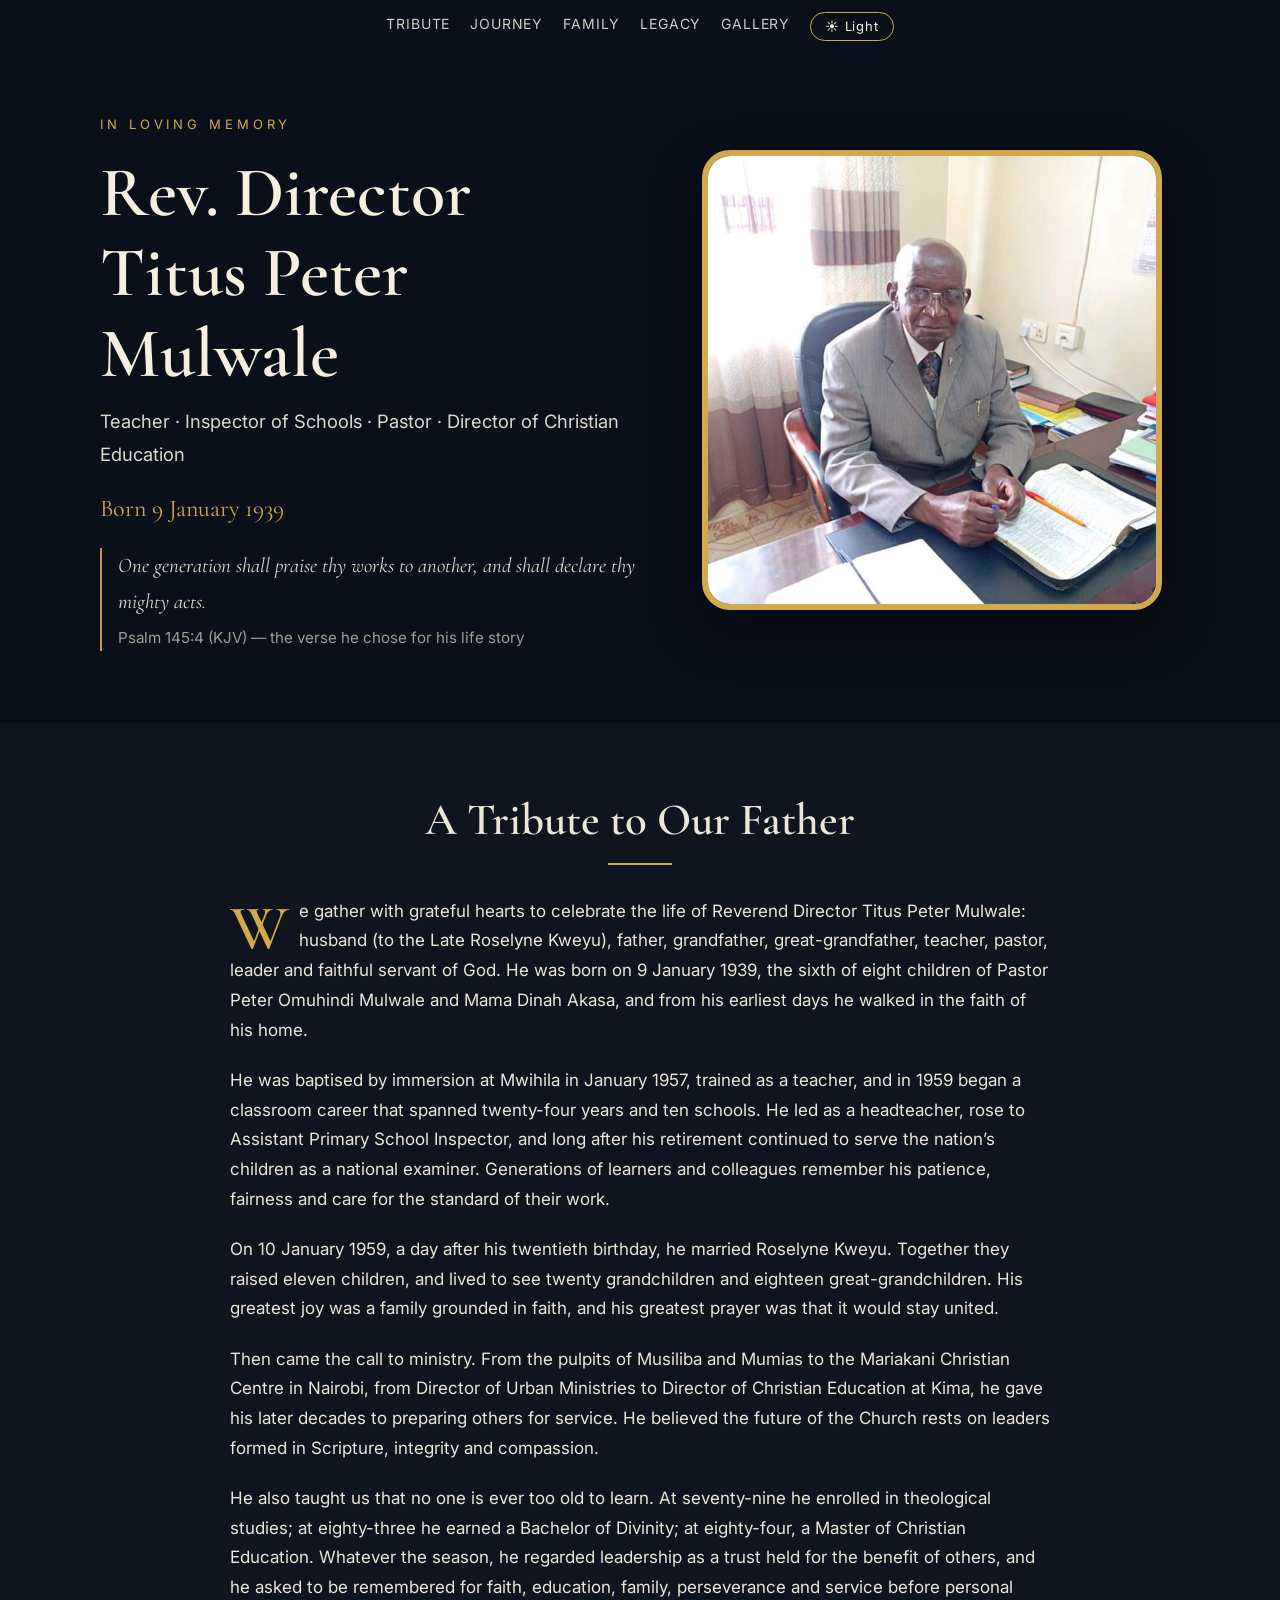
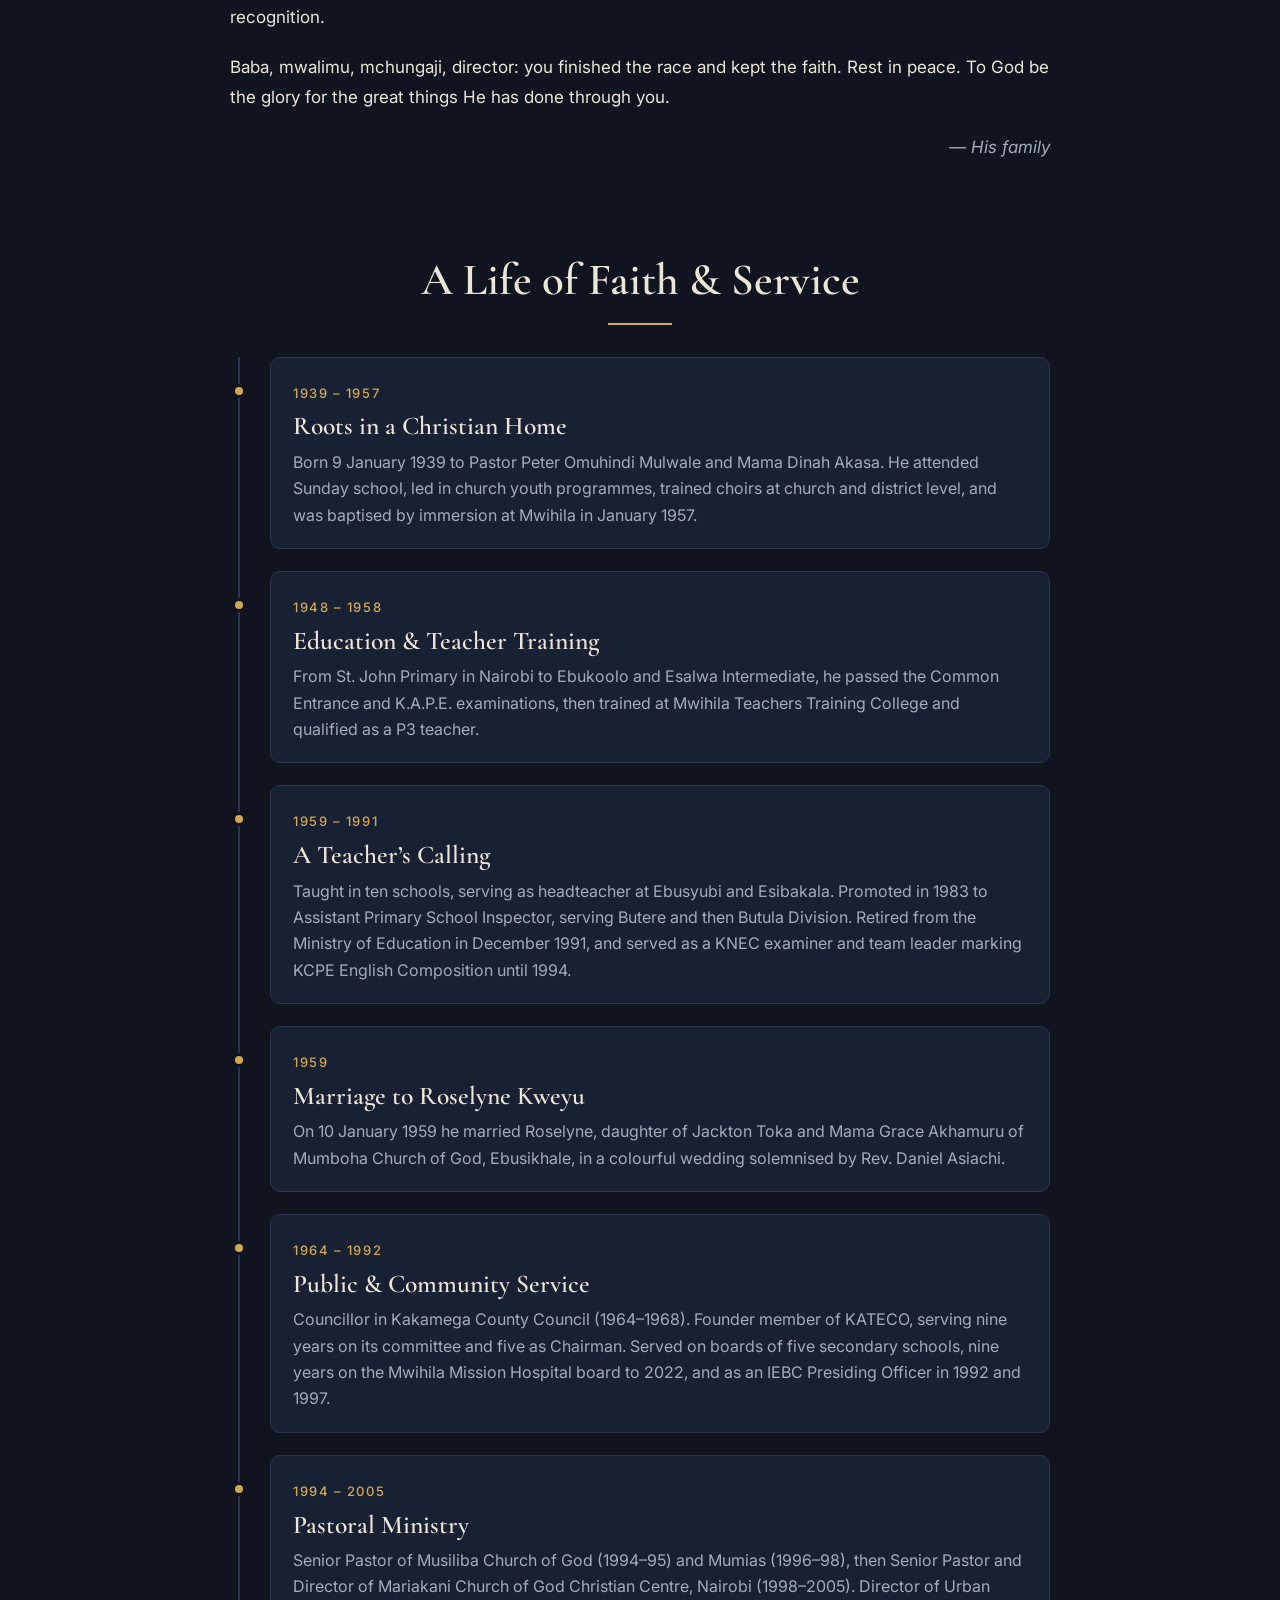
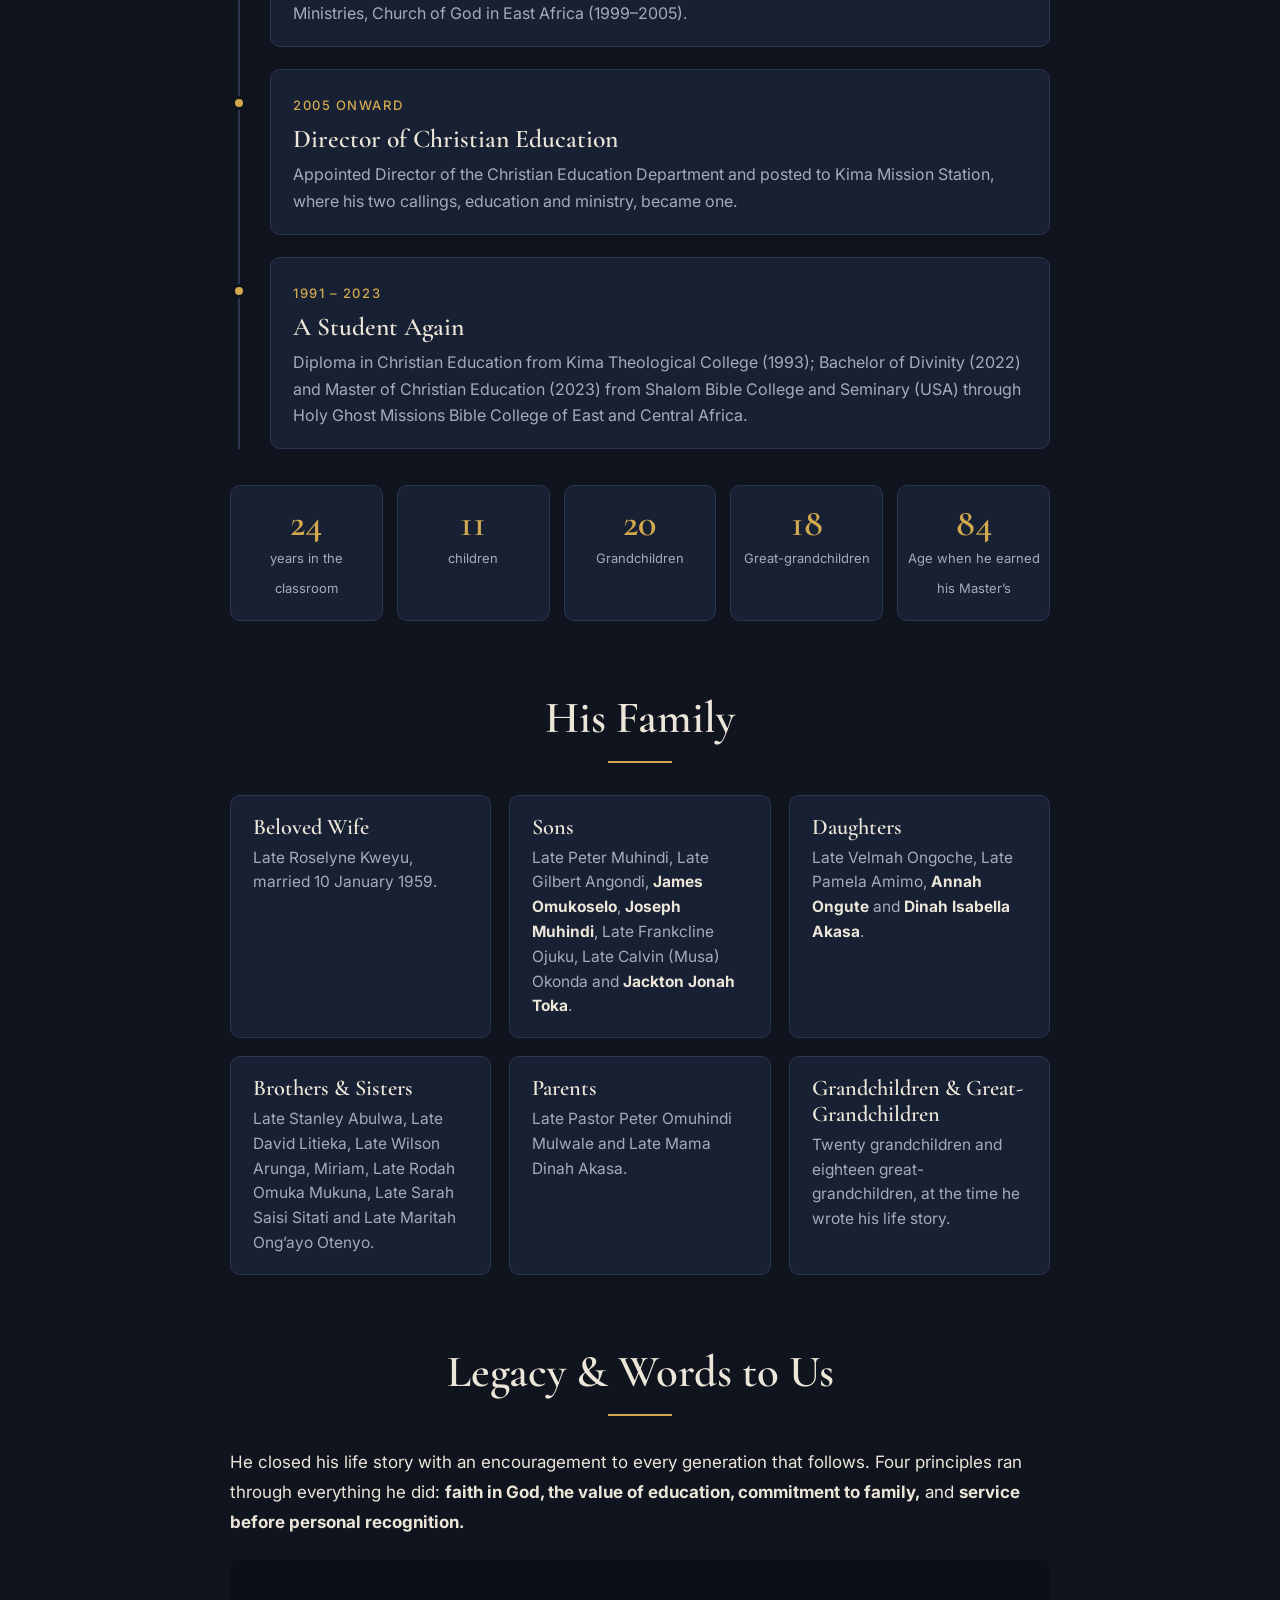
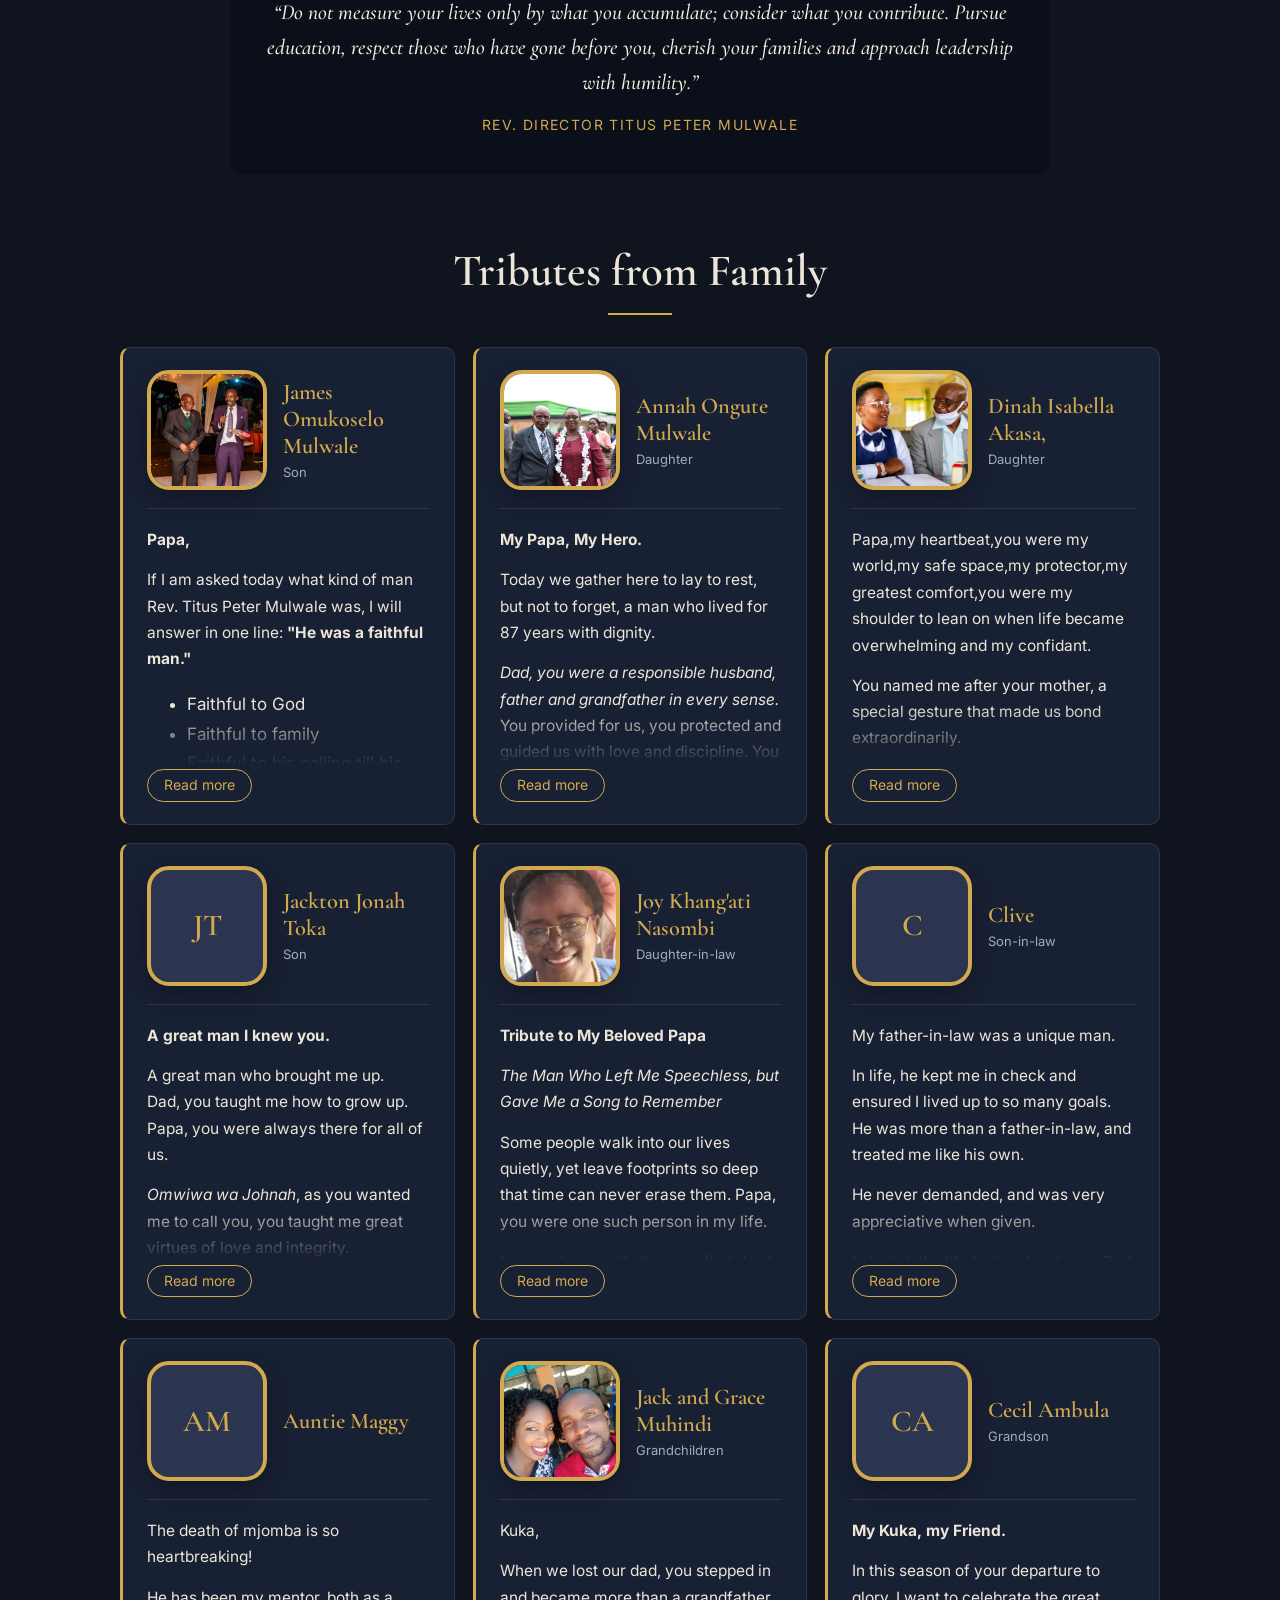
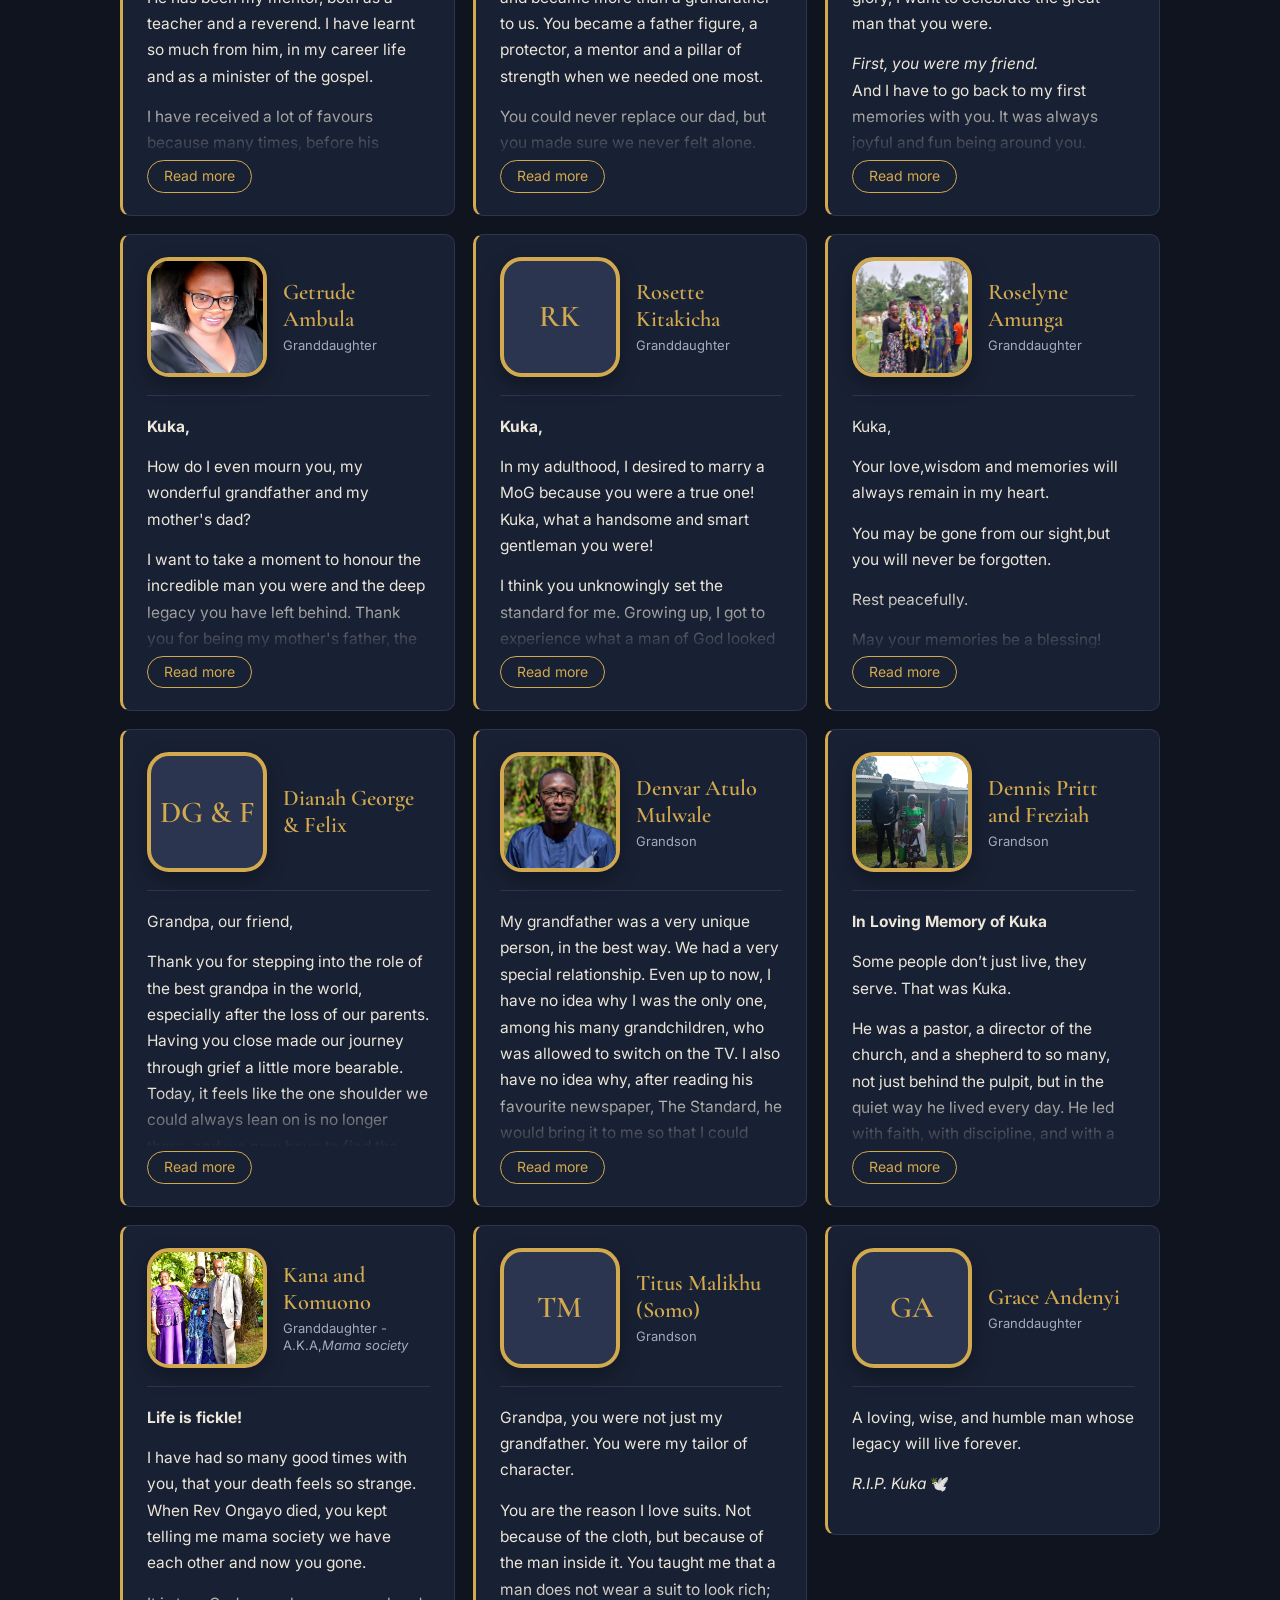
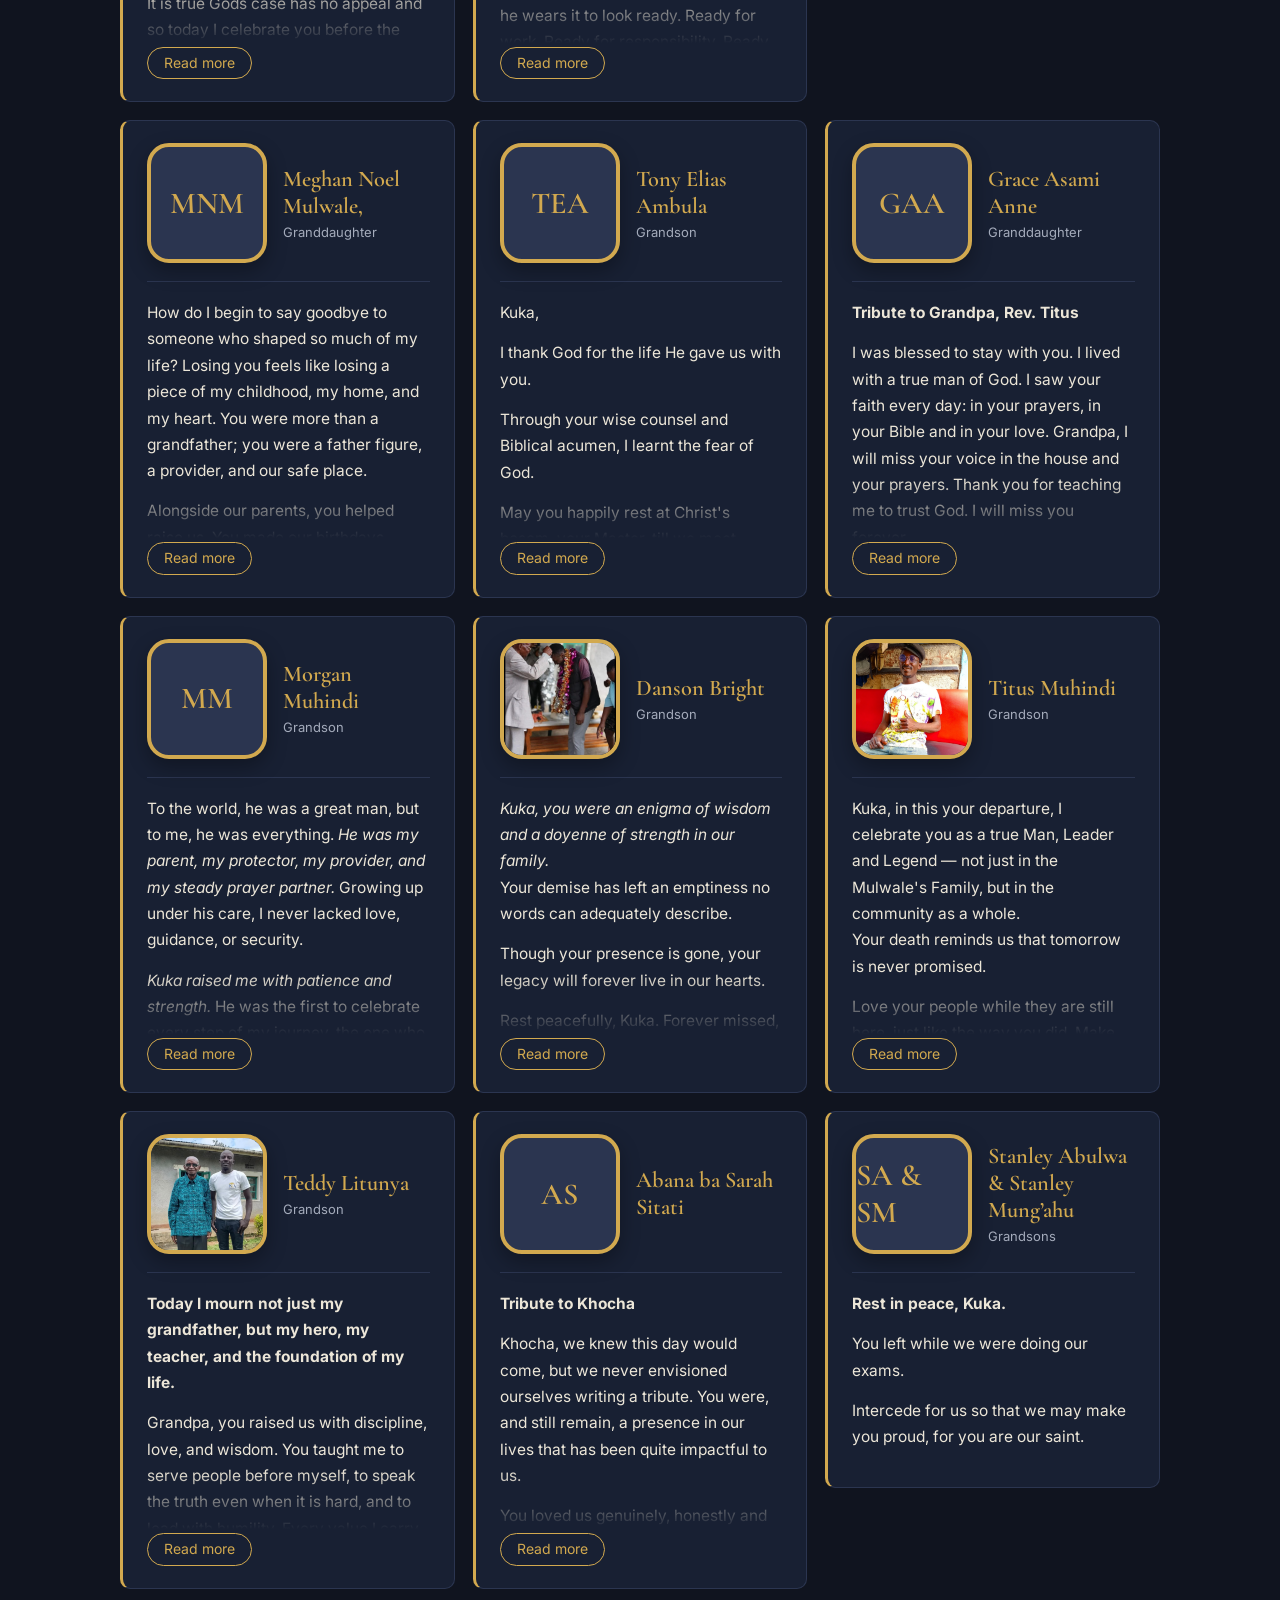
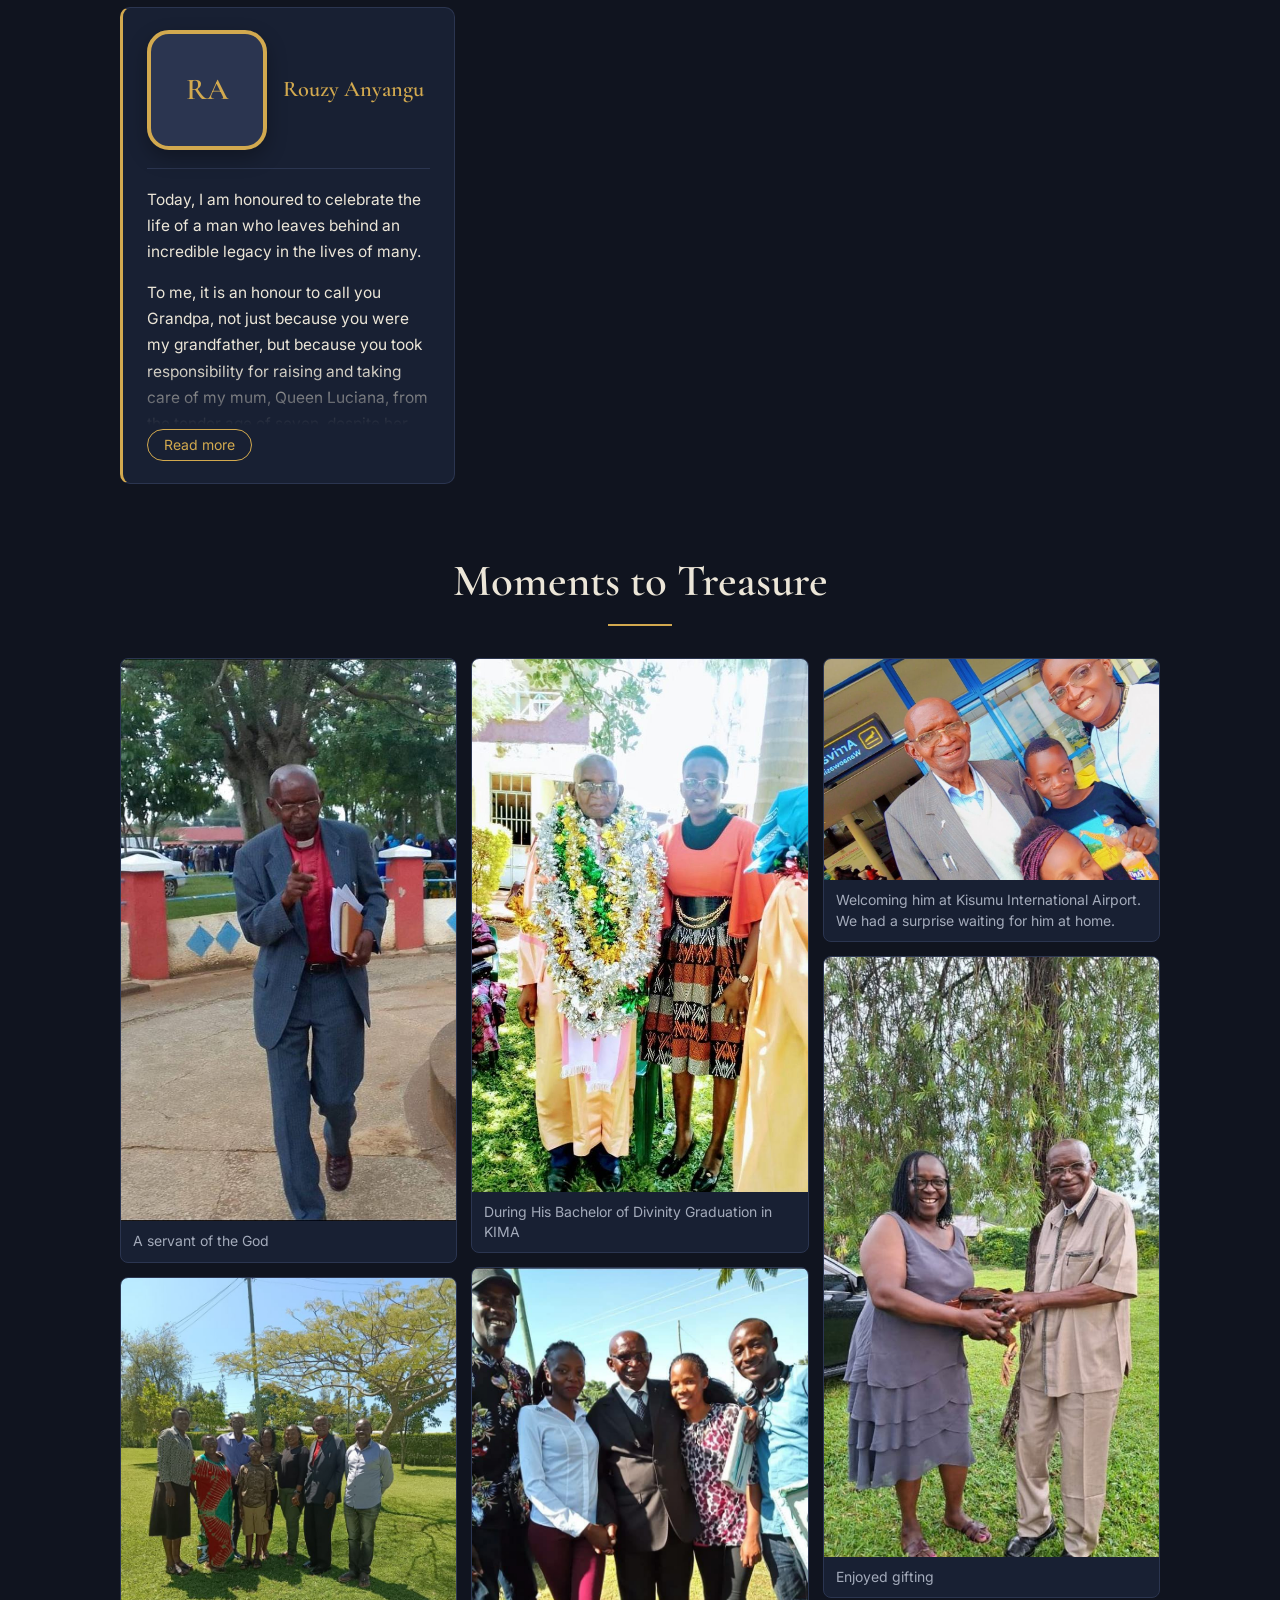
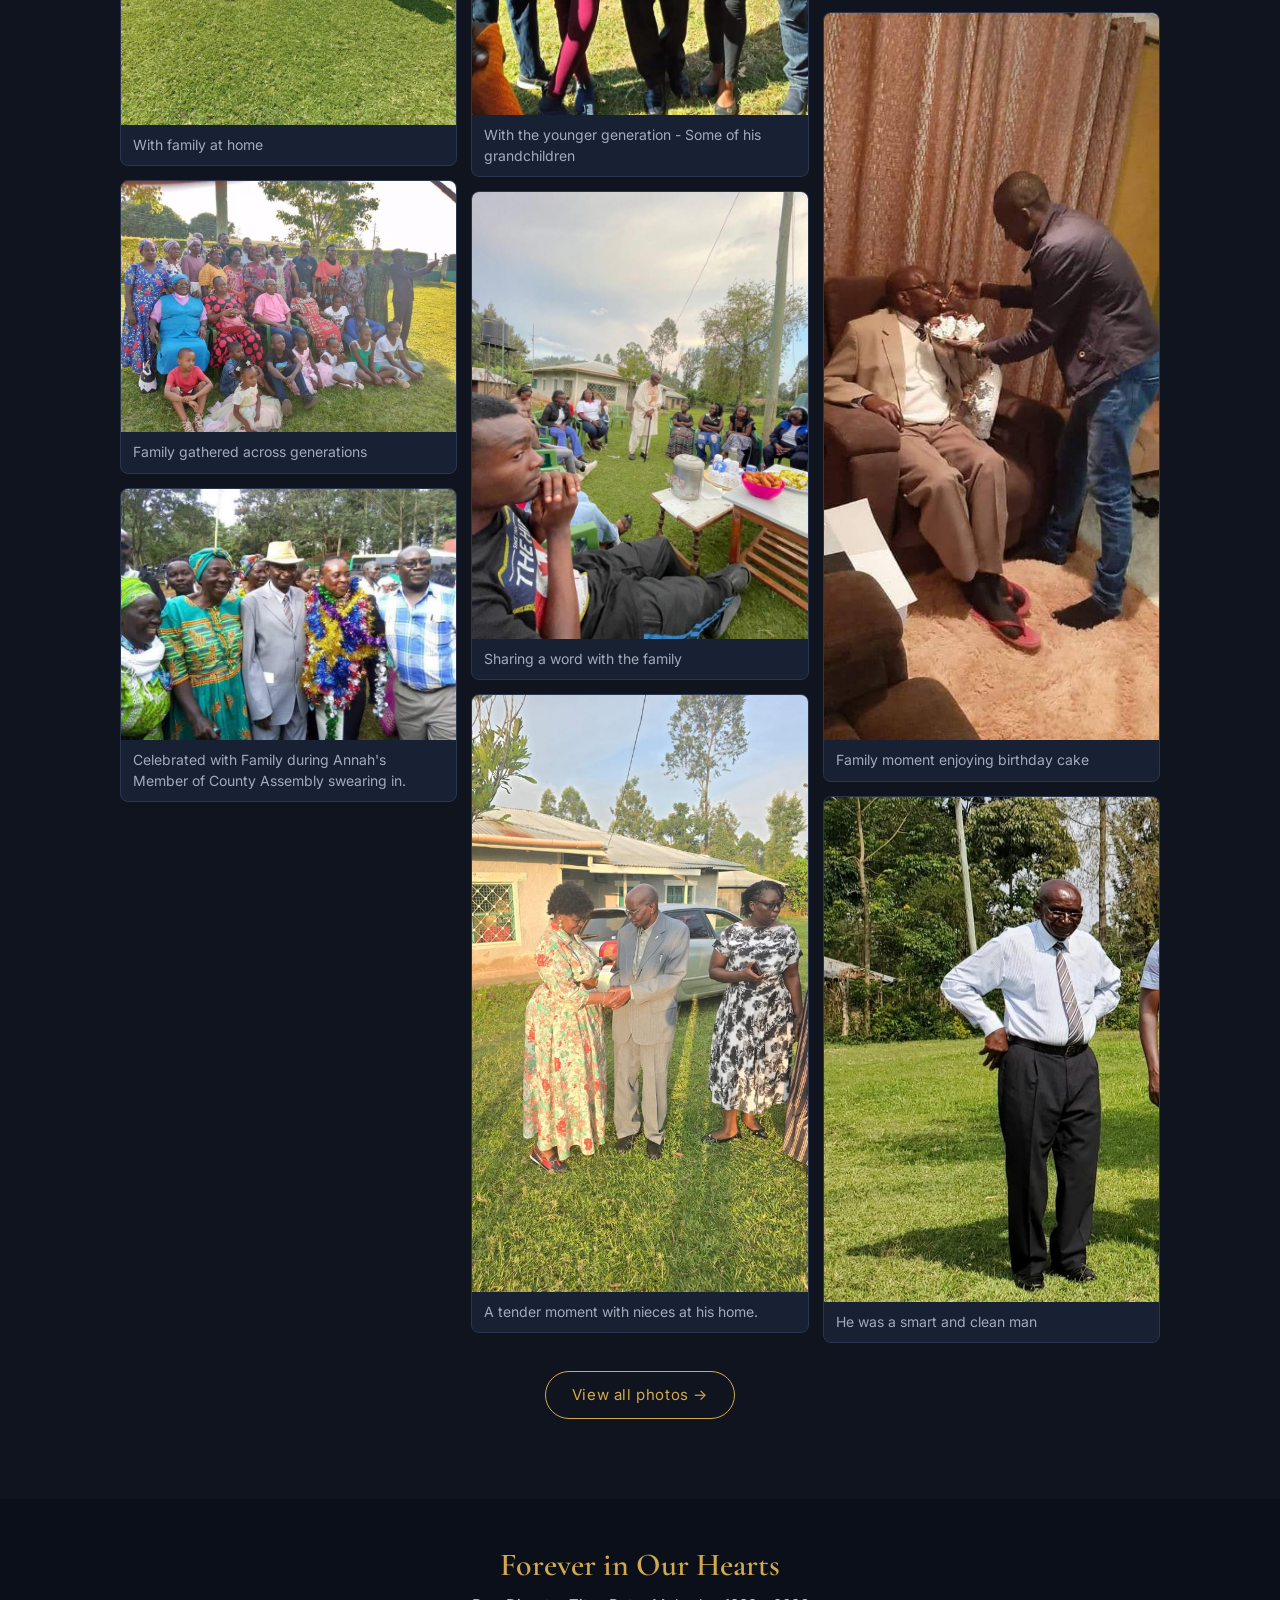
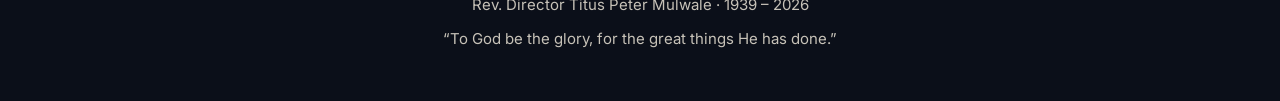
==== index.html @ c23d86fd "Add files via upload" ====
<!DOCTYPE html>
<html lang="en">
<head>
<meta name="robots" content="noindex, nofollow">
<meta charset="utf-8">
<meta name="viewport" content="width=device-width, initial-scale=1, viewport-fit=cover">
<title>In Loving Memory of Rev. Director Titus Peter Mulwale</title>
<link rel="stylesheet" href="https://fonts.googleapis.com/css2?family=Cormorant+Garamond:ital,wght@0,500;0,600;1,500&family=Inter:wght@400;500&display=swap">
<link rel="icon" type="image/png" sizes="64x64" href="images/favicon.png">
<link rel="apple-touch-icon" href="images/apple-touch-icon.png">
<script>try{document.documentElement.setAttribute("data-theme",localStorage.getItem("theme")||"dark")}catch(e){document.documentElement.setAttribute("data-theme","dark")}</script>
<link rel="stylesheet" href="css/style.css">
</head>
<body>
<nav><a href="#tribute">Tribute</a><a href="#journey">Journey</a><a href="#family">Family</a><a href="#legacy">Legacy</a><a href="#gallery">Gallery</a><button id="tt" class="tt" type="button" aria-label="Switch between dark and light background"></button></nav>

<header class="hero"><div class="in">
 <div>
  <small>In Loving Memory</small>
  <h1>Rev. Director<br>Titus Peter Mulwale</h1>
  <div class="role">Teacher · Inspector of Schools · Pastor · Director of Christian Education</div>
  <div class="dates" id="dates">Born 9 January 1939</div>
  <q>One generation shall praise thy works to another, and shall declare thy mighty acts.<span>Psalm 145:4 (KJV) — the verse he chose for his life story</span></q>
 </div>
 <div class="frame hero-pics">
  <img src="images/portrait.jpg" alt="Portrait of Rev. Director Titus Peter Mulwale smiling in a blue shirt and striped tie">
  <img src="images/At His Office in KIMA.jpeg" alt="Rev. Mulwale in his KIMA Office">
  <img src="images/titus-p-m-in-church-outfit.jpeg" alt="Rev. Mulwale standing in his church outfit">
  <img src="images/kuka-smiling-with-folded-fingers.jpeg" alt="Kuka smilling with interlocked fingers">
  <img src="images/kuka-in-his element-smart-in-his-home.jpeg" alt="Kuka smart as usual">
</div>
</div></header>

<section id="tribute"><h2>A Tribute to Our Father</h2>
<div class="eul">
<p>We gather with grateful hearts to celebrate the life of Reverend Director Titus Peter Mulwale: husband (to the Late Roselyne Kweyu), father, grandfather, great-grandfather, teacher, pastor, leader and faithful servant of God. He was born on 9 January 1939, the sixth of eight children of Pastor Peter Omuhindi Mulwale and Mama Dinah Akasa, and from his earliest days he walked in the faith of his home.</p>
<p>He was baptised by immersion at Mwihila in January 1957, trained as a teacher, and in 1959 began a classroom career that spanned twenty-four years and ten schools. He led as a headteacher, rose to Assistant Primary School Inspector, and long after his retirement continued to serve the nation’s children as a national examiner. Generations of learners and colleagues remember his patience, fairness and care for the standard of their work.</p>
<p>On 10 January 1959, a day after his twentieth birthday, he married Roselyne Kweyu. Together they raised eleven children, and lived to see twenty grandchildren and eighteen great-grandchildren. His greatest joy was a family grounded in faith, and his greatest prayer was that it would stay united.</p>
<p>Then came the call to ministry. From the pulpits of Musiliba and Mumias to the Mariakani Christian Centre in Nairobi, from Director of Urban Ministries to Director of Christian Education at Kima, he gave his later decades to preparing others for service. He believed the future of the Church rests on leaders formed in Scripture, integrity and compassion.</p>
<p>He also taught us that no one is ever too old to learn. At seventy-nine he enrolled in theological studies; at eighty-three he earned a Bachelor of Divinity; at eighty-four, a Master of Christian Education. Whatever the season, he regarded leadership as a trust held for the benefit of others, and he asked to be remembered for faith, education, family, perseverance and service before personal recognition.</p>
<p>Baba, mwalimu, mchungaji, director: you finished the race and kept the faith. Rest in peace. To God be the glory for the great things He has done through you.</p>
<p class="sig">— His family</p>
</div></section>

<section id="journey"><h2>A Life of Faith &amp; Service</h2>
<div class="tl">
<article><time>1939 – 1957</time><h3>Roots in a Christian Home</h3><p>Born 9 January 1939 to Pastor Peter Omuhindi Mulwale and Mama Dinah Akasa. He attended Sunday school, led in church youth programmes, trained choirs at church and district level, and was baptised by immersion at Mwihila in January 1957.</p></article>
<article><time>1948 – 1958</time><h3>Education &amp; Teacher Training</h3><p>From St. John Primary in Nairobi to Ebukoolo and Esalwa Intermediate, he passed the Common Entrance and K.A.P.E. examinations, then trained at Mwihila Teachers Training College and qualified as a P3 teacher.</p></article>
<article><time>1959 – 1991</time><h3>A Teacher’s Calling</h3><p>Taught in ten schools, serving as headteacher at Ebusyubi and Esibakala. Promoted in 1983 to Assistant Primary School Inspector, serving Butere and then Butula Division. Retired from the Ministry of Education in December 1991, and served as a KNEC examiner and team leader marking KCPE English Composition until 1994.</p></article>
<article><time>1959</time><h3>Marriage to Roselyne Kweyu</h3><p>On 10 January 1959 he married Roselyne, daughter of Jackton Toka and Mama Grace Akhamuru of Mumboha Church of God, Ebusikhale, in a colourful wedding solemnised by Rev. Daniel Asiachi.</p></article>
<article><time>1964 – 1992</time><h3>Public &amp; Community Service</h3><p>Councillor in Kakamega County Council (1964–1968). Founder member of KATECO, serving nine years on its committee and five as Chairman. Served on boards of five secondary schools, nine years on the Mwihila Mission Hospital board to 2022, and as an IEBC Presiding Officer in 1992 and 1997.</p></article>
<article><time>1994 – 2005</time><h3>Pastoral Ministry</h3><p>Senior Pastor of Musiliba Church of God (1994–95) and Mumias (1996–98), then Senior Pastor and Director of Mariakani Church of God Christian Centre, Nairobi (1998–2005). Director of Urban Ministries, Church of God in East Africa (1999–2005).</p></article>
<article><time>2005 onward</time><h3>Director of Christian Education</h3><p>Appointed Director of the Christian Education Department and posted to Kima Mission Station, where his two callings, education and ministry, became one.</p></article>
<article><time>1991 – 2023</time><h3>A Student Again</h3><p>Diploma in Christian Education from Kima Theological College (1993); Bachelor of Divinity (2022) and Master of Christian Education (2023) from Shalom Bible College and Seminary (USA) through Holy Ghost Missions Bible College of East and Central Africa.</p></article>
</div>
<div class="stats"><div><b>24</b><span>years in the classroom</span></div><div><b>11</b><span>children</span></div><div><b>20</b><span>Grandchildren</span></div><div><b>18</b><span>Great-grandchildren</span></div><div><b>84</b><span>Age when he earned his Master’s</span></div></div>
</section>

<section id="family"><h2>His Family</h2>
<div class="fam">
<div><h3>Beloved Wife</h3><p>Late Roselyne Kweyu, married 10 January 1959.</p></div>
<div><h3>Sons</h3><p>Late Peter Muhindi, Late Gilbert Angondi, <strong>James Omukoselo</strong>, <strong>Joseph Muhindi</strong>, Late Frankcline Ojuku, Late Calvin (Musa) Okonda and <strong>Jackton Jonah Toka</strong>.</p></div>
<div><h3>Daughters</h3><p>Late Velmah Ongoche, Late Pamela Amimo, <strong>Annah Ongute</strong> and <strong>Dinah Isabella Akasa</strong>.</p></div>
<div><h3>Brothers &amp; Sisters</h3><p>Late Stanley Abulwa, Late David Litieka, Late Wilson Arunga, Miriam, Late Rodah Omuka Mukuna, Late Sarah Saisi Sitati and Late Maritah Ong’ayo Otenyo.</p></div>
<div><h3>Parents</h3><p>Late Pastor Peter Omuhindi Mulwale and Late Mama Dinah Akasa.</p></div>
<div><h3>Grandchildren &amp; Great-Grandchildren</h3><p>Twenty grandchildren and eighteen great-grandchildren, at the time he wrote his life story.</p></div>
</div></section>

<section id="legacy"><h2>Legacy &amp; Words to Us</h2>
<p>He closed his life story with an encouragement to every generation that follows. Four principles ran through everything he did: <strong>faith in God, the value of education, commitment to family,</strong> and <strong>service before personal recognition.</strong></p>
<div class="legacy"><p>“Do not measure your lives only by what you accumulate; consider what you contribute. Pursue education, respect those who have gone before you, cherish your families and approach leadership with humility.”</p><span>Rev. Director Titus Peter Mulwale</span></div>
</section>

<section id="tributes" class="gal"><h2>Tributes from Family</h2>
<div class="tributes">

<article class="tribute">
<p><strong>Papa,</strong></p>
<p>If I am asked today what kind of man Rev. Titus Peter Mulwale was, I will answer in one line: <strong>"He was a faithful man."</strong></p>
<ul>
<li>Faithful to God</li>
<li>Faithful to family</li>
<li>Faithful to his calling till his last breath</li>
</ul>
<p>You were not just a father to us; you were first a teacher, a role model, a mentor, a cheerleader and a spiritual leader. You taught us the importance of loving God and the fear of the Lord, of working smart, being responsible, working with our hands and respecting people.</p>
<p>You were a very caring dad and you gave us the best. I cherish those good old days when we were young and you would take us to Kisumu at the end of every month, when you and Mom got your salary. You bought us designer clothes from the prestigious Deacons and took us to the best restaurants. You were indeed a responsible father who took care of his family well. To you, God and your family came first.</p>
<p>My father was not an ordinary man. He detested <strong>mediocrity</strong>; he was a man of standards:</p>
<p><strong>In how he dressed:</strong> he was ever smart and ever clean, with well-ironed clothes even at 87.7 years, and in his sickness he would not allow himself to look shaggy. I remember you once said a man of God must present God well, and therefore must look presentable before people.</p>
<p><strong>In what he ate:</strong> he liked fine foods, and he ate with dignity and discipline.</p>
<p><strong>In how he conducted himself:</strong> in his speech, in his home, in church and in the community, he carried himself as a Director, as a Reverend and as a father to many. No shortcuts; excellence was his worship.</p>
<p>The world is full of preachers, but you were different. Our father preached water and drank water, unlike others who preach water and drink wine. What you told the church to do, you did yourself, even in secret. You were the same Rev. Titus on Sunday in church, at home and elsewhere.</p>
<p>And you proved Psalm 37:25: <em>"I have been young, and now am old, yet I have not seen the righteous forsaken, nor his children begging bread."</em> Papa, this is your living testimony: we, your children, have never begged bread.</p>
<p>In all your 87.7 years, God never shamed your righteousness. You walked uprightly and God fed us. You prayed faithfully and God clothed us. I, though still a work in progress, am evidence of your prayers, because you really wanted me to follow in your footsteps.</p>
<p>In your final days, God gave me, James Omukoselo, the highest honour: to nurse you, bathe you, hold your hand, feed you at times and pray for you. You did not die in a strange hospital. You rested in the hands of your children, in your home, and in the hands of the God you served so faithfully and jealously.</p>
<p>2 Timothy 4:7 belongs to you, Papa: <strong>"You fought the good fight, you have finished the race, you have kept the faith."</strong> The pulpit is empty, the front chair in church is empty, your favourite chair on the verandah of your house is empty, and even your bed, where I used to come every morning, is empty. But I am sure heaven is rejoicing, for a General who preached water and drank water has arrived home.</p>
<p>You have left us (me) a name better than riches, a legacy of salvation, a well of living water and a testimony that the children of the righteous shall never beg bread.</p>
<p><em>Fare thee well, Papa.</em></p>
<div class="by"><img src="images/people/james-with-kuka.jpeg"><span>James Omukoselo Mulwale<small>Son</small></span></div>
</article>
  
<article class="tribute">
<p><strong>My Papa, My Hero.</strong></p>
<p>Today we gather here to lay to rest, but not to forget, a man who lived for 87 years with dignity.</p>
<p><em>Dad, you were a responsible husband, father and grandfather in every sense.</em><br>You provided for us, you protected and guided us with love and discipline. You always came back home with a paper bag. All my life, you have gifted me Bibles in different languages, that I did not have to buy.</p>
<p>You buried your seven children — a pain no parent should ever know. Seven times you stood at a grave and said goodbye to your own blood 💔, but still stood strong for those of us who remained. You buried all your siblings. You buried your lovely wife. That is not ordinary strength. That is a father's love that refused to break.</p>
<p><em>Through all this, you remained you.</em><br>Always smart in your suits, neat, dignified and always a gentleman. Whenever you walked in, people knew a man of respect had arrived.</p>
<p><em>In your early years you served as a teacher, headteacher, inspector of schools and a councillor (politician), and later became a servant of God.</em><br>But in your home, you were a king, a priest, a father and a loving grandfather.</p>
<p>You have been a cheerleader in my political career from KNUT, always encouraging me to go. Papa, I was to come for your blessings before I launch my 2027 campaigns. Papa! Papa! Where do I go to for blessings? Your love for my husband and children was top-notch.</p>
<p>Now you have gone to join Mum and our siblings. I believe heaven is celebrating the arrival of a well-dressed gentleman today.</p>
<p><em>Dad, even in the next world I shall choose you.</em><br>You gave me a name. Christmas and New Year will never be the same.</p>
<p>Thank you for holding this family together when everything tried to pull us apart, especially when Mama left us. We even asked you to remarry, but you said a big no, because you had to keep the promise you gave Mama. I salute you for that!</p>
<p><em>Rest in peace, our hero.</em><br>You have fought a good fight, you have finished the race. I love ❤️ you, I shall miss you, I shall carry your name with pride. Your name won't die, because your legacy lives on in me, and I promise to carry it with honour.</p>
<div class="by"><img src="images/people/kuka-with_annah-ongute.jpeg"><span>Annah Ongute Mulwale<small>Daughter</small></span></div>
</article>


<article class="tribute">
<p>Papa,my heartbeat,you were my world,my safe space,my protector,my greatest comfort,you were my shoulder to lean on when life became overwhelming and my confidant.</p>
<p>You named me after your mother, a special gesture that made us bond extraordinarily.</p>
<p>You made sure I bore an unmistakable resemblance of you this always earned me favours through doors where others could hardly find their way.</p>
<p>Everytime I will look at myself, I will see part of you dad. You had the finest qualities papa: smart, intelligent,organised,deeply prayerful,patient, punctual, loving, caring, humble and firm.</p>
<p>I will miss our endless discussions on spirituality,politics, education and sports.</p>
<p>School holidays will now feel empty without our conversations,laughter and debts.Although   your departure has left an irreplaceable void in my heart.</p>
<p>I find peace knowing that I witnessed your final moments. I saw you take your final journey into eternity.</p>
<p>I felt you take your last breath papa That moment will forever remain engraved in my heart.</p>
<p>Papa I choose to find comfort that you are in heaven. Rest in peace my heartbeat ❤️.</p>
<div class="by"><img src="images/people/Dinah-Isabella-Akasa.jpeg"><span>Dinah Isabella Akasa, <small>Daughter</small></span></div>
</article>

<article class="tribute">
<p><strong>A great man I knew you.</strong></p>
<p>A great man who brought me up.<br>Dad, you taught me how to grow up.<br>Papa, you were always there for all of us.</p>
<p><em>Omwiwa wa Johnah</em>, as you wanted me to call you, you taught me great virtues of love and integrity.</p>
<p><em>Omusiani wa Dinah</em>, you taught me how to love and cherish brotherhood.</p>
<p>Your teachings will always dwell in me. I will always love you, Papa.</p>
<p><em>Omusiani Omusiche</em>, the void you have left has never been, and will never be, easy to fill.</p>
<p>Rest in peace, the Manchester United fan of all times.</p>
<div class="by"><span class="av">JT</span><span>Jackton Jonah Toka<small>Son</small></span></div>
</article>

<!-- Tribute by Joy Judith Khang'ati -->
<article class="tribute">
<p><strong>Tribute to My Beloved Papa</strong></p>
<p><em>The Man Who Left Me Speechless, but Gave Me a Song to Remember</em></p>
<p>Some people walk into our lives quietly, yet leave footprints so deep that time can never erase them. Papa, you were one such person in my life.</p>
<p>I remember vividly the very first day I met you. My then-boyfriend, James, had taken me to Kima Church of God, where a family member was being ordained. To me, it was just an ordinary outing, an opportunity to witness an ordination in the Church of God. After all, I was the daughter of an ACK Canon, and church ceremonies were certainly not unfamiliar territory!</p>
<p>Now, anyone who knows me will tell you that I am not easily intimidated. I can be bold, confident, and, yes, quite chatty! But nothing could have prepared me for my first encounter with you, Papa.</p>
<p>For perhaps one of the few times in my life, I was completely tongue-tied. I literally shook like a leaf! James looked on in utter disbelief, probably wondering what had happened to the confident young woman he knew.</p>
<p>And there you were, Papa. The man who would soon become my father-in-law.</p>
<p>I believe you noticed my nervousness, because in your characteristic kindness and grace, you did something I have never forgotten. You gently took me on a tour of your office, making conversation and helping me feel at ease. It was such a simple gesture, yet it spoke volumes about the man you were. Behind the respected spiritual leader was a warm, thoughtful, and compassionate father who knew how to make someone feel welcome.</p>
<p>That was the beginning of my journey with you, Papa.</p>
<p>Over the years, our relationship grew into something deeply precious. And somewhere along the way, music became one of the beautiful languages through which we connected.</p>
<p>Oh, Papa, <strong>how I will miss singing for you!</strong></p>
<p>I will miss those days when I would come to see you with only one agenda on my mind: <em>to sing for you.</em></p>
<p>There did not have to be a special occasion. I simply wanted to sing, and you were always there to listen. Those moments became some of my most treasured memories. They were moments of love, fellowship, and a bond that words alone could never fully express.</p>
<p>Then came the difficult days when illness began to weaken your body.</p>
<p>As I watched your strength slowly fade, I turned again to the one thing I knew I could give you: my voice.</p>
<p>I sang to you, Papa.</p>
<p>I sang to soothe your spirit. I sang to bring you comfort. I sang because I wanted you to feel surrounded by love. But I also sang for myself, because somewhere deep inside me, every song carried a prayer, a desperate hope that you would recover, that you would regain your strength, and that we would have more time together.</p>
<p>And then came that moment I will carry in my heart for as long as I live.</p>
<p><strong>Just two hours before you left us, I sang to you once more.</strong></p>
<p>Your body had grown weak, and your voice could no longer be heard. Yet, somehow, you still found the strength to sing along with me.</p>
<p>Papa, I saw you singing.</p>
<p>I could not hear your voice, but I knew you were singing with me.</p>
<p>Even in those final hours, when words were failing and your earthly journey was drawing to a close, we still had our song.</p>
<p>That memory is both my heartbreak and my comfort. Heartbreak, because I did not know how close we were to our final goodbye. Comfort, because I now know that even as your strength faded, the music we shared remained.</p>
<p>I will forever treasure that sacred moment.</p>
<p>Today, as I reflect on your life and the privilege of having been your daughter-in-law, I realise that the man who once left me trembling and speechless became a father in whose presence I found warmth, acceptance, and love.</p>
<p>How beautiful that our journey began with me unable to find my voice in your presence, and ended with me using that very voice to comfort you in your final hours.</p>
<p><strong>What began in silence ended in song.</strong></p>
<p>Papa, I will miss you more than words can express.</p>
<p>I will miss your presence. I will miss our moments together. Above all, I will miss coming to see you with that one simple agenda: <em>“Papa, I have come to sing for you.”</em></p>
<p>I wish I could sing just one more song for you. I wish I could see you join in one more time.</p>
<p>But I take comfort in believing that although your earthly voice has fallen silent, your song continues in the presence of your Maker.</p>
<p>And whenever I sing, a part of me will always be singing for you.</p>
<p>Thank you, Papa, for welcoming that nervous young woman into your life. Thank you for the love, the kindness, the memories, and the beautiful gift of being your daughter.</p>
<p><strong>Rest peacefully, my beloved Papa.</strong></p>
<p>Until we meet again, may the heavens resound with the songs we once shared.</p>
<p><strong>I will miss you, Papa. I will always miss you.</strong></p>
<p><em>With all my love,<br>Your daughter-in-law.</em></p>
<div class="by"><img src="images/people/joy-khang'ati.jpeg"><span> Joy Khang'ati Nasombi<small>Daughter-in-law</small></span></div>
<!-- <-- To Replace what is in span with: <img src="images/people/her-name.jpg" alt="Joy-khangati-nasombi"> -->
</article>

<article class="tribute">
<p>My father-in-law was a unique man.</p>
<p>In life, he kept me in check and ensured I lived up to so many goals. He was more than a father-in-law, and treated me like his own.</p>
<p>He never demanded, and was very appreciative when given.</p>
<p>I cherish the life he lived and pray God grants him a peaceful eternal rest.</p>
<p><em>Rest in peace, father-in-law.</em></p>
<div class="by"><span class="av">C</span><span>Clive<small>Son-in-law</small></span></div>
</article>

<article class="tribute">
<p>The death of mjomba is so heartbreaking!</p>
<p>He has been my mentor, both as a teacher and a reverend. I have learnt so much from him, in my career life and as a minister of the gospel.</p>
<p>I have received a lot of favours because many times, before his friends, I was his daughter, and he introduced me as that!</p>
<p><em>The Lord gives, the Lord has taken.</em> May the Director’s soul rest in peace.</p>
<p><em>Forever in our hearts.</em></p>
<div class="by"><span class="av">AM</span><span>Auntie Maggy</span></div>
</article>

<article class="tribute">
<p>Kuka,</p>
<p>When we lost our dad, you stepped in and became more than a grandfather to us. You became a father figure, a protector, a mentor and a pillar of strength when we needed one most.</p>
<p>You could never replace our dad, but you made sure we never felt alone. Through your love, guidance, sacrifices and wisdom, you gave us a sense of belonging and the reassurance that we still had someone to lean on.</p>
<p>As we look back today, we realise just how much you did for us. Some things may have seemed small to you, but they shaped our lives in ways words cannot fully express.</p>
<p>We may not have said it enough, but we saw your love, we felt your presence, and we are eternally grateful.</p>
<p>Thank you for choosing to stand in the gap, for helping raise us and for giving us a father’s love in your own special way.</p>
<p>You were our Kuka by title, but a father by the love you showed us.</p>
<p>Rest peacefully. Your love, lessons and legacy will forever live in our hearts.</p>
<p><em>With love and eternal gratitude,</em></p>
<div class="by"><img src="images/people/jack-and-grace-muhindi.jpeg" alt="jack-muhindi"><span>Jack and Grace Muhindi<small>Grandchildren</small></span></div>
</article>


<article class="tribute">
<p><strong>My Kuka, my Friend.</strong></p>
<p>In this season of your departure to glory, I want to celebrate the great man that you were.</p>

<p><em>First, you were my friend.</em><br>And I have to go back to my first memories with you. It was always joyful and fun being around you.</p>
<p>Those days, I looked forward to Christmas holidays. It was the joy of my childhood. Experiencing your love, care, friendship and gifts.</p>
<p>It was during one of those visits that you gave me my first radio. A small yellow one that I still remember to this day, and one of the best gifts I have ever received.</p>
<p>Thank you for being my friend.</p>

<p><em>You were my Kuka.</em><br>My mum’s dad. And my grandfather. And you played this role with such grace and love that I’ll cherish its memories forever.</p>
<p>You were always present, asking about us, ensuring we were growing up well and that all was well with us.</p>
<p>I remember the success card you sent me in high school, when I was sitting for my KCSE, addressed to “Mr. Cecil Ambula,” with a few cash notes in it for my bread.</p>
<p>As your grandson, it hurt seeing you mourn the untimely deaths of some of your children and kukhu.</p>
<p>But I am grateful that you found strength to live on and fulfil your own dreams, including graduating with a degree.</p>
<p>Thank you for being a good kuka.</p>

<p><em>You were my kids’ great-grandpa.</em></p>
<p>When I informed my kids that you had passed on, David sank into his chair.</p>
<p>They cherished the few occasions they had with you.</p>
<p>I remember when we gathered them to you in one of your visits to Nairobi, you took time to bless them, and for that, I am grateful.</p>
<p>Thank you for being a great-grandpa.</p>

<p><em>You were my Pastor and Mentor.</em><br>The few achievements I have had in this life have come because I know you were praying for me, and all of us, and that you wanted the best for us.</p>
<p>I remember you always with your white collar. The servant of God. Always working for his Master.</p>
<p>Thank you for serving God with great integrity and being a good example to so many of us.</p>
<p>I am a Pastor today, because you wore that collar with great humility and integrity.</p>
<p>Thank you.</p>

<p>So, kuka, I will celebrate you.<br>The pain is only in the fact that you are forever absent down here.</p>
<p>But I know where you are.</p>
<p>There is a joy I felt when Mum, dad, kukhu, yourself and everyone else who has left was still around. I know I may never experience that again.</p>
<p>But that’s why I will live right, so I can see you all again, and be that joyful again.</p>
<p>So, Kuka, see you in eternity.</p>

<div class="by"><span class="av">CA</span><span>Cecil Ambula<small>Grandson</small></span></div>
</article>

<article class="tribute">
<p><strong>Kuka,</strong></p>
<p>How do I even mourn you, my wonderful grandfather and my mother's dad?</p>
<p>I want to take a moment to honour the incredible man you were and the deep legacy you have left behind. Thank you for being my mother's father, the late Pam, whose strength, kindness and character have shaped me into the mother, wife and woman I am today. <strong>I will miss you, Kuka.</strong></p>
<p>You were more than just a grandfather; you were a pillar of wisdom and a source of hope. You showed unconditional love through the care you gave my kids, Hezekiah Etindi and Calvin. Your presence brought a sense of warmth and security that we will miss every single day.</p>
<p>Thank you for your guidance, your sacrifices and the endless love you gave us. Though you are no longer with us in person, the lessons you taught us and the love you planted in our hearts will live on forever.</p>
<p><em>With lots of love, I will forever cherish and miss you, Kuka.</em></p>
<div class="by"><img src="images/people/getty-ambula.jpeg"><span>Getrude Ambula<small>Granddaughter</small></span></div>
</article>

<article class="tribute">
<p><strong>Kuka,</strong></p>
<p>In my adulthood, I desired to marry a MoG because you were a true one! Kuka, what a handsome and smart gentleman you were!</p>
<p>I think you unknowingly set the standard for me. Growing up, I got to experience what a man of God looked like, not just from the pulpit but in everyday life. And you were quite something!</p>
<p>Ours was a special kind of relationship. You'd call me your wife, and I'd happily call you my husband, of course because I was named after Kweyu the Matriarch.</p>
<p>I keep thinking about that hearty conversation we had just a few months ago. Just like my Dad would do, you called me and said, "Come home, we need to talk." And we did talk!</p>
<p>I don't think you realise just how much that conversation meant to me. Thank you for praying for me, allowing me to be myself, for listening without making me feel like my emotions were too much, and for validating how I felt. Sometimes all we need is someone who will simply hear us out, and you did exactly that.</p>
<p>Ah, Kuka! You fulfilled your purpose. You really did! You were more than a grandfather to me. You were a friend, a confidant and a man whose presence I will forever treasure.</p>
<p>I celebrate you, <strong>Askofu.</strong> Thank you for the wisdom, the laughter, the conversations and, most importantly, the memories. You have left me with pieces of yourself that I will carry for the rest of my life.</p>
<p>Just a few days before your demise, my husband and I visited you in hospital. You weren't in the best shape, but all I prayed for was that God would keep you a little longer. We still needed you around. You held my hand so tightly, and we sang and sang. You sang along, Kuka. Little did I know that those songs would become our sweet goodbye.</p>
<p>Go well, my 'husband'. You were the best to ever do it. Thank you for the love, the memories and the beautiful conversations.</p>
<p><em>Until we meet again, Kuka.</em></p>
<div class="by"><span class="av">RK</span><span>Rosette Kitakicha<small>Granddaughter</small></span></div>
</article>

<article class="tribute">
<p>Kuka,</p>
<p>Your love,wisdom and memories will always remain in my heart.</p>
<p>You may be gone from our sight,but you will never be forgotten.</p>
<p>Rest peacefully.</p>
<p>May your memories be a blessing!</p>
<p>With love,</p>
<div class="by"><img src="images/people/ROSELYNE-AMUNGA.jpeg" alt="roselyne-amunga"><span> Roselyne Amunga <small>Granddaughter</small> </span></div>
</article>


<article class="tribute">
<p>Grandpa, our friend,</p>
<p>Thank you for stepping into the role of the best grandpa in the world, especially after the loss of our parents. Having you close made our journey through grief a little more bearable. Today, it feels like the one shoulder we could always lean on is no longer there, and we now have to find the strength to stand on our own, with God by our side.</p>
<p>We are grateful that we got the opportunity to give you the best we could whenever we had the chance. Thank you for giving us all the love we needed and allowing us to be around you always.We will forever be grateful for the many ways you looked out for us and wanted the very best for us</p>
<p>Our dear old man, we will miss your ‘I dearly love you’ messages, your valentine's day wishes, and your christmas and new year messages. You really wanted to be here longer, to continue loving and taking care of us, but God called you home.  I hope that wherever you are, you have found the peace and rest you deserve. Please tell mummy and daddy, we are here, trying to be the best humans they ever wanted us to be. We will definitely make you all proud.</p>
<p>May your memories be a blessing!</p>
<p>With love,</p>
<div class="by"><span class="av">DG & F</span><span> Dianah George & Felix</span></div>
</article>

<article class="tribute">
<p>My grandfather was a very unique person, in the best way. We had a very special relationship. Even up to now, I have no idea why I was the only one, among his many grandchildren, who was allowed to switch on the TV. I also have no idea why, after reading his favourite newspaper, The Standard, he would bring it to me so that I could read it too. Like I said, we had a very special relationship.</p>
<p>I had the privilege of staying with him and his darling wife, my late grandmother, <em>the Greatest Grandmother of All Times</em>, for a very long time. Grace, Amukonyi and I are forever indebted to them.</p>
<p>Kuka had so many attributes that the list could go on and on. I will mention a few that I picked up as I was growing up, and that I try to emulate as a son, brother, husband and future father.</p>
<p><strong>Love for family:</strong> Mzee loved his mother, his siblings, his wife, his children and his grandchildren. He was a safe space for our grandmother. I never saw him argue with her. Well, maybe once, and even then he was only asking why she couldn’t give me some time to study. You see, my grandmother sent me on a lot of errands: to the shop two or three times a day on average, to the kitchen, to the main house, to the bedroom, and sometimes I escorted her to the toilet outside. That is what they were arguing about. She was very cunning, but I still loved that woman dearly.</p>
<p><strong>Priest of the home:</strong> Kuka prayed for his family and led by example during family devotions. Most days, if not every day, we prayed together before going to sleep. He always told us, <em>“A house that prays together stays together.”</em> I will carry those words for the rest of my life.</p>
<p><strong>Education:</strong> He valued education and was always proud of us whenever we brought home good report cards. When we underperformed, he encouraged us to do better. He attended most of our prayer days, including mine, and I will never forget seeing him at Naitiri Boys High School.</p>
<p><strong>Organised and clean:</strong> Okay, I may not be as organised as he was, but I am trying, with the help of my wife. I am very sure that in the whole village he was the only old man who showered twice a day, morning and evening. It was so serious that my grandmother and I used to wonder why, both times, he took 45 minutes or more in the bathroom. I remember one Sunday when my grandmother could not wait any longer for him to come out, so she showered in the cowshed (we had not yet built the en-suite bedroom and toilet). I smile every time I remember that.</p>
<p>To my Kuka, you inspired me so much and helped build my character. Some of the good character I have, I got from my father, and my father got it from you. Thank you for correcting us, for never giving up on us, for always being there for us, and for praying for us and with us. Your lessons live on in me.</p>
<p>Rest in peace, Kuka.</p>
<div class="by"><img src="images/people/denver-photo.jpeg"> <span>Denvar Atulo Mulwale<small>Grandson</small></span></div>
</article>

<article class="tribute">
<p><strong>In Loving Memory of Kuka</strong></p>
<p>Some people don’t just live, they serve. That was Kuka.</p>
<p>He was a pastor, a director of the church, and a shepherd to so many, not just behind the pulpit, but in the quiet way he lived every day. He led with faith, with discipline, and with a heart that always wanted to see God’s work done well.</p>
<p>I will always remember the simple, beautiful moments with him. Driving together to Luanda to buy fish, bread, chicken, and newspapers for him. Those small errands felt ordinary then, but now I know they were precious. It was time with Kuka. Time to laugh, to talk, to just be near him.</p>
<p>And I will never forget our banter about football. Kuka was a die-hard Manchester United fan. He would defend United with all his heart, no matter the score, no matter the season. And me, an Arsenal fan, I would tease him back. We would argue, laugh, and tease each other like true rivals. He never gave up on his team, just like he never gave up on his faith, his family, or his country.</p>
<p>Kuka also loved politics. He followed it with passion, and he had a deep love and respect for the late Prime Minister Raila Amollo Odinga. He would talk about him with admiration, about leadership, about justice, about Kenya. Listening to him, you could see a man who truly cared about his country and its future.</p>
<p>And I will never forget his last days. How we went to buy painkillers for him, and how much pain he was in, pain so deep he couldn’t even get out of the car when we got to Luanda. It broke my heart to see a strong man of God, who had stood so tall for so many years, brought low by suffering. But even in that pain, he remained our Kuka. Loved. Respected. Honoured.</p>
<p>Kuka, thank you for your prayers, for your preaching, for your guidance, and for the example you set for our family and for the church. You taught us to love God, to love people, to love our country, and to serve faithfully.</p>
<p>You are no longer in pain now. You are resting in the arms of the Lord you served so faithfully. And I know in heaven, you are still cheering for United.</p>
<p><em>Rest in peace, Kuka. We love you, we miss you, and we will carry your legacy forever.</em></p>
<div class="by"><img src="images/people/pritt-with-kuka.jpeg"><span>Dennis Pritt and Freziah<small>Grandson</small></span></div>
</article>


<article class="tribute">
<p><strong>Life is fickle!</strong></p>
<p>I have had so many good times with you, that your death feels so strange. When Rev Ongayo died, you kept telling me mama society we have each other and now you gone.</p>
<p>It is true Gods case has no appeal and so today I celebrate you before the world.</p>
<p>You blessed my marriage during my introduction and allowed us to have a very unique ceremony; you were the first person to lay hands on our rings and promised to hold our marriage in prayer. You have seen us in all season and your departure leaves a void, I hope we live to make you happy and that your smile may never fade.</p>
<p>You know we loved you in life, sickness and even in death your space remains unfilled.</p>
<p>Rest in Peace Director, Reverend Titus Peter Mulwale mwana wanga Rev Martha Ongayo.</p>
<p><em>In the beginning, God</em></p>
<div class="by"><img src="images/people/kuka-with-kana.jpeg"><span>Kana and Komuono<small>Granddaughter - A.K.A,<em>Mama society</em></small></span></div>
</article>


<article class="tribute">
<p>Grandpa, you were not just my grandfather. You were my tailor of character.</p>
<p>You are the reason I love suits. Not because of the cloth, but because of the man inside it. You taught me that a man does not wear a suit to look rich; he wears it to look ready. Ready for work. Ready for responsibility. Ready for God. Whenever I button my jacket, I am still copying you.</p>
<p>You celebrated our wins and made sure you were part and parcel of our lives. In every step of my life, however small, you made me feel proud and appreciated.</p>
<p>I remember in 2024, after my graduation, you became more than just a confidant; you became a prayer partner in the wilderness I was in. You prayed for the journey to Canaan to be swift. We prayed, and in every step you reminded me that God had not forgotten me and that his time would always be ripe. Every time you got a chance, you encouraged me to be patient and to soldier on.</p>
<p>And it came. God answered your prayers, and we got into Canaan.</p>
<p>Sadly, Guks, just days before we received the first fruits of my breakthrough, you are no more. You prayed for the door to open, but you did not stay to see me walk through it. <em>That is the wound I will carry.</em></p>
<p>I have cried a lot remembering how you rejoiced on receiving the good news of my entry into Canaan, acknowledging how God had answered one of your prayers this year. However, I am relieved knowing that you have now come one on one with your Master, in a place where pain is not known.</p>
<p>I had the privilege of being named after you, and to some extent most folks in our church used to call me Director. With pride, I will carry your name and scale up the legacy.</p>
<p>I promise you this: I will wear my suits the way you wore yours, clean, humble, and with dignity. I will work the way you prayed.</p>
<p><em>Rest easy, Guks, with love.</em></p>
<div class="by"><span class="av">TM</span><span>Titus Malikhu (Somo)<small>Grandson</small></span></div>
</article>

<article class="tribute">
<p>A loving, wise, and humble man whose legacy will live forever.</p>
<p><em>R.I.P. Kuka</em> 🕊️</p>
<div class="by"><span class="av">GA</span><span>Grace Andenyi<small>Granddaughter</small> </span></div>
</article>

<article class="tribute">
<p>How do I begin to say goodbye to someone who shaped so much of my life? Losing you feels like losing a piece of my childhood, my home, and my heart. You were more than a grandfather; you were a father figure, a provider, and our safe place.</p>
<p>Alongside our parents, you helped raise us. You made our birthdays special, took us school shopping, bought us toys, brought us cakes, and always checked on us. You loved us so deeply and made sure we never felt forgotten.</p>
<p>One of my most precious memories will always be how proud you were when I told you I wanted to become a cabin crew. You believed in my dream and made me feel like I could achieve anything. Grandpa, it breaks my heart that you left just when my dream was beginning to become a reality. I wish you could have lived to see me wear that uniform, walk into an airport knowing I had made it, and hear me tell you that I finally did it. I wish I could have celebrated that moment with you and seen the pride in your eyes one more time.</p>
<p>You always spoke so beautifully about us and believed we were destined for greatness. Thank you for every sacrifice, every birthday cake, every gift, every encouraging word, and every moment you made us feel loved.</p>
<p>Though I can no longer hear your voice or share my achievements with you, I promise to carry your love and hopes with me. Every milestone I reach will be a tribute to you.</p>
<p>Rest peacefully, Grandpa. I am forever grateful that I got to be raised and loved by you. I will make you proud, even from afar. Until we meet again, may your soul rest in eternal peace. ❤️🕊️</p>
<div class="by"><span class="av">MNM</span><span>Meghan Noel Mulwale,<small>Granddaughter</small></span> </div>
</article>

<article class="tribute">
<p>Kuka, </p>
<p>I thank God for the life He gave us with you. </p>
<p>Through your wise counsel and Biblical acumen, I learnt the fear of God.</p>
<p>May you happily rest at Christ's bosom, your Master, till we meet again.</p>
<p>Perhaps, please pass regards to the folks that have gone before us.</p>
<p>Amen</p>
<div class="by"><span class="av">TEA</span><span>Tony Elias Ambula<small>Grandson</small></span> </div>
</article>

<article class="tribute">
<p><strong>Tribute to Grandpa, Rev. Titus</strong></p>
<p>I was blessed to stay with you. I lived with a true man of God. I saw your faith every day: in your prayers, in your Bible and in your love. Grandpa, I will miss your voice in the house and your prayers. Thank you for teaching me to trust God. I will miss you forever.</p>
<div class="by"><span class="av">GAA</span><span>Grace Asami Anne<small>Granddaughter</small></span> </div>
<!-- div class="by">Grace Asami Anne</div> -->
</article>


<article class="tribute">
<p>To the world, he was a great man, but to me, he was everything. <em>He was my parent, my protector, my provider, and my steady prayer partner.</em> Growing up under his care, I never lacked love, guidance, or security.</p>
<p><em>Kuka raised me with patience and strength.</em> He was the first to celebrate every step of my journey, the one who always trusted in who I was becoming, and the pillar who prayed over my life daily. In his quiet wisdom and warm affection, I saw what true faith and unconditional love look like.</p>
<p>Thank you, Kuka, for believing in me, for covering me in your prayers, and for being the foundation of my life since childhood. The lessons you taught me and the love you poured into me will guide me for the rest of my days.</p>
<p>Rest in peace, Kuka. You fought the good fight, and your legacy lives in my heart forever.</p>
<div class="by"><span class="av">MM</span><span>Morgan Muhindi<small>Grandson</small></span></div>
</article>

<article class="tribute">
<p><em>Kuka, you were an enigma of wisdom and a doyenne of strength in our family.</em><br>Your demise has left an emptiness no words can adequately describe.</p>
<p>Though your presence is gone, your legacy will forever live in our hearts.</p>
<p>Rest peacefully, Kuka. Forever missed, forever remembered.</p>
<div class="by"><img src="images/people/dan-with-kuka2.jpeg"> <span>Danson Bright<small>Grandson</small></span></div>
</article>

<article class="tribute">
<p>Kuka, in this your departure, I celebrate you as a true Man, Leader and Legend — not just in the Mulwale's Family, but in the community as a whole.<br>Your death reminds us that tomorrow is never promised.</p>
<p>Love your people while they are still here, just like the way you did. Make time for them, forgive them, appreciate them, and never take their presence for granted.</p>
<p>I just can't tell how much it hurts me right now, but I am trying to push the thoughts away. I wish I had an explanation for why things had to end this way, but sadly, some questions don't have answers, and I have to live strong enough to accept it.</p>
<p>Sometimes the strongest people are those who smile in public while carrying unbearable pain in private 🥹.</p>
<p>Goodbye GrandPa. Till we meet again.</p>
<div class="by"><img src="images/people/titus-muhindi2.jpeg" alt="titus-muhindi"><span>Titus Muhindi<small>Grandson</small></span></div>
<!-- <-- To Replace what is in span with: <img src="images/people/her-name.jpg" alt="Joy-khangati-nasombi"> -->
</article>

<article class="tribute">
<p><strong>Today I mourn not just my grandfather, but my hero, my teacher, and the foundation of my life.</strong></p>
<p>Grandpa, you raised us with discipline, love, and wisdom. You taught me to serve people before myself, to speak the truth even when it is hard, and to lead with humility. Every value I carry was learned sitting at your feet.</p>
<p>You are the greatest inspiration to my political journey. When I decided to vie for MCA, you were the first to bless me, to pray for me, and to tell me, <em>“Go and serve the people as you have served this family.”</em> Your words gave me courage when I had none.</p>
<p>Because of you, I want to be a leader who listens, who helps the poor, and who leaves the community better than I found it - just like you did for our family.</p>
<p>You have rested, but your voice will guide me in every baraza, every decision, and every step I take to serve our people.</p>
<p><em>Rest well, my hero. I will make you proud.</em></p>
<p><em>Forever your grandson</em></p>
<div class="by"><img src="images/people/teddy-litunya.jpeg"> <span>Teddy Litunya<small>Grandson</small></span></div>
</article>


<article class="tribute">
<p><strong>Tribute to Khocha</strong></p>
<p>Khocha, we knew this day would come, but we never envisioned ourselves writing a tribute. You were, and still remain, a presence in our lives that has been quite impactful to us.</p>
<p>You loved us genuinely, honestly and unconditionally. You stood in the gap when we lost our parents and resolved our disputes in the fairest and most peaceful way.</p>
<p>You were our biggest cheerleader and always prayed for us. We will miss you, but we take comfort in the knowledge that you, like the apostle Paul, fought a good fight and kept the faith. You are in heaven with our heavenly Father.</p>
<p><em>Rest, Khocha.</em></p>
<div class="by"><span class="av">AS</span><span>Abana ba Sarah Sitati</span></div>
</article>

<article class="tribute">
<p><strong>Rest in peace, Kuka.</strong></p>
<p>You left while we were doing our exams.</p>
<p>Intercede for us so that we may make you proud, for you are our saint.</p>
<div class="by"><span class="av">SA & SM</span><span>Stanley Abulwa &amp; Stanley Mung’ahu<small>Grandsons</small></span></div>
</article>


<article class="tribute">
<p>Today, I am honoured to celebrate the life of a man who leaves behind an incredible legacy in the lives of many.</p>
<p>To me, it is an honour to call you Grandpa, not just because you were my grandfather, but because you took responsibility for raising and taking care of my mum, Queen Luciana, from the tender age of seven, despite her being your sister-in-law. Isn’t that a remarkable act of love and selflessness?</p>
<p>I strongly believe that most of the virtues Mum instilled in us were passed down to her by you and the late Rev. Roselyne. My dad must be so proud because you helped mentor and mould a virtuous wife and a wonderful mother to us. You never stopped seeing Mum as your daughter even after Kukhu departed. You were truly one of those special people who left footprints in my life that time can never erase.</p>
<p>I vividly remember that if it weren’t for your intervention, perhaps I would have repeated Class Eight simply because I didn’t get the chance to join the mighty Bunyore Girls’.</p>
<p>I was also looking forward to fulfilling Kukhu’s wish of “Munderekho ebidu endie” through you. I was almost getting there, but unfortunately, God had different plans. 😢</p>
<p>You were the man who helped create beautiful childhood memories for my siblings and me. You and the late Rev. Roselyne stepped in and stood in the gap for Mum when she had to go to college. Which in-law does that? You were simply amazing! Your love went beyond family titles and expectations.</p>
<p>Your memories will forever live in me, and I will never forget some of our memorable words, especially “Omukofu ovola shina”, just as Jack would always say.</p>
<p>We have lost a great scholar, an excellent man, and a true family pillar. I will deeply miss those moments of calling Mum just to remind her to pass by and check on you whenever she went to school. Little did I know that one day, those simple routines would become treasured memories.</p>
<p>Although saying goodbye is painful, I find comfort in knowing that your life was meaningful and that your legacy will live on through the generations you leave behind.</p>
<p>Thank you, Kuka, for mentoring my mum, for the sacrifices you made, and for inspiring me to understand that education has no age limit. You taught us that love is not merely spoken but demonstrated through responsibility, sacrifice and action.</p>
<p>You were indeed a cherished soul, and your absence will leave a void that words cannot adequately describe. However, your values, teachings, love and legacy will forever live on through us.</p>
<p><em>Rest in eternal peace, Kuka.</em></p>
<div class="by"><span class="av">RA</span><span>Rouzy Anyangu</span></div>
</article>

</div></section>

<section id="gallery" class="gal"><h2>Moments to Treasure</h2>
<div class="grid" id="grid">
<figure><img loading="lazy" src="images/clergy-collar.jpg" alt="In clerical collar, Bible in hand"><figcaption>A servant of the God</figcaption></figure>
<figure><img loading="lazy" src="images/family-lawn.jpg" alt="Rev. Mulwale with family on the lawn"><figcaption>With family at home</figcaption></figure>
<figure><img loading="lazy" src="images/family-group.jpg" alt="Large family group seated and standing on the lawn"><figcaption>Family gathered across generations</figcaption></figure>
<figure><img loading="lazy" src="images/celebration-garlands.jpg" alt="Rev. Mulwale in a grey suit among smiling friends wearing garlands"><figcaption>Celebrated with Family during Annah's Member of County Assembly swearing in.</figcaption></figure>
<figure><img loading="lazy" src="images/garland-tribute.jpg" alt="Rev. Mulwale wearing a garland of tinsel beside a daughter-Dinah"><figcaption>During His Bachelor of Divinity Graduation in KIMA</figcaption></figure>
<figure><img loading="lazy" src="images/with-young-relatives.jpg" alt="Rev. Mulwale with four young grandchildren"><figcaption>With the younger generation - Some of his grandchildren</figcaption></figure>
<figure><img loading="lazy" src="images/family-circle.jpg" alt="Rev. Mulwale standing and speaking to family seated in a circle on the lawn"><figcaption>Sharing a word with the family</figcaption></figure>
<figure><img loading="lazy" src="images/greeting.jpg" alt="Rev. Mulwale holding hands with a woman in a floral dress"><figcaption>A tender moment with nieces at his home.</figcaption></figure>
<figure><img loading="lazy" src="images/airport-reunion.jpg" alt="Rev. Mulwale smiling with Dinah, granddaughter and great-grandson at the airport arrivals hall"><figcaption>Welcoming him at Kisumu International Airport. We had a surprise waiting for him at home.</figcaption></figure>
<figure><img loading="lazy" src="images/hospitality.jpg" alt="Rev. Mulwale exchanging a hen with daughter Annah Ongute"><figcaption>Enjoyed gifting</figcaption></figure>
<figure><img loading="lazy" src="images/family-care.jpg" alt="Rev. Mulwale seated in an armchair enjoying birthday cake"><figcaption>Family moment enjoying birthday cake</figcaption></figure>
<figure><img loading="lazy" src="images/outdoors.jpg" alt="Rev. Mulwale standing on the lawn in a striped tie"><figcaption>He was a smart and clean man</figcaption></figure>
</div>
<p class="more-photos"><a class="btn" href="gallery.html">View all photos →</a></p>
</section>

<footer><h3>Forever in Our Hearts</h3><p>Rev. Director Titus Peter Mulwale · 1939 – 2026</p><p>“To God be the glory, for the great things He has done.”</p></footer>

<div class="lb" id="lb" role="dialog" aria-label="Photo viewer"><button class="x" aria-label="Close">×</button><button class="pv" aria-label="Previous">‹</button><img alt=""><p></p><button class="nx" aria-label="Next">›</button></div>

<script src="js/script.js"></script>
</body>
</html>
---- css/style.css ----
:root{--bg:#faf6ee;--card:#fff;--ink:#1d2433;--mute:#5d6577;--navy:#16213a;--gold:#a8802f;--line:#e4dccb;--hero:#16213a;--herotx:#f6efe0;box-sizing:border-box;padding-top:env(safe-area-inset-top,0px);padding-bottom:env(safe-area-inset-bottom,0px)}
:root[data-theme="dark"]{--bg:#10141f;--card:#182033;--ink:#ece6d8;--mute:#a4abbb;--gold:#d2a94f;--line:#2b3550;--hero:#0b0f19}
*,*::before,*::after{box-sizing:border-box}
html{scroll-behavior:smooth;scroll-padding-top:64px}
body{margin:0;background:var(--bg);color:var(--ink);font:17px/1.75 Inter,system-ui,-apple-system,"Segoe UI",sans-serif}
h1,h2,h3{font-family:"Cormorant Garamond",Georgia,"Times New Roman",serif;font-weight:600;line-height:1.15;margin:0}
a{color:inherit}
nav{position:sticky;top:0;z-index:20;background:var(--hero);display:flex;gap:4px 20px;justify-content:center;flex-wrap:wrap;padding:12px 16px;font-size:14px;letter-spacing:.06em;text-transform:uppercase}
nav a{color:var(--herotx);text-decoration:none;opacity:.85}nav a:hover{opacity:1;color:var(--gold)}
.tt{background:none;border:1px solid var(--gold);color:var(--herotx);border-radius:20px;padding:2px 14px;font:inherit;font-size:13px;letter-spacing:.06em;cursor:pointer}.tt:hover{background:var(--gold);color:#111}
.hero{background:var(--hero);color:var(--herotx);padding:56px 20px 72px}
.hero .in{max-width:1080px;margin:auto;display:grid;grid-template-columns:1.1fr 1fr;gap:40px;align-items:center}
.hero small{letter-spacing:.3em;text-transform:uppercase;color:var(--gold);font-size:13px}
.hero h1{font-size:clamp(2.4rem,6vw,4.4rem);margin:14px 0 10px}
.hero .role{font-size:1.15rem;opacity:.9}
.hero .dates{margin:18px 0;font-family:"Cormorant Garamond",Georgia,serif;font-size:1.5rem;color:var(--gold)}
.hero q{display:block;font-style:italic;font-family:"Cormorant Garamond",Georgia,serif;font-size:1.3rem;opacity:.9;border-left:2px solid var(--gold);padding-left:16px;quotes:none}
.hero q span{display:block;font-size:.95rem;opacity:.7;font-style:normal;margin-top:4px;font-family:Inter,sans-serif}
.frame{border:6px solid var(--gold);border-radius:6px;overflow:hidden;box-shadow:0 20px 50px rgba(0,0,0,.4)}
.frame img{display:block;width:100%;height:auto}
section{max-width:860px;margin:auto;padding:72px 20px 0}
section h2{font-size:clamp(2rem,4.5vw,2.8rem);text-align:center;color:var(--navy)}
:root[data-theme="dark"] section h2{color:var(--ink)}
section h2::after{content:"";display:block;width:64px;height:2px;background:var(--gold);margin:16px auto 32px}
.eul p{margin:0 0 1.2em}
.eul p:first-child::first-letter{font:600 4rem/.8 "Cormorant Garamond",Georgia,serif;float:left;padding:6px 10px 0 0;color:var(--gold)}
.sig{font-style:italic;text-align:right;color:var(--mute)}
.tl{position:relative;padding-left:30px;border-left:2px solid var(--line);margin-left:8px}
.tl article{position:relative;background:var(--card);border:1px solid var(--line);border-radius:10px;padding:20px 22px;margin-bottom:22px}
.tl article::before{content:"";position:absolute;left:-39px;top:26px;width:14px;height:14px;border-radius:50%;background:var(--gold);border:3px solid var(--bg)}
.tl time{color:var(--gold);font-size:13px;letter-spacing:.12em;text-transform:uppercase;font-weight:500}
.tl h3{font-size:1.6rem;margin:4px 0 8px}
.tl p{margin:0;color:var(--mute);font-size:16px;line-height:1.65}
.stats{display:grid;grid-template-columns:repeat(auto-fit,minmax(130px,1fr));gap:14px;margin-top:36px}
.stats div{text-align:center;background:var(--card);border:1px solid var(--line);border-radius:10px;padding:18px 8px}
.stats b{display:block;font:600 2.4rem/1 "Cormorant Garamond",Georgia,serif;color:var(--gold)}
.stats span{font-size:13px;color:var(--mute)}
.fam{display:grid;grid-template-columns:repeat(auto-fit,minmax(250px,1fr));gap:18px}
.fam div{background:var(--card);border:1px solid var(--line);border-radius:10px;padding:18px 22px}
.fam h3{font-size:1.4rem;margin-bottom:6px}.fam p{margin:0;color:var(--mute);font-size:15.5px;line-height:1.6}
.fam strong {color:var(--ink);font-weight: 700}
.legacy{background:var(--hero);color:var(--herotx);text-align:center;border-radius:12px;padding:36px 26px;margin-top:22px}
.legacy p{font:italic 500 1.35rem/1.6 "Cormorant Garamond",Georgia,serif;margin:0}
.legacy span{display:block;margin-top:14px;font-size:14px;color:var(--gold);letter-spacing:.1em;text-transform:uppercase;font-style:normal;font-family:Inter,sans-serif}
.gal{max-width:1080px}
.grid{columns:3 240px;column-gap:14px}
.grid figure{margin:0 0 14px;break-inside:avoid;cursor:zoom-in;border-radius:8px;overflow:hidden;background:var(--card);border:1px solid var(--line)}
.grid img{display:block;width:100%;height:auto;transition:transform .4s}.grid figure:hover img{transform:scale(1.03)}
.grid figcaption{padding:10px 12px;font-size:14px;color:var(--mute);line-height:1.45}
.lb{position:fixed;inset:0;background:rgba(5,8,15,.94);z-index:50;display:none;align-items:center;justify-content:center;flex-direction:column;padding:20px;padding-top:calc(20px + env(safe-area-inset-top,0px))}
.lb.on{display:flex}.lb img{max-width:100%;max-height:80vh;border-radius:4px}
.lb p{color:#eee;margin:14px 0 0;text-align:center;font-size:15px}
.lb button{position:absolute;background:none;border:0;color:#fff;font-size:38px;cursor:pointer;padding:12px;line-height:1}
.lb .x{top:calc(8px + env(safe-area-inset-top,0px));right:10px}.lb .pv{left:6px;top:45%}.lb .nx{right:6px;top:45%}
footer{margin-top:80px;background:var(--hero);color:var(--herotx);text-align:center;padding:48px 20px calc(48px + env(safe-area-inset-bottom,0px))}
footer h3{font-size:2rem;color:var(--gold)}footer p{margin:8px 0 0;opacity:.8;font-size:15px}
@media (max-width:760px){.hero .in{grid-template-columns:1fr;gap:28px}.hero{padding-top:36px}.frame{order:-1}}

/* .tributes{columns:2 320px;column-gap:18px}
.tribute{break-inside:avoid;margin:0 0 18px;background:var(--card);border:1px solid var(--line);border-left:3px solid var(--gold);border-radius:10px;padding:20px 22px}
.tribute p{margin:0 0 .9em;font-size:16px;line-height:1.7}
.tribute .by{margin-top:14px;font:600 1.25rem "Cormorant Garamond",Georgia,serif;color:var(--gold)} */

/* .tributes{display:grid;grid-template-columns:1fr;gap:18px;max-width:760px;margin:0 auto}
.tribute{background:var(--card);border:1px solid var(--line);border-left:3px solid var(--gold);border-radius:10px;padding:22px 26px}
.tribute p{margin:0 0 .9em;font-size:16px;line-height:1.7}
.tribute .by{margin-top:14px;font:600 1.25rem "Cormorant Garamond",Georgia,serif;color:var(--gold)} */

.tributes{display:grid;grid-template-columns:1fr;gap:18px;max-width:1080px;margin:0 auto;align-items:start}
@media (min-width:620px){.tributes{grid-template-columns:repeat(2,1fr)}}
@media (min-width:940px){.tributes{grid-template-columns:repeat(3,1fr)}}
.tribute{background:var(--card);border:1px solid var(--line);border-left:3px solid var(--gold);border-radius:10px;padding:22px 24px}
.tribute p{margin:0 0 .9em;font-size:15.5px;line-height:1.7}
/* .tribute .by{margin-top:14px;font:600 1.25rem "Cormorant Garamond",Georgia,serif;color:var(--gold)} */
/* .tribute .by{display:flex;align-items:center;gap:12px;margin-top:14px} */

.tribute .by span{font:600 1.25rem "Cormorant Garamond",Georgia,serif;color:var(--gold);line-height:1.2}
.tribute .by small{display:block;font:400 13px Inter,system-ui,sans-serif;color:var(--mute)}
/* .tribute .by img,.tribute .by .av{width:52px;height:52px;border-radius:50%;flex:none;border:2px solid var(--gold)} */

.tribute{display:flex;flex-direction:column}
.tribute .more{align-self:flex-start}
.tribute .by{order:-1;display:flex;align-items:center;gap:16px;margin:0 0 18px;padding-bottom:18px;border-bottom:1px solid var(--line)}
.tribute .by img,.tribute .by .av{width:84px;height:84px;min-width:84px;flex:none;border-radius:50%;border:3px solid var(--gold);box-shadow:0 3px 10px rgba(0,0,0,.25)}
.tribute .by img{object-fit:cover;object-position:center 20%}
.tribute .by .av{display:flex;align-items:center;justify-content:center;overflow:hidden;background:var(--line);color:var(--gold);font:600 1.6rem "Cormorant Garamond",Georgia,serif}
.tribute .by>span:not(.av){min-width:0;font:600 1.4rem/1.2 "Cormorant Garamond",Georgia,serif;color:var(--gold)}
.tribute .by small{display:block;margin-top:4px;font:400 13px/1.3 Inter,system-ui,sans-serif;font-style:normal;color:var(--mute)}
@media (max-width:620px){.tribute .by img,.tribute .by .av{width:72px;height:72px;min-width:72px}}

.tribute .by img{object-fit:cover;object-position:center 25%}
.tribute .by .av{display:flex;align-items:center;justify-content:center;background:var(--line);color:var(--gold);font:600 1.1rem "Cormorant Garamond",Georgia,serif}
.tribute.clamp .body{max-height:14em;overflow:hidden;position:relative}
.tribute.clamp .body::after{content:"";position:absolute;left:0;right:0;bottom:0;height:3.5em;background:linear-gradient(transparent,var(--card))}
.tribute .more{background:none;border:1px solid var(--gold);color:var(--gold);border-radius:20px;padding:3px 16px;font:inherit;font-size:14px;cursor:pointer;margin-top:4px}
.tribute .more:hover{background:var(--gold);color:#111}
.tribute .more[hidden]{display:none}
.tribute.open{grid-column:1/-1}

.more-photos{text-align:center;margin:28px 0 0}
.btn{display:inline-block;border:1px solid var(--gold);color:var(--gold);border-radius:24px;padding:10px 26px;text-decoration:none;font-size:15px;letter-spacing:.04em}
.btn:hover{background:var(--gold);color:#111}

/* ---------- tribute photos: same size as Denvar's portfolio photo ---------- */
.tribute{--ph:190px;--ph-r:50%}  /* use --ph-r:28px for a rounded square */
.tribute .by img,.tribute .by .av,.tribute .by .pics{width:var(--ph);height:var(--ph);min-width:var(--ph);max-width:100%;border-radius:var(--ph-r)}
.tribute .by .av{font-size:2.6rem}

/* ---------- hero portrait: floating photo slideshow ---------- */
.frame.hero-pics{position:relative;aspect-ratio:1/1;width:min(100%,460px);justify-self:center;border-radius:28px;animation:float 6s ease-in-out infinite}
.frame.hero-pics img{position:absolute;inset:0;width:100%;height:100%;object-fit:cover;opacity:0;transition:opacity 1.4s ease}
.frame.hero-pics img:nth-child(1){object-position:62% 30%}
.frame.hero-pics img:nth-child(2){object-position:50% 8%}
.frame.hero-pics img:nth-child(3){object-position:50% 12%}
.frame.hero-pics img.on,.frame.hero-pics img:first-child{opacity:1}
.frame.hero-pics.run img:first-child:not(.on){opacity:0}
@keyframes float{0%,100%{transform:translateY(0)}50%{transform:translateY(-10px)}}
@media (prefers-reduced-motion:reduce){.frame.hero-pics{animation:none}}
@media (max-width:760px){.frame.hero-pics{width:min(100%,340px)}}

/* ---------- tribute photos: small rounded frame with floating motion ---------- */
.tribute{--ph:120px;--ph-r:22px}
.tribute .by img,.tribute .by .av,.tribute .by .pics{width:var(--ph);height:var(--ph);min-width:var(--ph);max-width:100%;border-radius:var(--ph-r);border:4px solid var(--gold);box-shadow:0 8px 20px rgba(0,0,0,.3)}
.tribute .by .pics img{border:0;box-shadow:none;border-radius:0}
.tribute .by .av{font-size:1.9rem}
.tribute .by>img,.tribute .by>.av,.tribute .by>.pics{animation:bob 5s ease-in-out infinite}
.tribute:nth-child(2n) .by>img,.tribute:nth-child(2n) .by>.av,.tribute:nth-child(2n) .by>.pics{animation-delay:-1.7s}
.tribute:nth-child(3n) .by>img,.tribute:nth-child(3n) .by>.av,.tribute:nth-child(3n) .by>.pics{animation-delay:-3.3s}
@keyframes bob{0%,100%{transform:translateY(0)}50%{transform:translateY(-7px)}}
@media (prefers-reduced-motion:reduce){.tribute .by>img,.tribute .by>.av,.tribute .by>.pics{animation:none}}
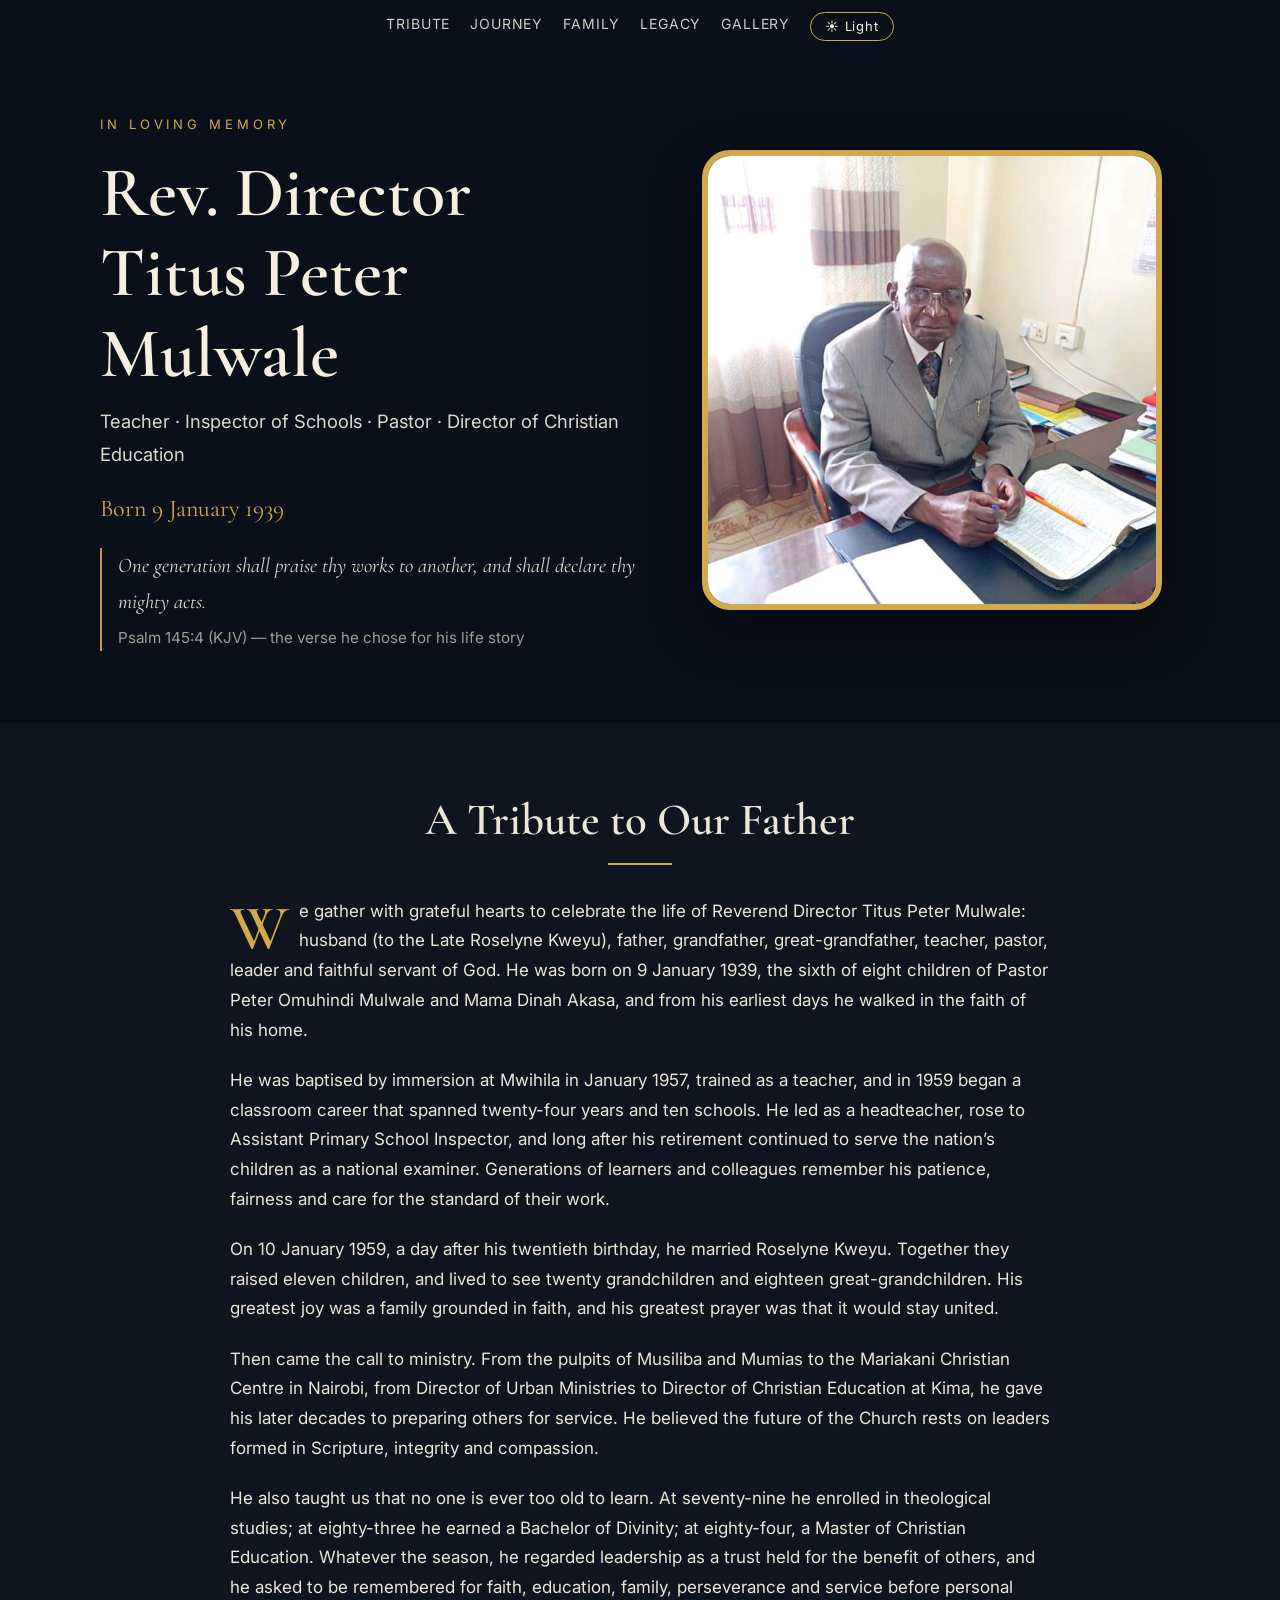
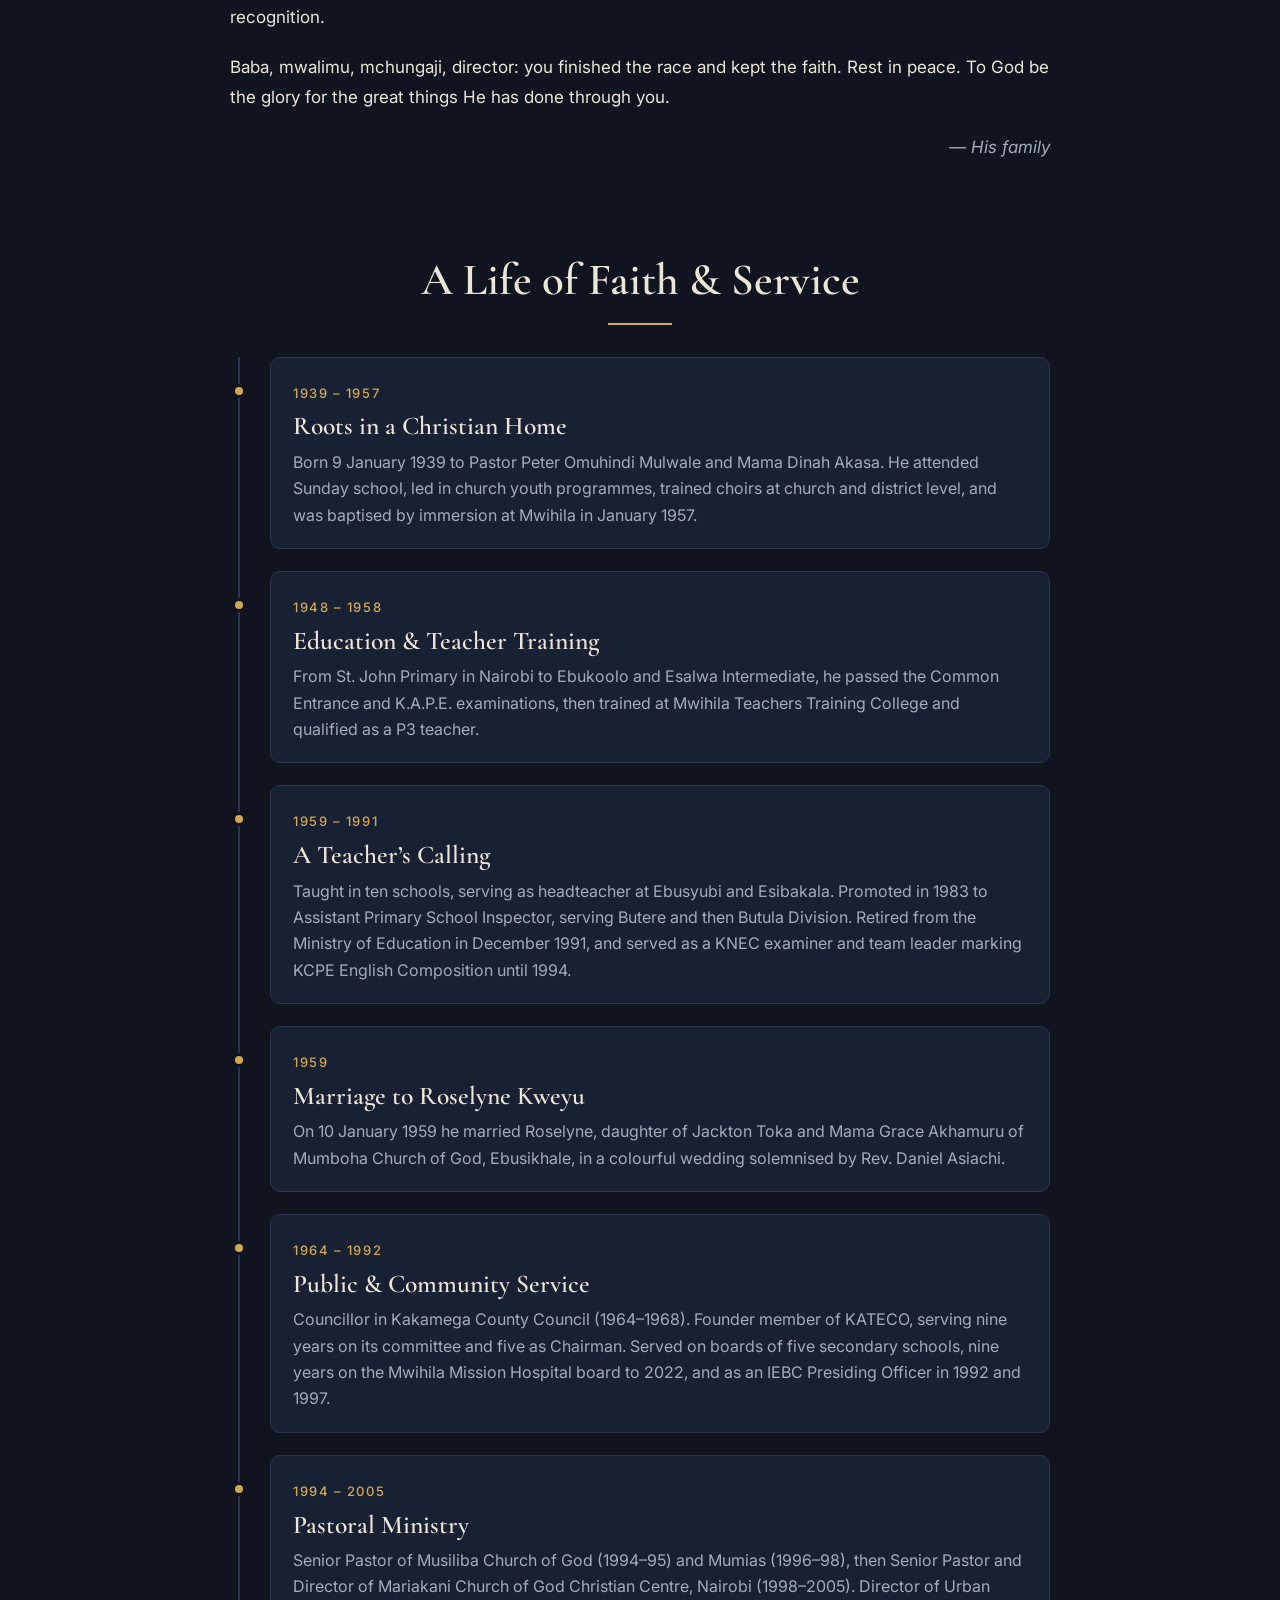
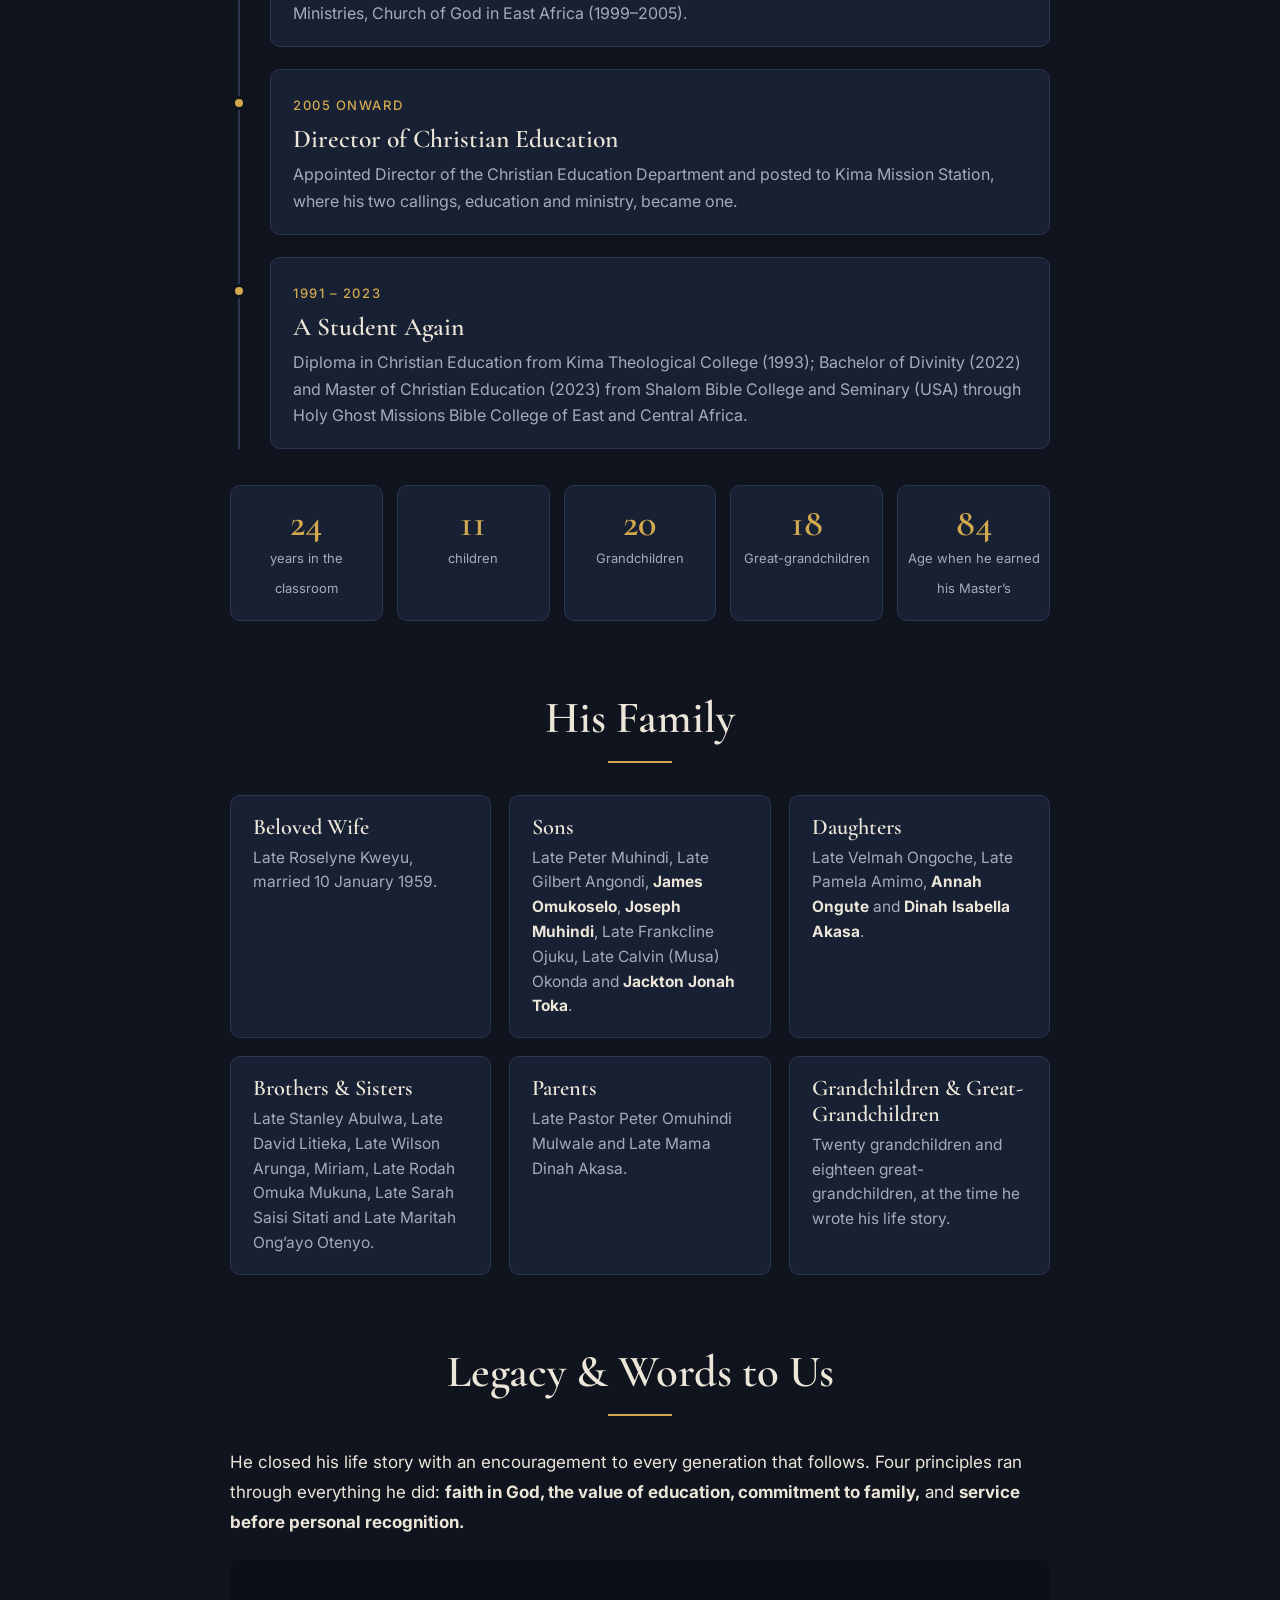
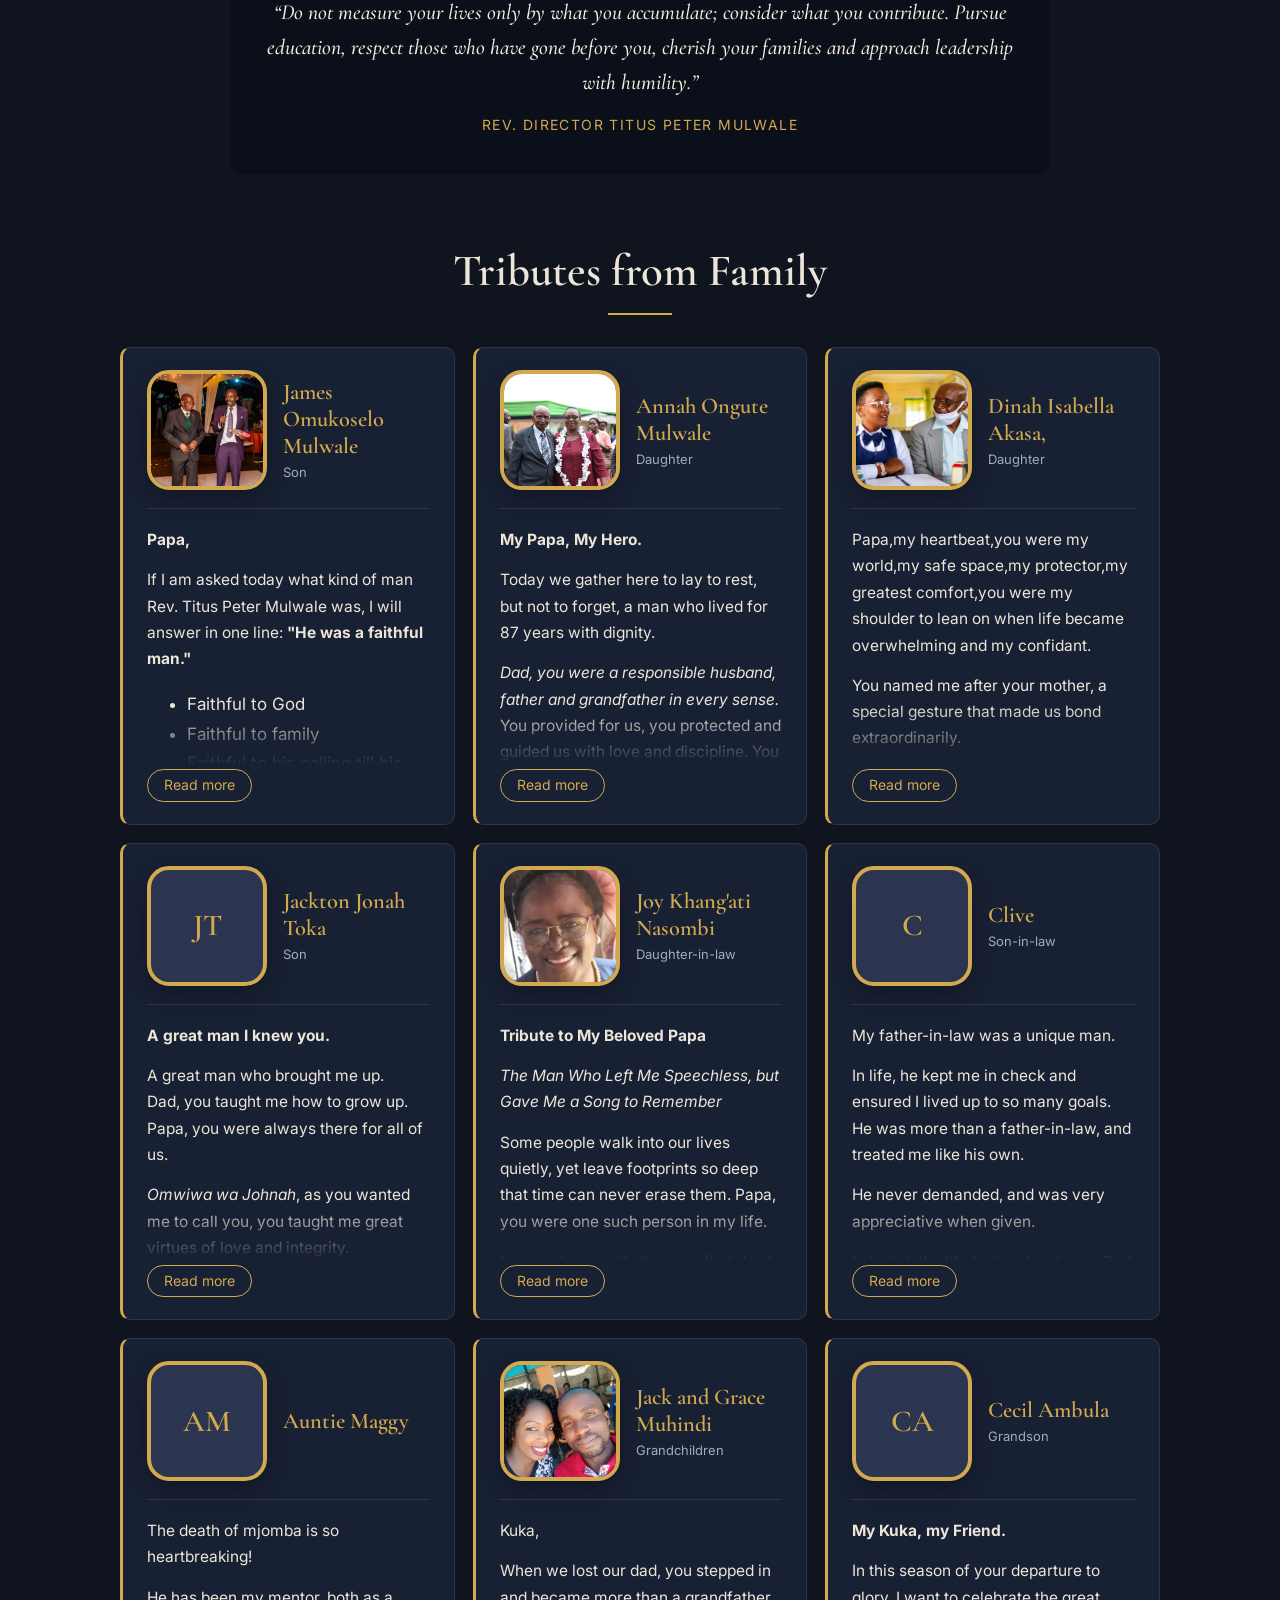
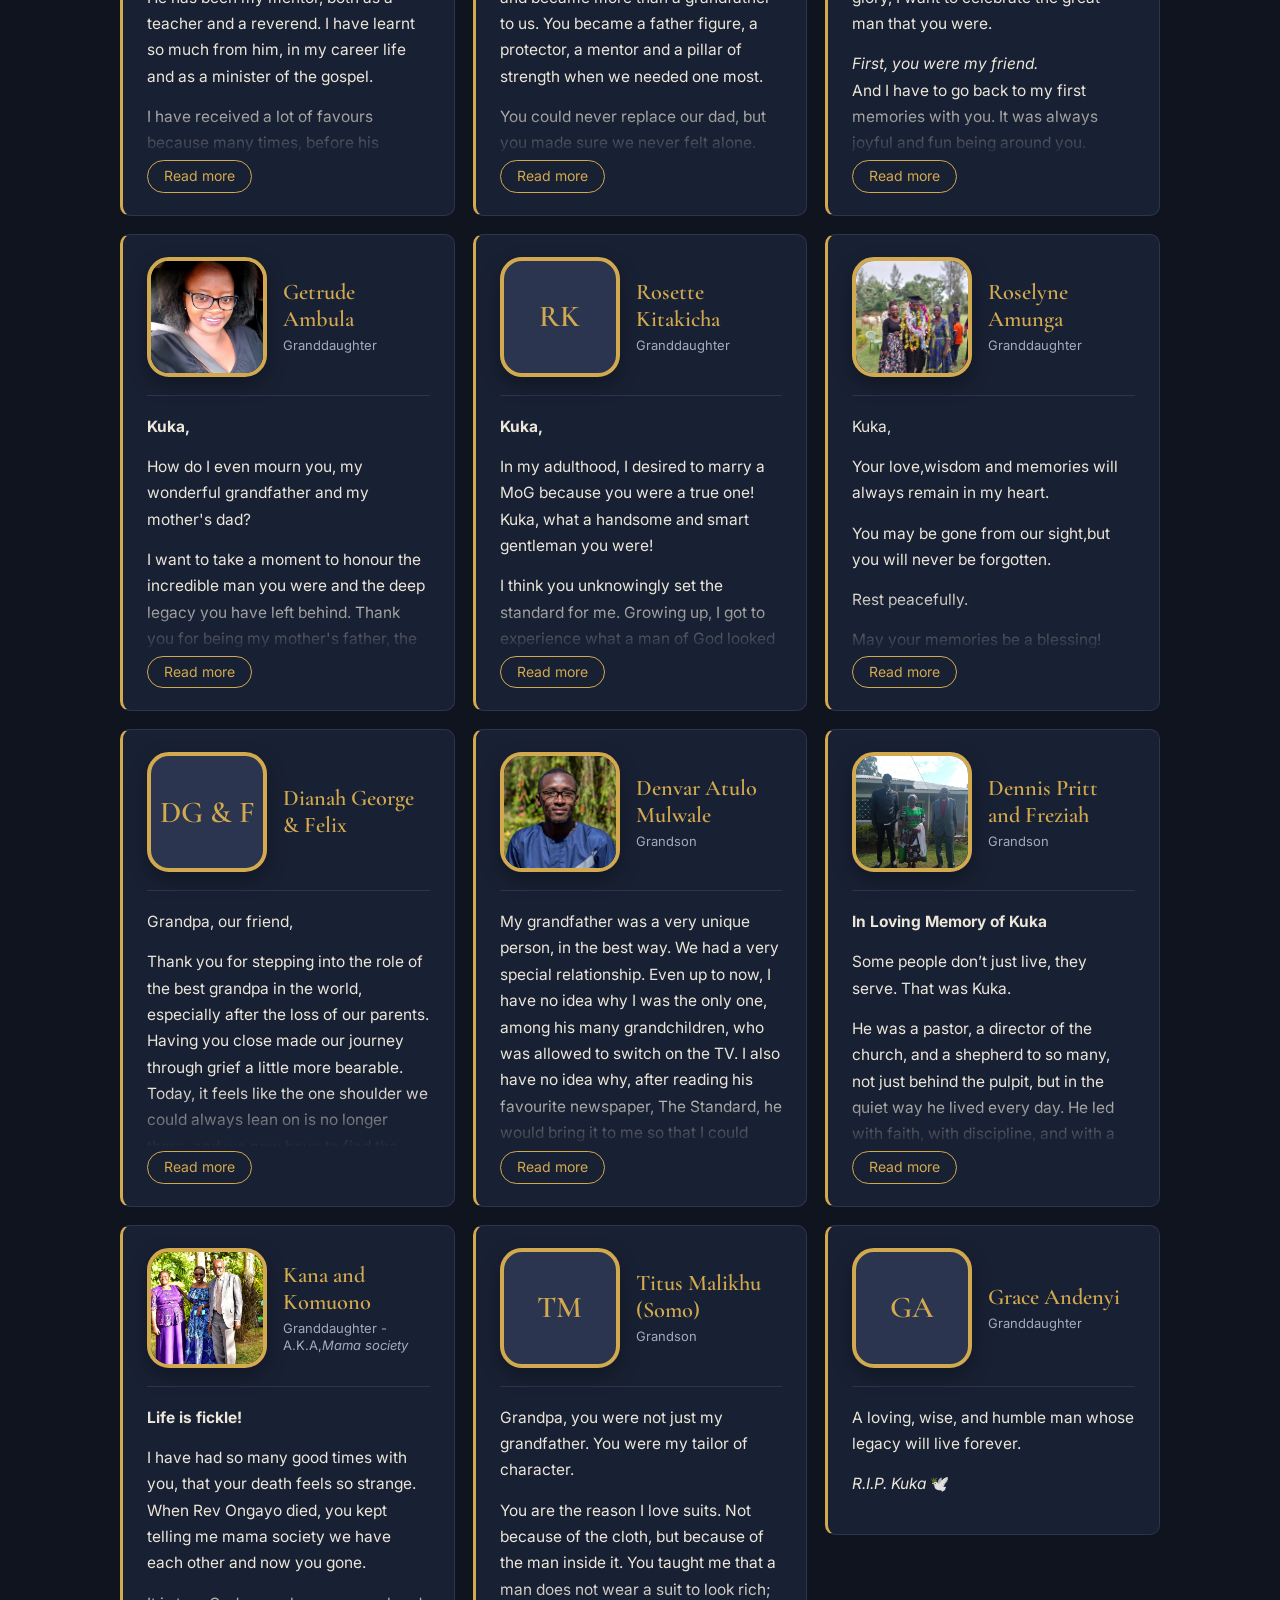
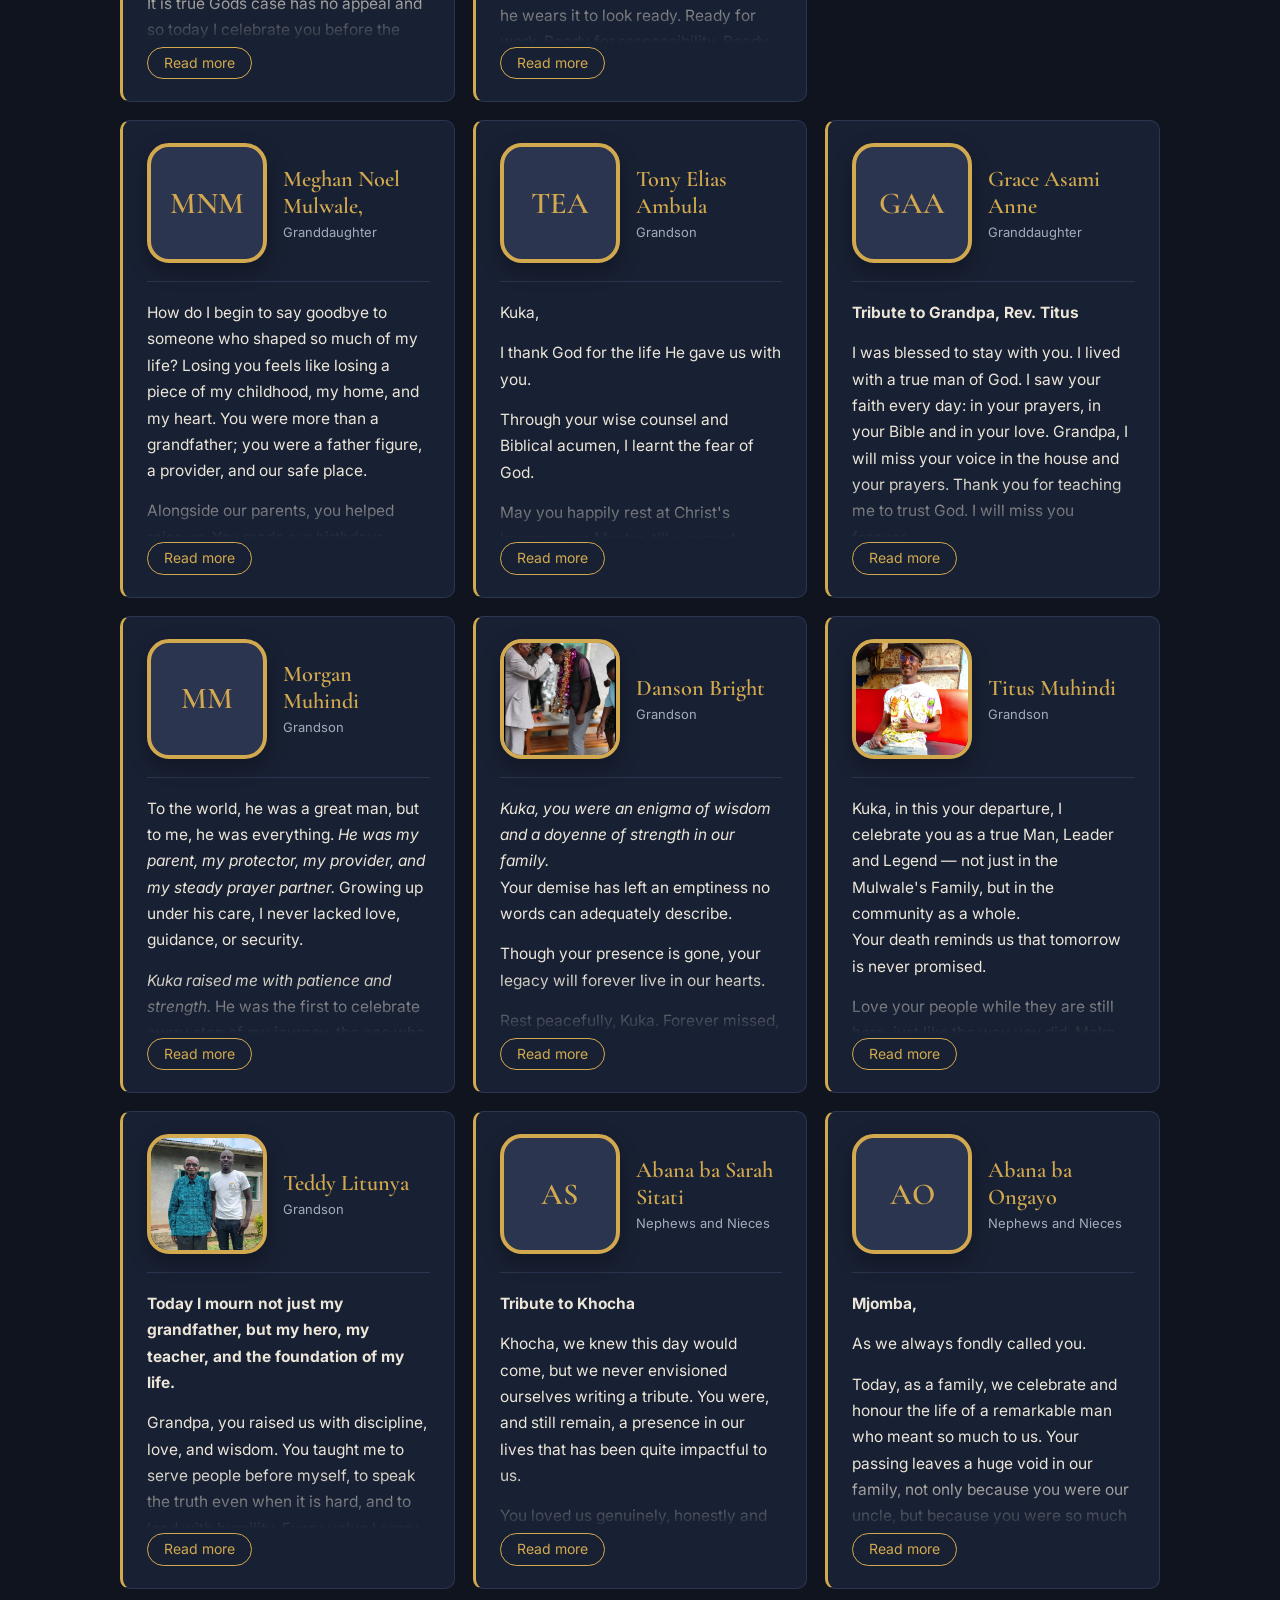
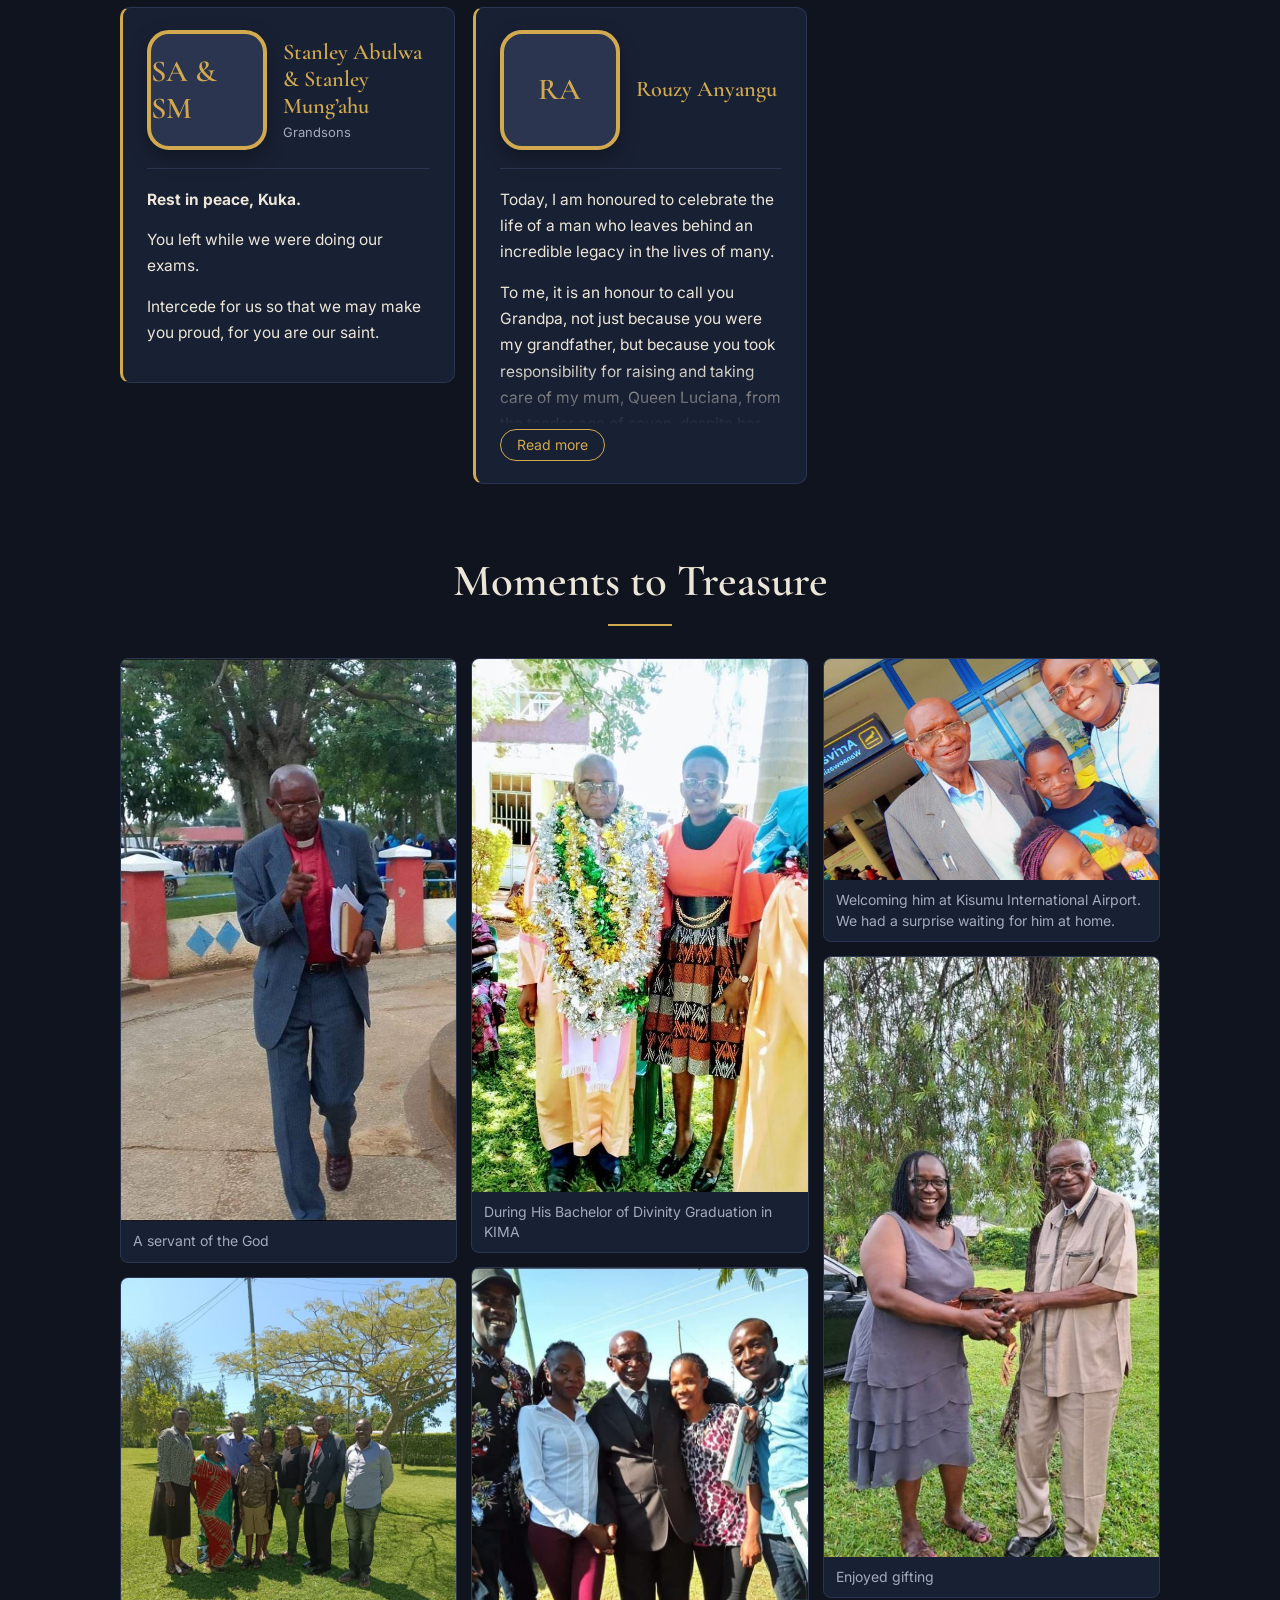
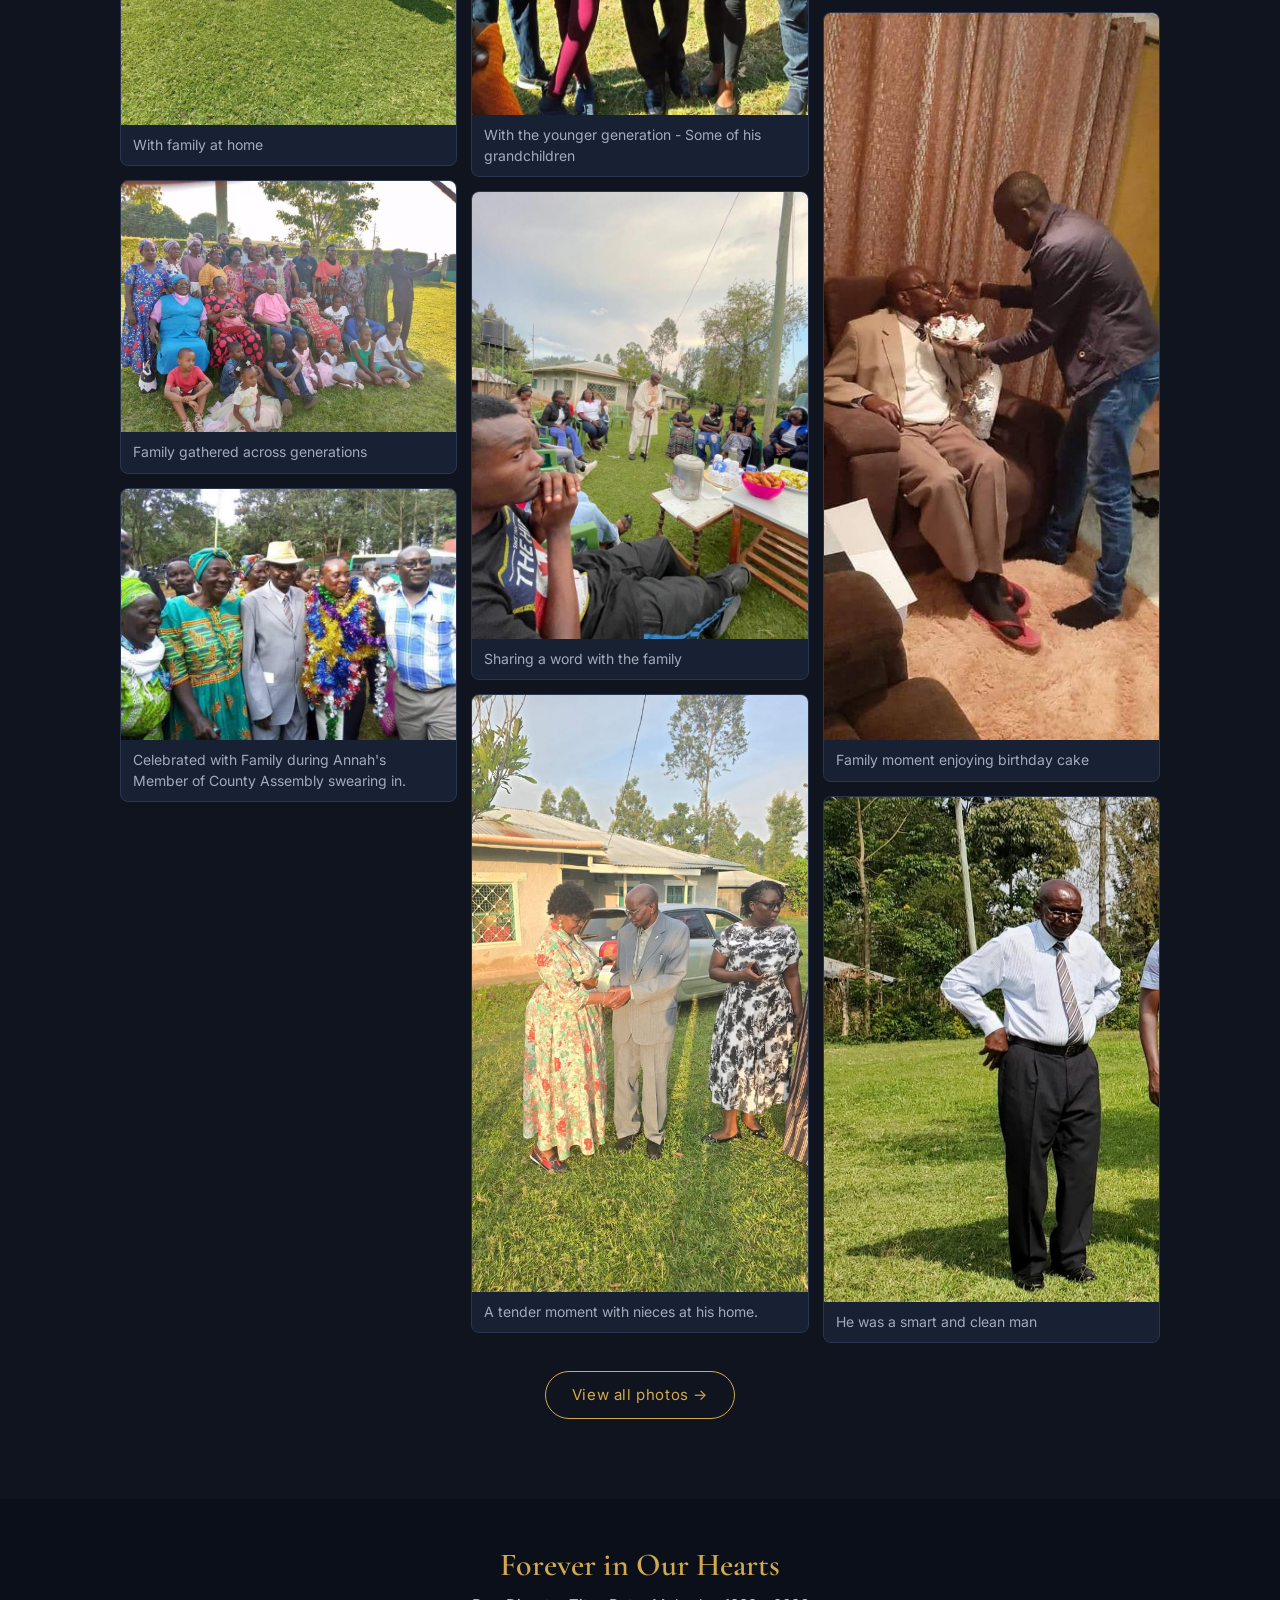
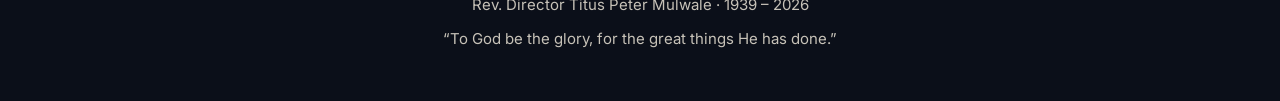
==== commit 3d3abcd4: "Add files via upload" ====
--- a/index.html
+++ b/index.html
@@ -1,6 +1,14 @@
 <!DOCTYPE html>
 <html lang="en">
 <head>
+<meta property="og:type" content="website">
+<meta property="og:title" content="In Loving Memory of Director, Rev. Titus Peter Mulwale">
+<meta property="og:description" content="Tributes and memories celebrating a faithful man of God.">
+<meta property="og:image" content="https://denvermulwale.github.io/titus-peter-mulwale-memorial/images/preview.jpg">
+<meta property="og:image:width" content="720">
+<meta property="og:image:height" content="492">
+<meta property="og:url" content="https://denvermulwale.github.io/titus-peter-mulwale-memorial/index.html">
+<meta name="twitter:card" content="summary_large_image">  
 <meta name="robots" content="noindex, nofollow">
 <meta charset="utf-8">
 <meta name="viewport" content="width=device-width, initial-scale=1, viewport-fit=cover">
@@ -428,7 +436,38 @@
 <p>You loved us genuinely, honestly and unconditionally. You stood in the gap when we lost our parents and resolved our disputes in the fairest and most peaceful way.</p>
 <p>You were our biggest cheerleader and always prayed for us. We will miss you, but we take comfort in the knowledge that you, like the apostle Paul, fought a good fight and kept the faith. You are in heaven with our heavenly Father.</p>
 <p><em>Rest, Khocha.</em></p>
-<div class="by"><span class="av">AS</span><span>Abana ba Sarah Sitati</span></div>
+<div class="by"><span class="av">AS</span><span>Abana ba Sarah Sitati <small>Nephews and Nieces</small></span></div>
+</article>
+
+<article class="tribute">
+<p><strong>Mjomba,</strong></p>
+<p>As we always fondly called you.</p>
+<p>Today, as a family, we celebrate and honour the life of a remarkable man who meant so much to us. Your passing leaves a huge void in our family, not only because you were our uncle, but because you were so much more than that.</p>
+<p>Your love for us, your sister's children, was on another level. It was extraordinary, genuine and unconditional. It did not begin when we lost our mother; rather, it doubled after her passing. Perhaps it was because of the deep love you had for your sister, our mother, that you extended that same affection, protection and care to her children. You made it your responsibility to watch over us.</p>
+<p>We will forever treasure the memory of that Thursday when you visited Mum in hospital, just a day before she sadly passed away. You sat beside her, overwhelmed with emotion, and shed tears.</p>
+<p>"Amimo," you called her. "Do you know me?"</p>
+<p>She opened her eyes, brightened up and, in pure English (a language you had never heard her speak before), responded, "You are my brother, Titus Peter Mulwale."</p>
+<p>She then told you, "I thank God for answering my prayer to go before you, and when I go, don't follow me too soon."</p>
+<p>She turned towards the wall, and those were the last words she ever spoke.</p>
+<p>What a profound and unforgettable moment! Perhaps neither of you knew that those would be your final words together. Today, we find comfort in knowing that you are finally reunited, together with the rest of your siblings, in heaven.</p>
+<p>Mjomba, when we lost our father and later our mother, you stood in the gap for us. You became our pillar of strength, a father figure and a source of comfort during some of the most difficult chapters of our lives. You did not allow us to feel completely alone. You walked with us, stood by us and reminded us that we still had family to lean on.</p>
+<p>We acknowledge and deeply appreciate the support you gave us spiritually, emotionally and socially. You constantly watched over us, checked on our wellbeing and always wanted to know how we were faring. Your concern was genuine, your presence reassuring, and your love evident in the little things you did.</p>
+<p>We also remember how you and Mum would attend family occasions concerning the Mulwale family together. Your closeness was so remarkable that some people would even mistake you for husband and wife! 🤣 That was the depth of the bond you shared. It was beautiful to witness, and we now understand just how special that sibling relationship was.</p>
+<p>That same affection you shared with your sister, you transferred to us. Your prayers, love, guidance and care have brought us this far. You were always present, not just in celebrations but also in difficult moments when family needed you most.</p>
+<p>Beyond being our beloved uncle, you were a man who served faithfully. You dedicated many years to teaching and serving the church as a director and Reverend. You were a sharp, distinguished gentleman who took great pride in his appearance. Always in a suit, with your shirts perfectly ironed. Honestly, we cannot recall ever seeing you in a T-shirt! That was simply the gentleman you were.</p>
+<p>You had a tough exterior but a gentle and loving heart, always accompanied by that broad smile. Your prayers, counsel and fatherly guidance gave us strength. You taught us, through your life, the importance of faith, family, unity, service and responsibility.</p>
+<p>Today, with your departure, we feel the weight of losing yet another pillar of our family. You were the last surviving uncle in a generation of seven siblings. With you gone, an entire generation has passed on. We no longer have uncles or aunties to look up to. Our parents, their siblings and their spouses have all gone ahead of us. It is indeed the end of an era.</p>
+<p>But our joy and comfort are in knowing that you are all reunited again in heaven. You have finally laid down the burden of carrying the children of your siblings, a responsibility you bore with so much prayer, care, tenderness and love. You were present in our lives and in our family occasions, and you never stopped looking out for us.</p>
+<p>We are now the generation entrusted with carrying forward the values, love, faith, unity and family bonds that you and those who came before us nurtured.</p>
+<p><strong>Mjomba, you left us a life to emulate, a love so deep and a legacy to live by.</strong></p>
+<p>Thank you for standing in the gap when we needed you most. Thank you for remembering us, checking on us, praying for us and making us feel that we still had someone looking out for us after losing our parents.</p>
+<p>We may not have said it often enough, but please know that we saw it, we felt it, and we will forever be grateful.</p>
+<p>You were our uncle by birth, but a father figure by the role you played in our lives. Your chapter on earth has ended, but your story will continue through every life you touched and every generation that carries your name and values.</p>
+<p>Rest well, our dear Mjomba. Go and reunite with your beloved sister Amimo and all your siblings. Your love lives on in us, and your legacy will never fade.</p>
+<p>Till we meet again on the other side.</p>
+<p><em>Fly with the angels, Mjomba. You will forever remain in our hearts.</em> ❤️🕊️</p>
+<p><em>With love, gratitude and eternal remembrance.</em></p>
+<div class="by"><span class="av">AO</span><span>Abana ba Ongayo<small>Nephews and Nieces</small></span></div>
 </article>
 
 <article class="tribute">
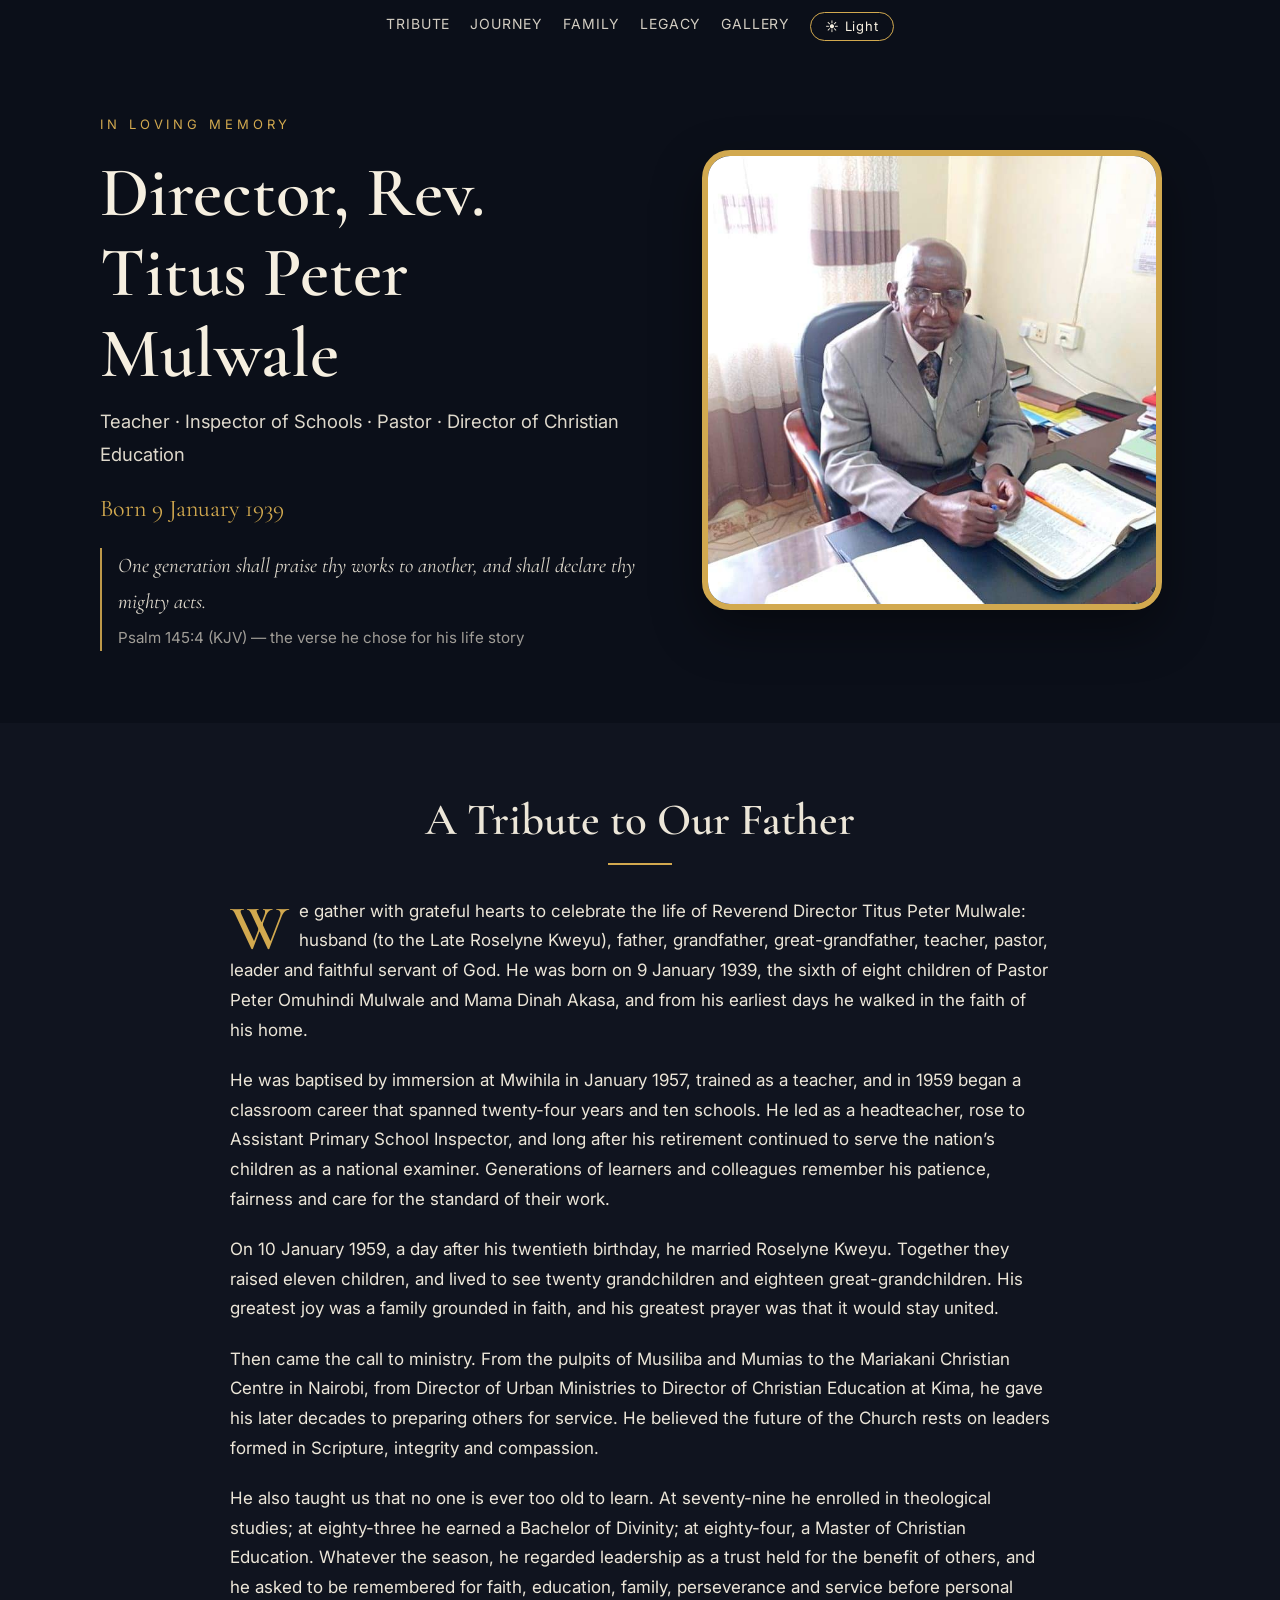
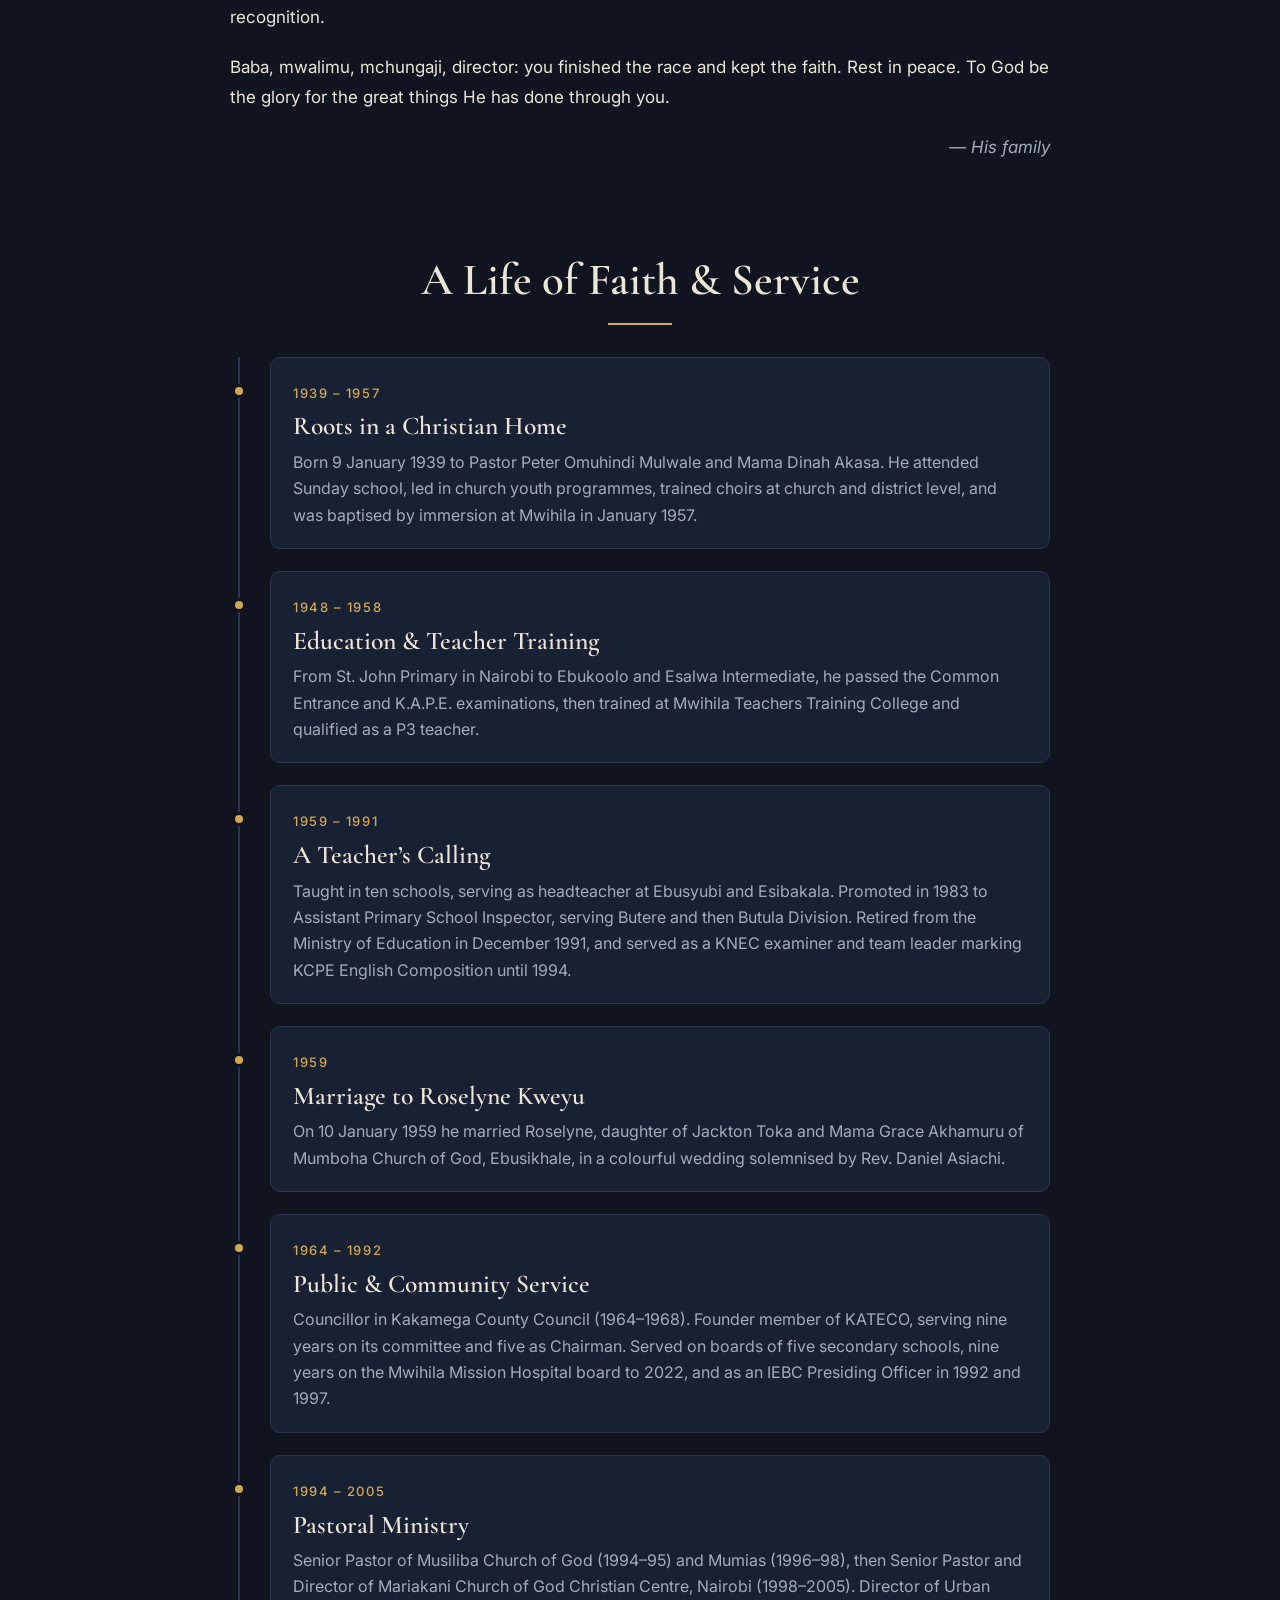
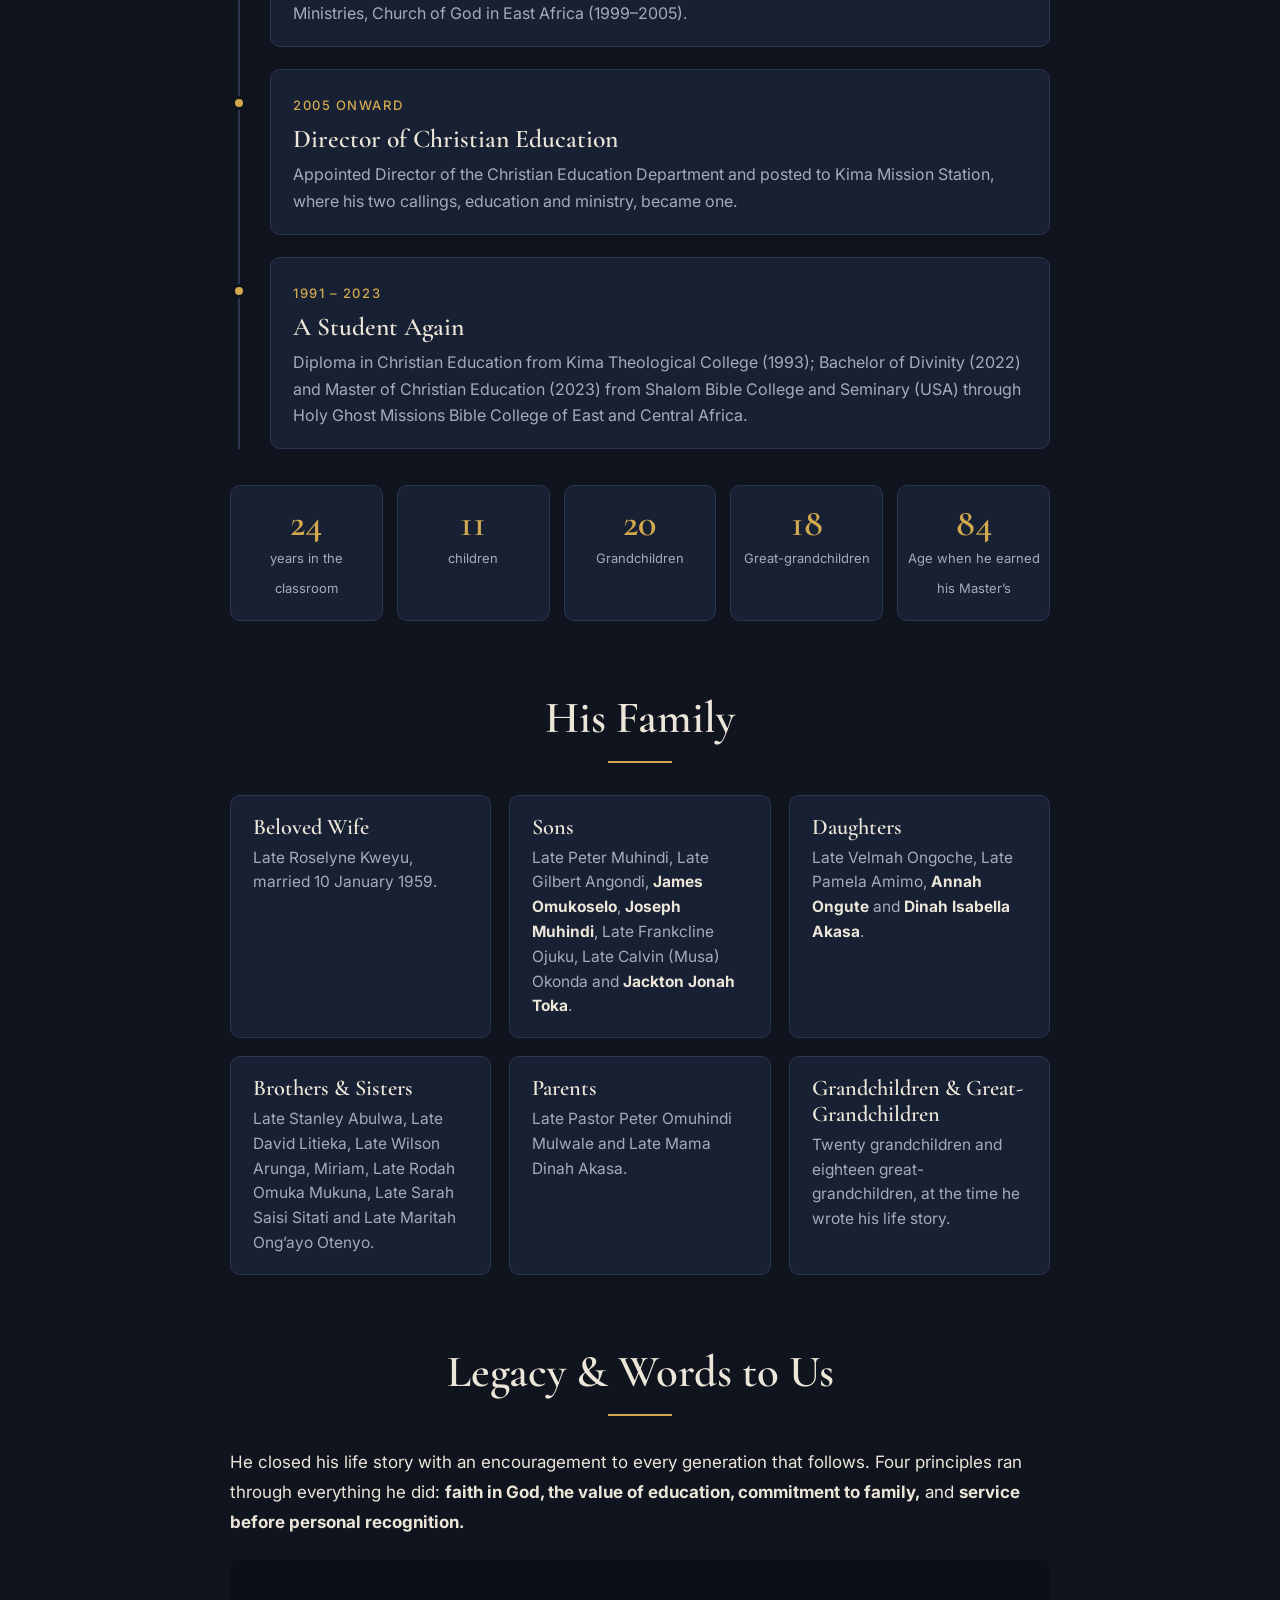
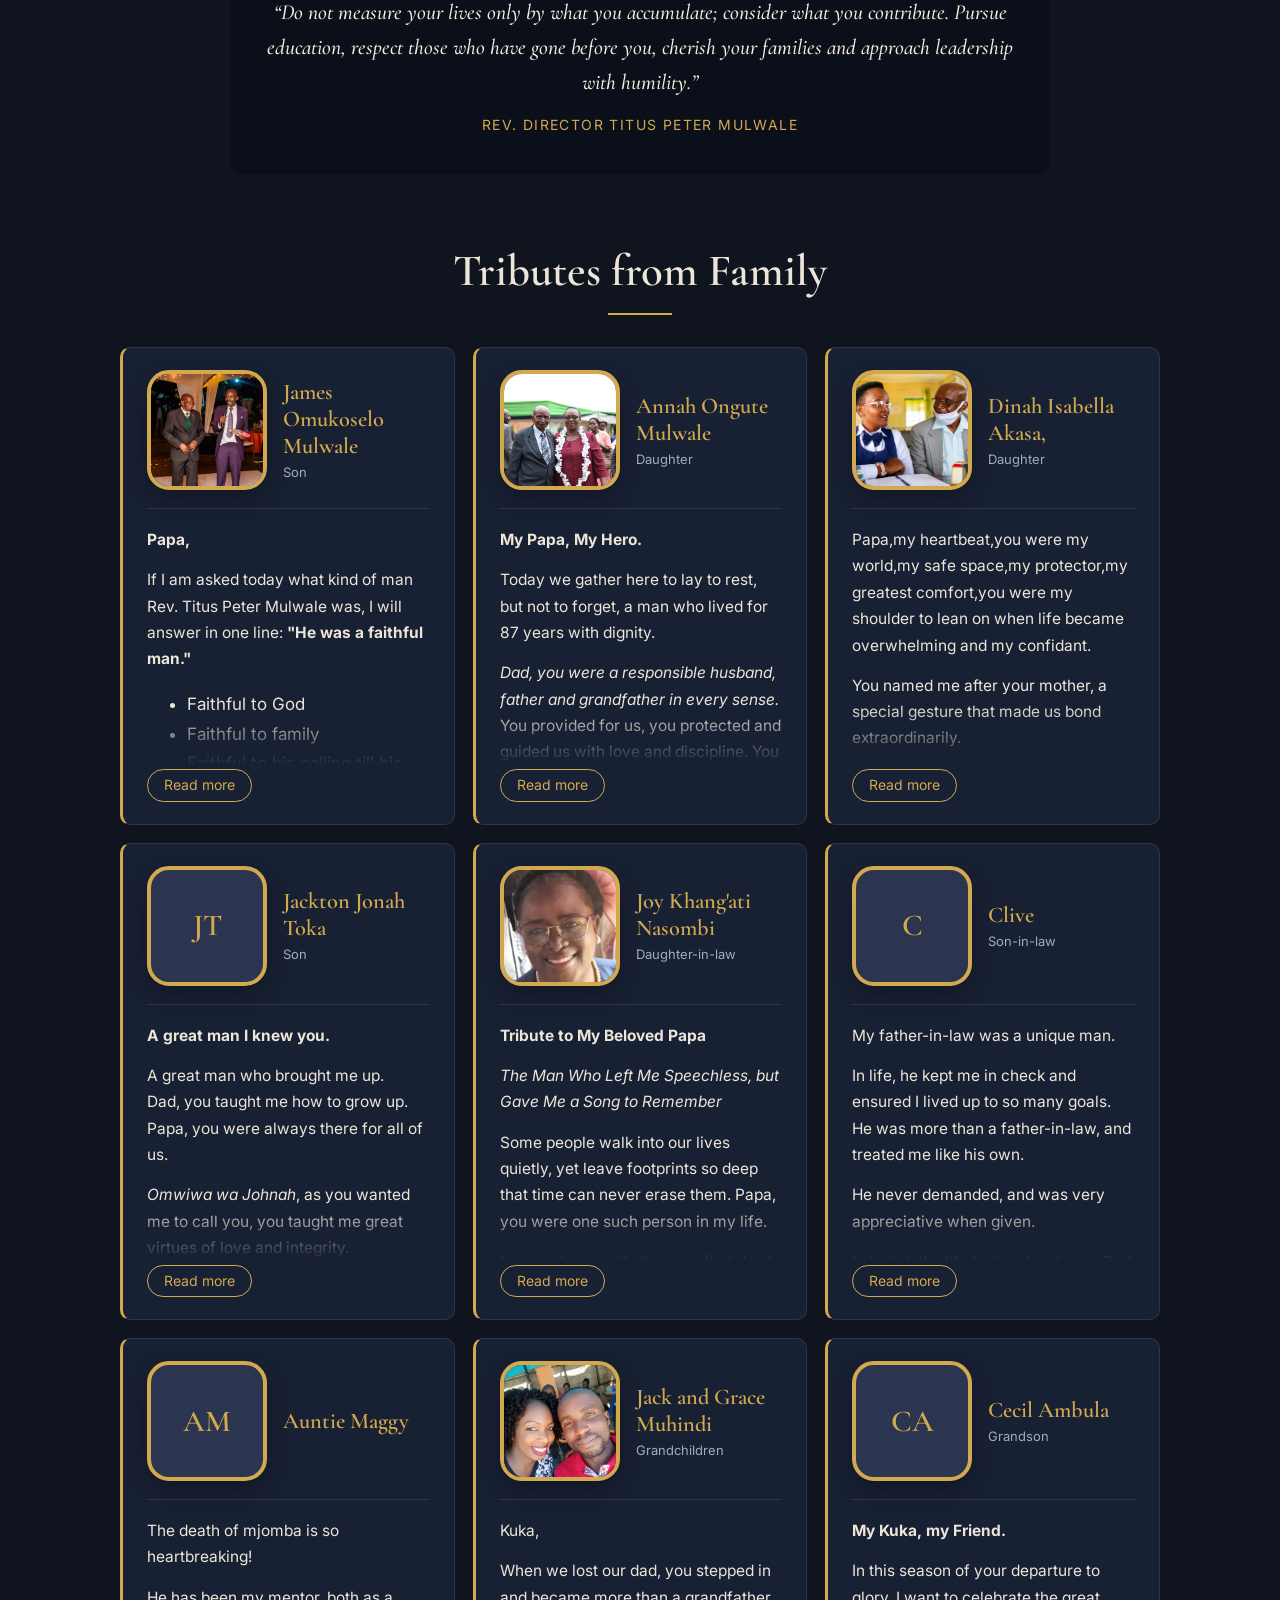
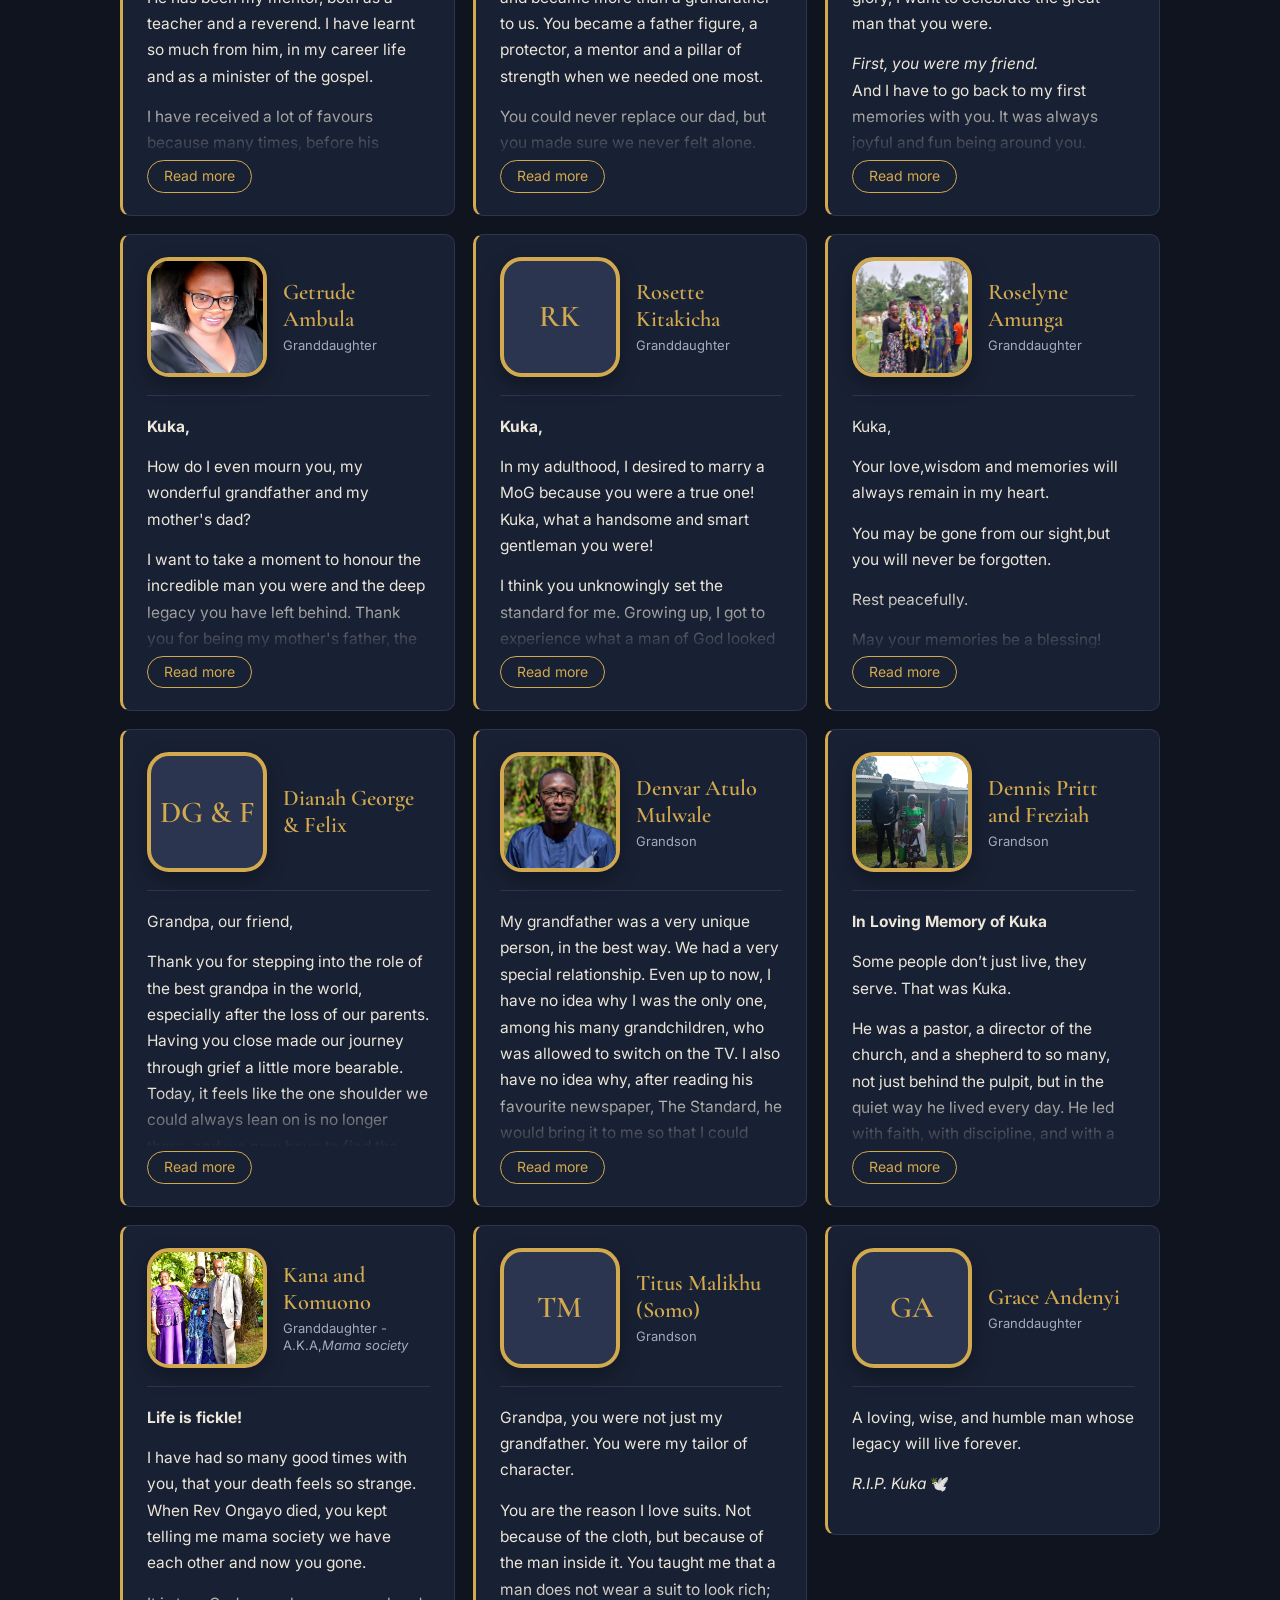
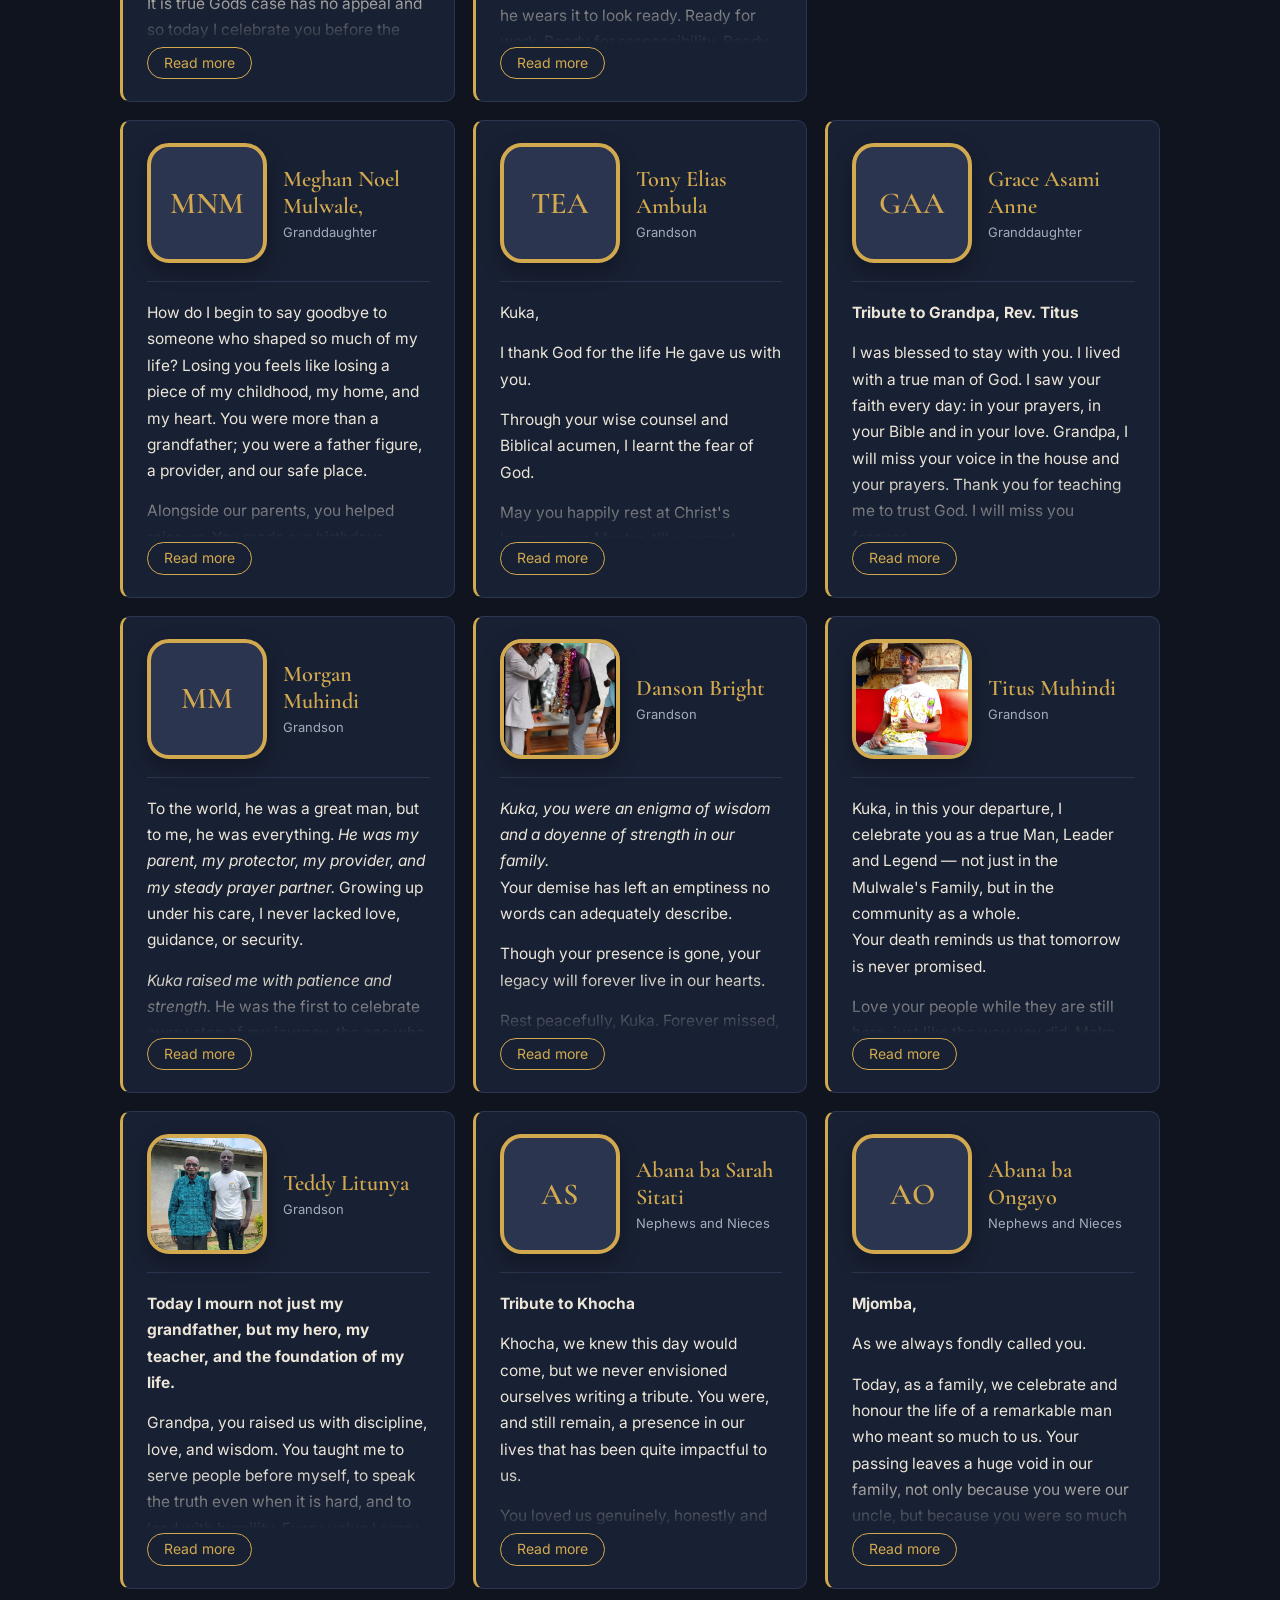
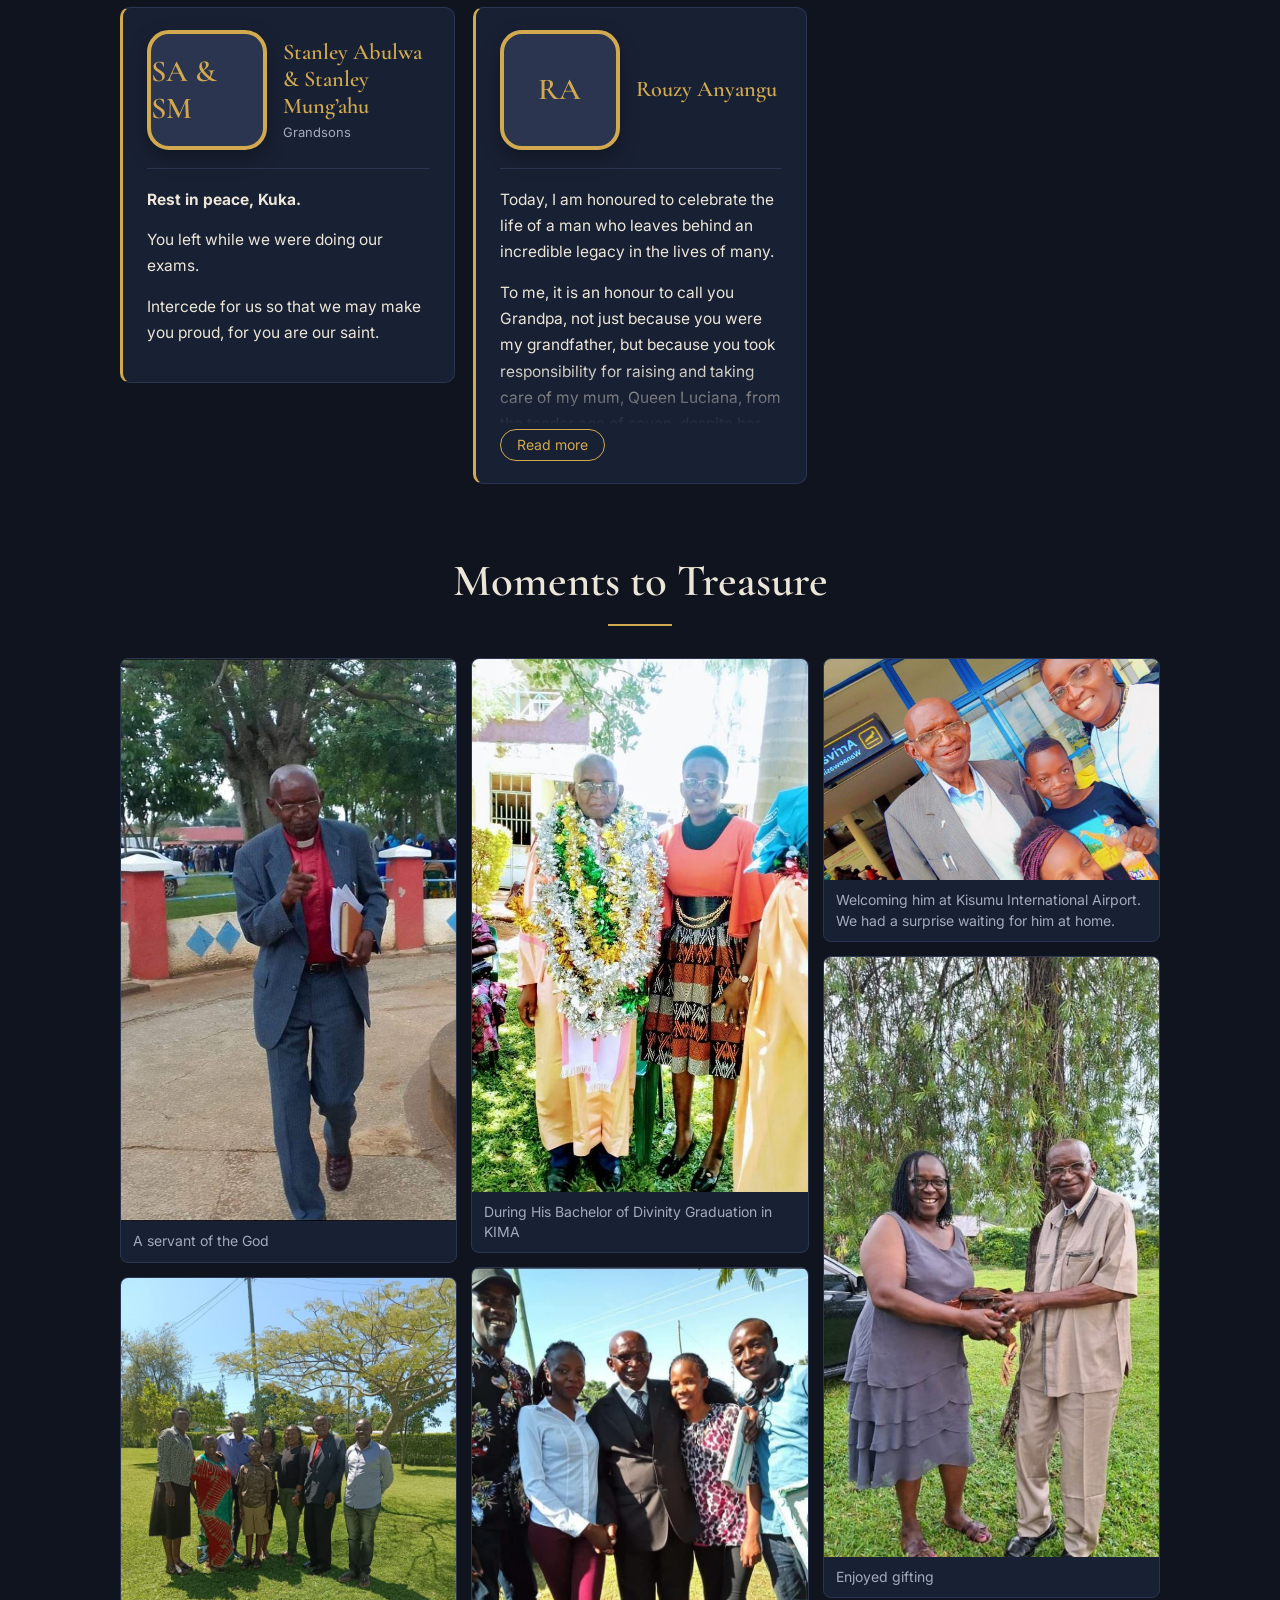
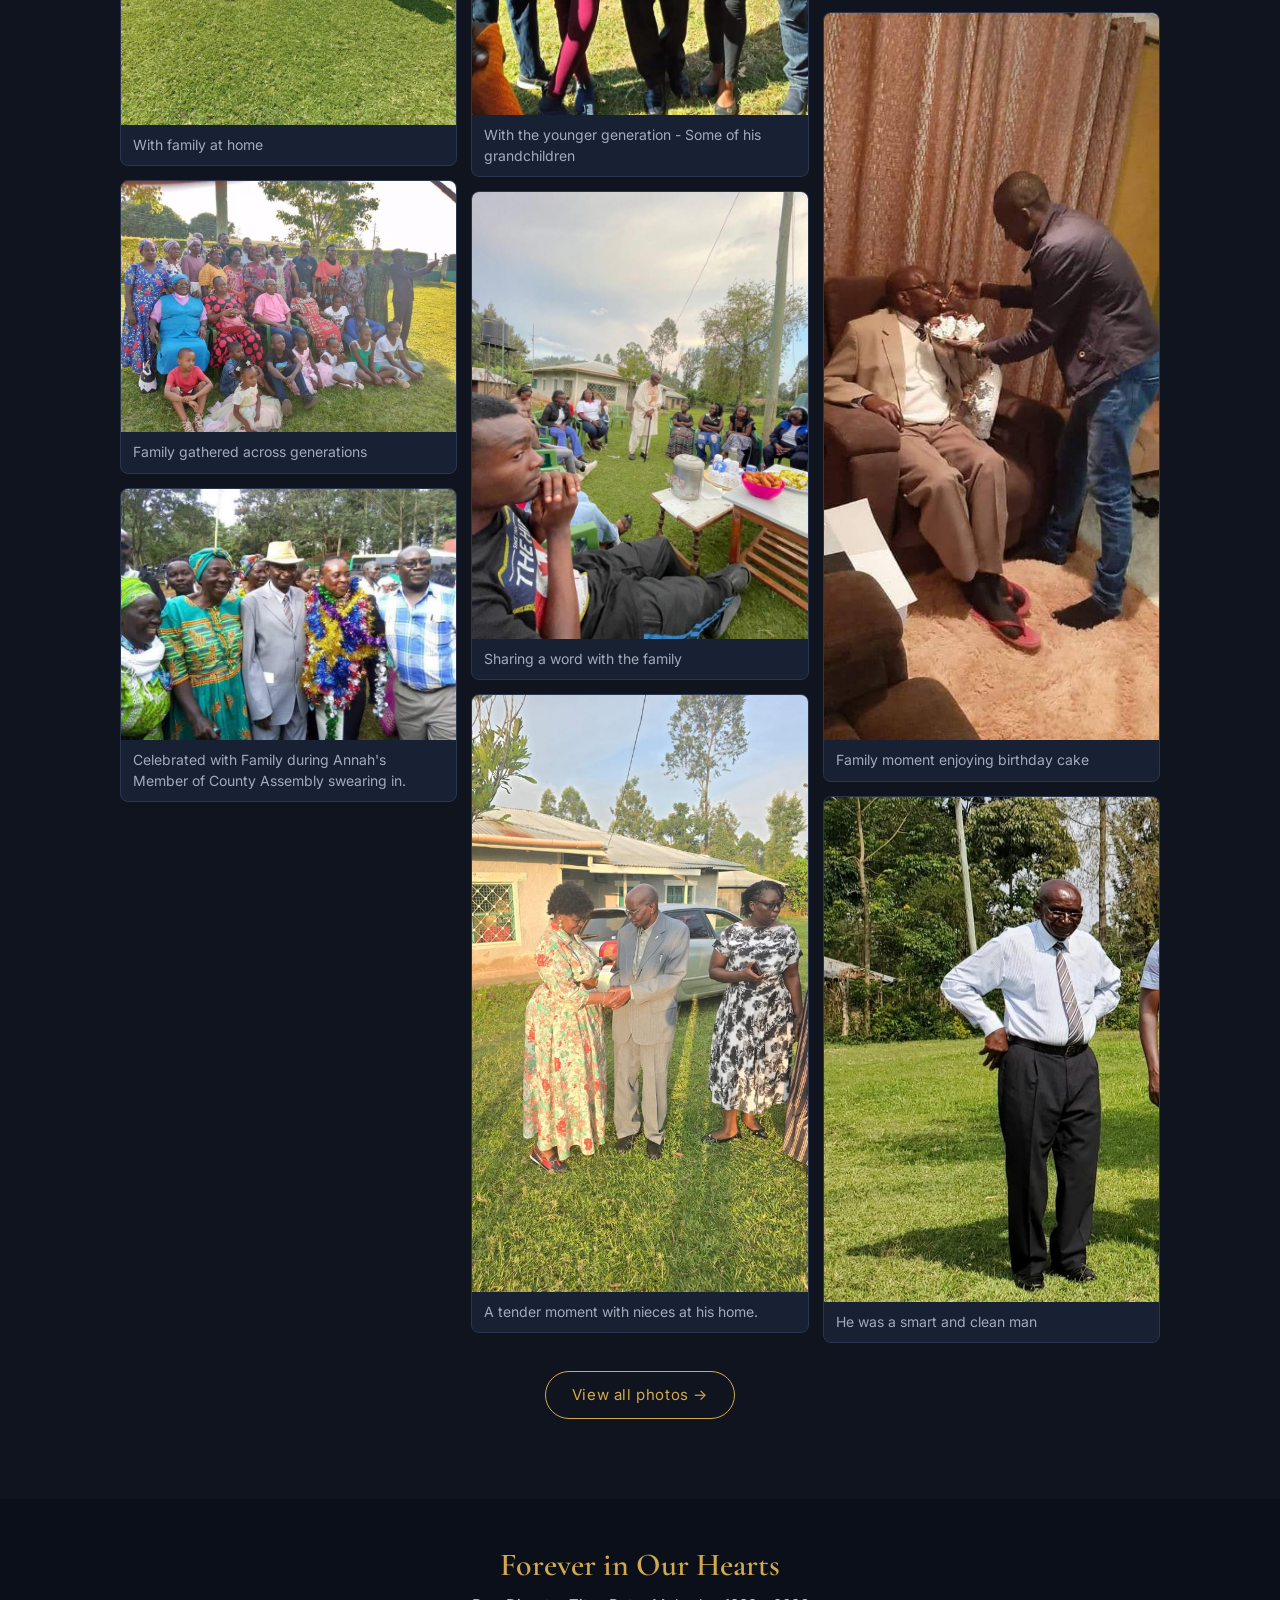
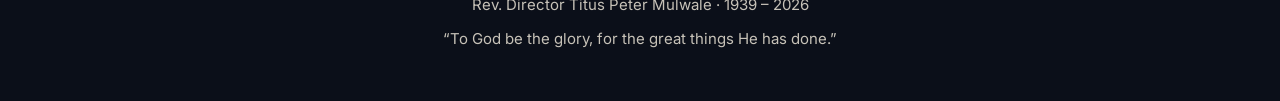
==== commit 9b973080: "Add files via upload" ====
--- a/index.html
+++ b/index.html
@@ -12,7 +12,7 @@
 <meta name="robots" content="noindex, nofollow">
 <meta charset="utf-8">
 <meta name="viewport" content="width=device-width, initial-scale=1, viewport-fit=cover">
-<title>In Loving Memory of Rev. Director Titus Peter Mulwale</title>
+<title>In Loving Memory of Director, Rev. Titus Peter Mulwale</title>
 <link rel="stylesheet" href="https://fonts.googleapis.com/css2?family=Cormorant+Garamond:ital,wght@0,500;0,600;1,500&family=Inter:wght@400;500&display=swap">
 <link rel="icon" type="image/png" sizes="64x64" href="images/favicon.png">
 <link rel="apple-touch-icon" href="images/apple-touch-icon.png">
@@ -25,7 +25,7 @@
 <header class="hero"><div class="in">
  <div>
   <small>In Loving Memory</small>
-  <h1>Rev. Director<br>Titus Peter Mulwale</h1>
+  <h1>Director, Rev.<br>Titus Peter Mulwale</h1>
   <div class="role">Teacher · Inspector of Schools · Pastor · Director of Christian Education</div>
   <div class="dates" id="dates">Born 9 January 1939</div>
   <q>One generation shall praise thy works to another, and shall declare thy mighty acts.<span>Psalm 145:4 (KJV) — the verse he chose for his life story</span></q>
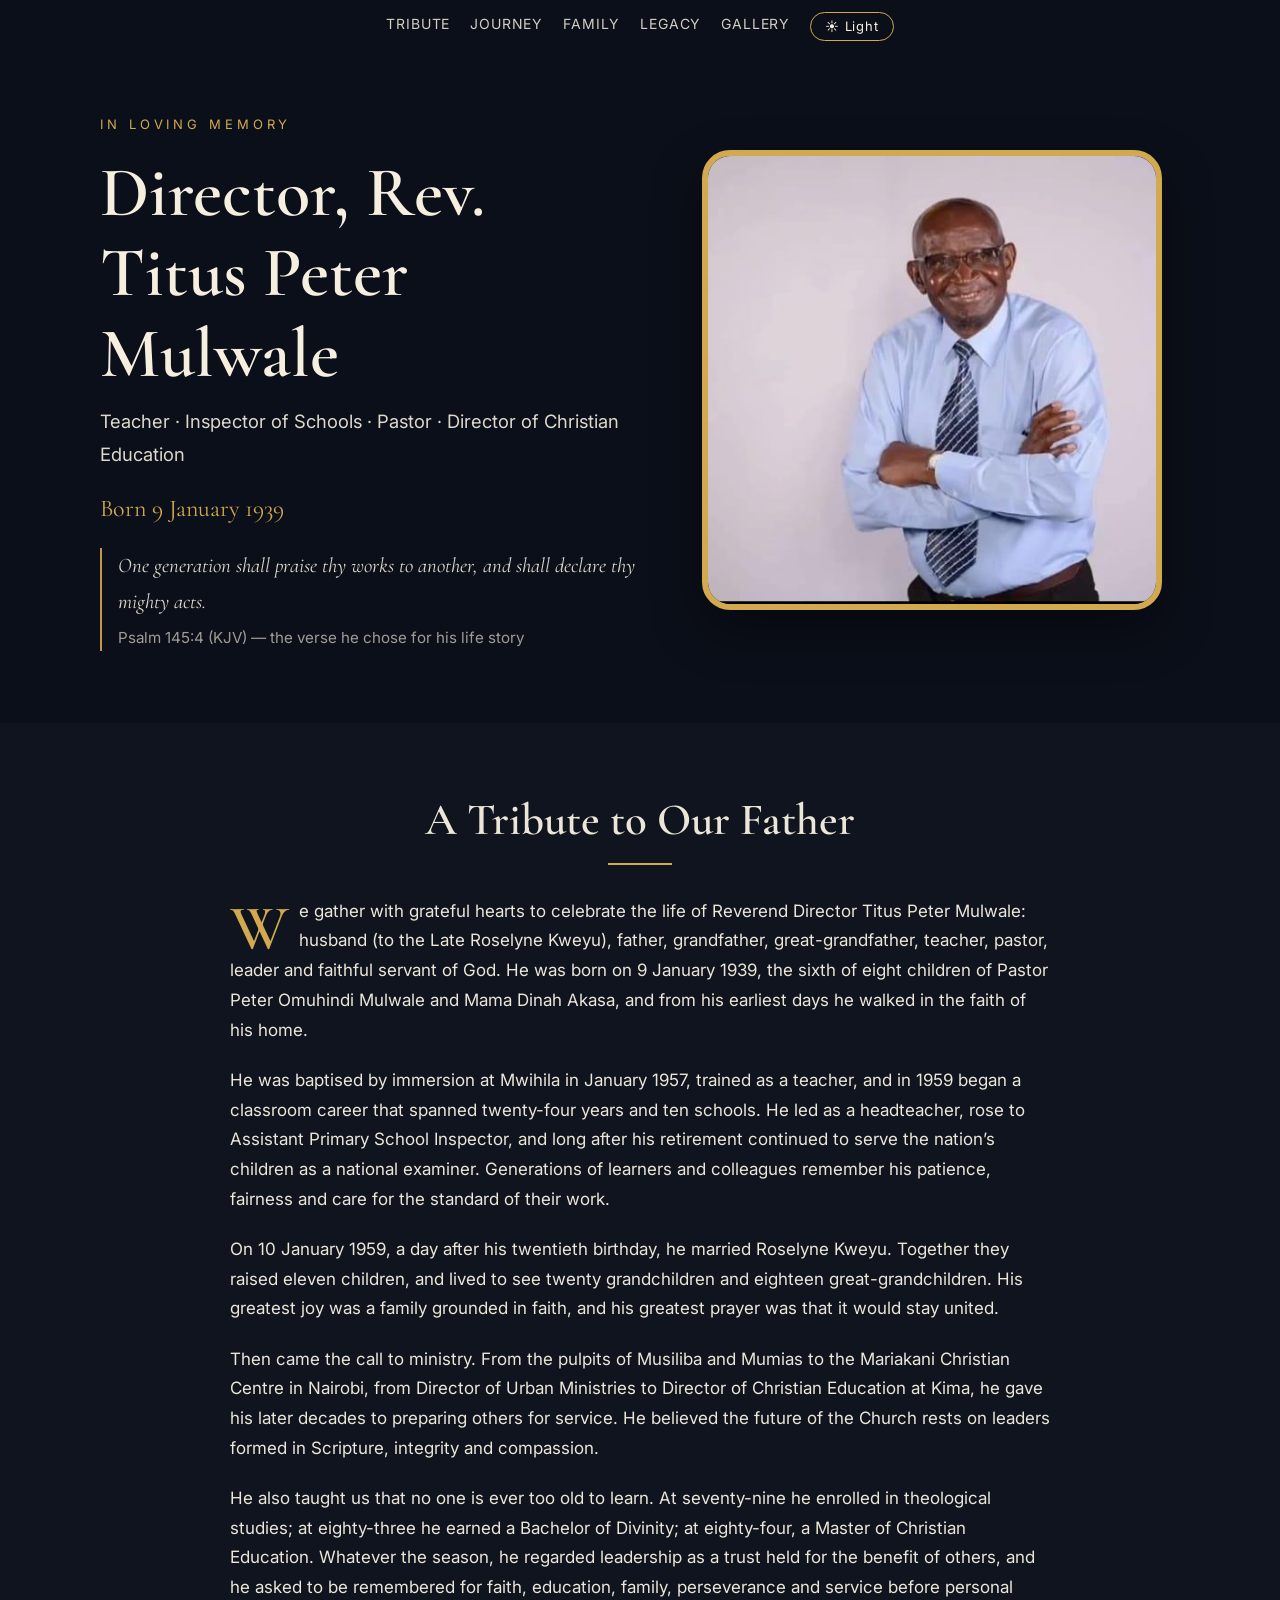
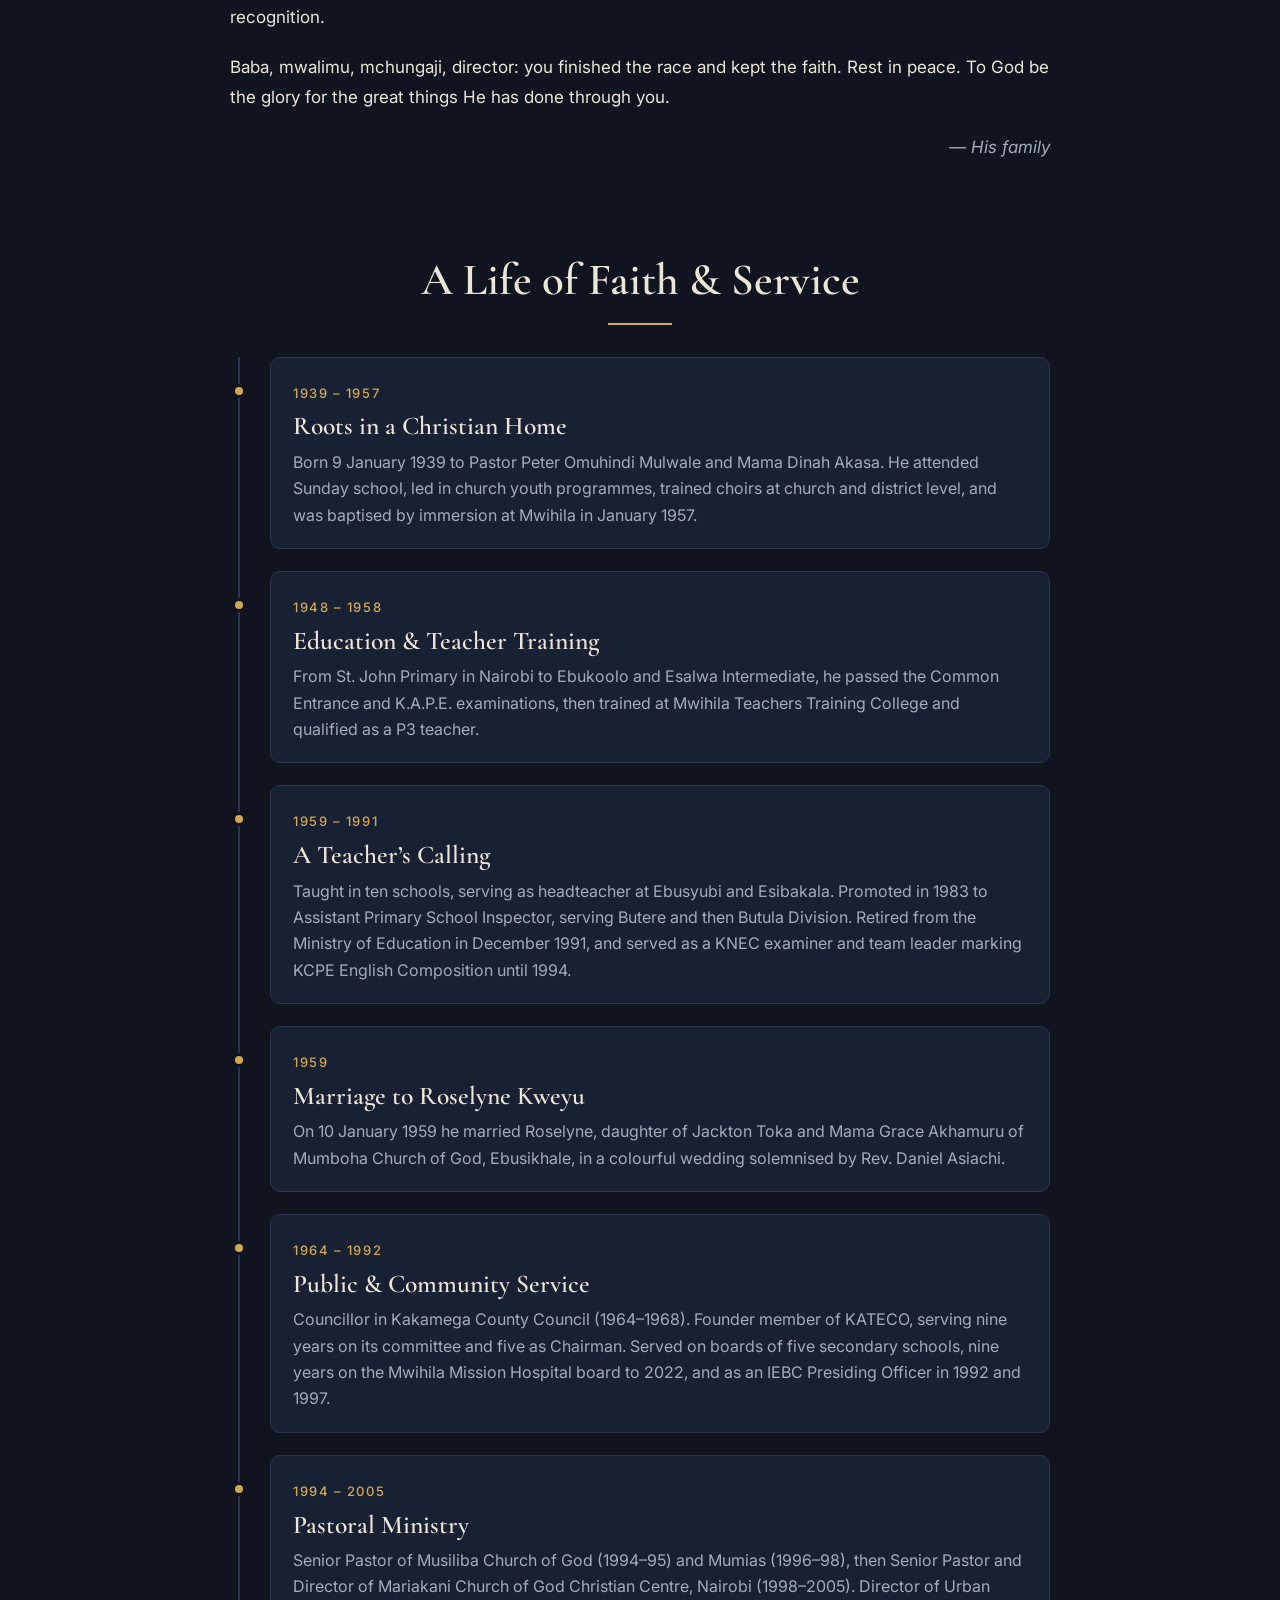
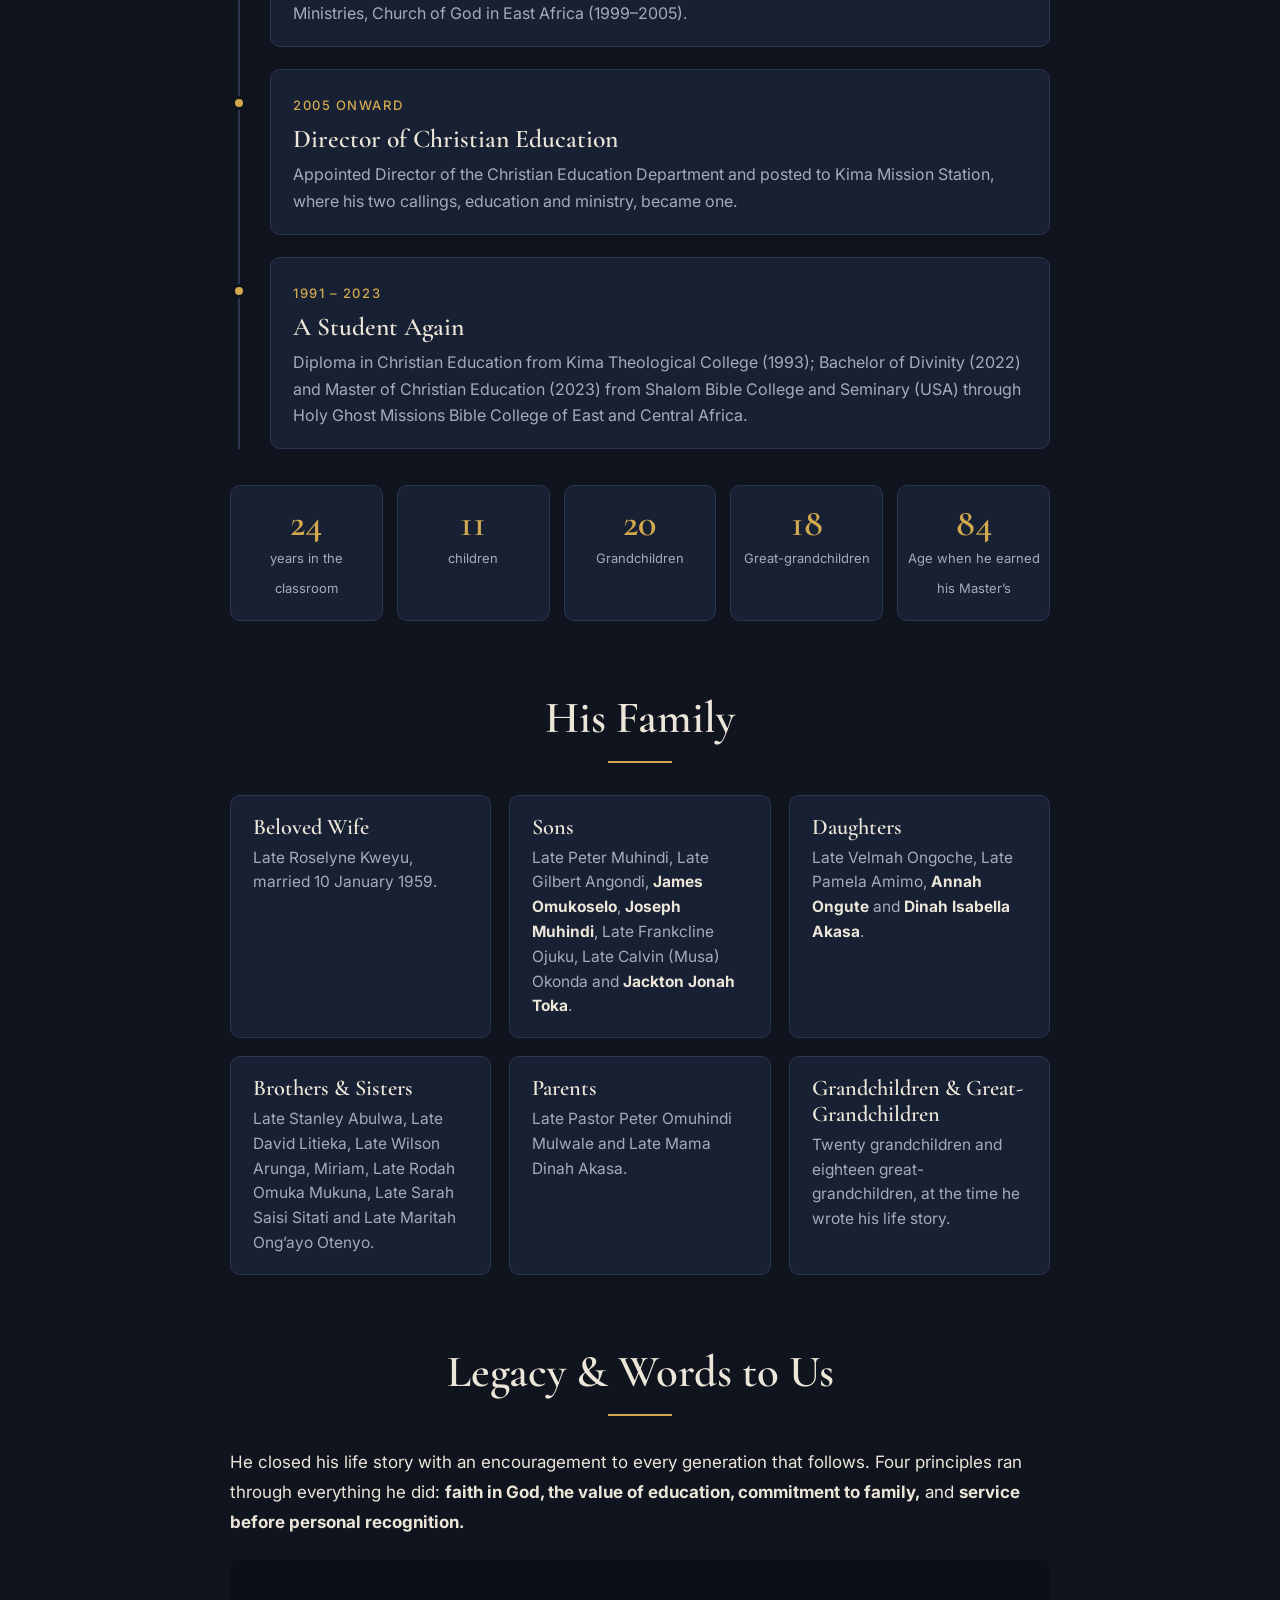
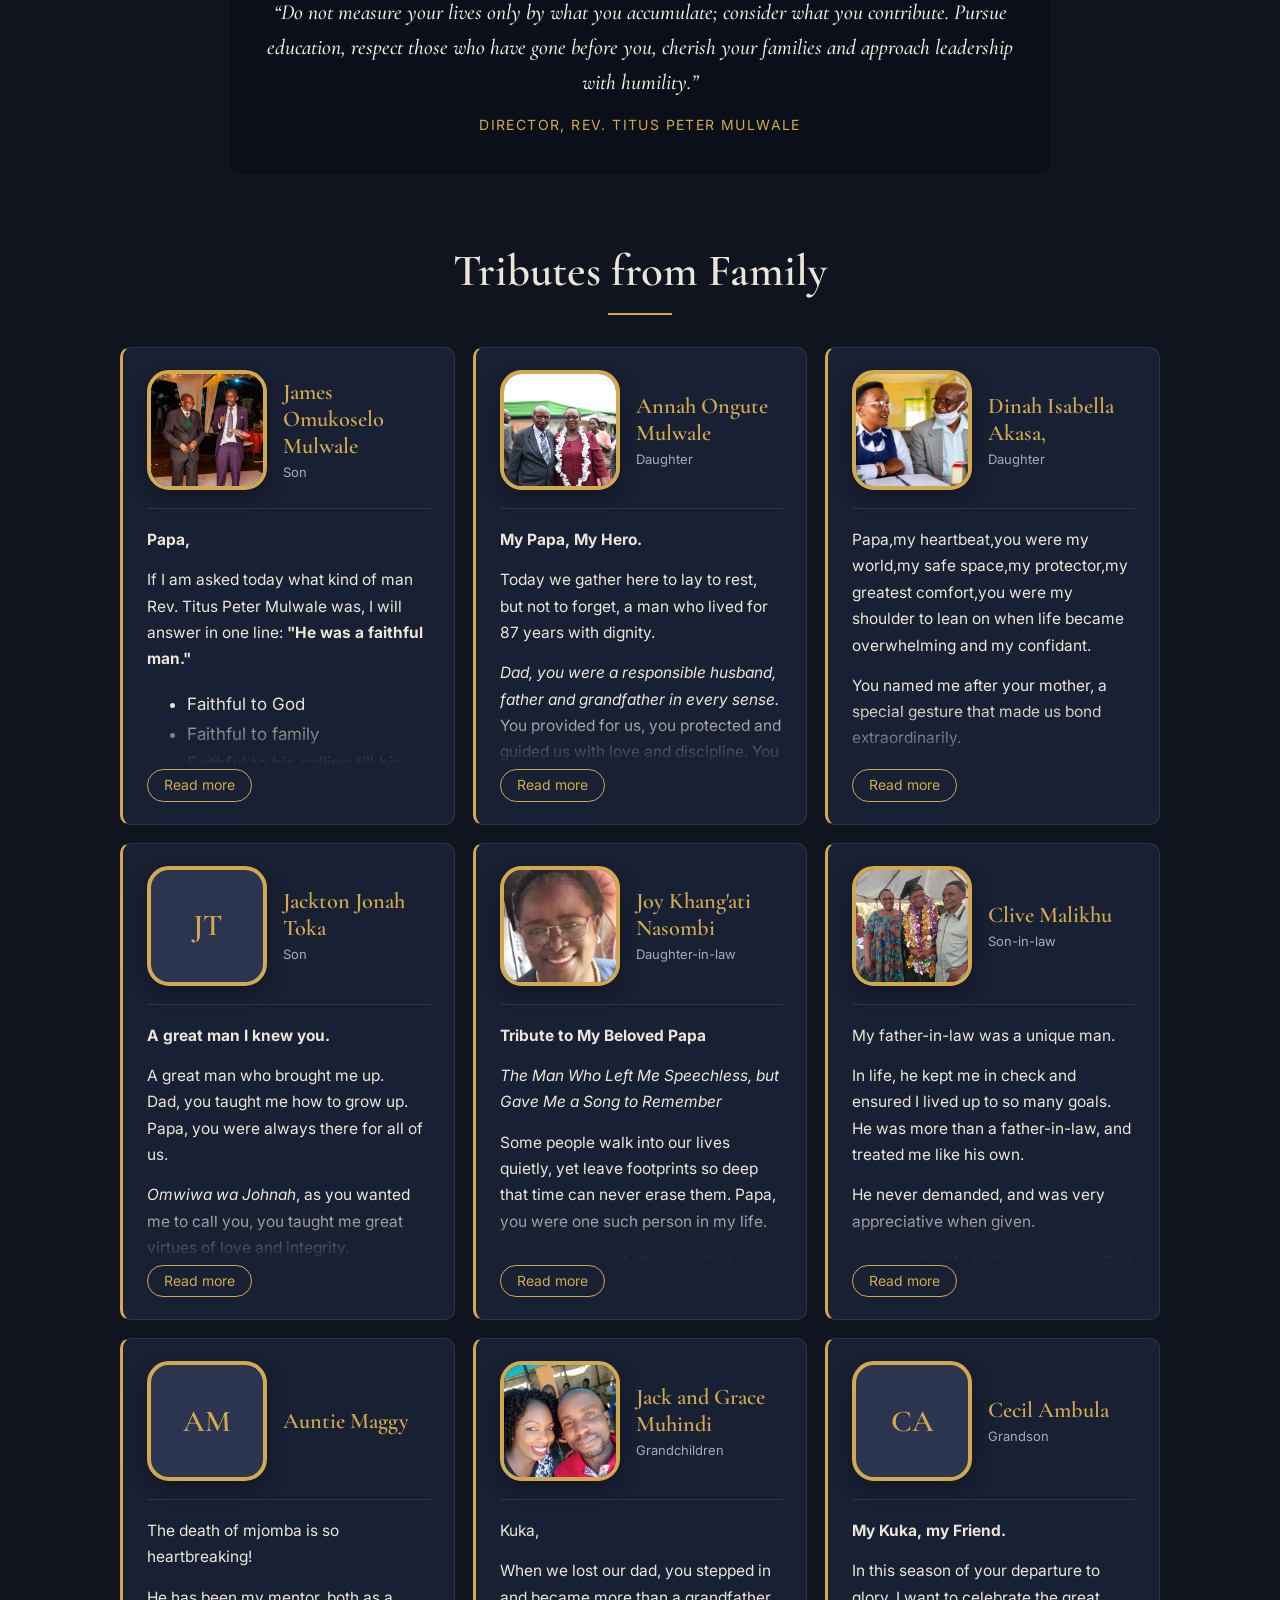
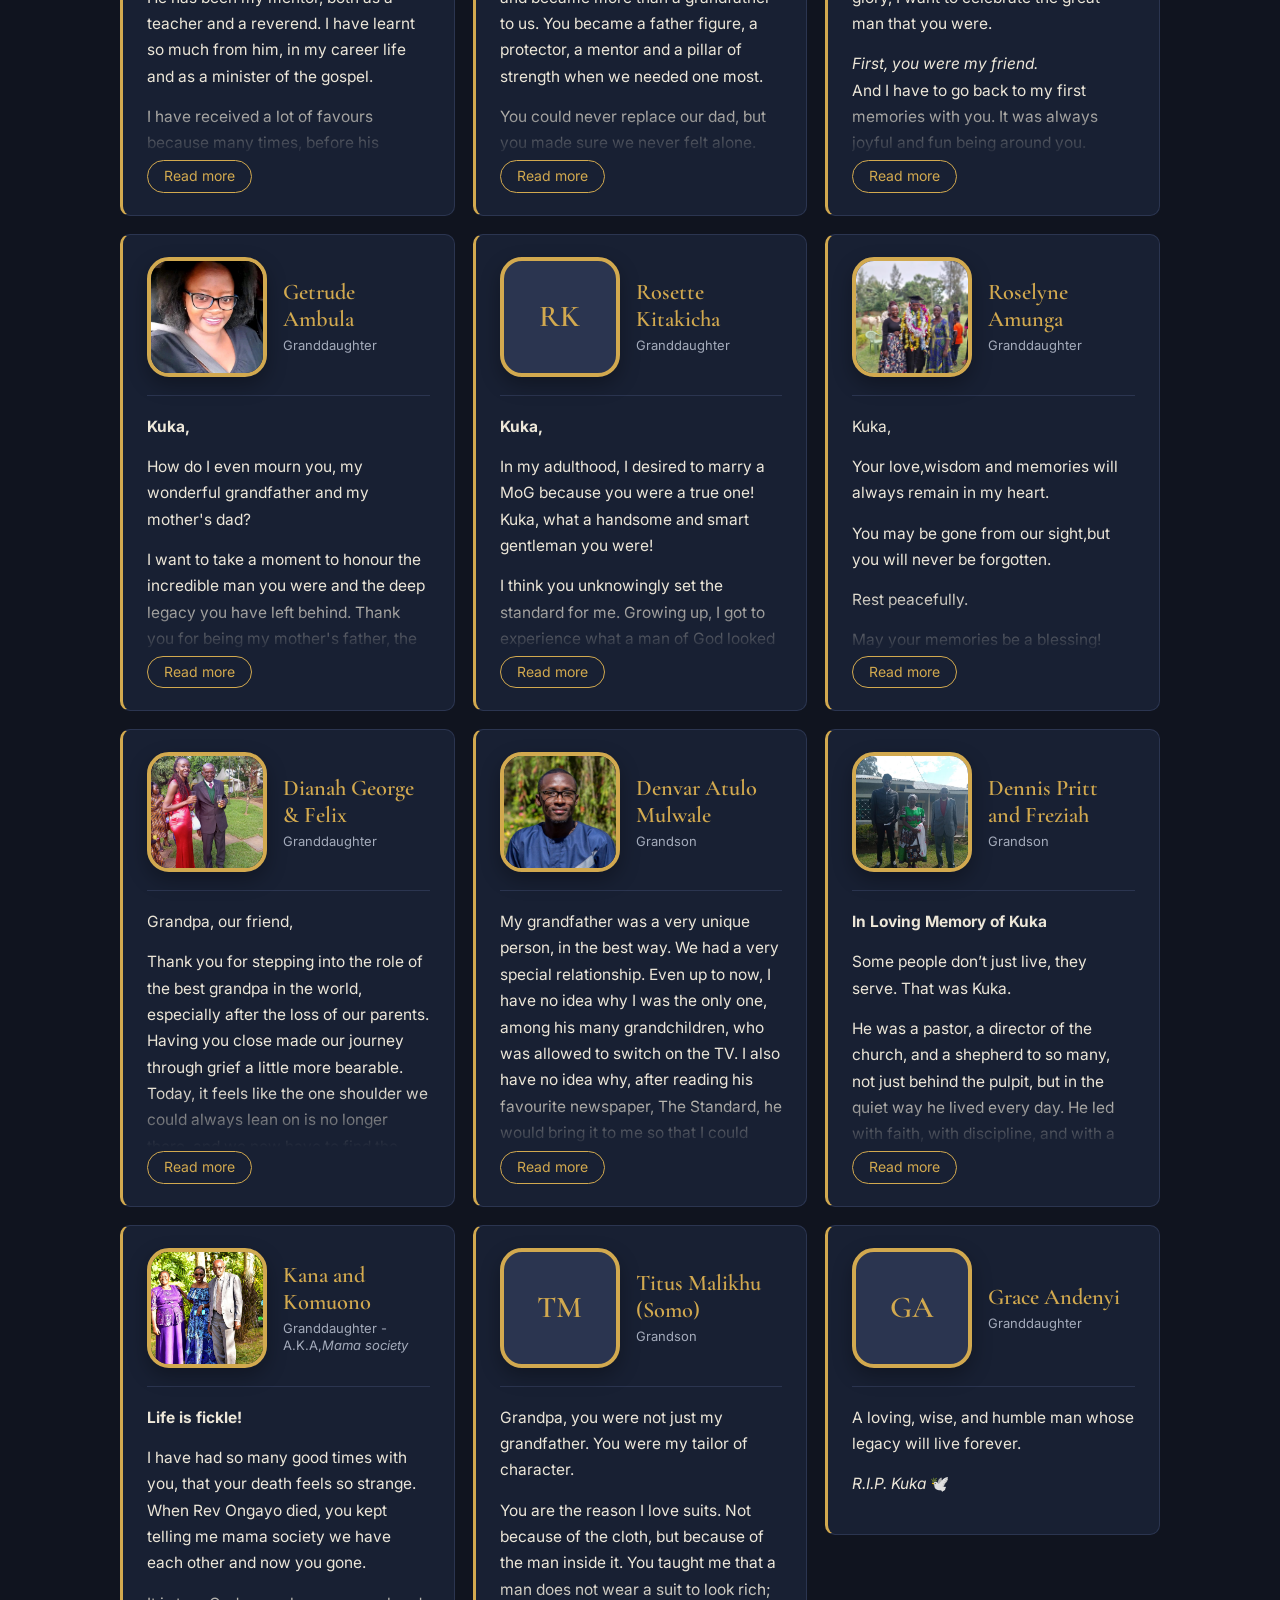
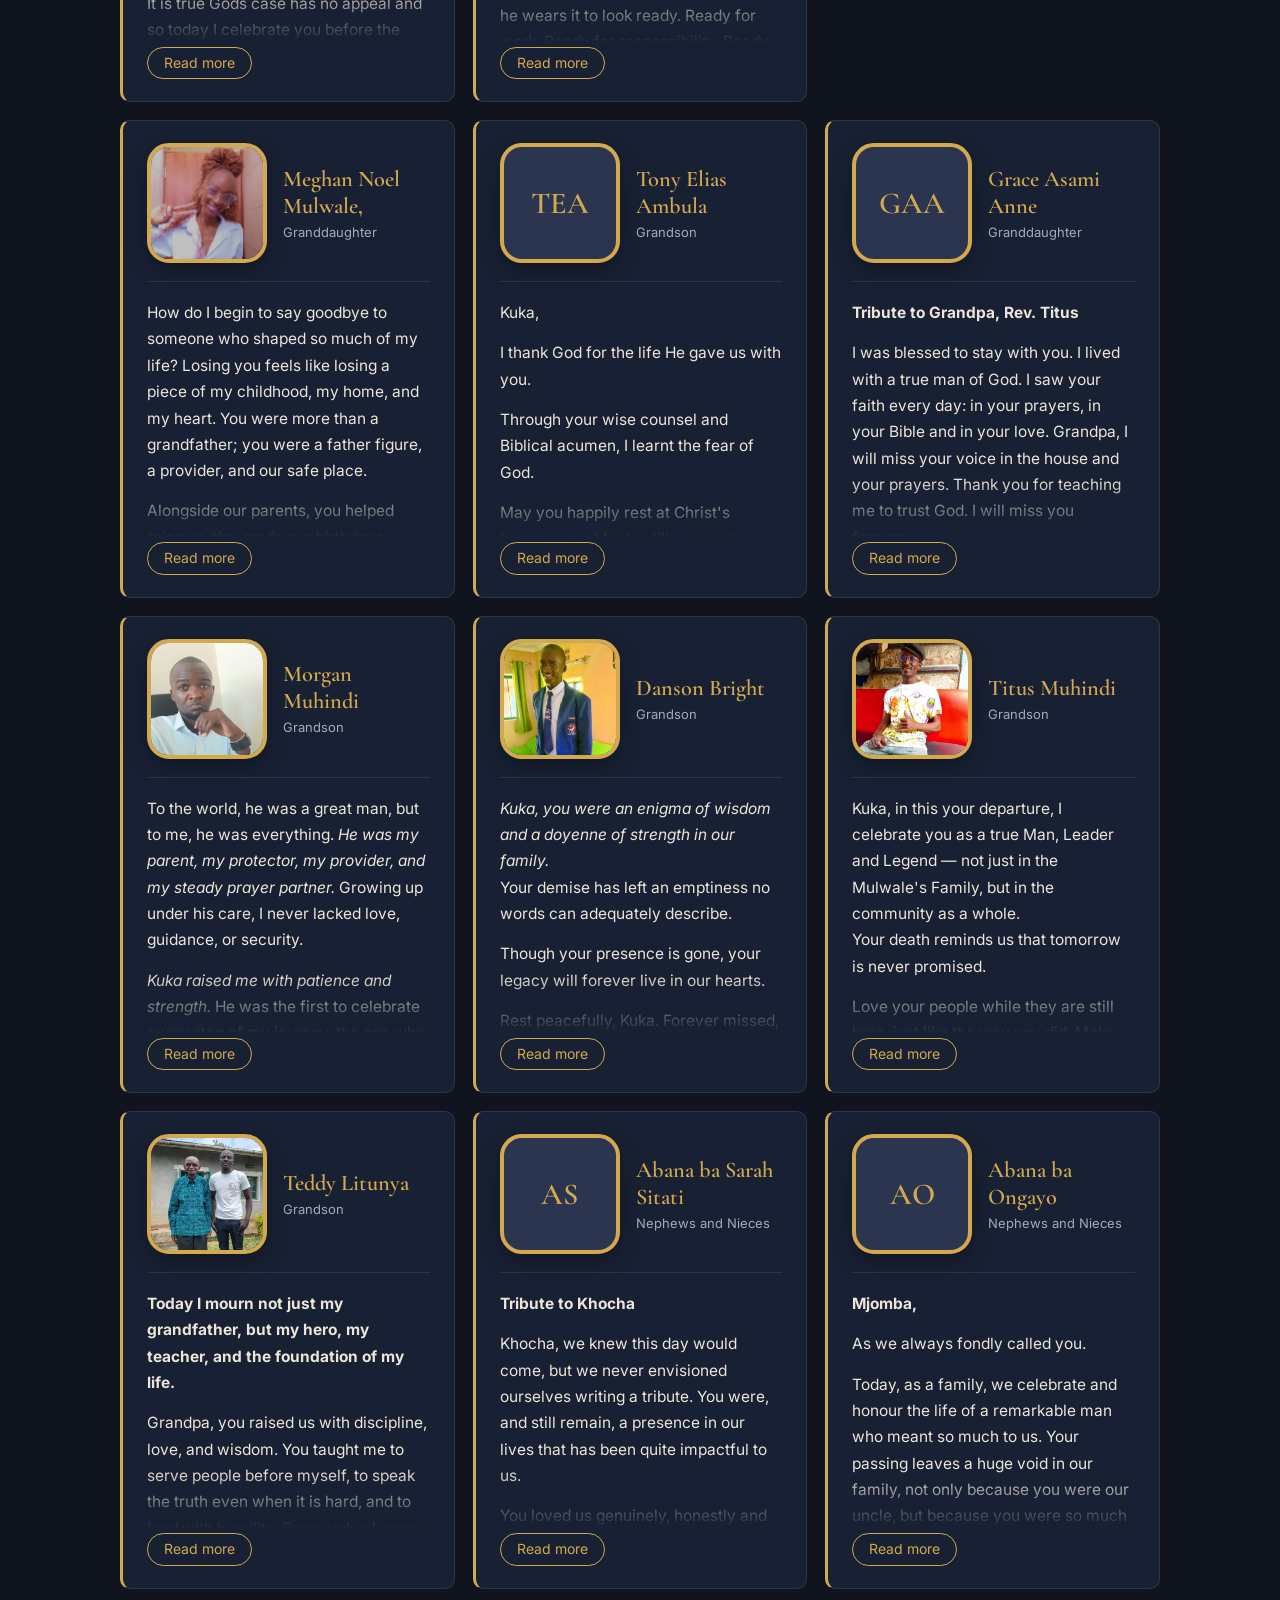
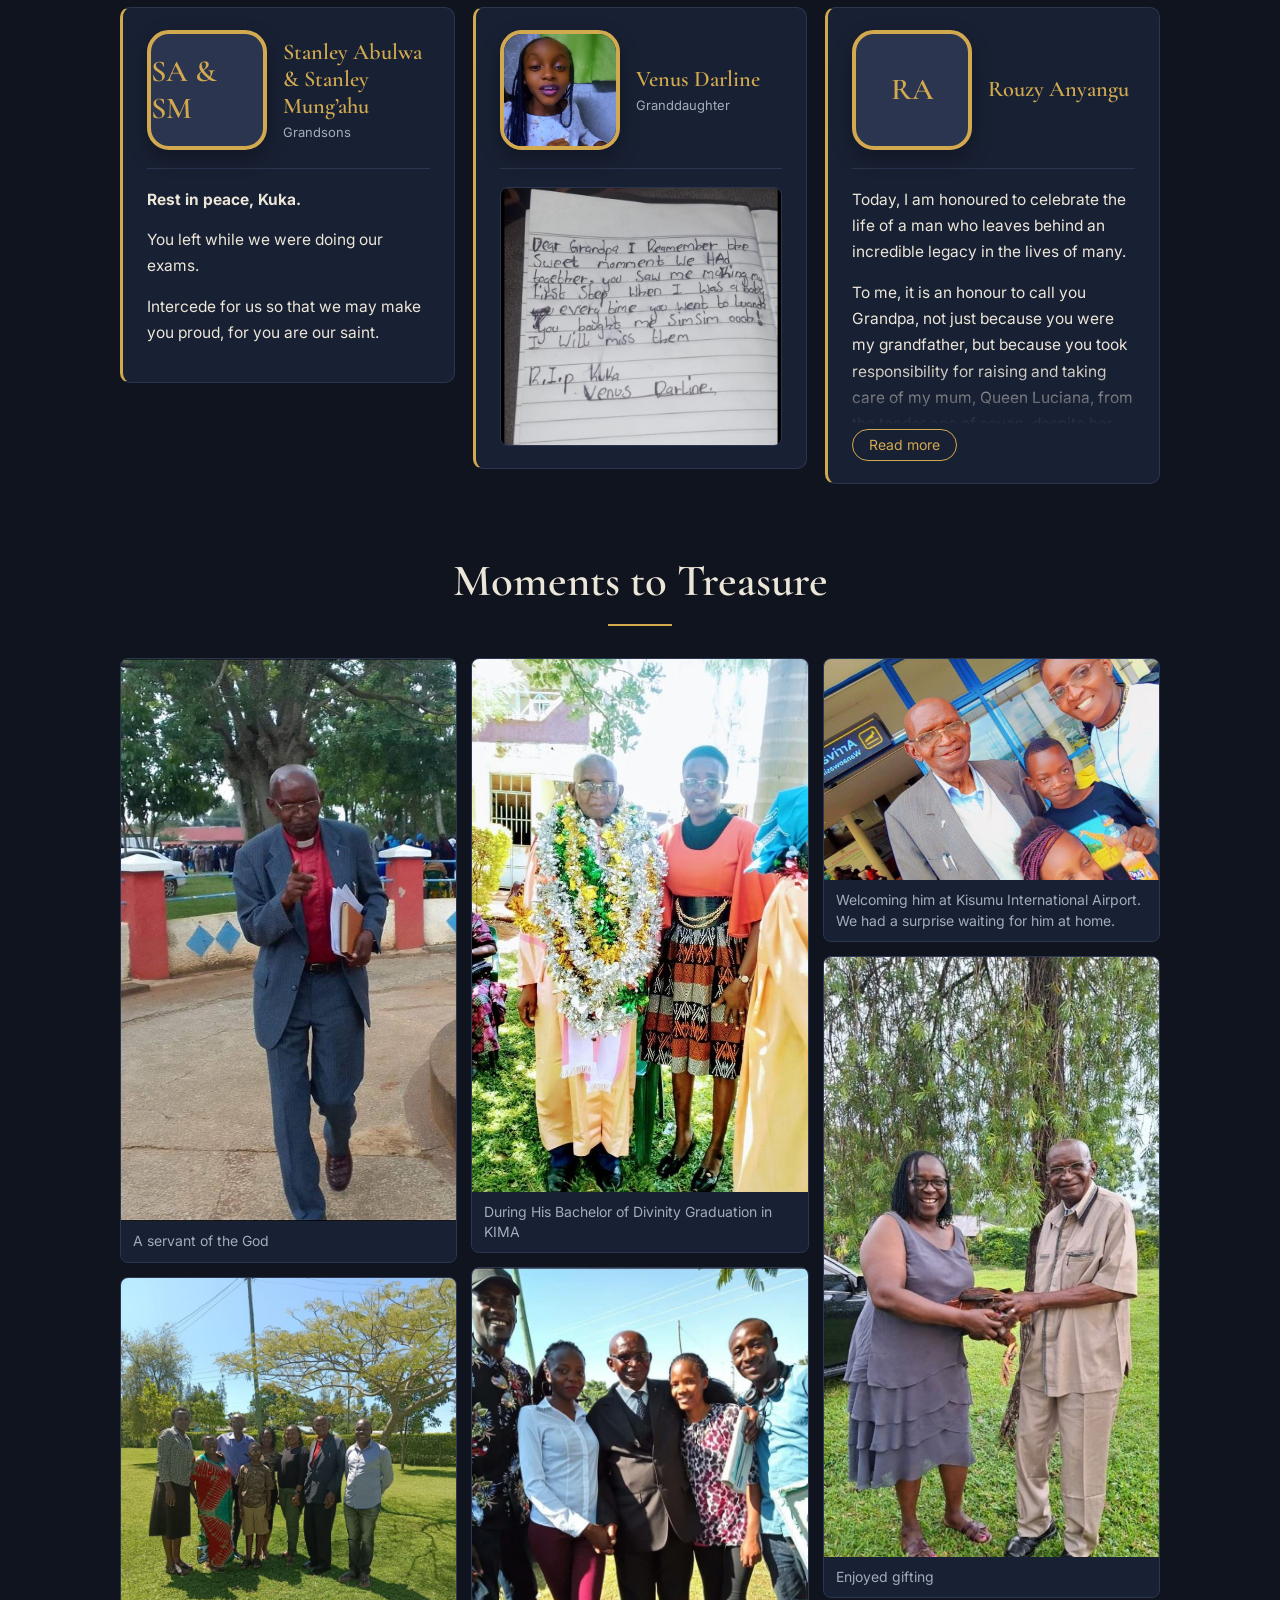
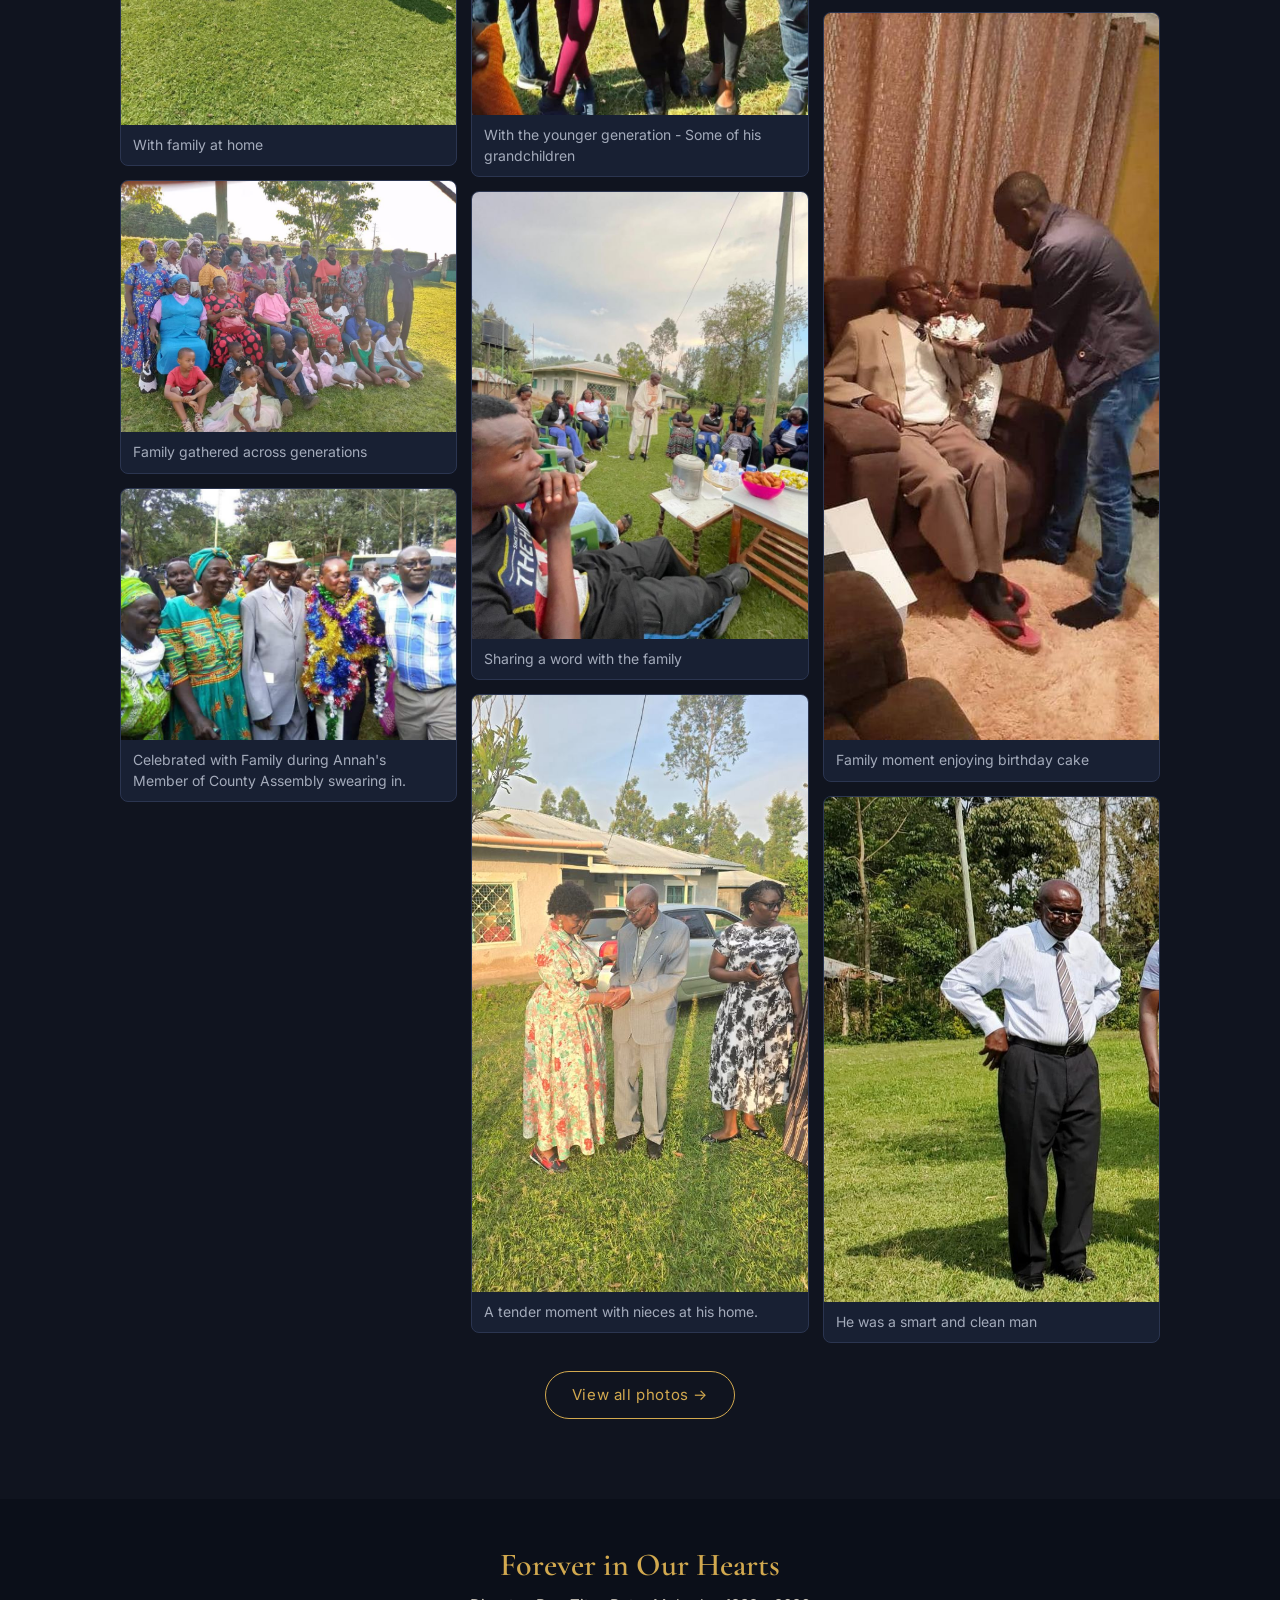
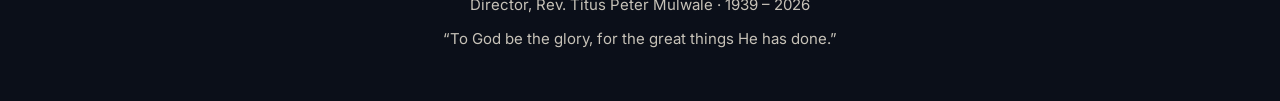
==== commit 4e687fac: "Add files via upload" ====
--- a/index.html
+++ b/index.html
@@ -76,7 +76,7 @@
 
 <section id="legacy"><h2>Legacy &amp; Words to Us</h2>
 <p>He closed his life story with an encouragement to every generation that follows. Four principles ran through everything he did: <strong>faith in God, the value of education, commitment to family,</strong> and <strong>service before personal recognition.</strong></p>
-<div class="legacy"><p>“Do not measure your lives only by what you accumulate; consider what you contribute. Pursue education, respect those who have gone before you, cherish your families and approach leadership with humility.”</p><span>Rev. Director Titus Peter Mulwale</span></div>
+<div class="legacy"><p>“Do not measure your lives only by what you accumulate; consider what you contribute. Pursue education, respect those who have gone before you, cherish your families and approach leadership with humility.”</p><span>Director, Rev. Titus Peter Mulwale</span></div>
 </section>
 
 <section id="tributes" class="gal"><h2>Tributes from Family</h2>
@@ -196,7 +196,7 @@
 <p>He never demanded, and was very appreciative when given.</p>
 <p>I cherish the life he lived and pray God grants him a peaceful eternal rest.</p>
 <p><em>Rest in peace, father-in-law.</em></p>
-<div class="by"><span class="av">C</span><span>Clive<small>Son-in-law</small></span></div>
+<div class="by"><img src="images/kuka-with-clive.jpeg"><span>Clive Malikhu<small>Son-in-law</small></span></div>
 </article>
 
 <article class="tribute">
@@ -302,7 +302,7 @@
 <p>Our dear old man, we will miss your ‘I dearly love you’ messages, your valentine's day wishes, and your christmas and new year messages. You really wanted to be here longer, to continue loving and taking care of us, but God called you home.  I hope that wherever you are, you have found the peace and rest you deserve. Please tell mummy and daddy, we are here, trying to be the best humans they ever wanted us to be. We will definitely make you all proud.</p>
 <p>May your memories be a blessing!</p>
 <p>With love,</p>
-<div class="by"><span class="av">DG & F</span><span> Dianah George & Felix</span></div>
+<div class="by"><img src="images/people/diana-ambula.jpeg"> <span> Dianah George & Felix<small>Granddaughter</small> </span></div>
 </article>
 
 <article class="tribute">
@@ -372,7 +372,7 @@
 <p>You always spoke so beautifully about us and believed we were destined for greatness. Thank you for every sacrifice, every birthday cake, every gift, every encouraging word, and every moment you made us feel loved.</p>
 <p>Though I can no longer hear your voice or share my achievements with you, I promise to carry your love and hopes with me. Every milestone I reach will be a tribute to you.</p>
 <p>Rest peacefully, Grandpa. I am forever grateful that I got to be raised and loved by you. I will make you proud, even from afar. Until we meet again, may your soul rest in eternal peace. ❤️🕊️</p>
-<div class="by"><span class="av">MNM</span><span>Meghan Noel Mulwale,<small>Granddaughter</small></span> </div>
+<div class="by"><img src="images/people/meghan-noel.jpeg"> <span>Meghan Noel Mulwale,<small>Granddaughter</small></span> </div>
 </article>
 
 <article class="tribute">
@@ -398,14 +398,14 @@
 <p><em>Kuka raised me with patience and strength.</em> He was the first to celebrate every step of my journey, the one who always trusted in who I was becoming, and the pillar who prayed over my life daily. In his quiet wisdom and warm affection, I saw what true faith and unconditional love look like.</p>
 <p>Thank you, Kuka, for believing in me, for covering me in your prayers, and for being the foundation of my life since childhood. The lessons you taught me and the love you poured into me will guide me for the rest of my days.</p>
 <p>Rest in peace, Kuka. You fought the good fight, and your legacy lives in my heart forever.</p>
-<div class="by"><span class="av">MM</span><span>Morgan Muhindi<small>Grandson</small></span></div>
+<div class="by"><img src="images/people/morgan-muhindi.jpeg"> <span>Morgan Muhindi<small>Grandson</small></span></div>
 </article>
 
 <article class="tribute">
 <p><em>Kuka, you were an enigma of wisdom and a doyenne of strength in our family.</em><br>Your demise has left an emptiness no words can adequately describe.</p>
 <p>Though your presence is gone, your legacy will forever live in our hearts.</p>
 <p>Rest peacefully, Kuka. Forever missed, forever remembered.</p>
-<div class="by"><img src="images/people/dan-with-kuka2.jpeg"> <span>Danson Bright<small>Grandson</small></span></div>
+<div class="by"><img src="images/people/dan-bright2.jpeg"> <span>Danson Bright<small>Grandson</small></span></div>
 </article>
 
 <article class="tribute">
@@ -477,6 +477,11 @@
 <div class="by"><span class="av">SA & SM</span><span>Stanley Abulwa &amp; Stanley Mung’ahu<small>Grandsons</small></span></div>
 </article>
 
+<article class="tribute note-card">
+<img class="note" src="images/venus-darline,granddaughter-tribute.jpeg" alt="Handwritten tribute from Venus Darline: Dear Grandpa, I remember the sweet moment we had together, you saw me making my first step when I was a baby. Every time you went to Luanda you bought me SimSim ooh! I will miss them. R.I.P Kuka, Venus Darline.">
+<div class="by"><img src="images/people/venus-darline.jpeg"> <span>Venus Darline<small>Granddaughter</small></span></div>
+</article>
+
 
 <article class="tribute">
 <p>Today, I am honoured to celebrate the life of a man who leaves behind an incredible legacy in the lives of many.</p>
@@ -514,7 +519,7 @@
 <p class="more-photos"><a class="btn" href="gallery.html">View all photos →</a></p>
 </section>
 
-<footer><h3>Forever in Our Hearts</h3><p>Rev. Director Titus Peter Mulwale · 1939 – 2026</p><p>“To God be the glory, for the great things He has done.”</p></footer>
+<footer><h3>Forever in Our Hearts</h3><p>Director, Rev. Titus Peter Mulwale · 1939 – 2026</p><p>“To God be the glory, for the great things He has done.”</p></footer>
 
 <div class="lb" id="lb" role="dialog" aria-label="Photo viewer"><button class="x" aria-label="Close">×</button><button class="pv" aria-label="Previous">‹</button><img alt=""><p></p><button class="nx" aria-label="Next">›</button></div>
 
--- a/css/style.css
+++ b/css/style.css
@@ -128,3 +128,11 @@
 .tribute:nth-child(3n) .by>img,.tribute:nth-child(3n) .by>.av,.tribute:nth-child(3n) .by>.pics{animation-delay:-3.3s}
 @keyframes bob{0%,100%{transform:translateY(0)}50%{transform:translateY(-7px)}}
 @media (prefers-reduced-motion:reduce){.tribute .by>img,.tribute .by>.av,.tribute .by>.pics{animation:none}}
+
+/* handwritten tribute cards */
+.tribute.note-card .body{max-height:none !important}
+.tribute.note-card .body::after{display:none}
+.tribute .note{display:block;width:100%;height:auto;border-radius:8px;border:1px solid var(--line)}
+
+.tribute .note{cursor:zoom-in}
+.lb.single .pv,.lb.single .nx{display:none}
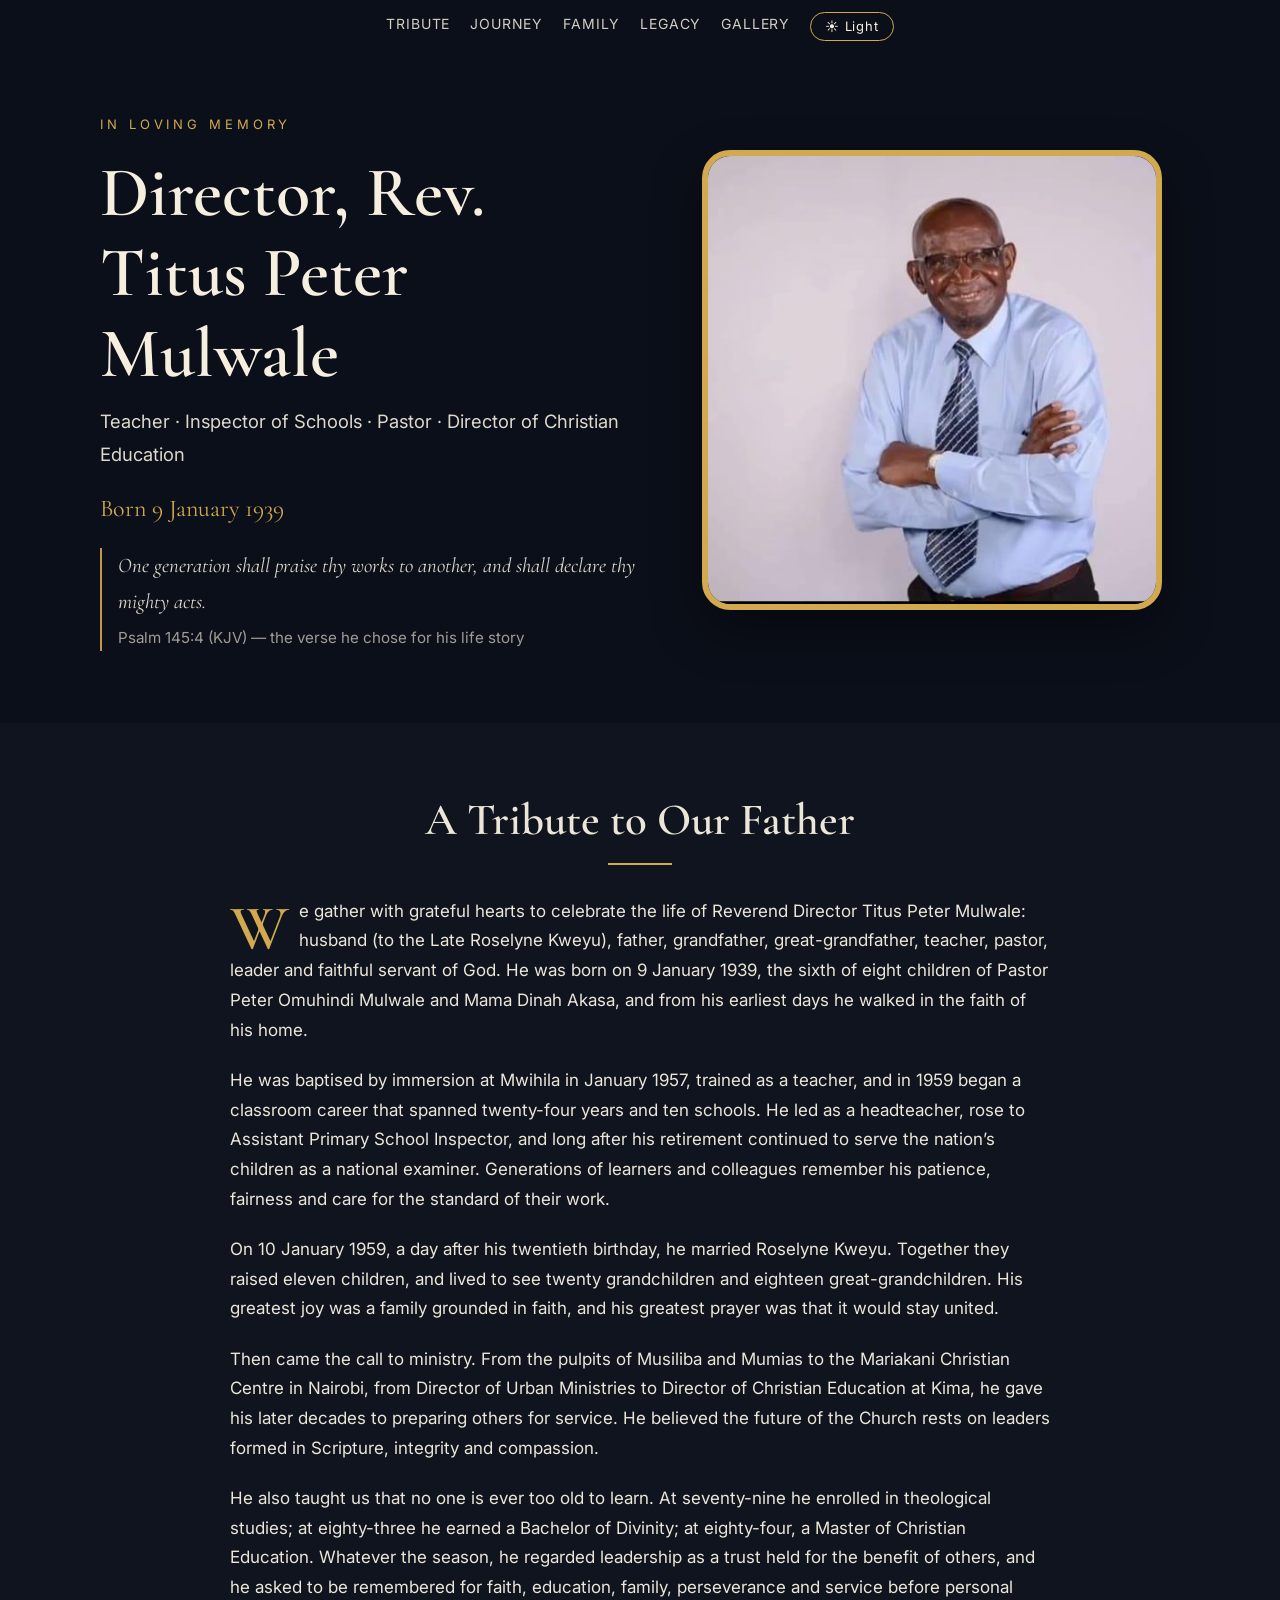
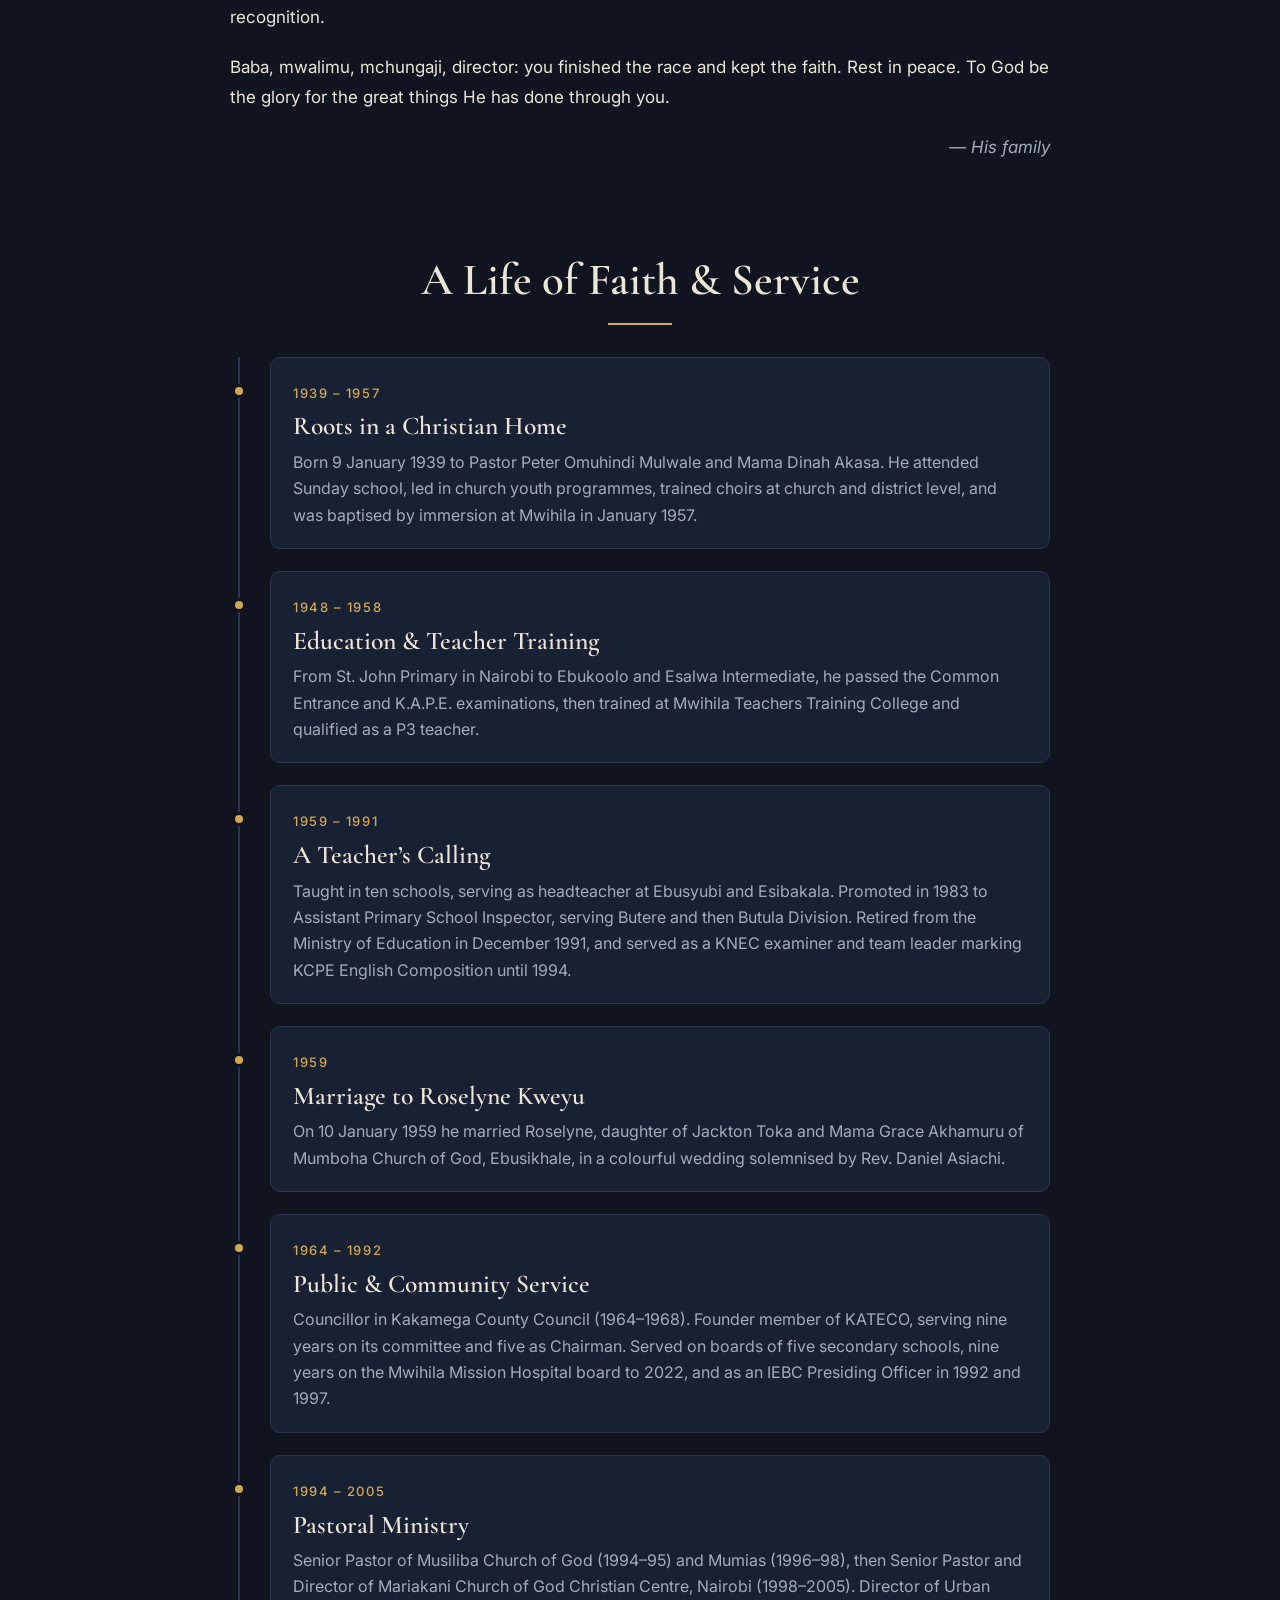
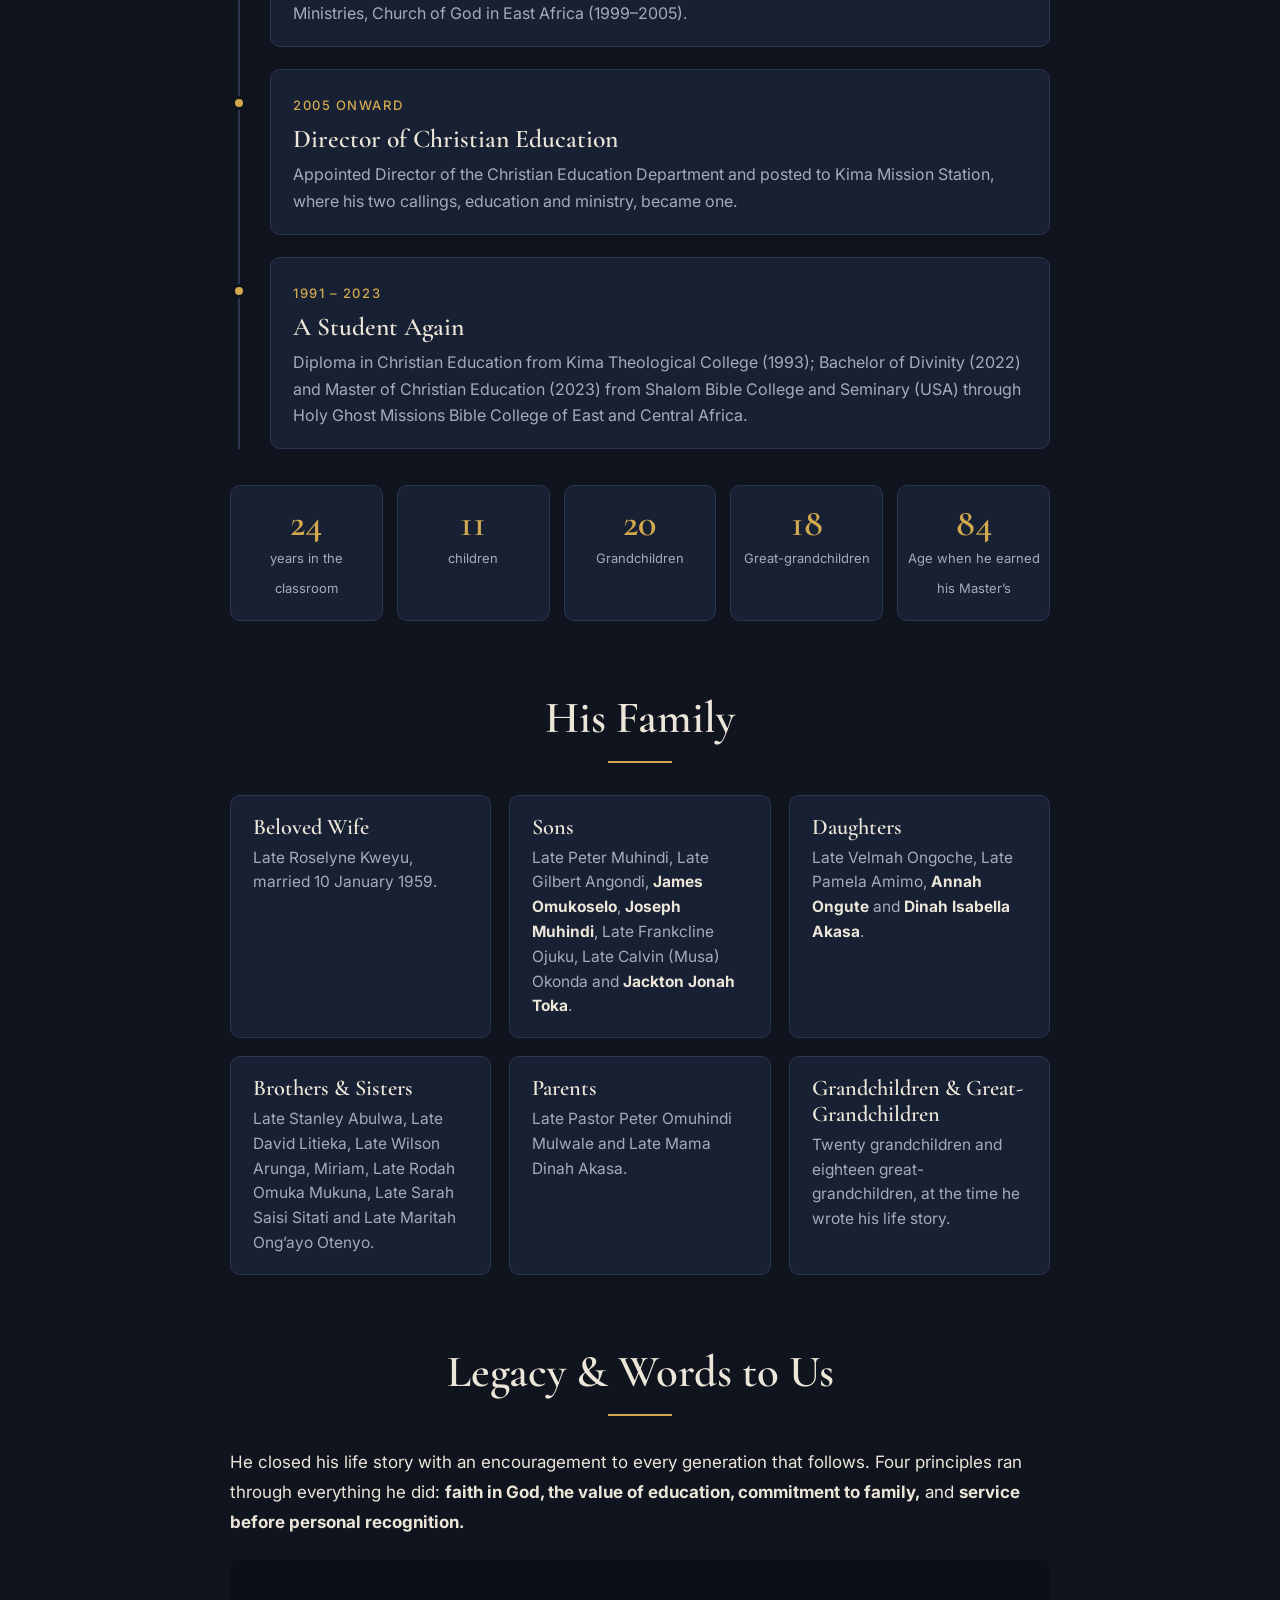
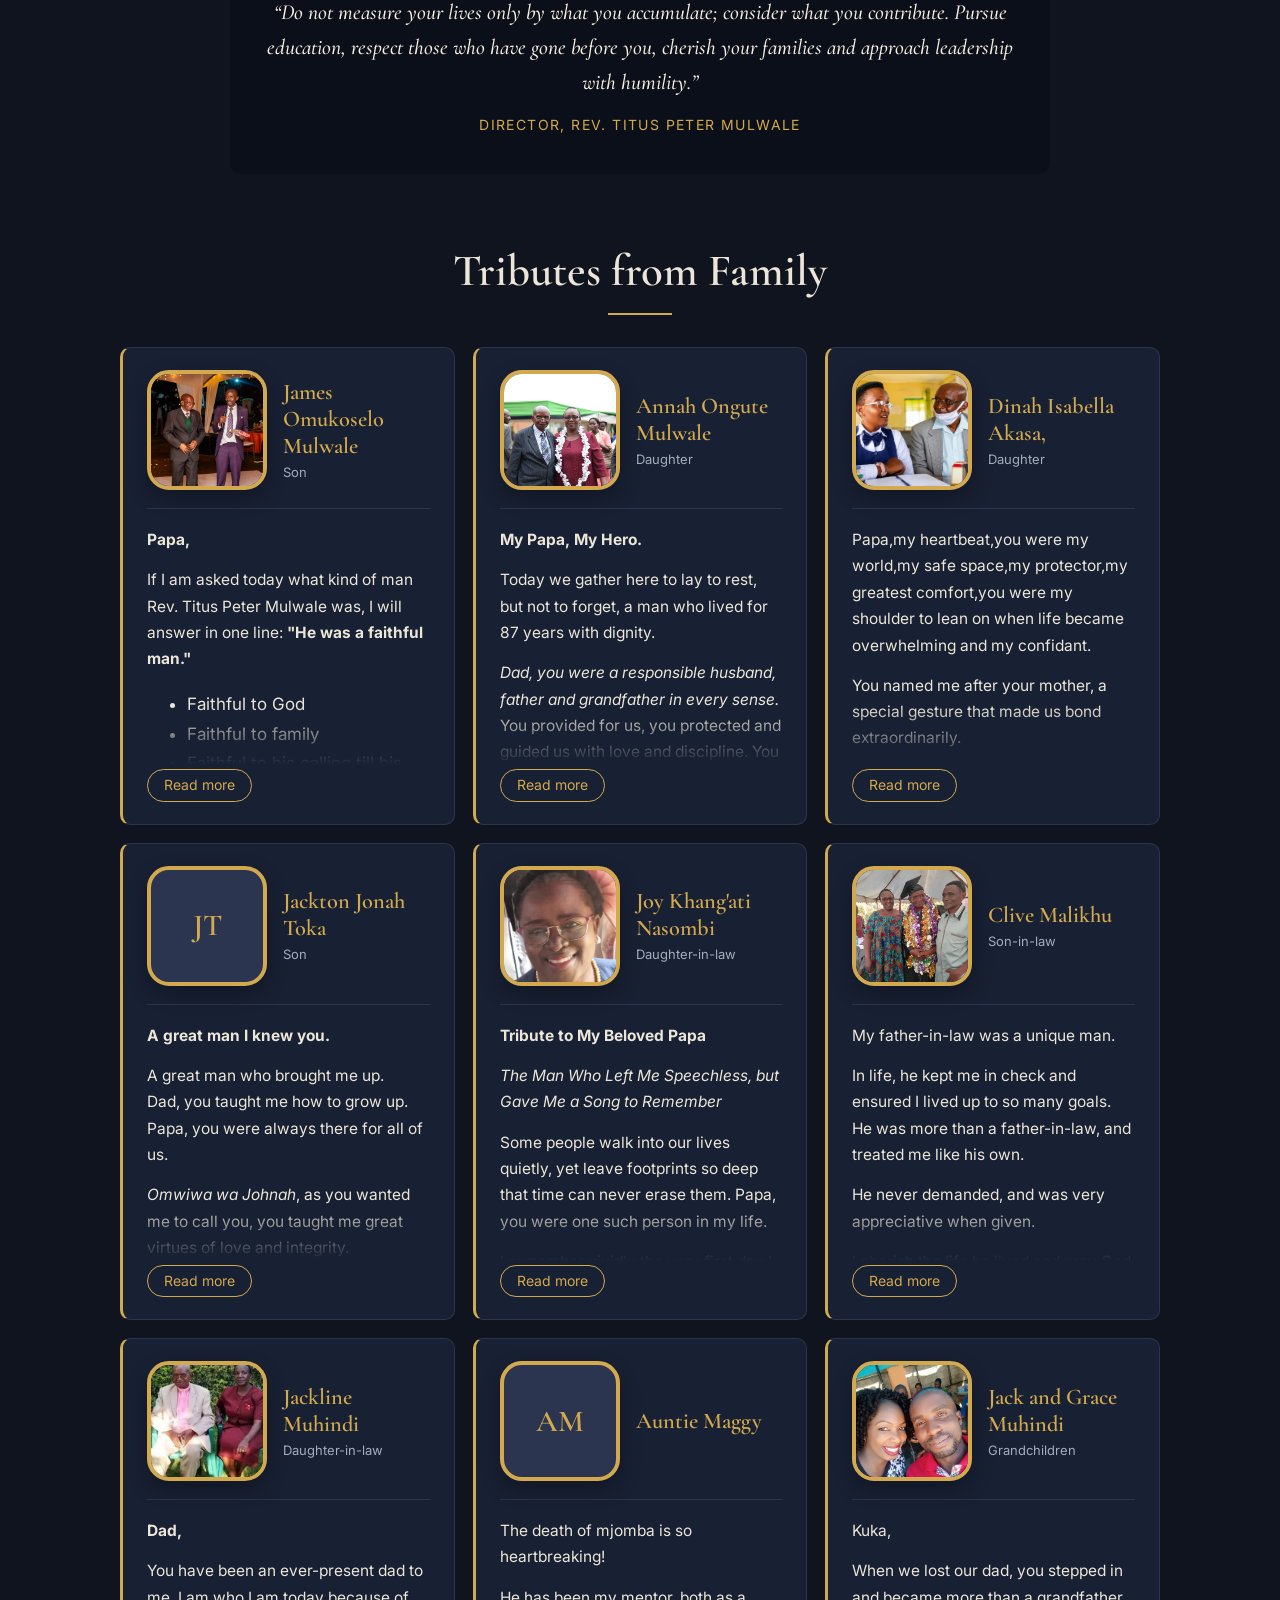
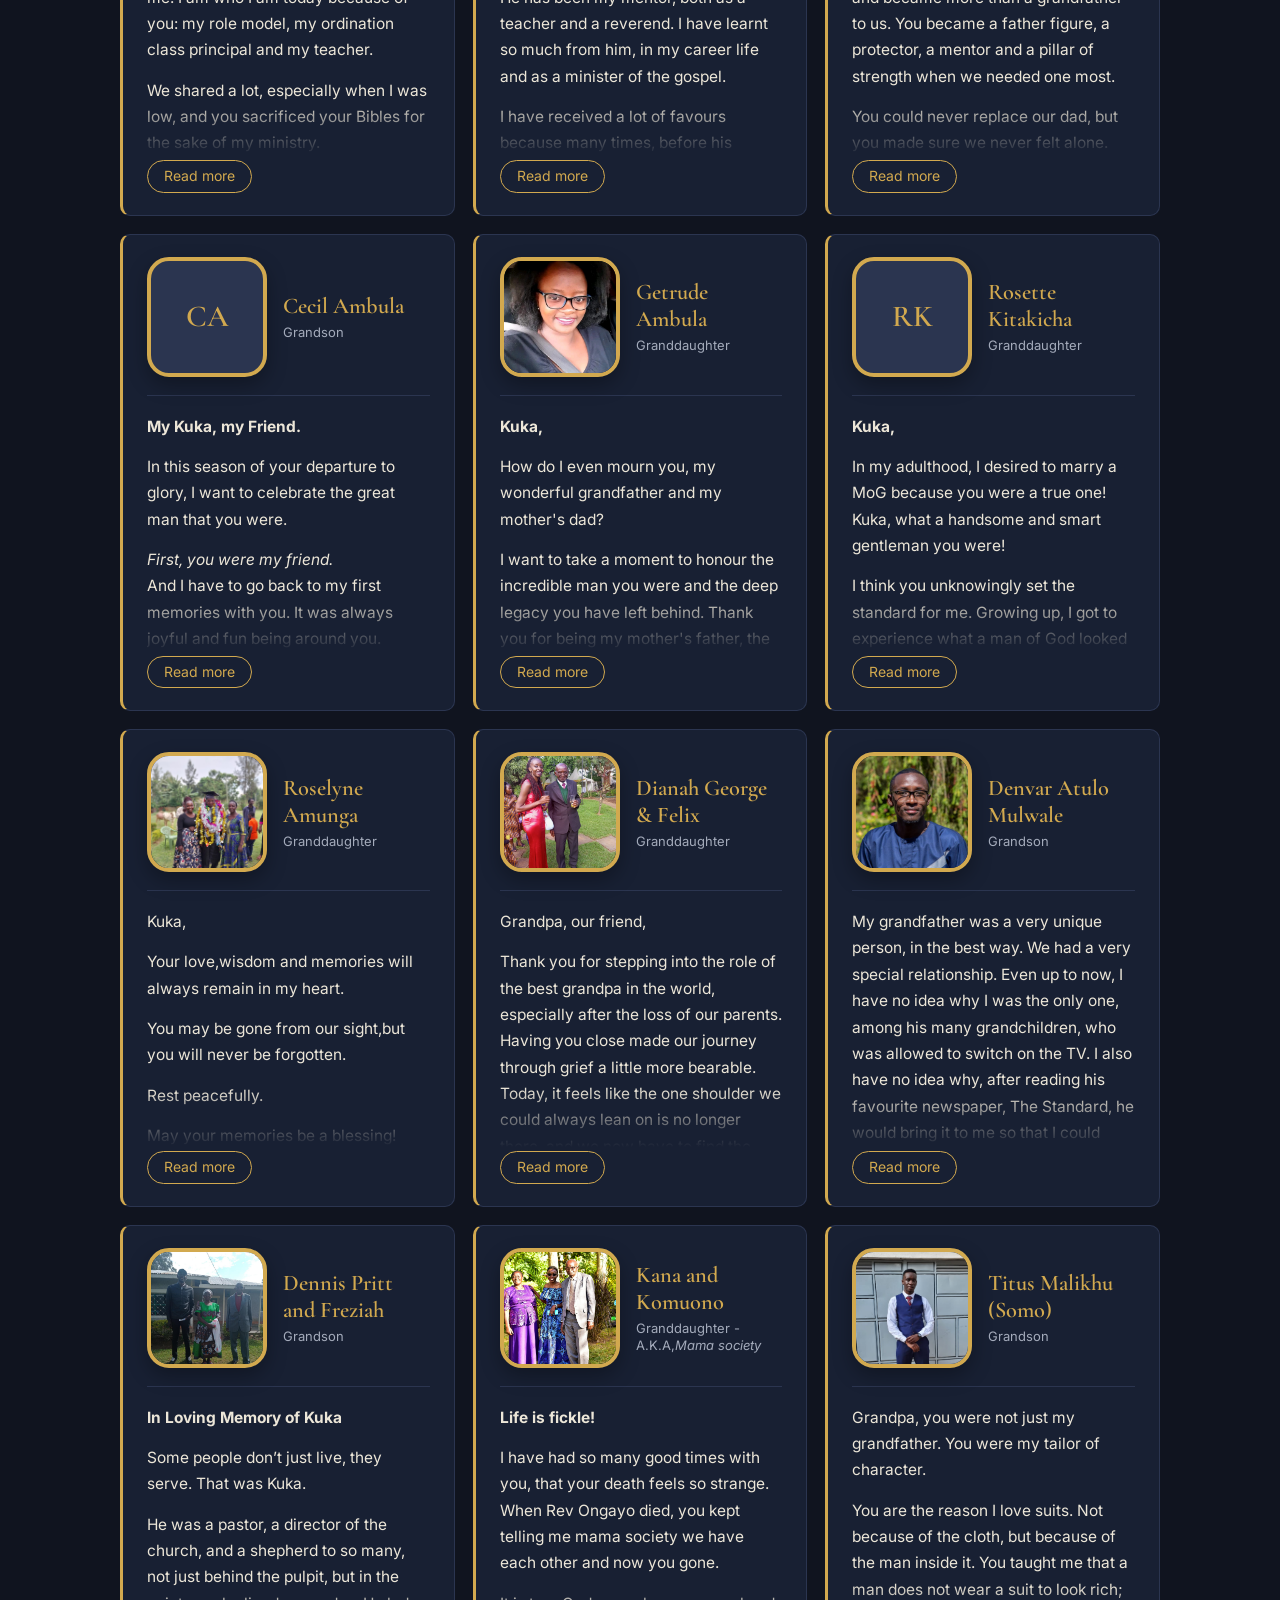
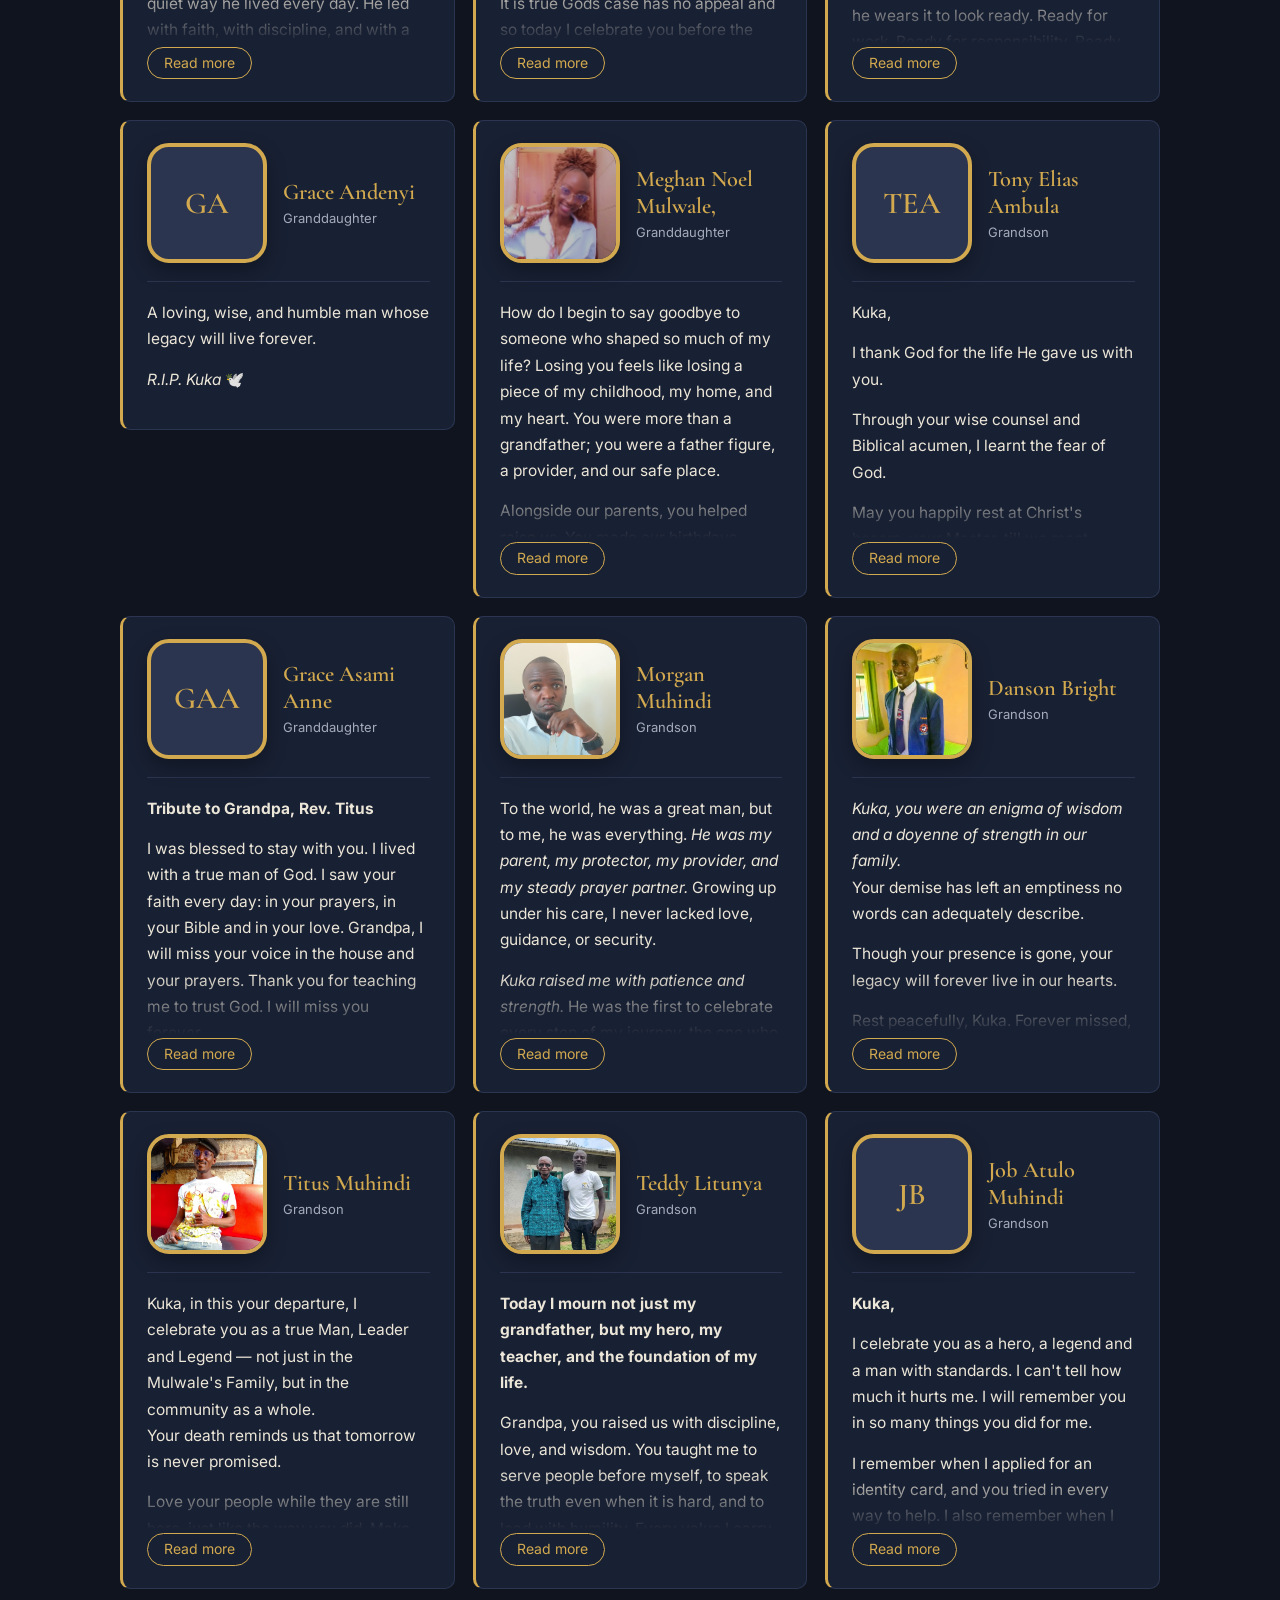
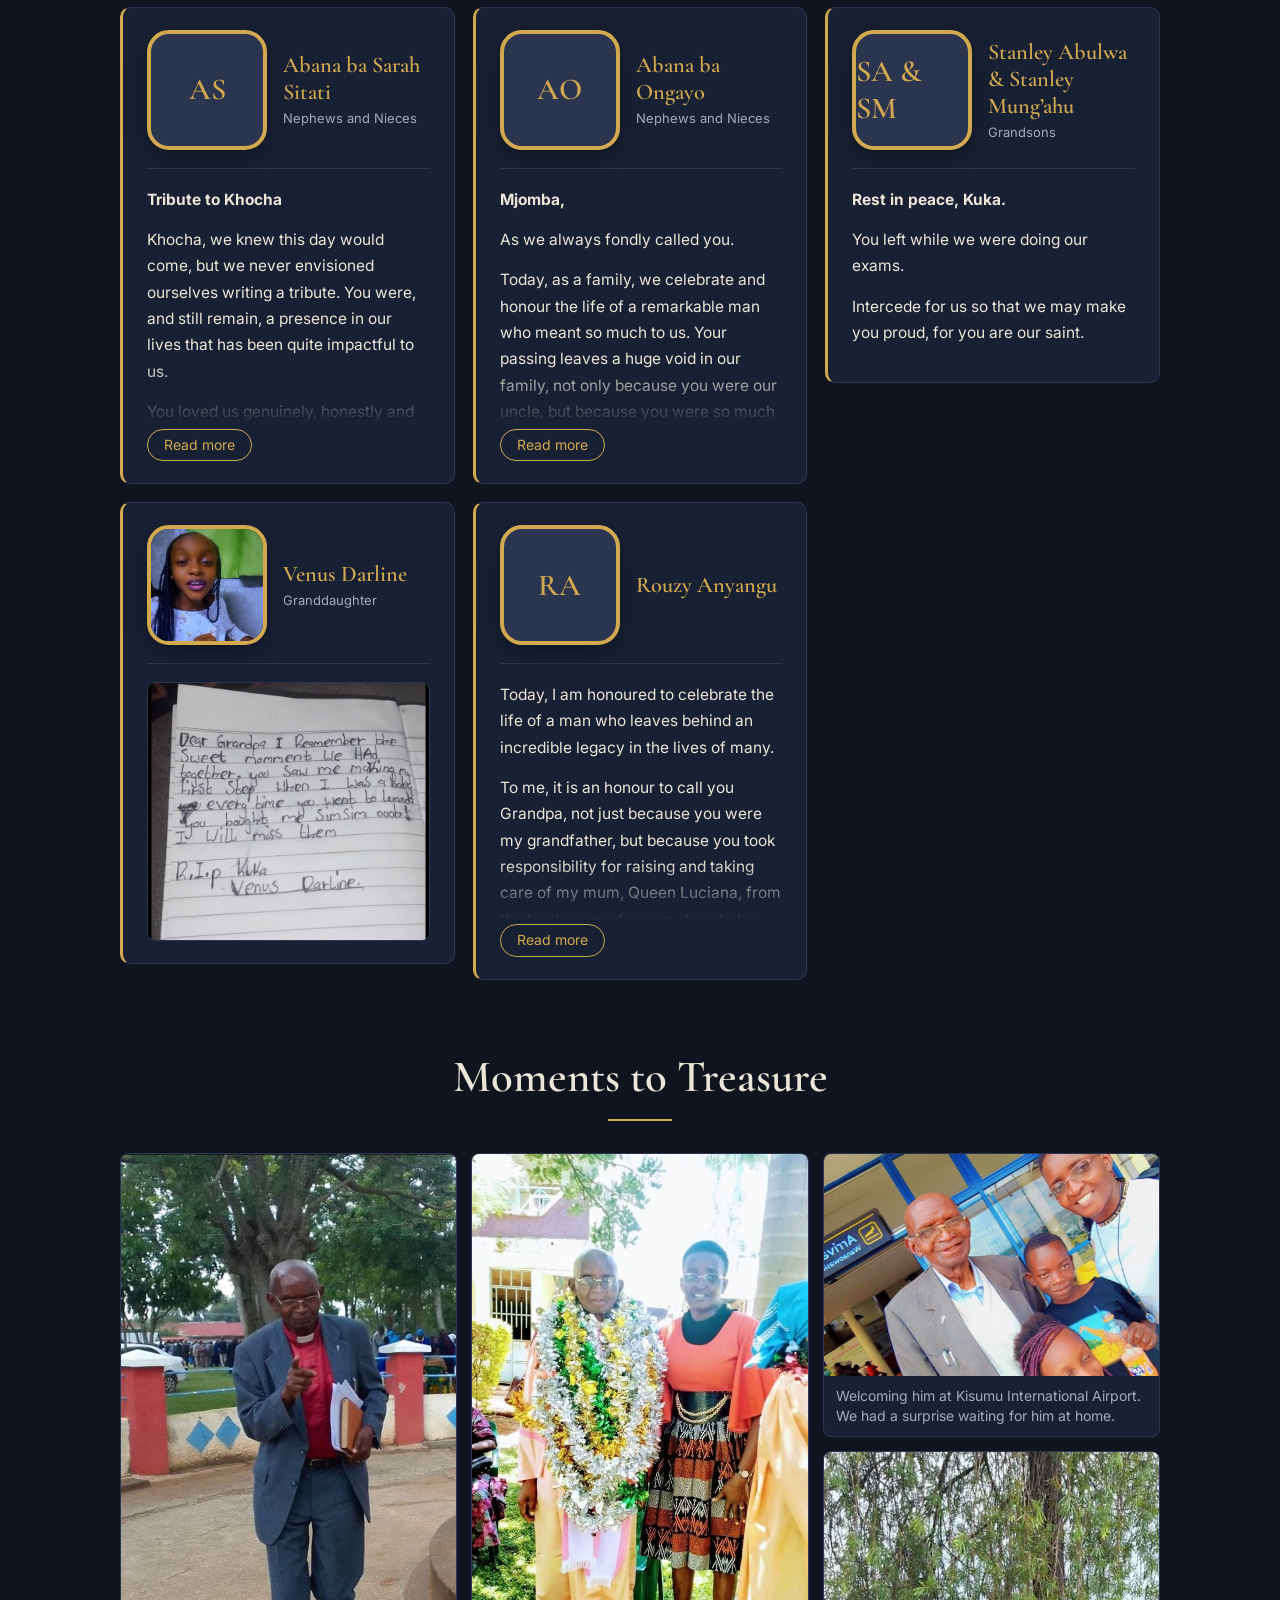
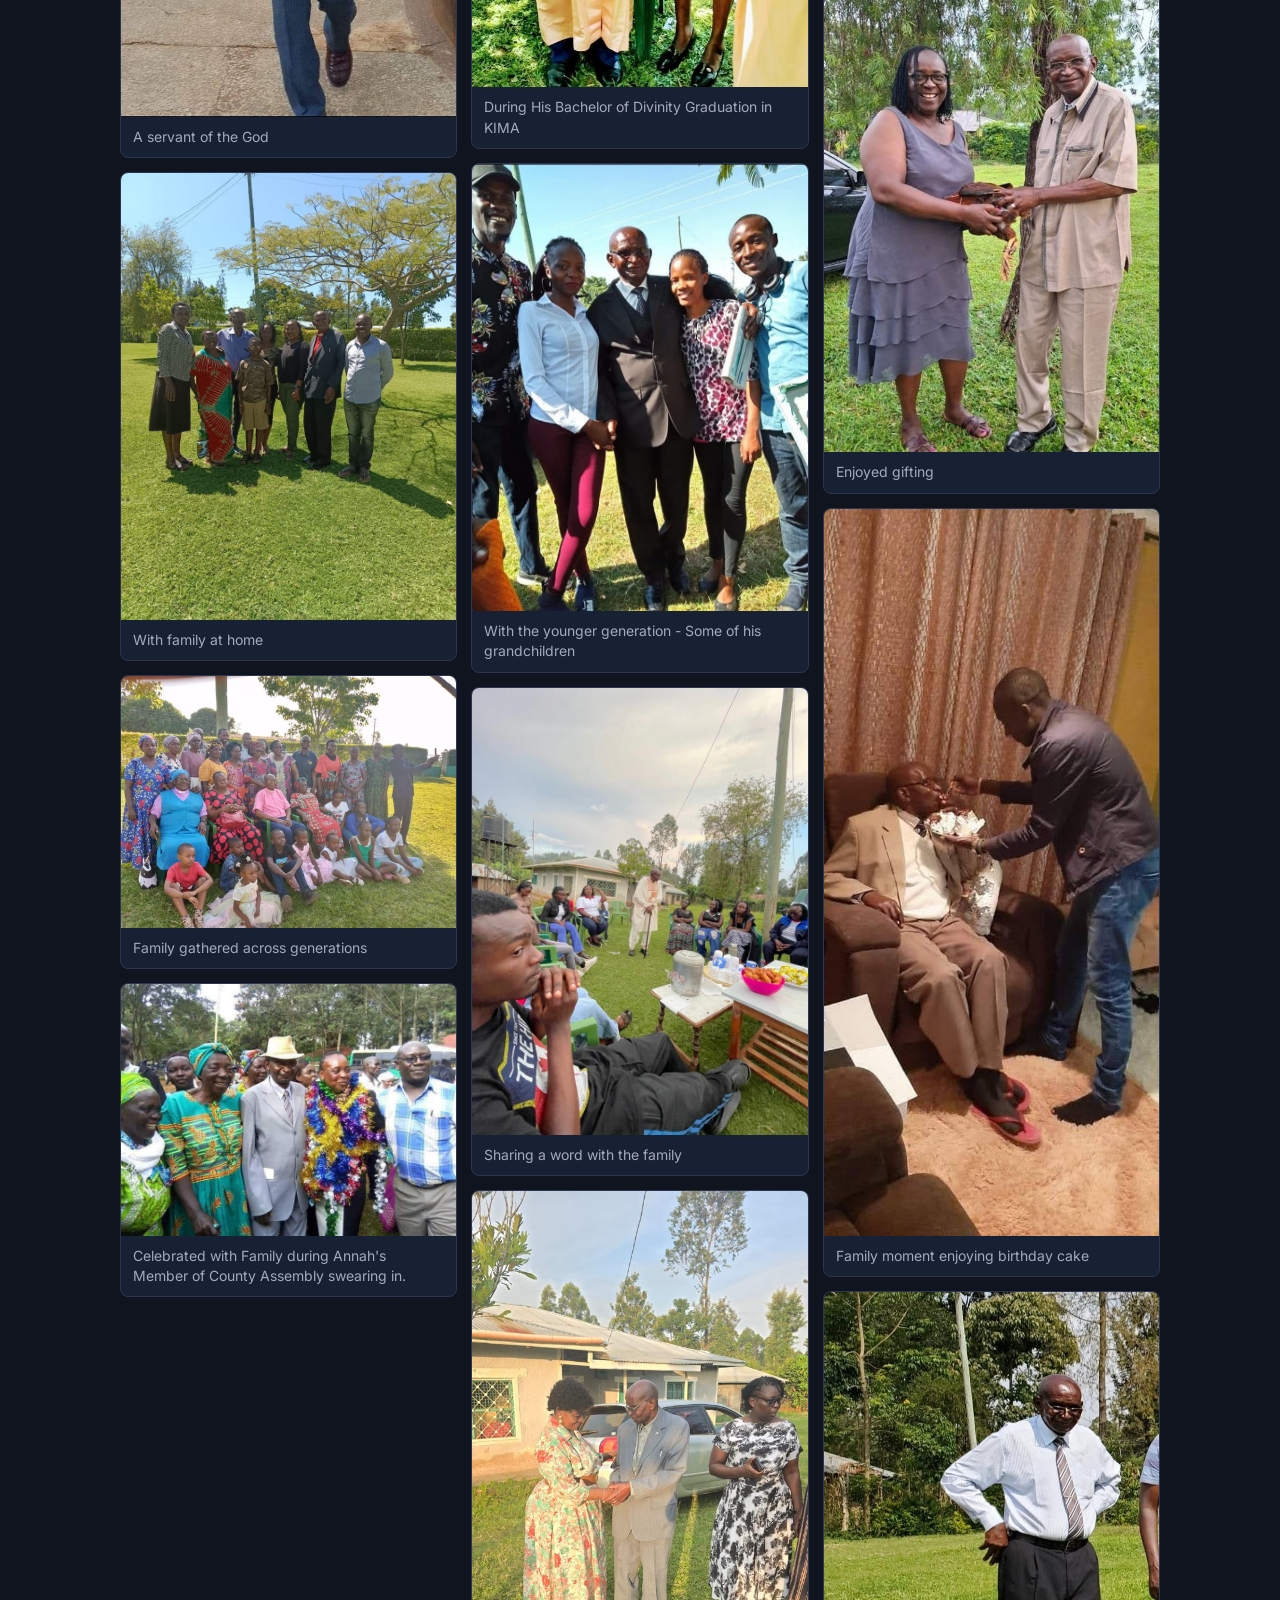
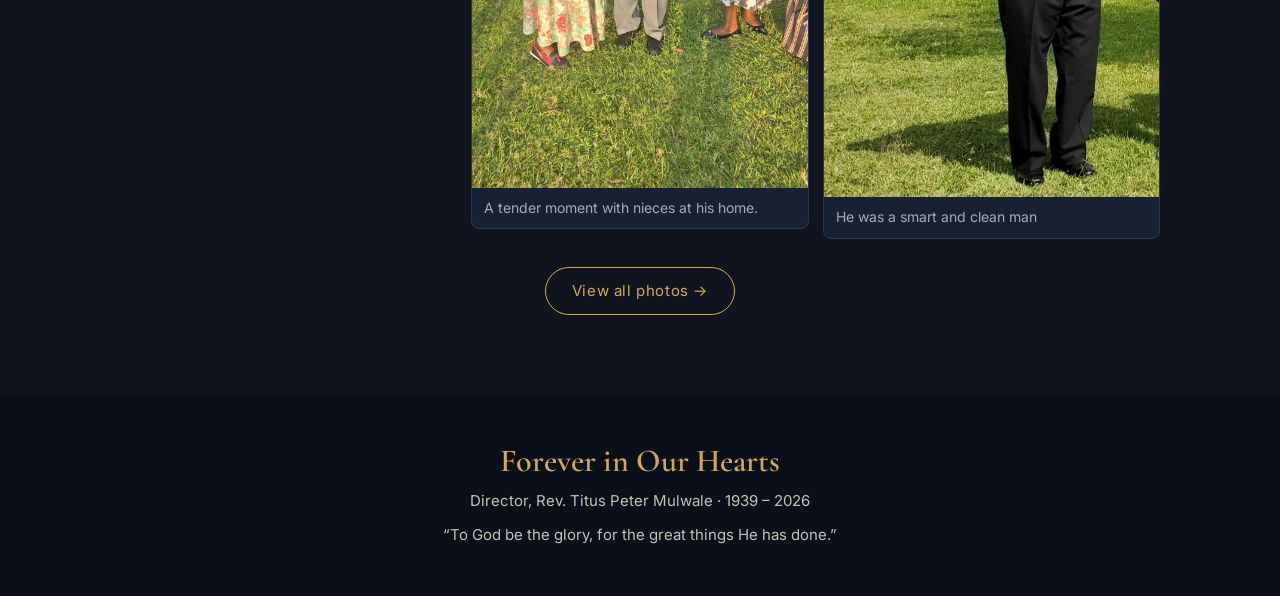
==== commit d297fd2f: "Add files via upload" ====
--- a/index.html
+++ b/index.html
@@ -200,6 +200,14 @@
 </article>
 
 <article class="tribute">
+<p><strong>Dad,</strong></p>
+<p>You have been an ever-present dad to me. I am who I am today because of you: my role model, my ordination class principal and my teacher.</p>
+<p>We shared a lot, especially when I was low, and you sacrificed your Bibles for the sake of my ministry.</p>
+<p><em>Rest in peace, Dad.</em></p>
+<div class="by"><img src="images/people/jackline-muhindi.jpeg"><span>Jackline Muhindi<small>Daughter-in-law</small></span></div>
+</article>
+
+<article class="tribute">
 <p>The death of mjomba is so heartbreaking!</p>
 <p>He has been my mentor, both as a teacher and a reverend. I have learnt so much from him, in my career life and as a minister of the gospel.</p>
 <p>I have received a lot of favours because many times, before his friends, I was his daughter, and he introduced me as that!</p>
@@ -356,7 +364,7 @@
 <p>I had the privilege of being named after you, and to some extent most folks in our church used to call me Director. With pride, I will carry your name and scale up the legacy.</p>
 <p>I promise you this: I will wear my suits the way you wore yours, clean, humble, and with dignity. I will work the way you prayed.</p>
 <p><em>Rest easy, Guks, with love.</em></p>
-<div class="by"><span class="av">TM</span><span>Titus Malikhu (Somo)<small>Grandson</small></span></div>
+<div class="by"><img src="images/people/titus-malikhu.jpeg"><span>Titus Malikhu (Somo)<small>Grandson</small></span></div>
 </article>
 
 <article class="tribute">
@@ -427,6 +435,15 @@
 <p><em>Rest well, my hero. I will make you proud.</em></p>
 <p><em>Forever your grandson</em></p>
 <div class="by"><img src="images/people/teddy-litunya.jpeg"> <span>Teddy Litunya<small>Grandson</small></span></div>
+</article>
+
+<article class="tribute">
+<p><strong>Kuka,</strong></p>
+<p>I celebrate you as a hero, a legend and a man with standards. I can't tell how much it hurts me. I will remember you in so many things you did for me.</p>
+<p>I remember when I applied for an identity card, and you tried in every way to help. I also remember when I came to see you last December. You gave me advice that I am still using up to now and will use for the rest of my life, and I promise you, Kuka, I will not go against it.</p>
+<p>Rest easy, Kuka. Rest well, Kuka. Nobody will fill your shoes in the community, or even in church.</p>
+<p><em>God grant you an eternal place.</em> 🙏🏿🥲</p>
+<div class="by"><span class="av">JB</span> <span>Job Atulo Muhindi<small>Grandson</small></span></div>
 </article>
 
 
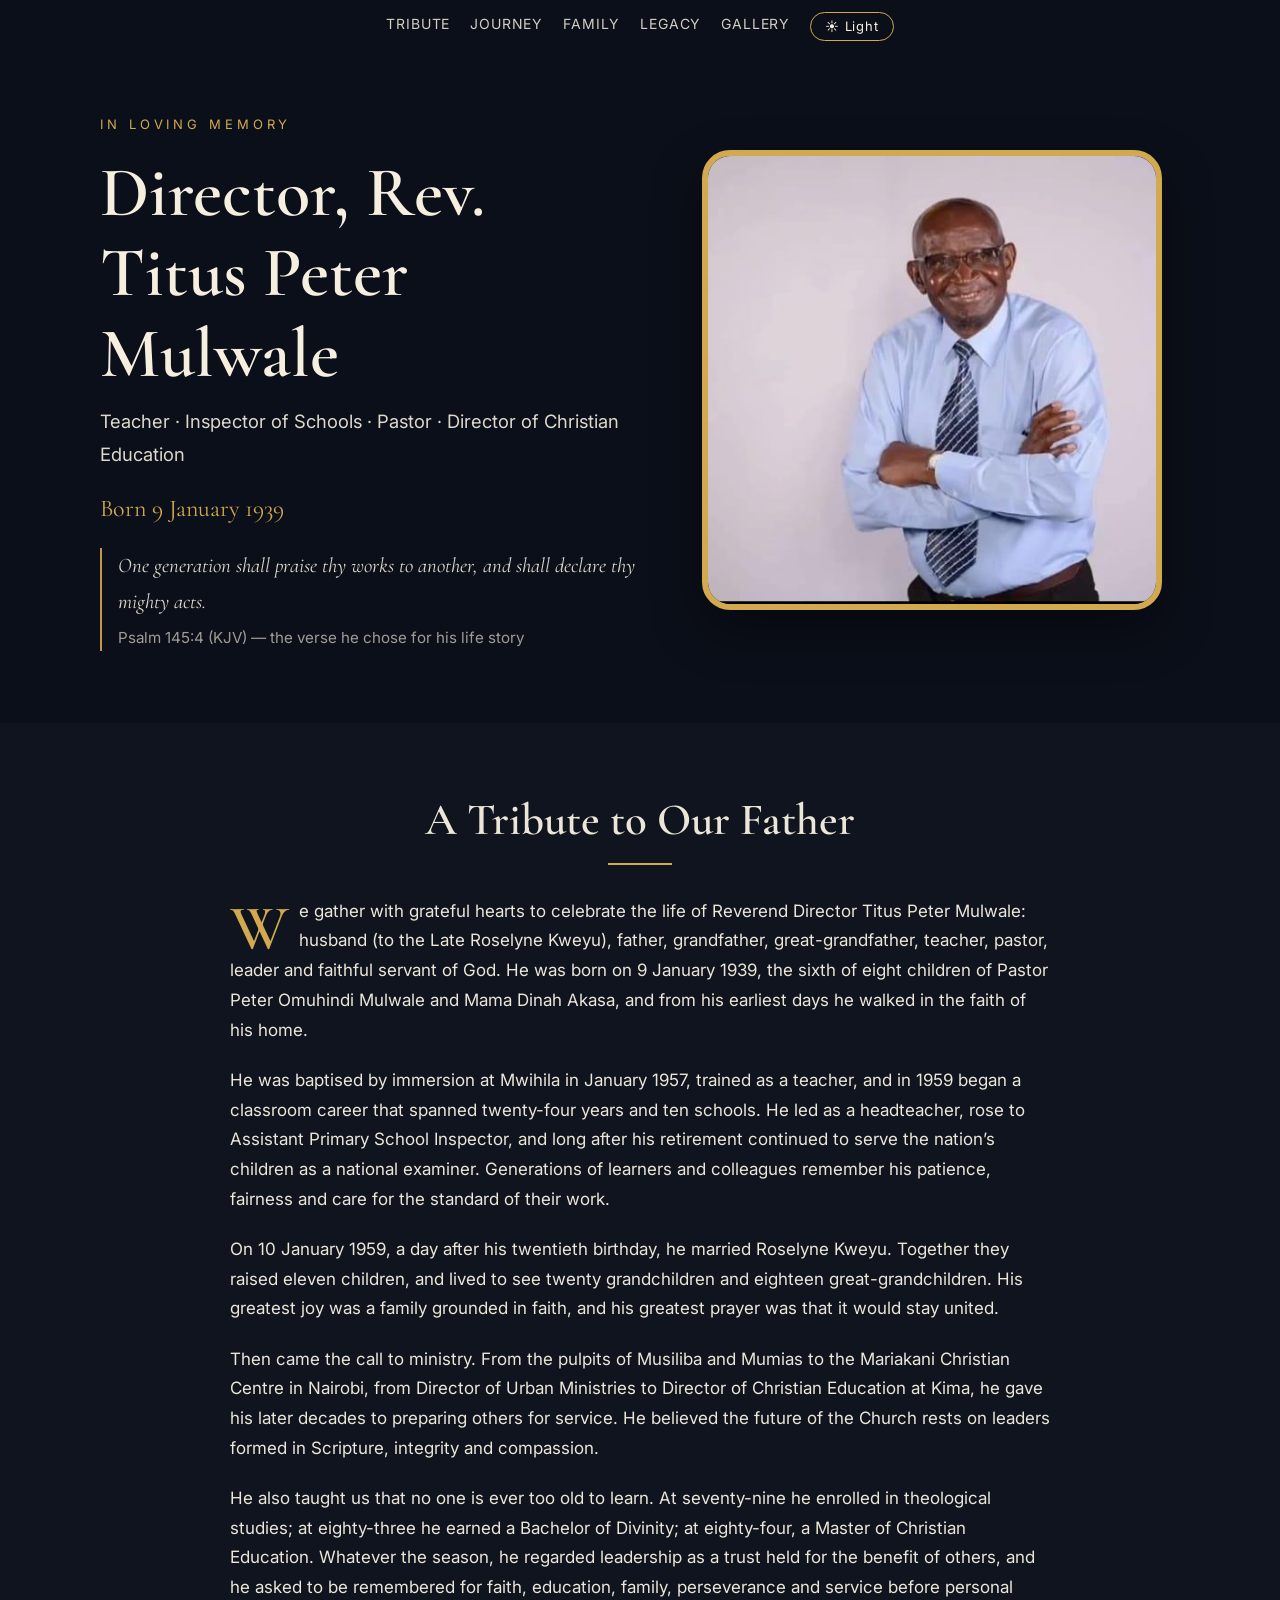
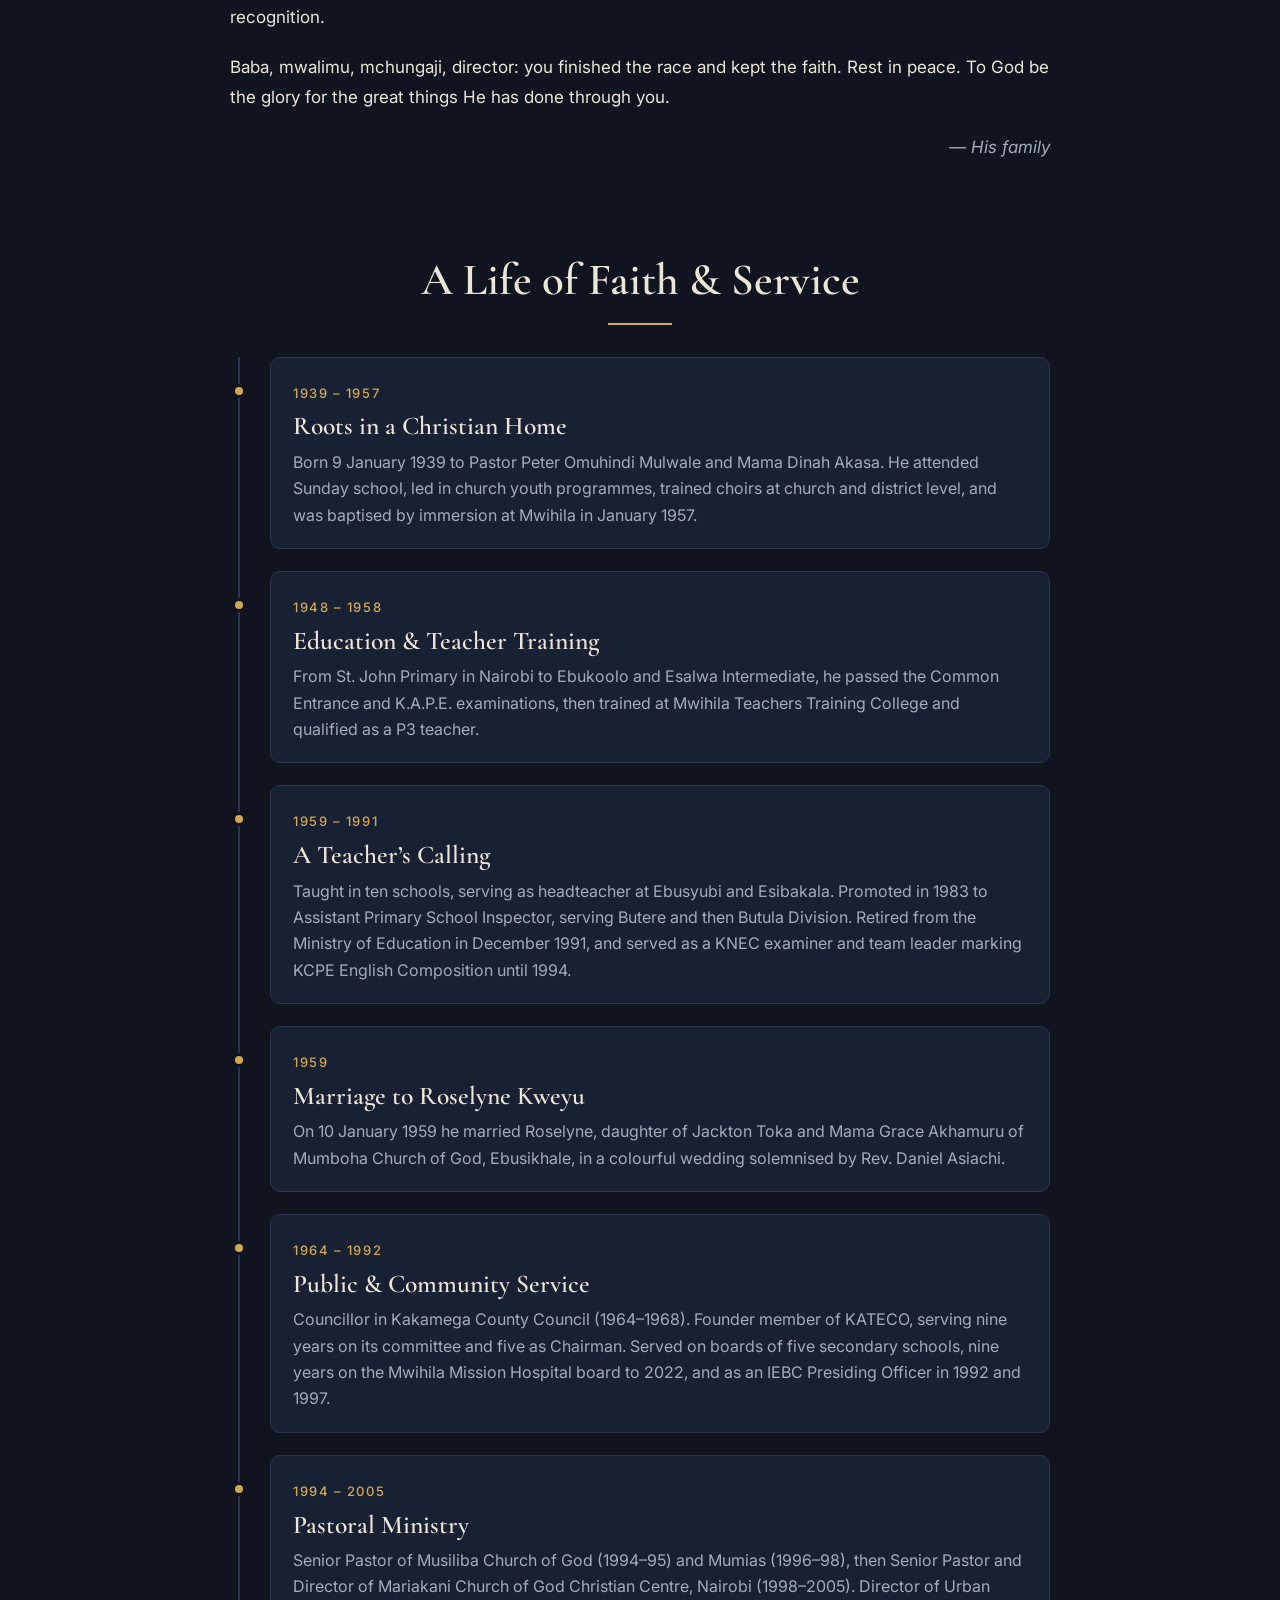
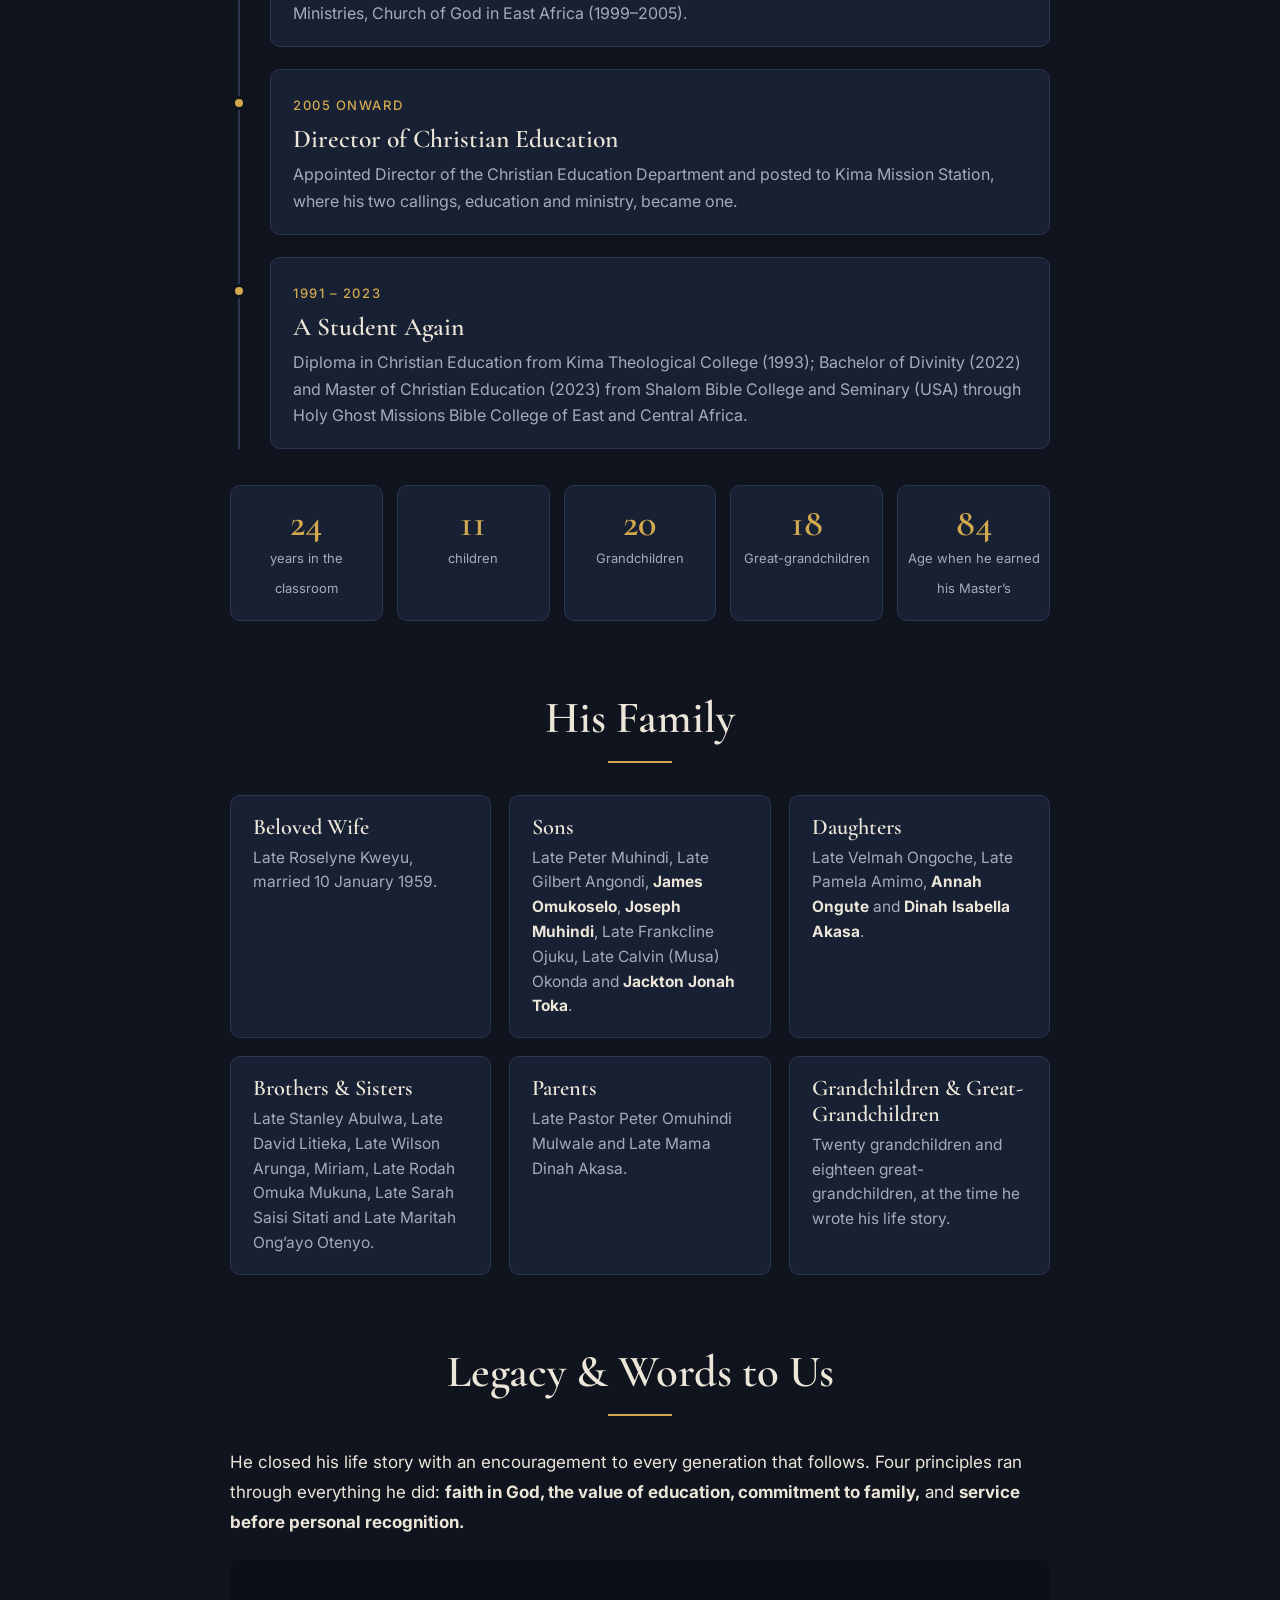
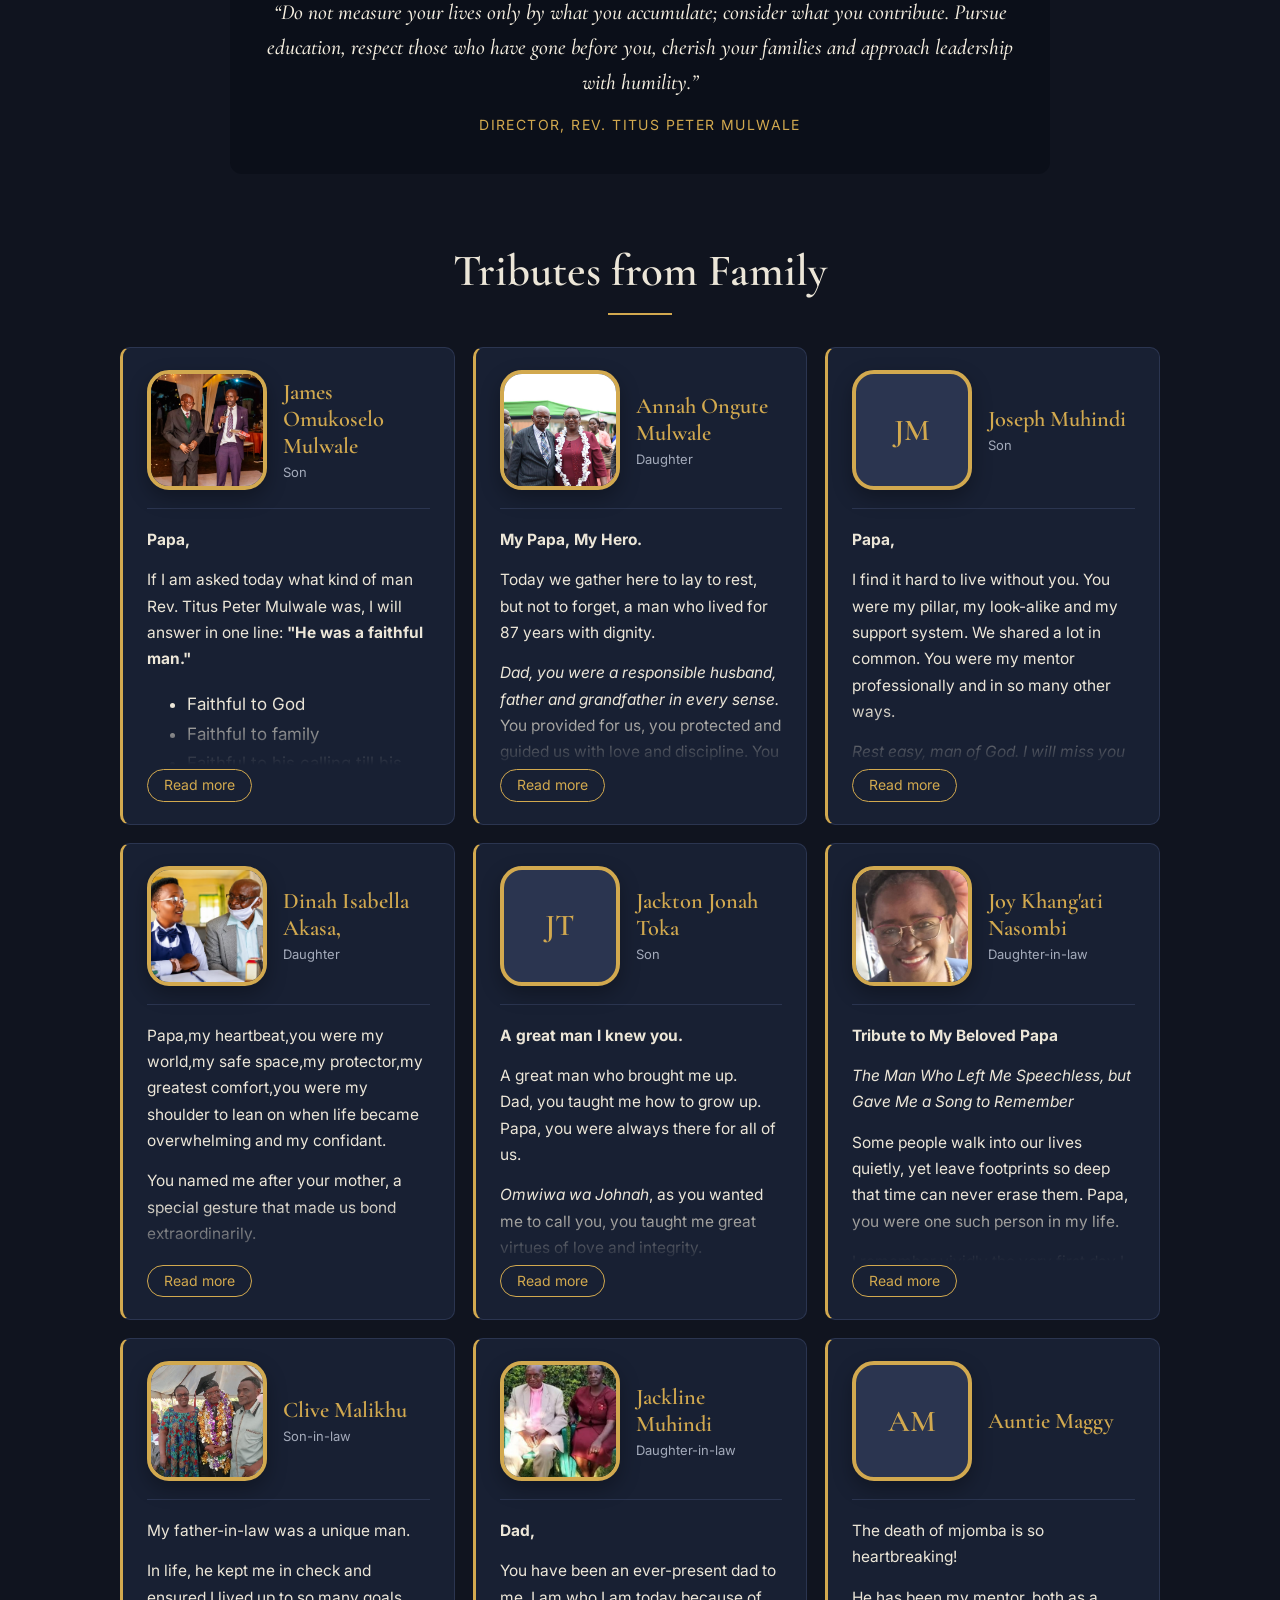
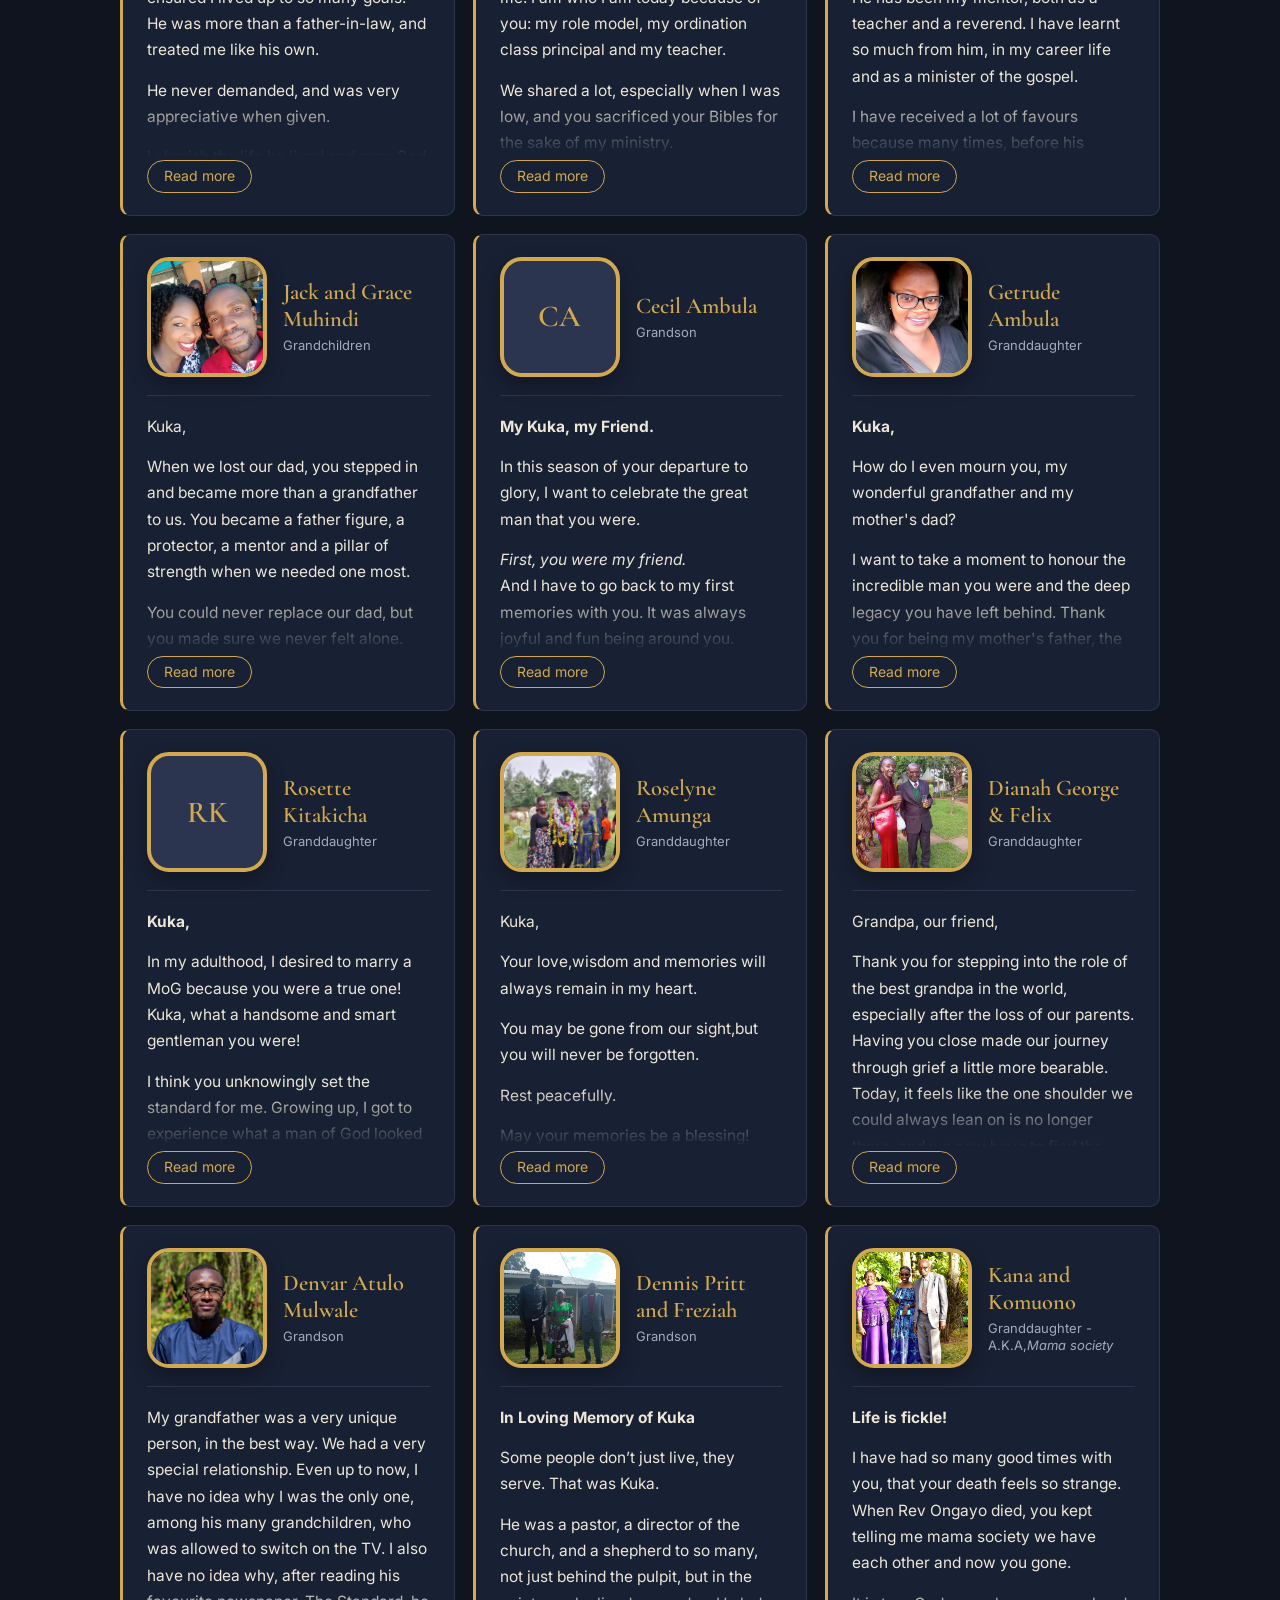
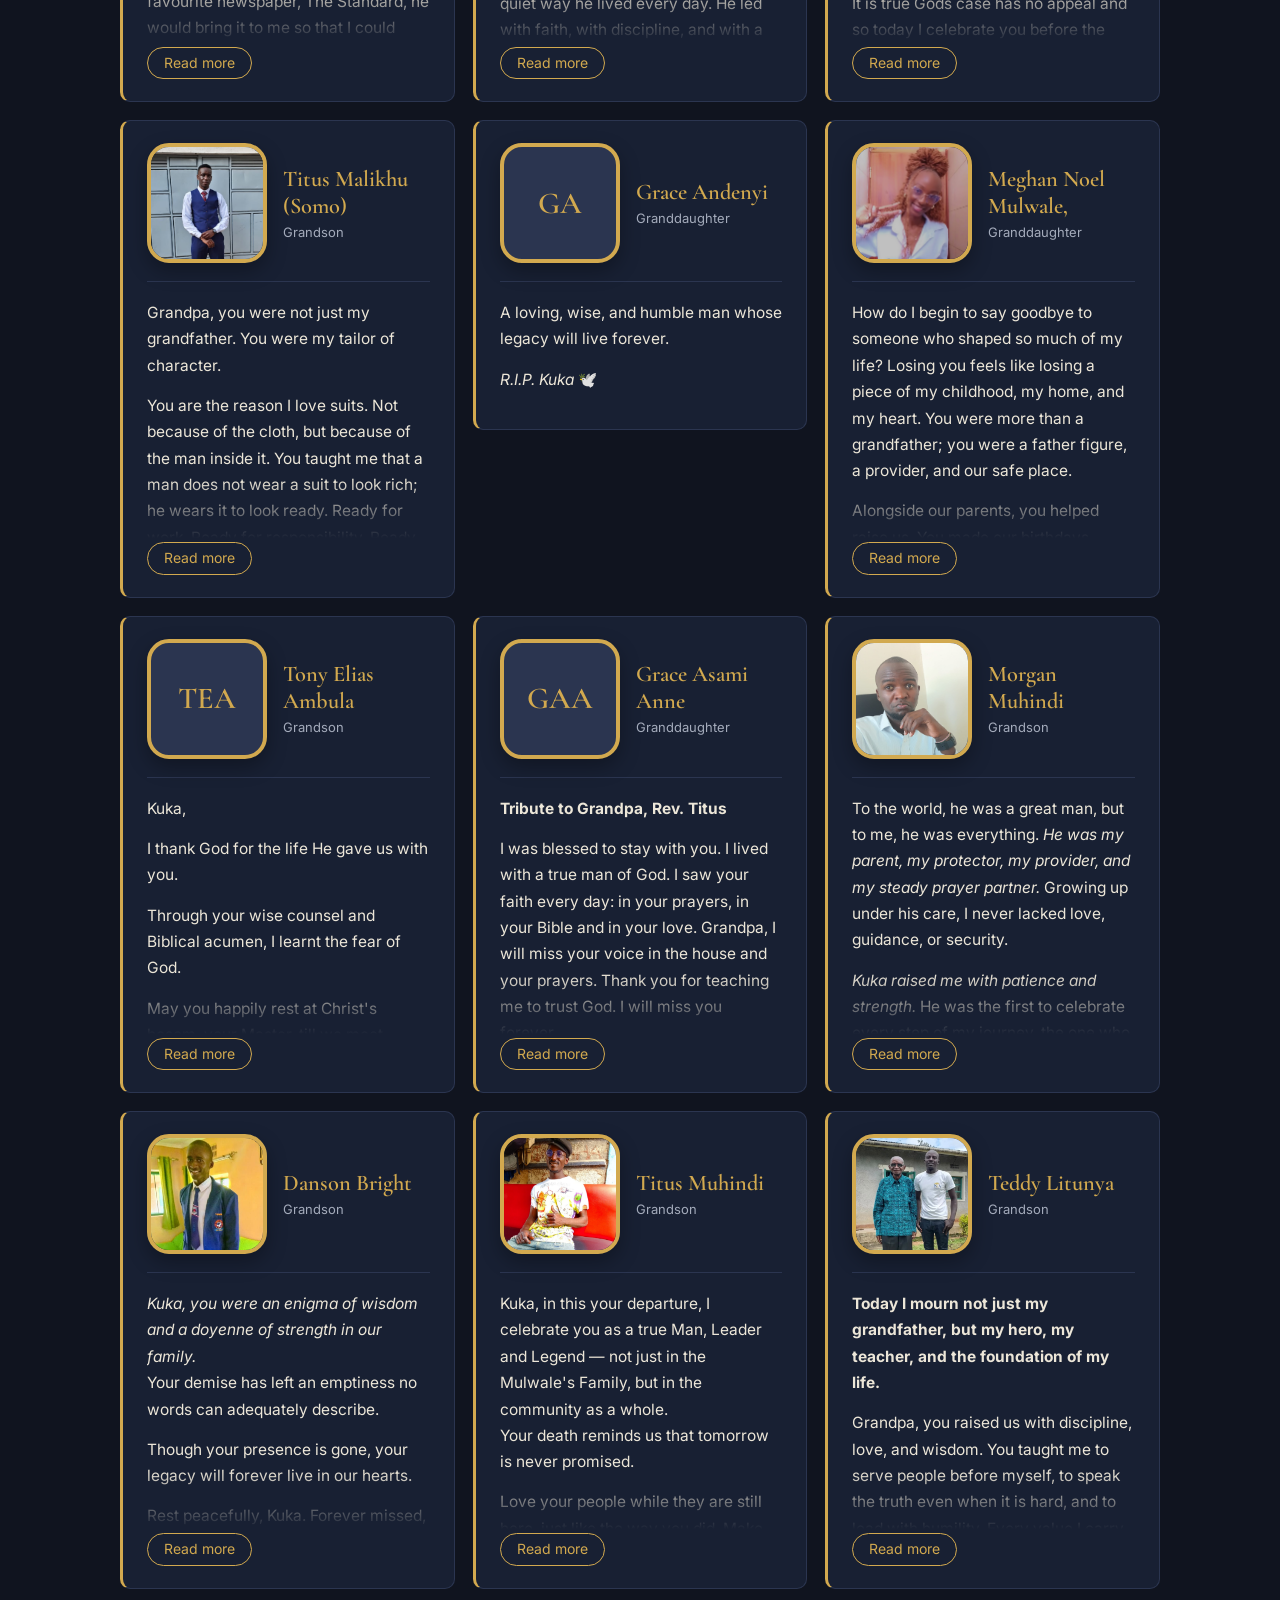
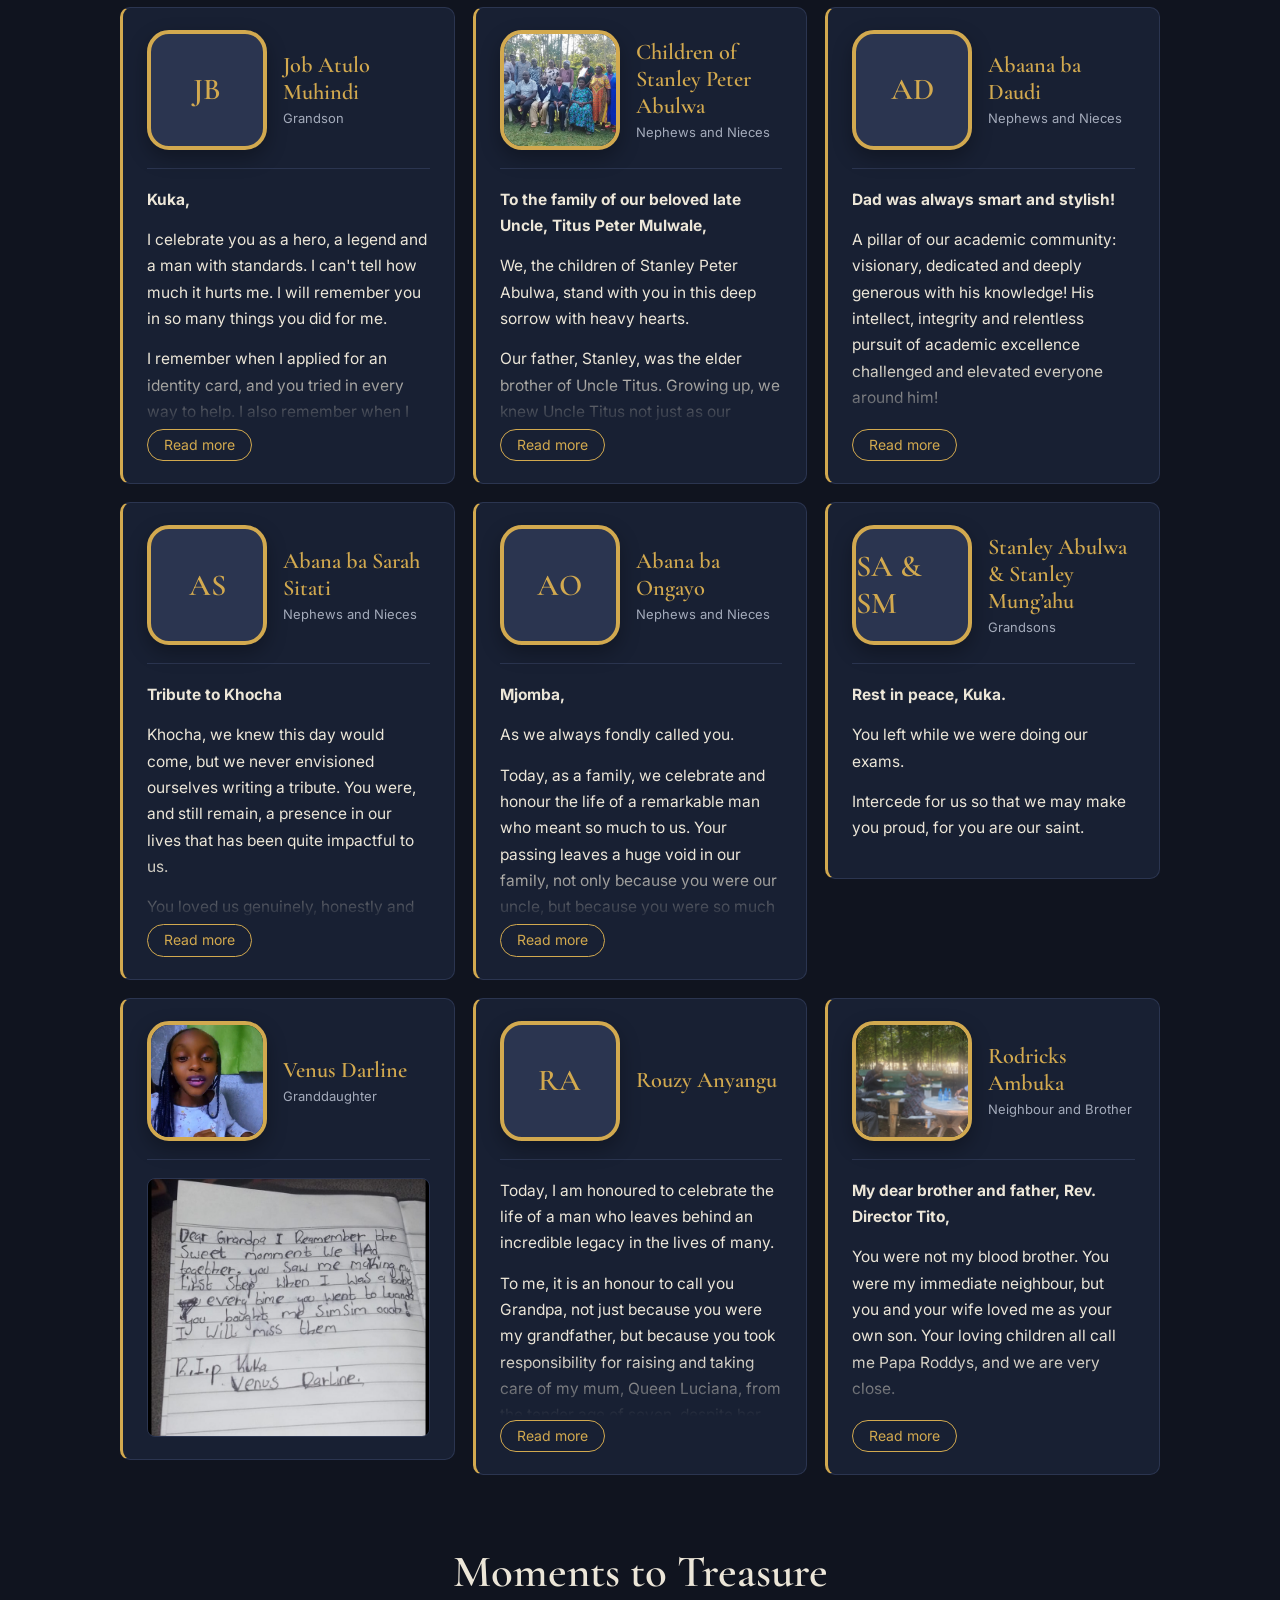
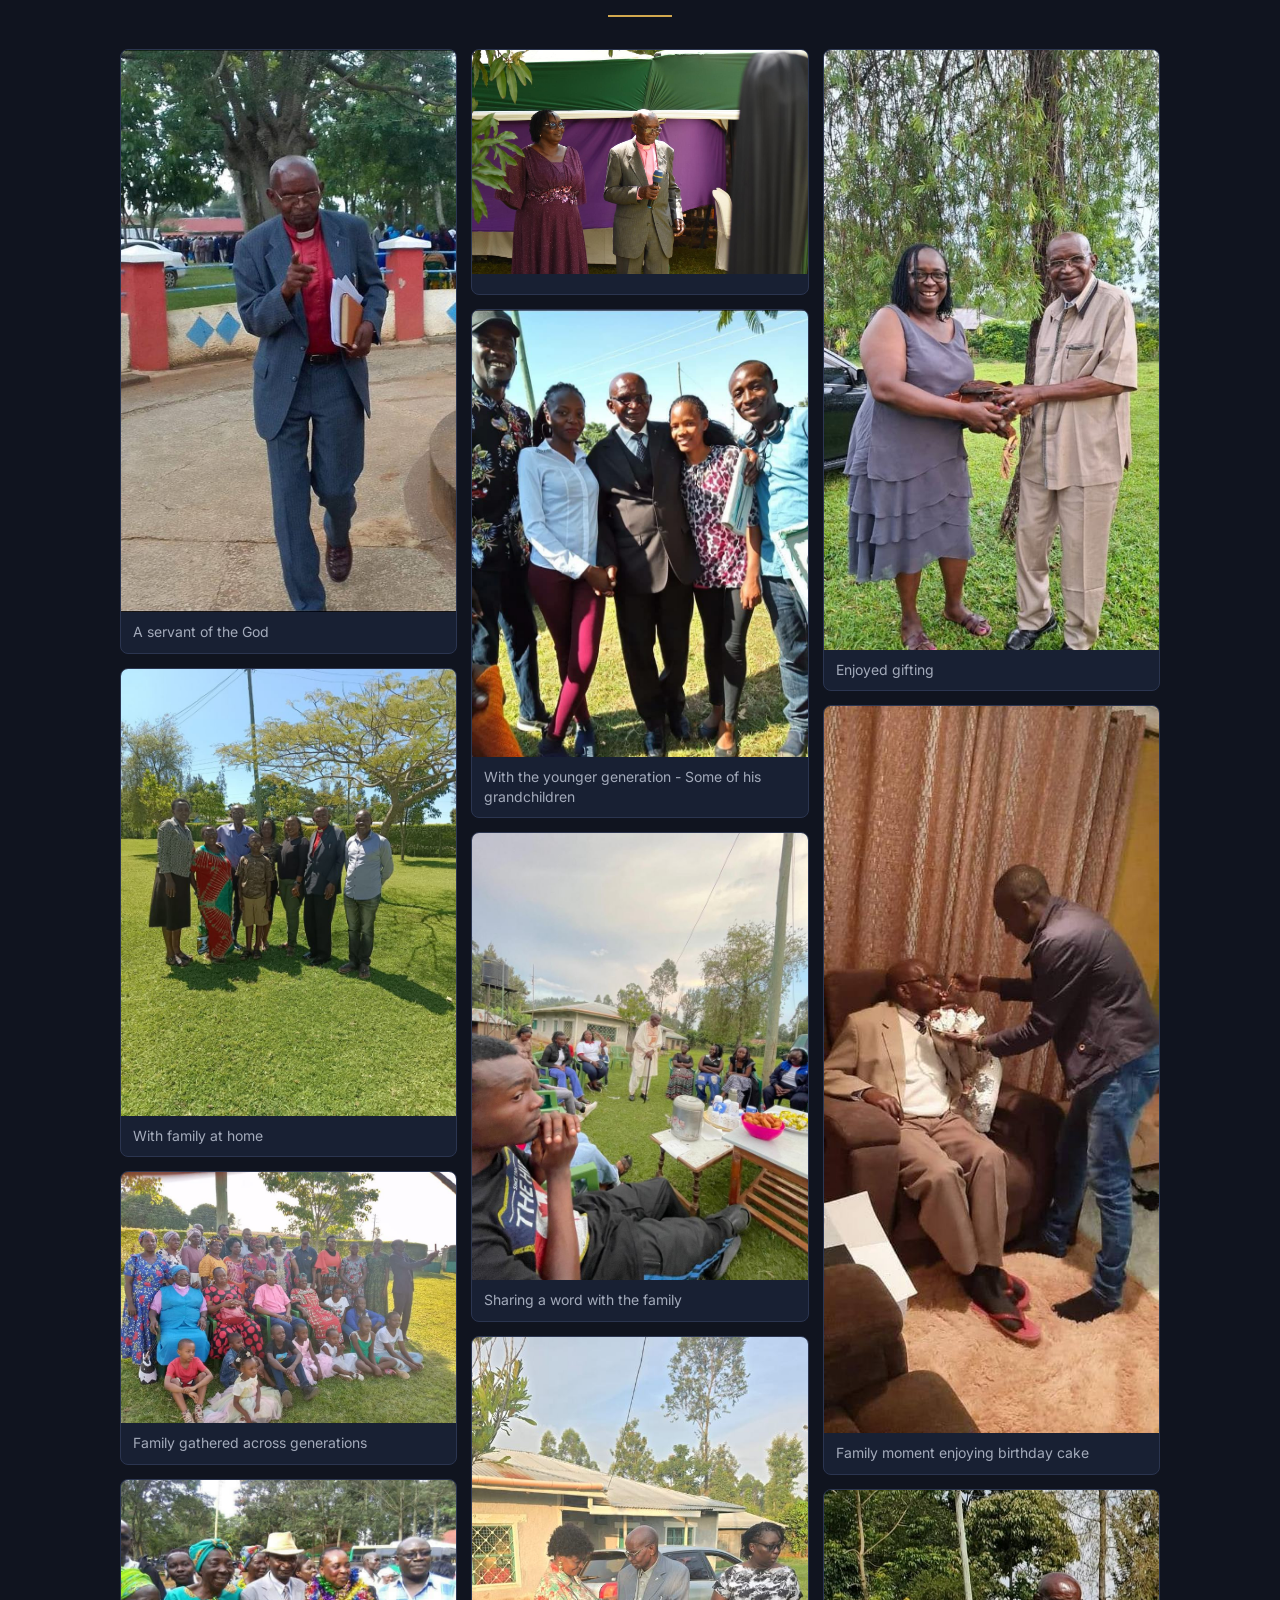
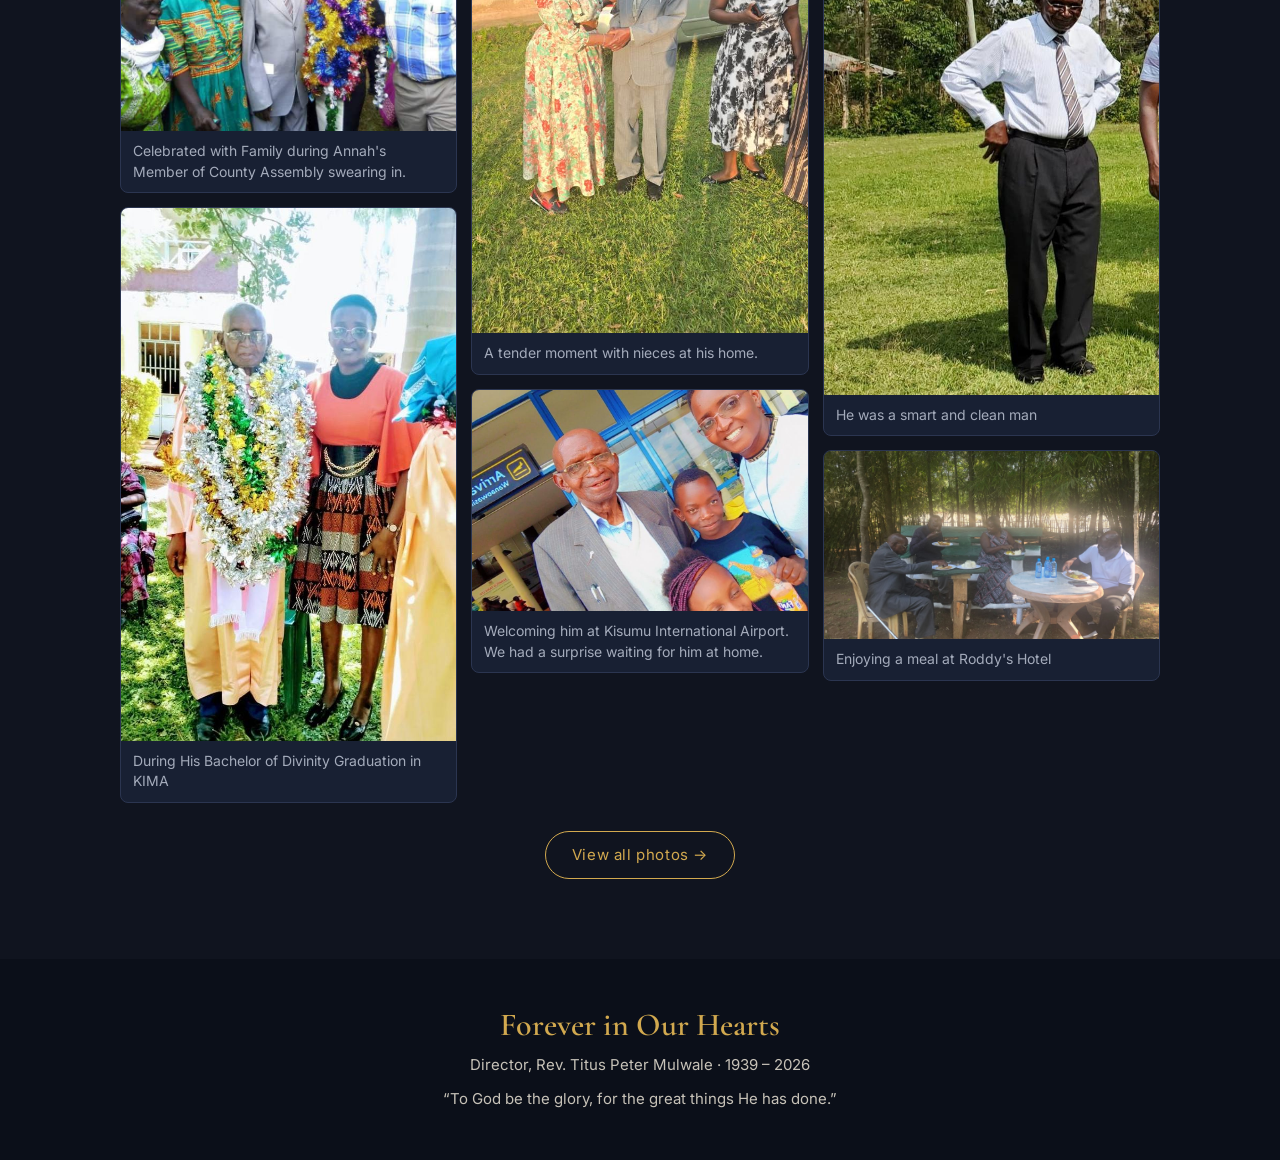
==== commit 6b693114: "Add files via upload" ====
--- a/index.html
+++ b/index.html
@@ -35,6 +35,7 @@
   <img src="images/At His Office in KIMA.jpeg" alt="Rev. Mulwale in his KIMA Office">
   <img src="images/titus-p-m-in-church-outfit.jpeg" alt="Rev. Mulwale standing in his church outfit">
   <img src="images/kuka-smiling-with-folded-fingers.jpeg" alt="Kuka smilling with interlocked fingers">
+  <img src="images/titus-peter.jpeg" alt="Titus-peter">
   <img src="images/kuka-in-his element-smart-in-his-home.jpeg" alt="Kuka smart as usual">
 </div>
 </div></header>
@@ -121,6 +122,12 @@
 <div class="by"><img src="images/people/kuka-with_annah-ongute.jpeg"><span>Annah Ongute Mulwale<small>Daughter</small></span></div>
 </article>
 
+<article class="tribute">
+<p><strong>Papa,</strong></p>
+<p>I find it hard to live without you. You were my pillar, my look-alike and my support system. We shared a lot in common. You were my mentor professionally and in so many other ways.</p>
+<p><em>Rest easy, man of God. I will miss you dearly, Papaa.</em></p>
+<div class="by"> <span class="av">JM</span> <span>Joseph Muhindi<small>Son</small></span></div>
+</article>
 
 <article class="tribute">
 <p>Papa,my heartbeat,you were my world,my safe space,my protector,my greatest comfort,you were my shoulder to lean on when life became overwhelming and my confidant.</p>
@@ -448,6 +455,27 @@
 
 
 <article class="tribute">
+<p><strong>To the family of our beloved late Uncle, Titus Peter Mulwale,</strong></p>
+<p>We, the children of Stanley Peter Abulwa, stand with you in this deep sorrow with heavy hearts.</p>
+<p>Our father, Stanley, was the elder brother of Uncle Titus. Growing up, we knew Uncle Titus not just as our father's younger brother, but as our own father, our uncle, our mentor and our friend. The bond between our father and Uncle Titus was a bond of true brotherhood, built on love, respect and unity.</p>
+<p>Uncle Titus was a man of kindness, humility and wisdom. He loved his family dearly. He always welcomed us with open arms and a warm smile. He carried himself with dignity, and he taught us by example what it means to be a responsible man, a loving family man and a man of God.</p>
+<p>Today, we have lost a pillar. But we take comfort in knowing that his life was not in vain. The love he shared, the lessons he taught and the memories we built together will live on in us forever.</p>
+<p>To our cousins, and to the entire family of the late Papa Muti, we say: you are not alone. We are with you. We share in your pain, and we will stand with you now and in the days to come, just as our father Stanley and Uncle Titus stood together as brothers.</p>
+<p>May the Almighty God comfort you, strengthen you and give you the peace that surpasses all understanding. Papa has fought the good fight, he has kept the faith and he has won the race.</p>
+<p><em>Rest in eternal peace, Uncle Titus Peter Mulwale.</em></p>
+<p><strong>You will forever remain in our hearts.</strong></p>
+<div class="by"><img src="images/people/stanley-abulwa-children.jpeg"> <span>Children of Stanley Peter Abulwa<small>Nephews and Nieces</small></span></div>
+</article>
+
+<article class="tribute">
+<p><strong>Dad was always smart and stylish!</strong></p>
+<p>A pillar of our academic community: visionary, dedicated and deeply generous with his knowledge! His intellect, integrity and relentless pursuit of academic excellence challenged and elevated everyone around him!</p>
+<p>Papa knew our stories and celebrated our milestones. His greatest legacy lies in his deep spiritual mentorship and his unwavering love for education, truly believing that knowledge is a lifelong pursuit and the key to unlocking a better world.</p>
+<p><em>We’ll miss him dearly, but his counsel will live on in our hearts.</em></p>
+<div class="by"> <span class="av">AD</span><span>Abaana ba Daudi<small>Nephews and Nieces</small></span></div>
+</article>
+
+<article class="tribute">
 <p><strong>Tribute to Khocha</strong></p>
 <p>Khocha, we knew this day would come, but we never envisioned ourselves writing a tribute. You were, and still remain, a presence in our lives that has been quite impactful to us.</p>
 <p>You loved us genuinely, honestly and unconditionally. You stood in the gap when we lost our parents and resolved our disputes in the fairest and most peaceful way.</p>
@@ -516,6 +544,18 @@
 <div class="by"><span class="av">RA</span><span>Rouzy Anyangu</span></div>
 </article>
 
+<article class="tribute">
+<p><strong>My dear brother and father, Rev. Director Tito,</strong></p>
+<p>You were not my blood brother. You were my immediate neighbour, but you and your wife loved me as your own son. Your loving children all call me Papa Roddys, and we are very close.</p>
+<p>When my parents died, I was the last born. You and Mama Roselyn took me over and raised me. My Bro. Tito and Mama Roselyn, you prayed for me to be a businessman, you called me <em>Sir Edward Charles</em>, and you guided me in the fear of God.</p>
+<p>And truly, your prayer worked. Through your prayers, today I am a businessman. I own <em>Roddys ECO-COVER Hotel</em>, which you yourself, Rev. Tito, commissioned, plus a modern swimming pool. A village boy became a businessman, walking around like a real Sir, and people started wondering, "Who is this Roddys in Ebuyangu?"</p>
+<p>My Bro. Tito also loved reading The Standard newspaper, which he bought every day. He would read it from the first page to the last, even the adverts, until he knew the news before the radio knew it. If Tito missed The Standard one day, the whole of Lwanda, Ebuyangu would know he was not happy that day.</p>
+<p>As a teacher and as a servant of God, you lived a life of 88 good years that we are proud of. Ebuyangu will miss you. You are our hero, smart both physically and in the brain, and honest above all.</p>
+<p>Rest in peace, our Papa. Your Sir Edward Charles will miss you and will keep your legacy.</p>
+<p><strong>"You have fought the good fight, you have finished the race, you have kept the faith."</strong> <em>2 Timothy 4:7</em></p>
+<div class="by"> <img src="images/Enjoying a meal at Roddy's Hotel.jpeg"> <span>Rodricks Ambuka<small>Neighbour and Brother</small></span></div>
+</article>
+
 </div></section>
 
 <section id="gallery" class="gal"><h2>Moments to Treasure</h2>
@@ -525,6 +565,7 @@
 <figure><img loading="lazy" src="images/family-group.jpg" alt="Large family group seated and standing on the lawn"><figcaption>Family gathered across generations</figcaption></figure>
 <figure><img loading="lazy" src="images/celebration-garlands.jpg" alt="Rev. Mulwale in a grey suit among smiling friends wearing garlands"><figcaption>Celebrated with Family during Annah's Member of County Assembly swearing in.</figcaption></figure>
 <figure><img loading="lazy" src="images/garland-tribute.jpg" alt="Rev. Mulwale wearing a garland of tinsel beside a daughter-Dinah"><figcaption>During His Bachelor of Divinity Graduation in KIMA</figcaption></figure>
+<figure><img loading="lazy" src="images/tito-with-annah.jpeg" alt="Rev. Mulwale Addressing congreggation"><figcaption></figcaption></figure>
 <figure><img loading="lazy" src="images/with-young-relatives.jpg" alt="Rev. Mulwale with four young grandchildren"><figcaption>With the younger generation - Some of his grandchildren</figcaption></figure>
 <figure><img loading="lazy" src="images/family-circle.jpg" alt="Rev. Mulwale standing and speaking to family seated in a circle on the lawn"><figcaption>Sharing a word with the family</figcaption></figure>
 <figure><img loading="lazy" src="images/greeting.jpg" alt="Rev. Mulwale holding hands with a woman in a floral dress"><figcaption>A tender moment with nieces at his home.</figcaption></figure>
@@ -532,6 +573,7 @@
 <figure><img loading="lazy" src="images/hospitality.jpg" alt="Rev. Mulwale exchanging a hen with daughter Annah Ongute"><figcaption>Enjoyed gifting</figcaption></figure>
 <figure><img loading="lazy" src="images/family-care.jpg" alt="Rev. Mulwale seated in an armchair enjoying birthday cake"><figcaption>Family moment enjoying birthday cake</figcaption></figure>
 <figure><img loading="lazy" src="images/outdoors.jpg" alt="Rev. Mulwale standing on the lawn in a striped tie"><figcaption>He was a smart and clean man</figcaption></figure>
+<figure><img loading="lazy" src="images/Enjoying a meal at Roddy's Hotel.jpeg" ><figcaption>Enjoying a meal at Roddy's Hotel</figcaption></figure>
 </div>
 <p class="more-photos"><a class="btn" href="gallery.html">View all photos →</a></p>
 </section>
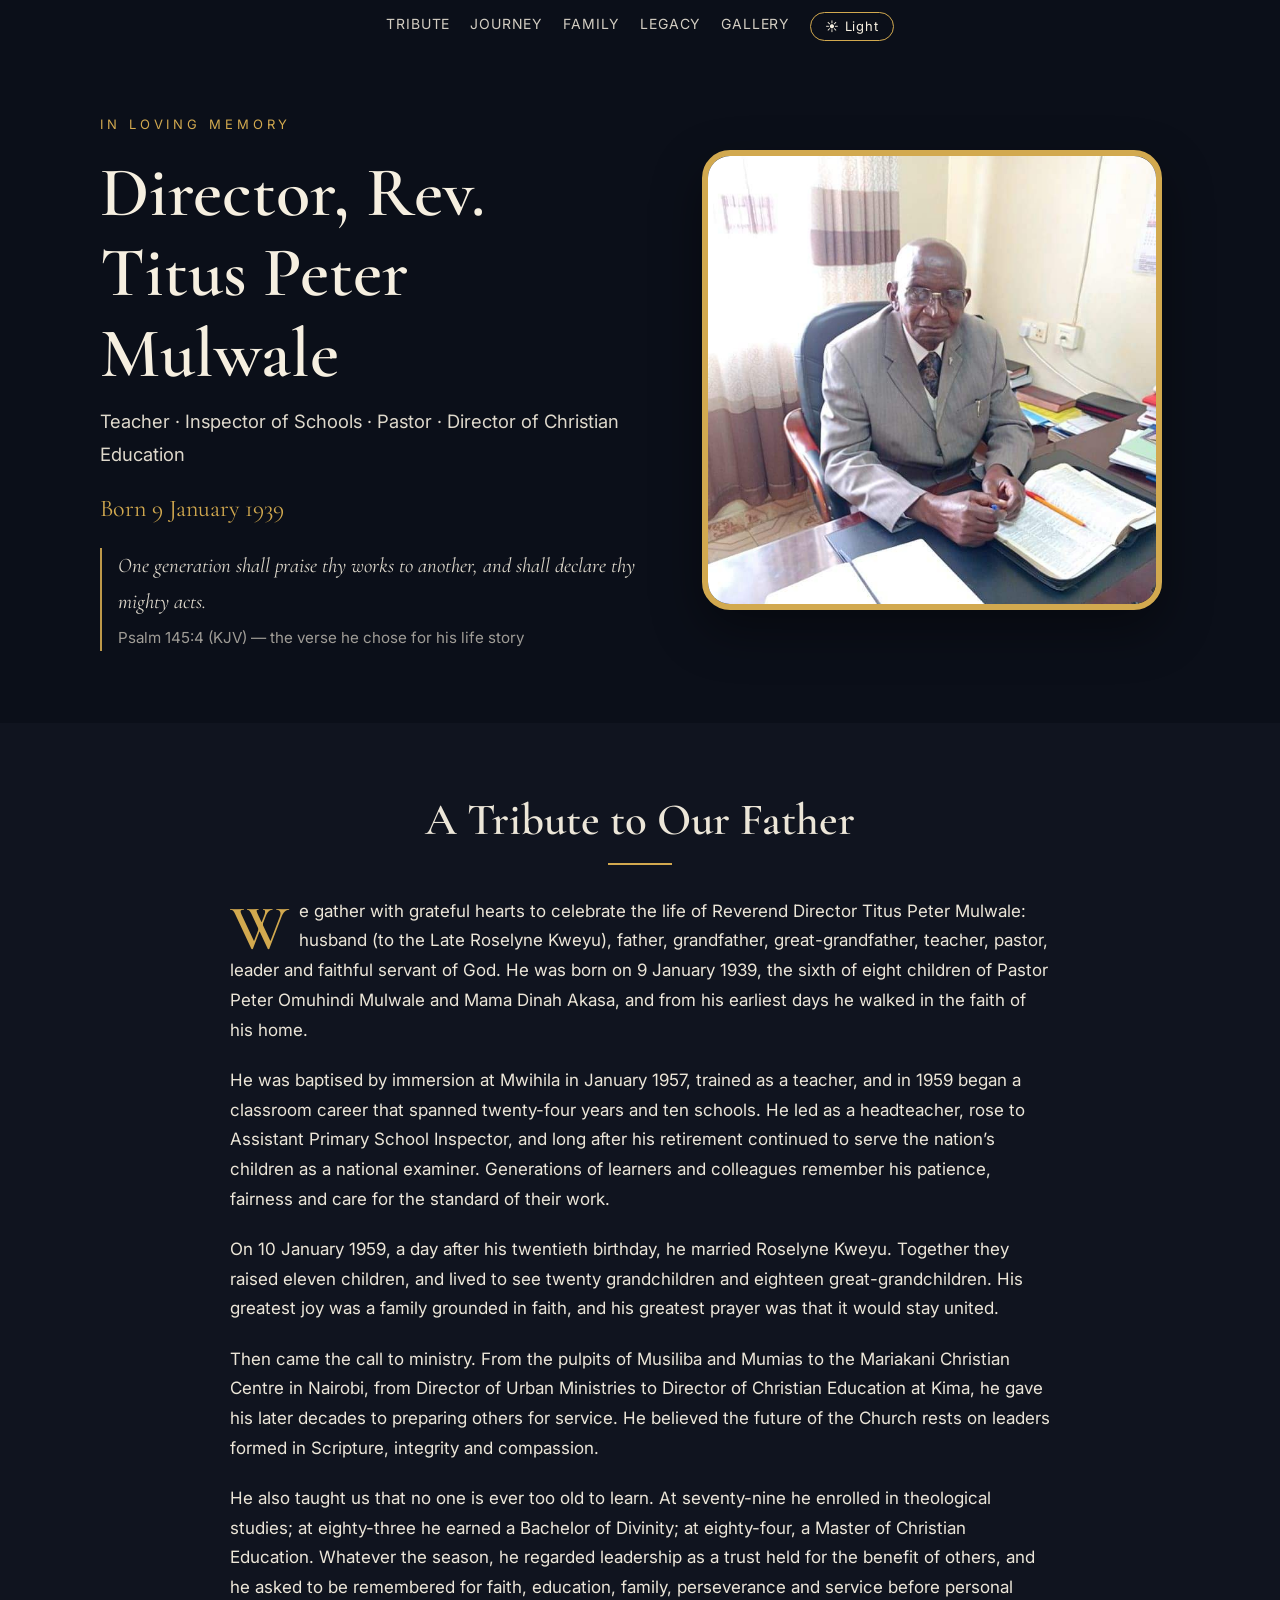
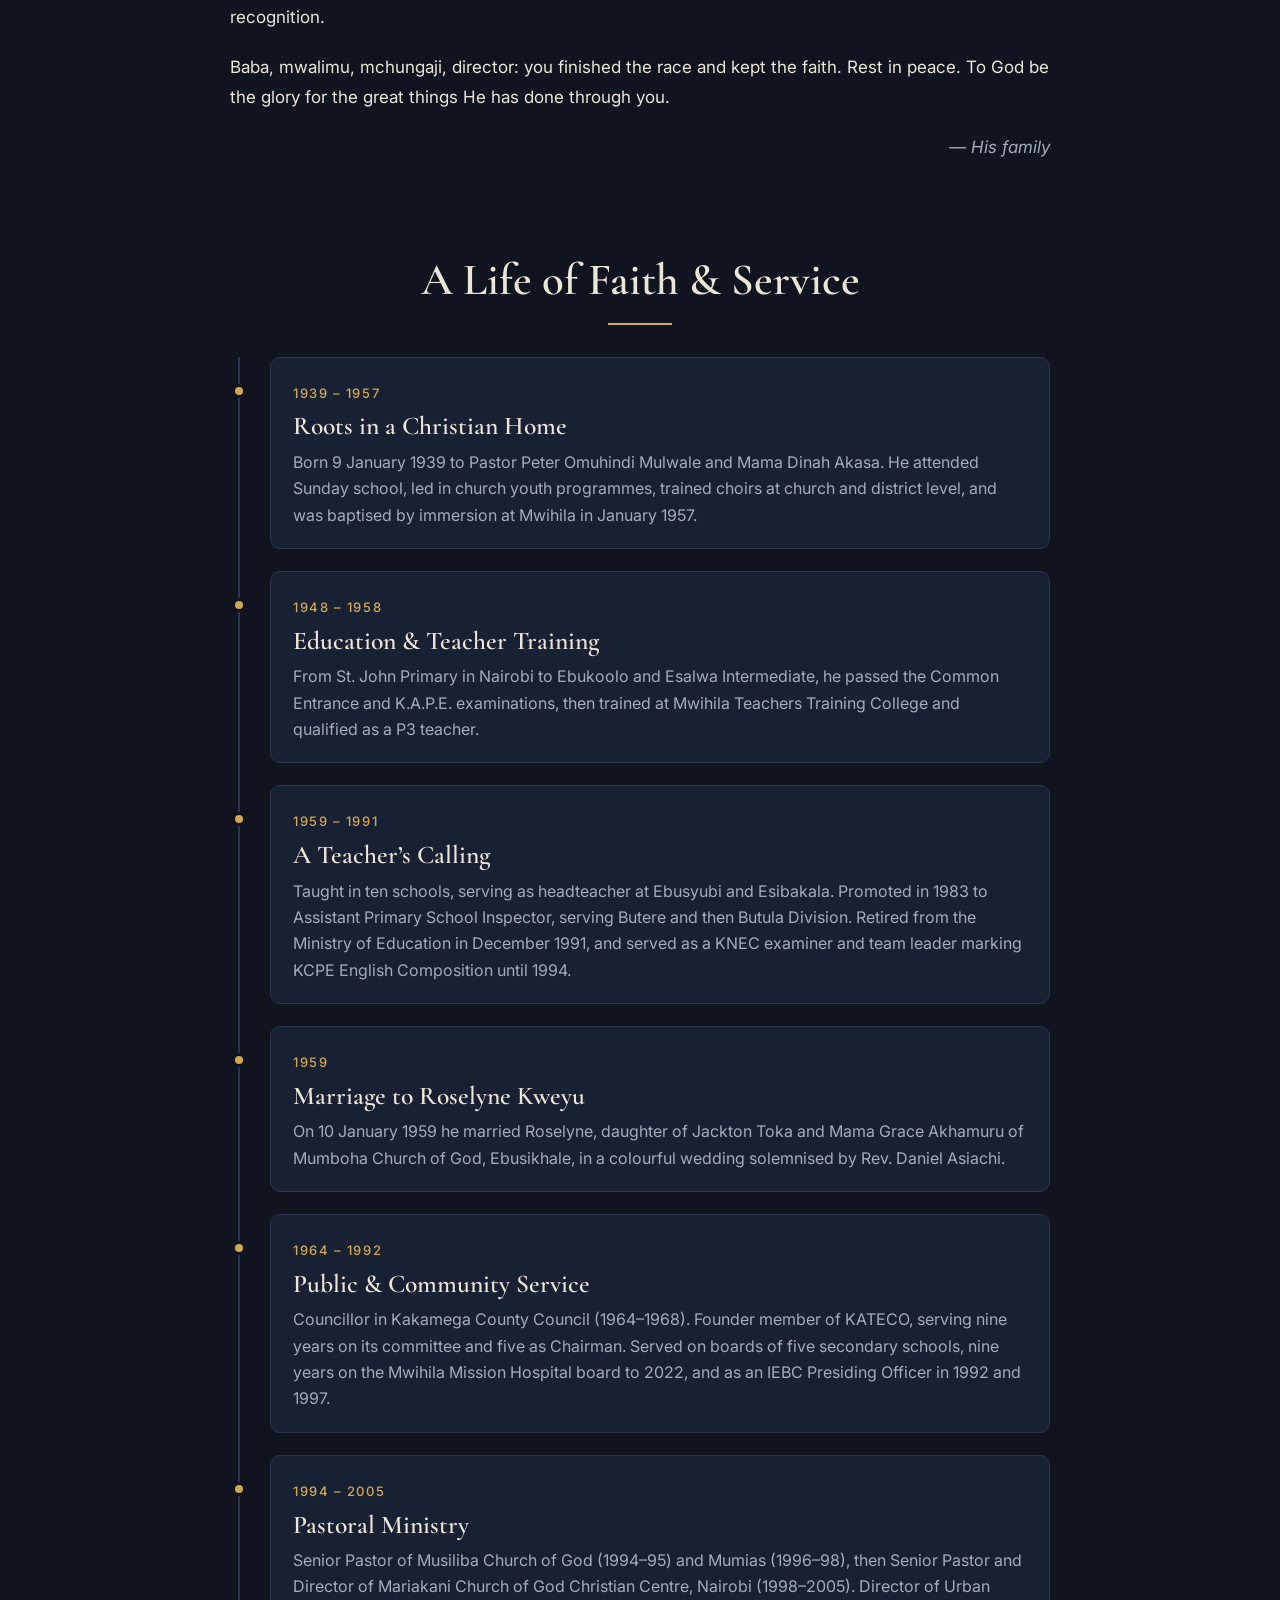
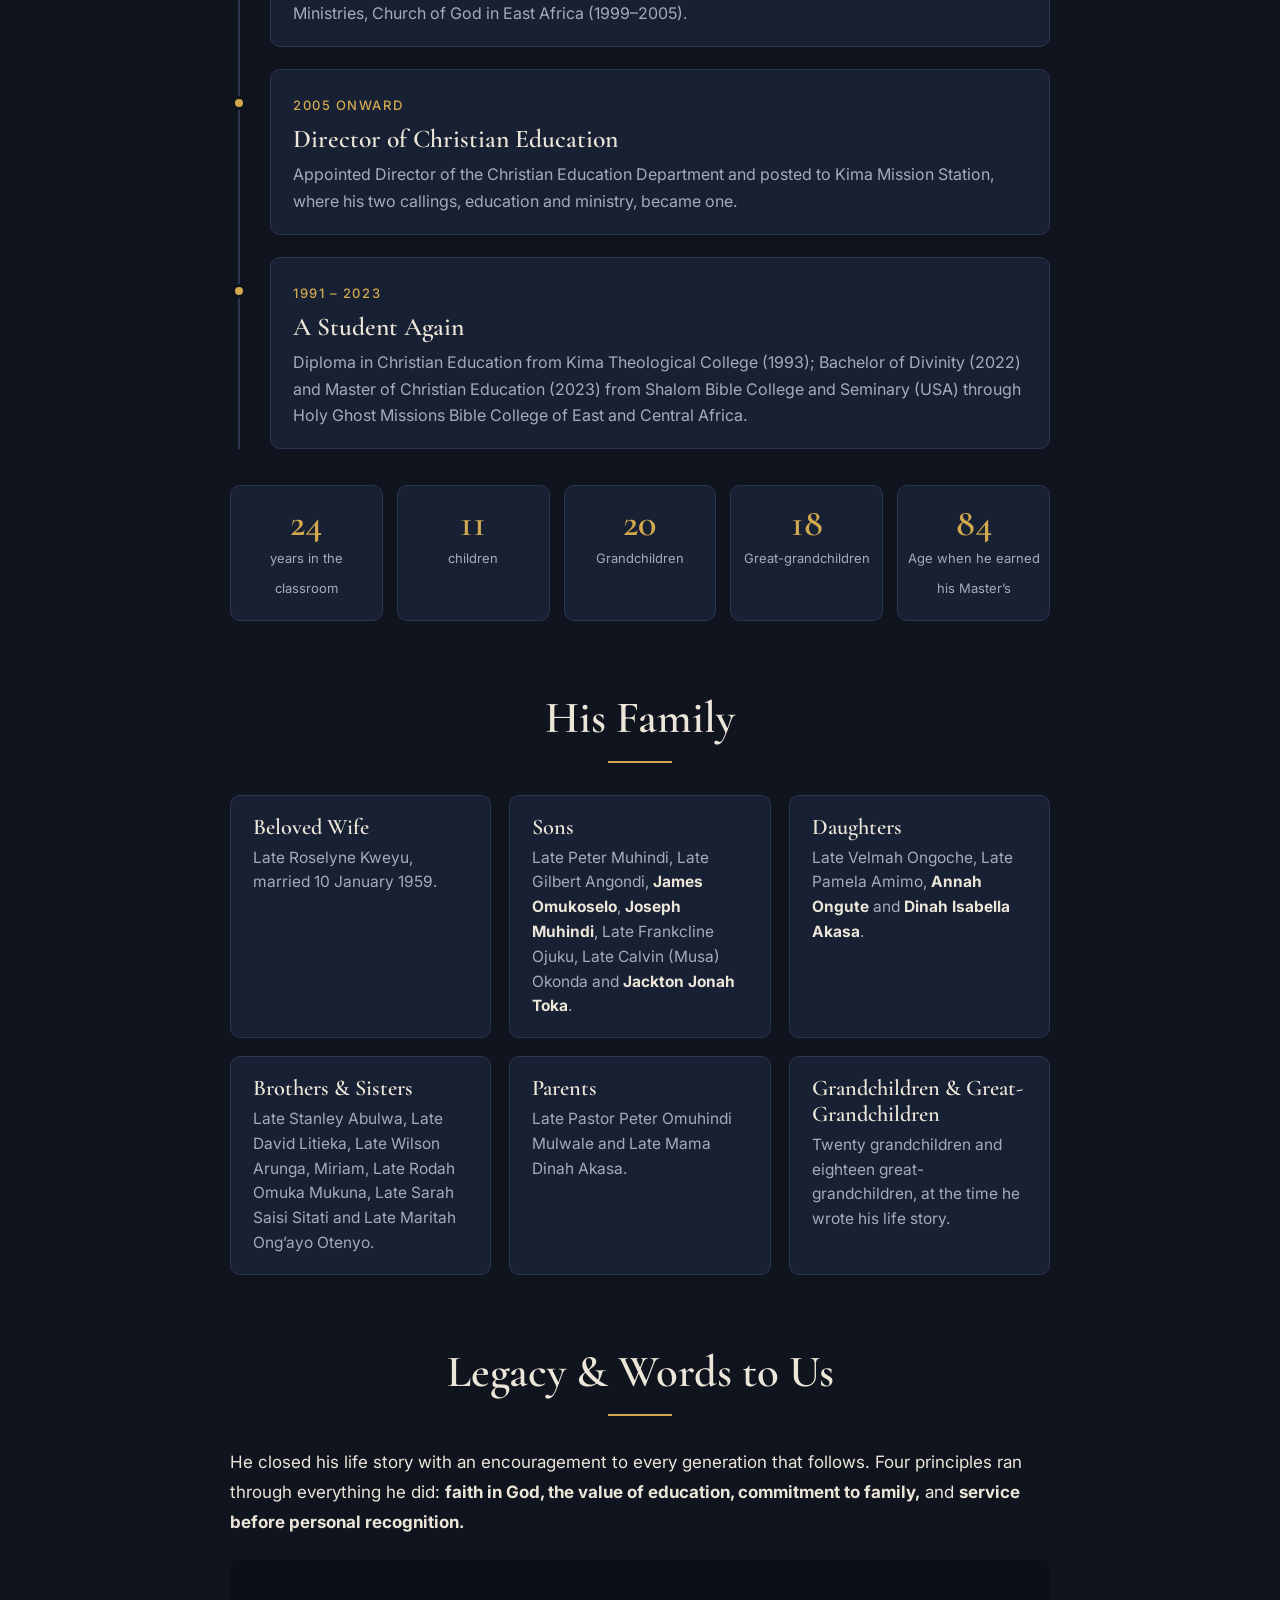
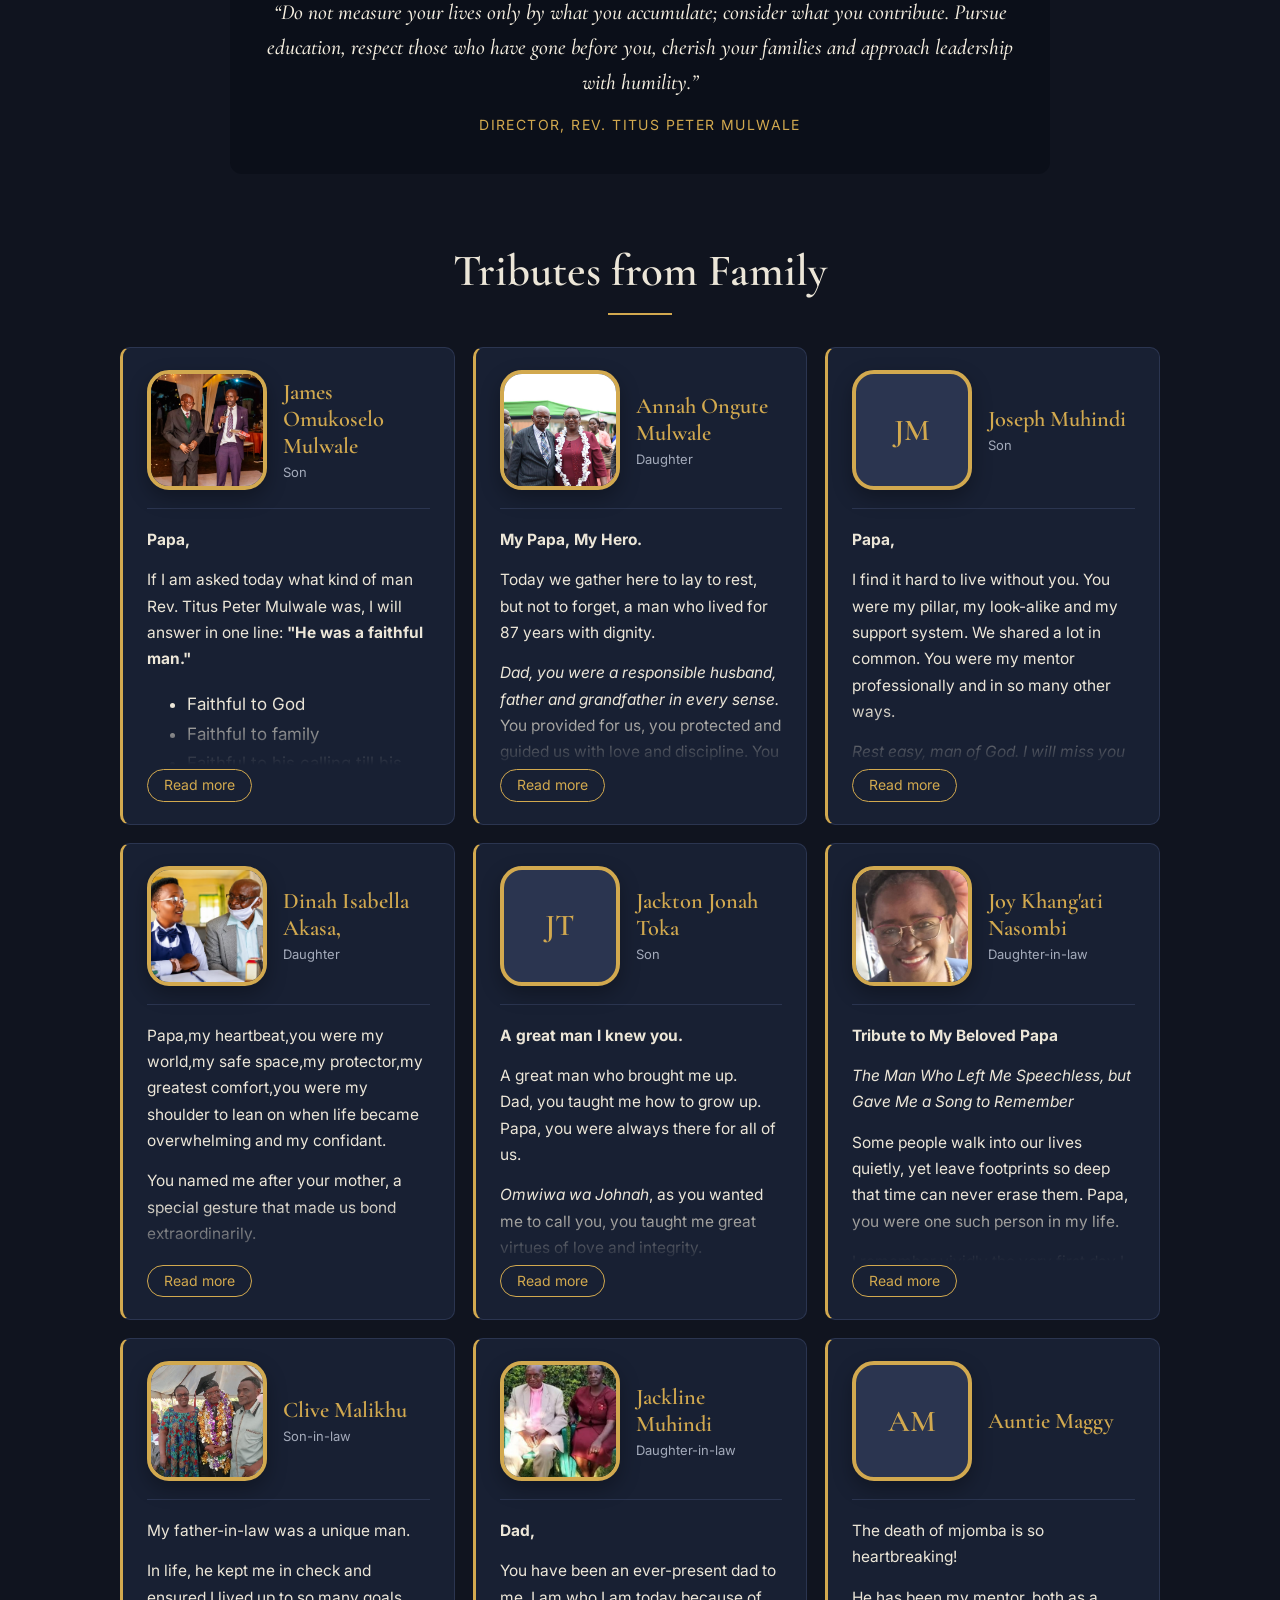
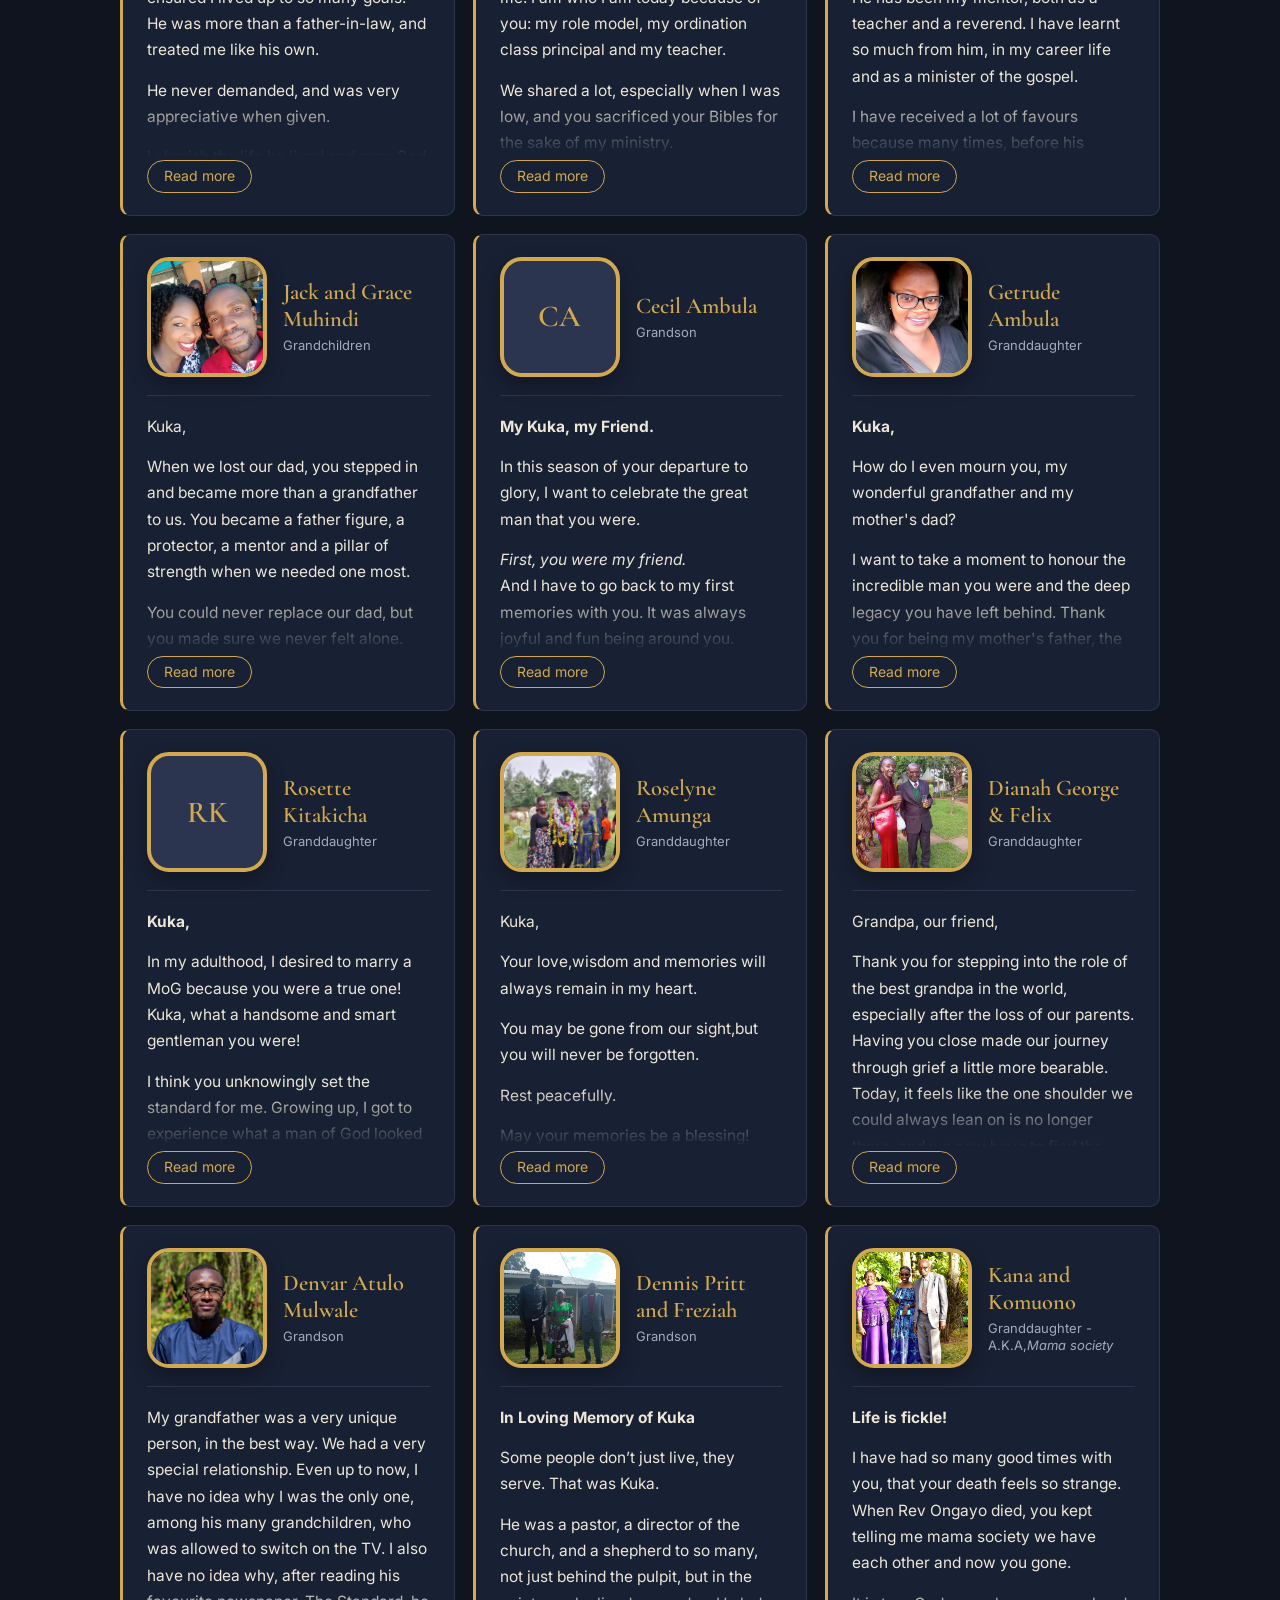
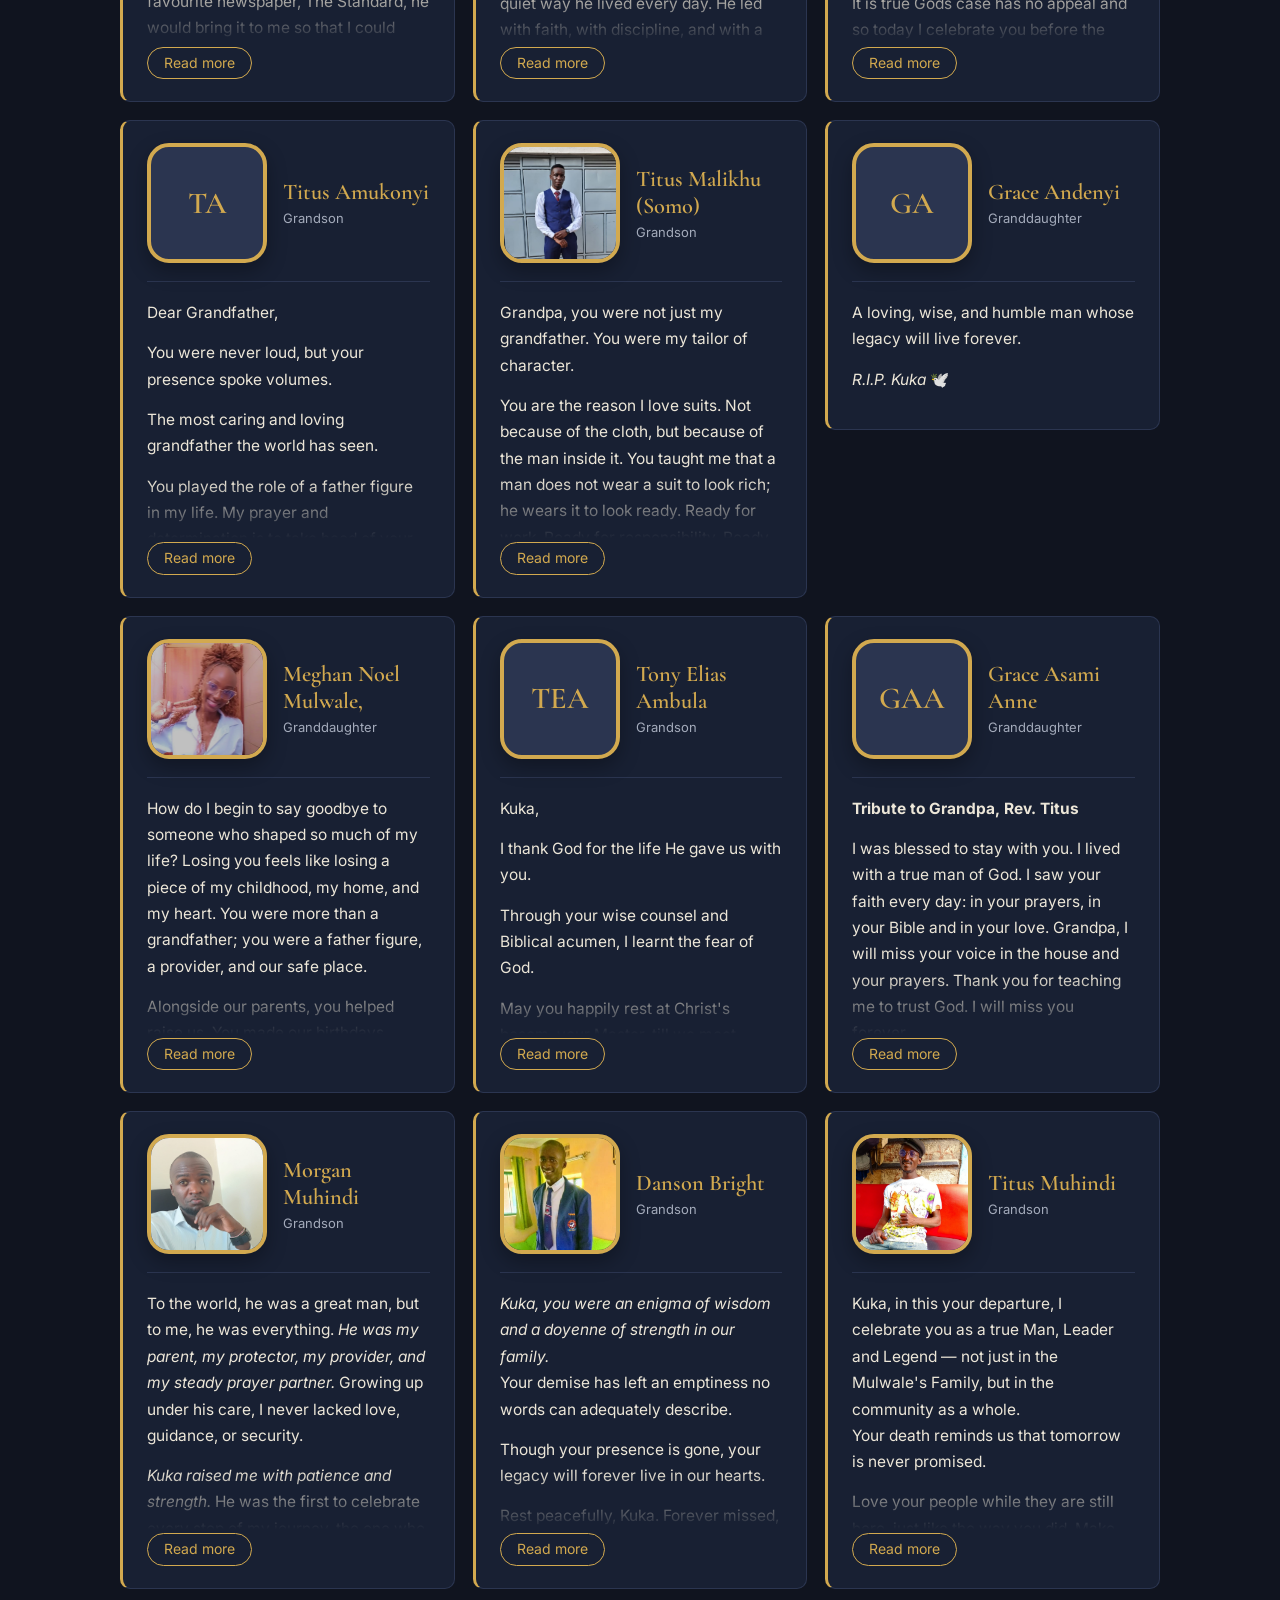
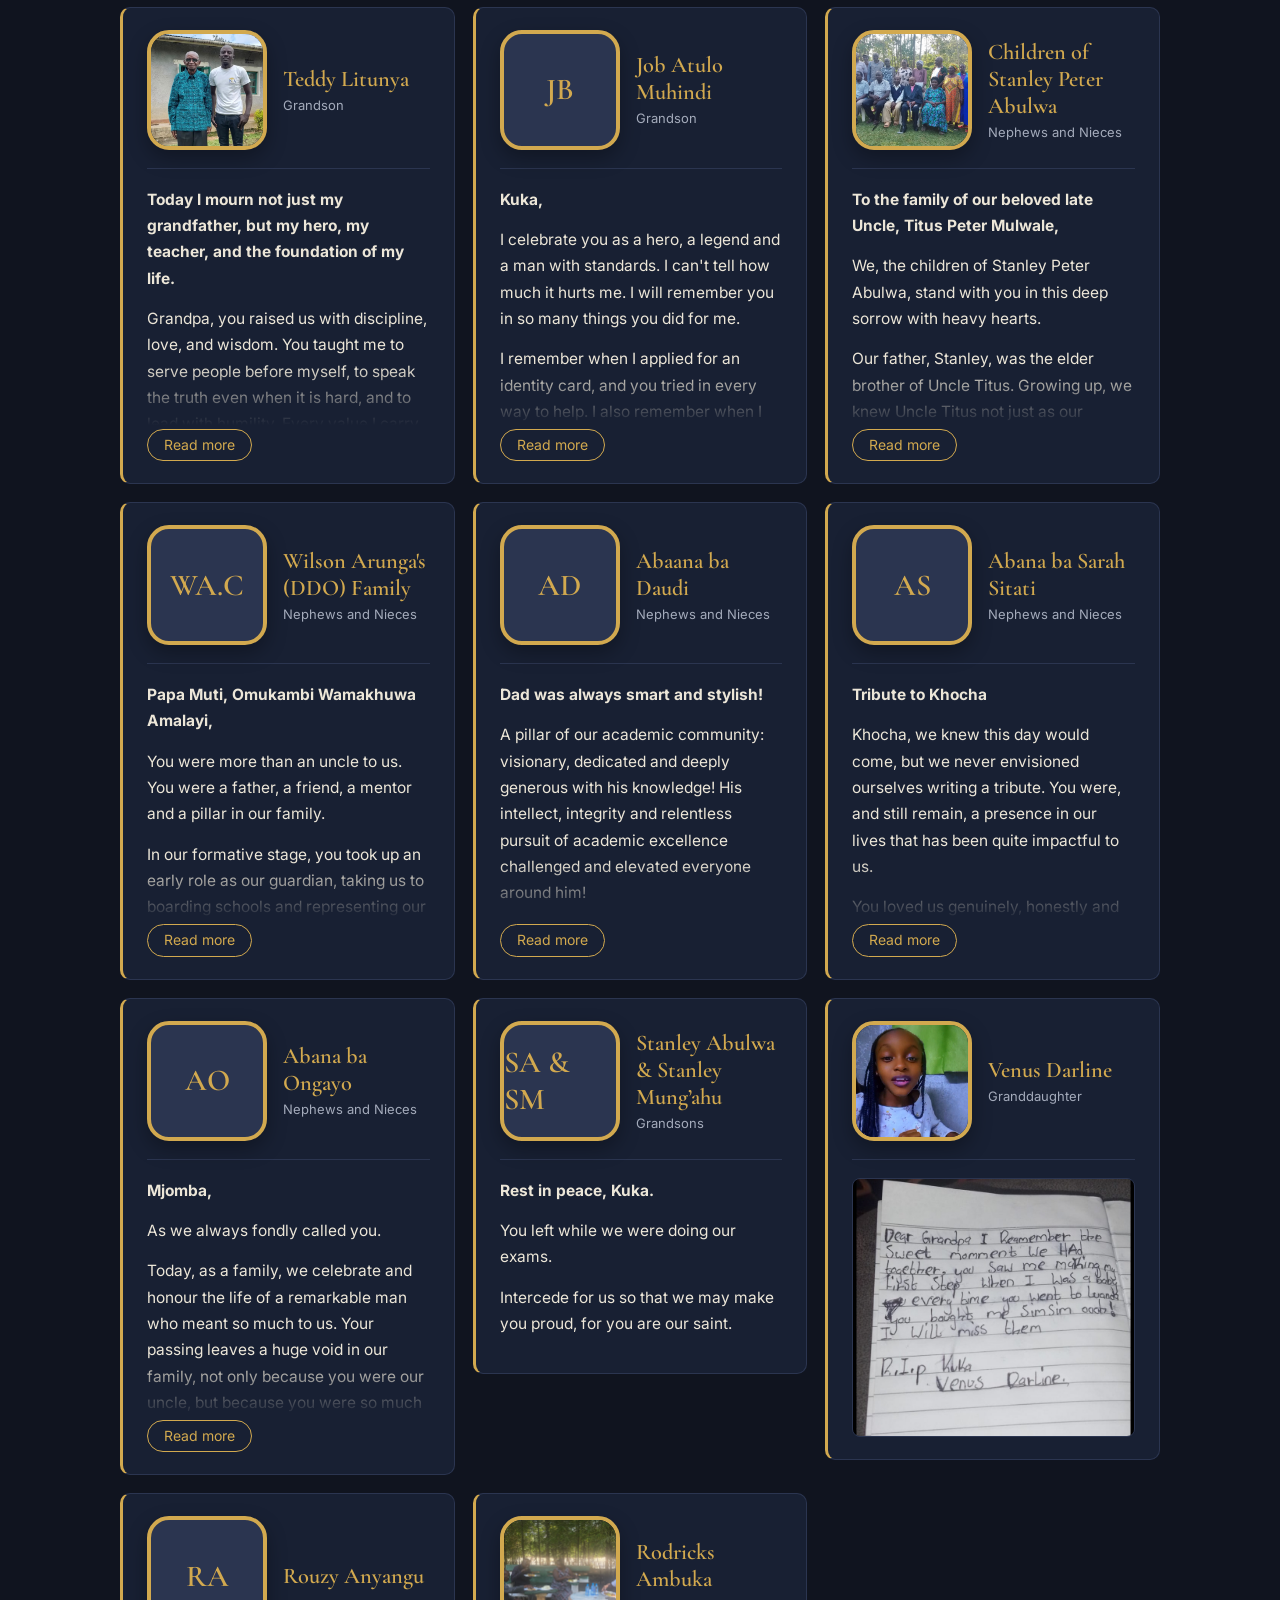
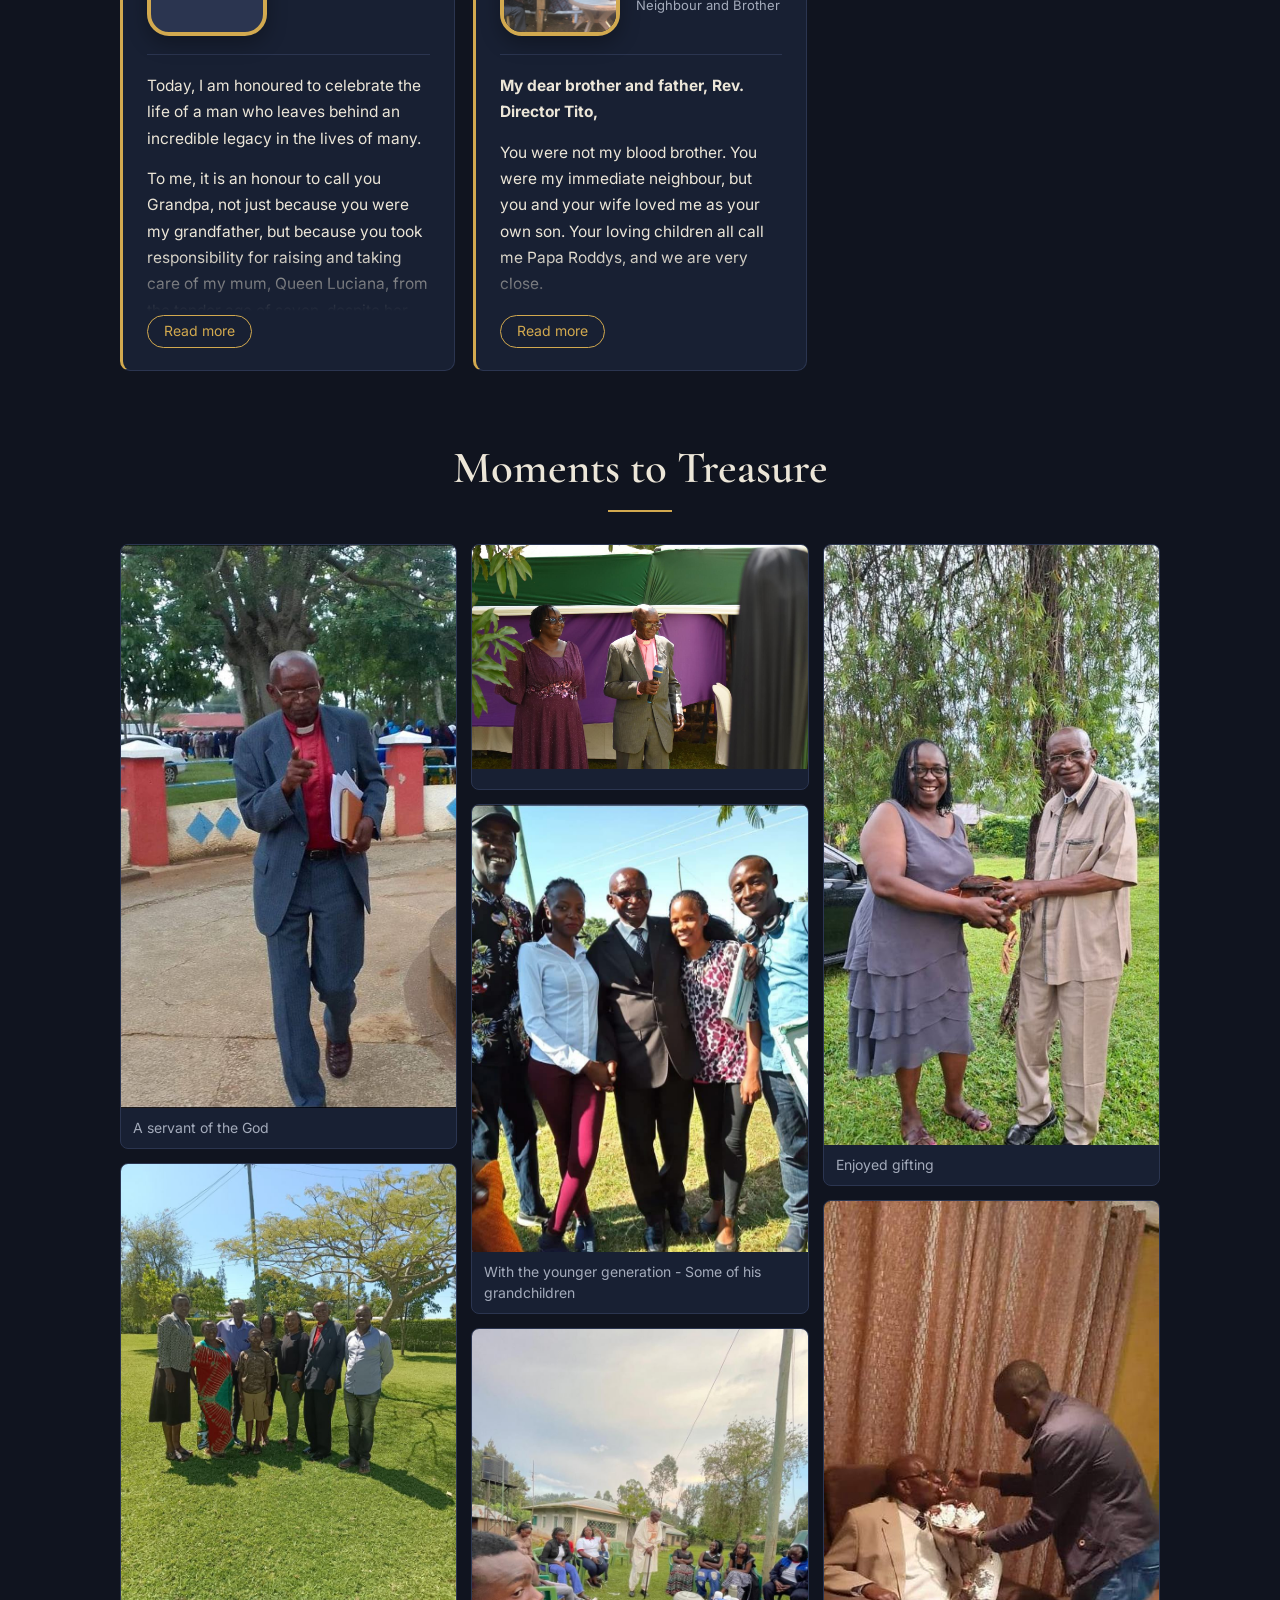
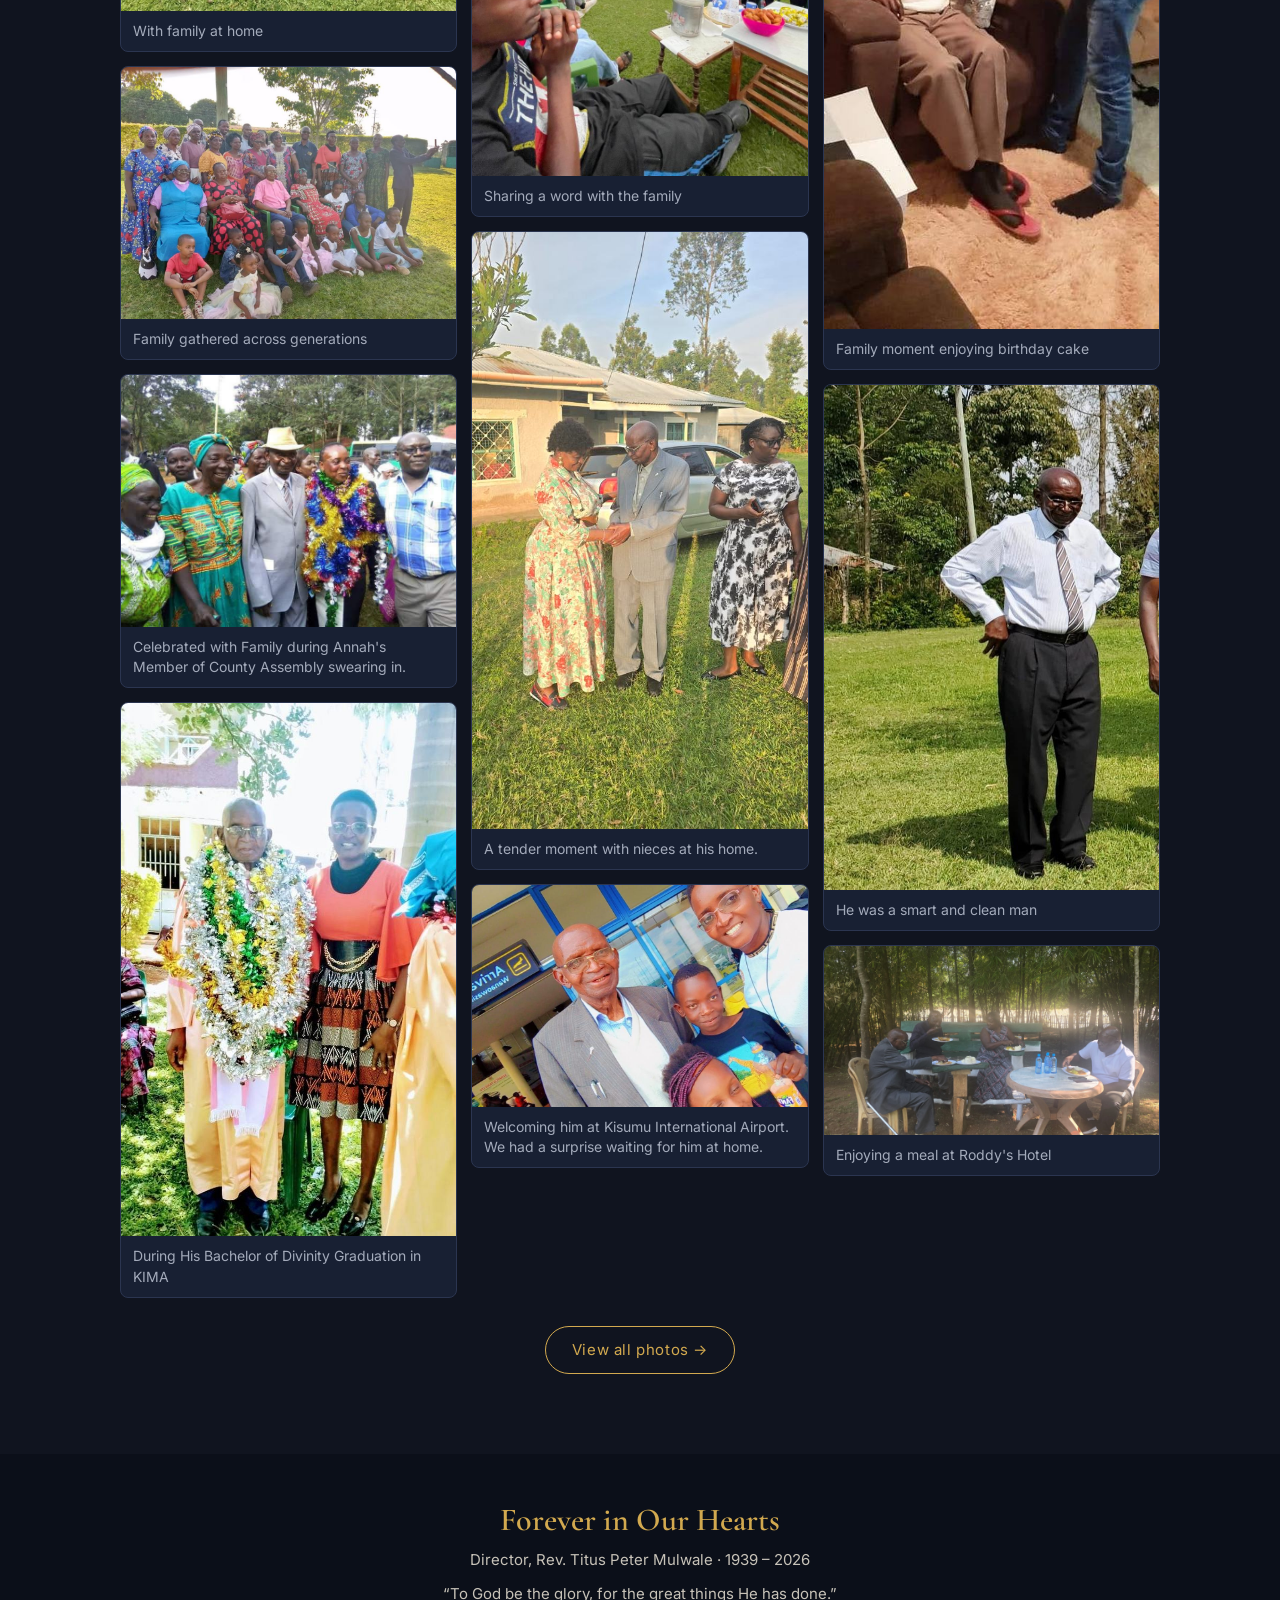
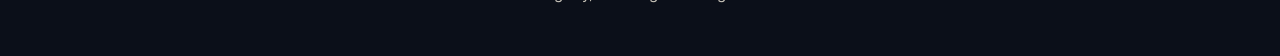
==== commit 339ee26f: "Add files via upload" ====
--- a/index.html
+++ b/index.html
@@ -359,6 +359,14 @@
 <div class="by"><img src="images/people/kuka-with-kana.jpeg"><span>Kana and Komuono<small>Granddaughter - A.K.A,<em>Mama society</em></small></span></div>
 </article>
 
+<article class="tribute">
+<p>Dear Grandfather,</p>
+<p>You were never loud, but your presence spoke volumes.</p>
+<p>The most caring and loving grandfather the world has seen.</p>
+<p>You played the role of a father figure in my life. My prayer and determination is to take heed of your teachings and directives.</p>
+<p><em>Rest in peace, Kuka.</em></p>
+<div class="by"><span class="av">TA</span> <span>Titus Amukonyi<small>Grandson</small></span></div>
+</article>
 
 <article class="tribute">
 <p>Grandpa, you were not just my grandfather. You were my tailor of character.</p>
@@ -465,6 +473,17 @@
 <p><em>Rest in eternal peace, Uncle Titus Peter Mulwale.</em></p>
 <p><strong>You will forever remain in our hearts.</strong></p>
 <div class="by"><img src="images/people/stanley-abulwa-children.jpeg"> <span>Children of Stanley Peter Abulwa<small>Nephews and Nieces</small></span></div>
+</article>
+
+<article class="tribute">
+<p><strong>Papa Muti, Omukambi Wamakhuwa Amalayi,</strong></p>
+<p>You were more than an uncle to us. You were a father, a friend, a mentor and a pillar in our family.</p>
+<p>In our formative stage, you took up an early role as our guardian, taking us to boarding schools and representing our parents when they could not make it to parents' meetings, plus checking on our Mum when our Dad was working in the city, "elukulu".</p>
+<p>After losing our loving parents, Wilson Arunga (DDO) and Grace Achungo, you warmly embraced us with overwhelming love and care. We all coiled in your tent, and you offered us a strong and comforting shelter.</p>
+<p>You loved us unconditionally. You were always there with advice, a helping hand, a warm welcome and gifts for us whenever we visited you. You taught us the value of respect, family unity and faith in God. Your wisdom, your laughter and your kindness will remain in our hearts forever. You have left a gap that no one can fill; however, your beautiful memories will comfort us always.</p>
+<p>We will miss your voice, your smile and your presence. But we take comfort in knowing that you lived a good life and positively touched many lives.</p>
+<p><em>Rest in peace, Papa Tito. We love you, and we will never forget you.</em></p>
+<div class="by"><SPAN class="av">WA.C</SPAN> <span>Wilson Arunga's (DDO) Family<small>Nephews and Nieces</small></span></div>
 </article>
 
 <article class="tribute">
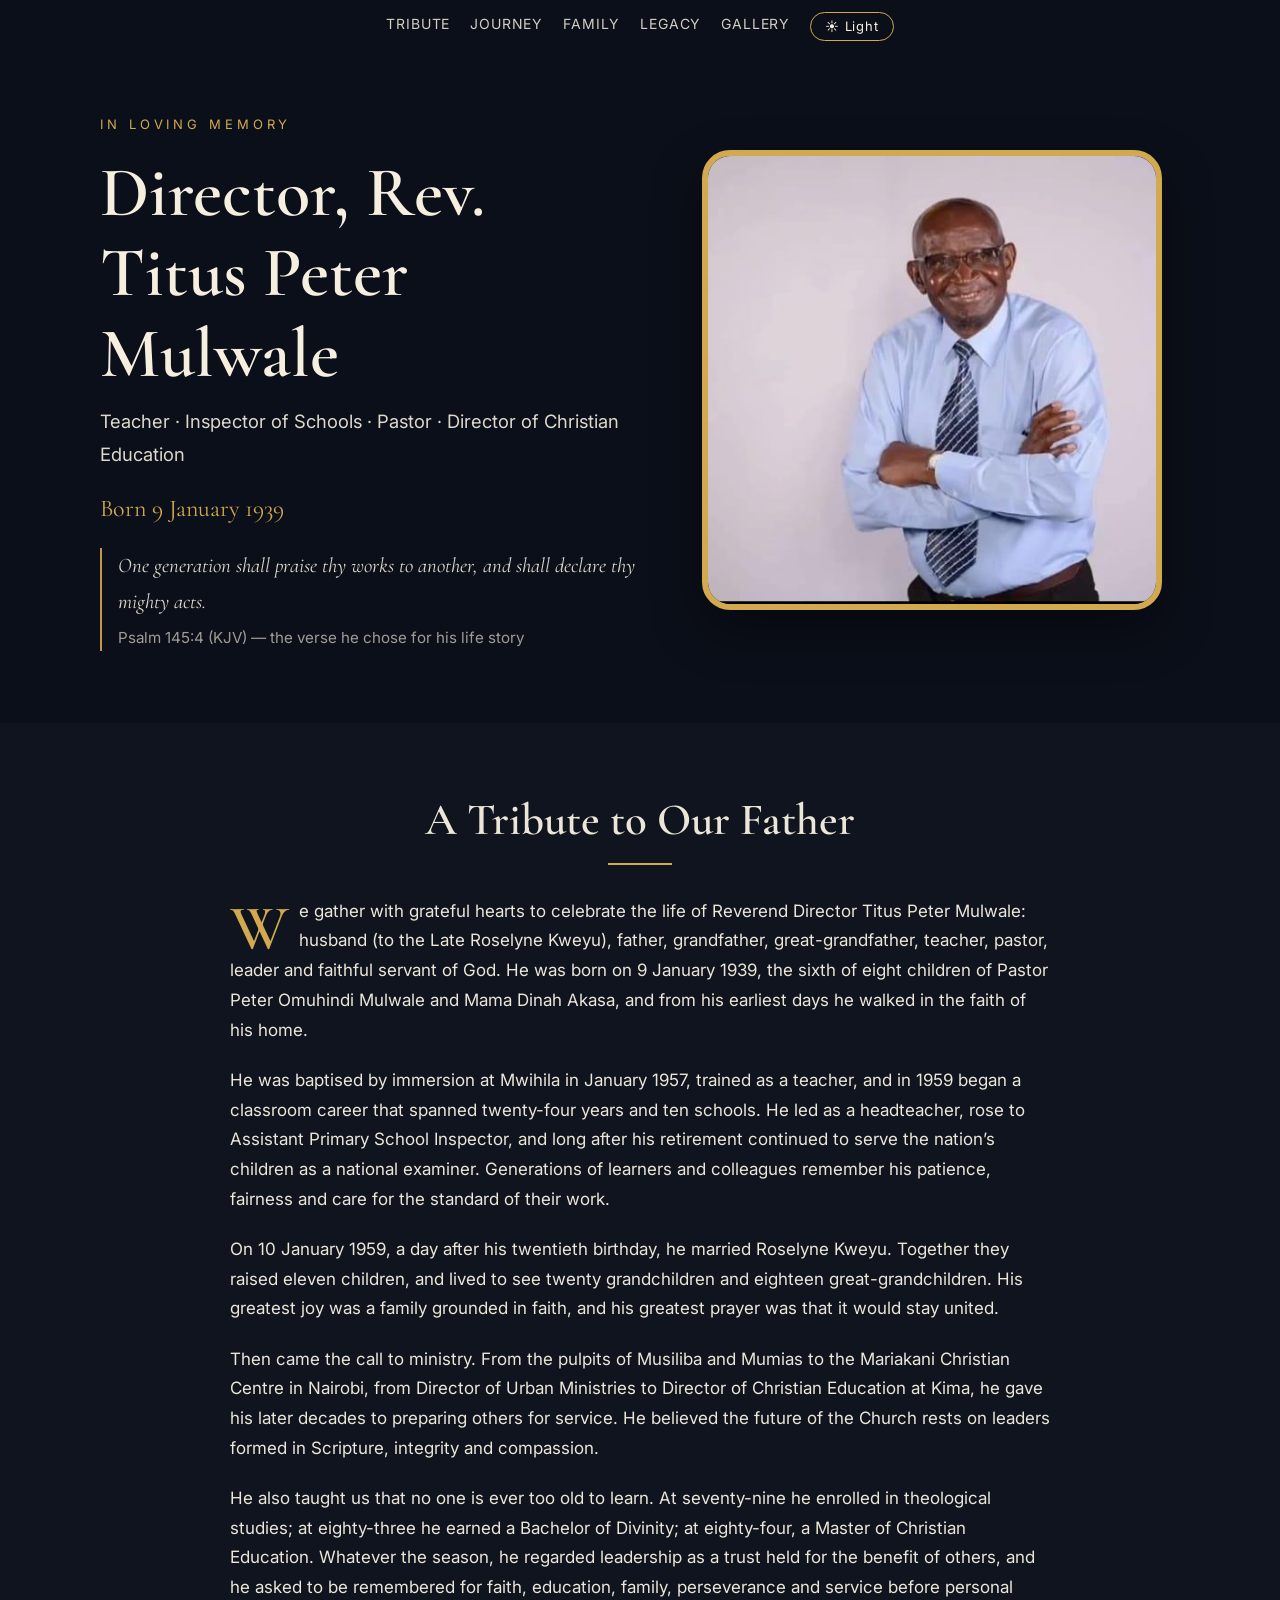
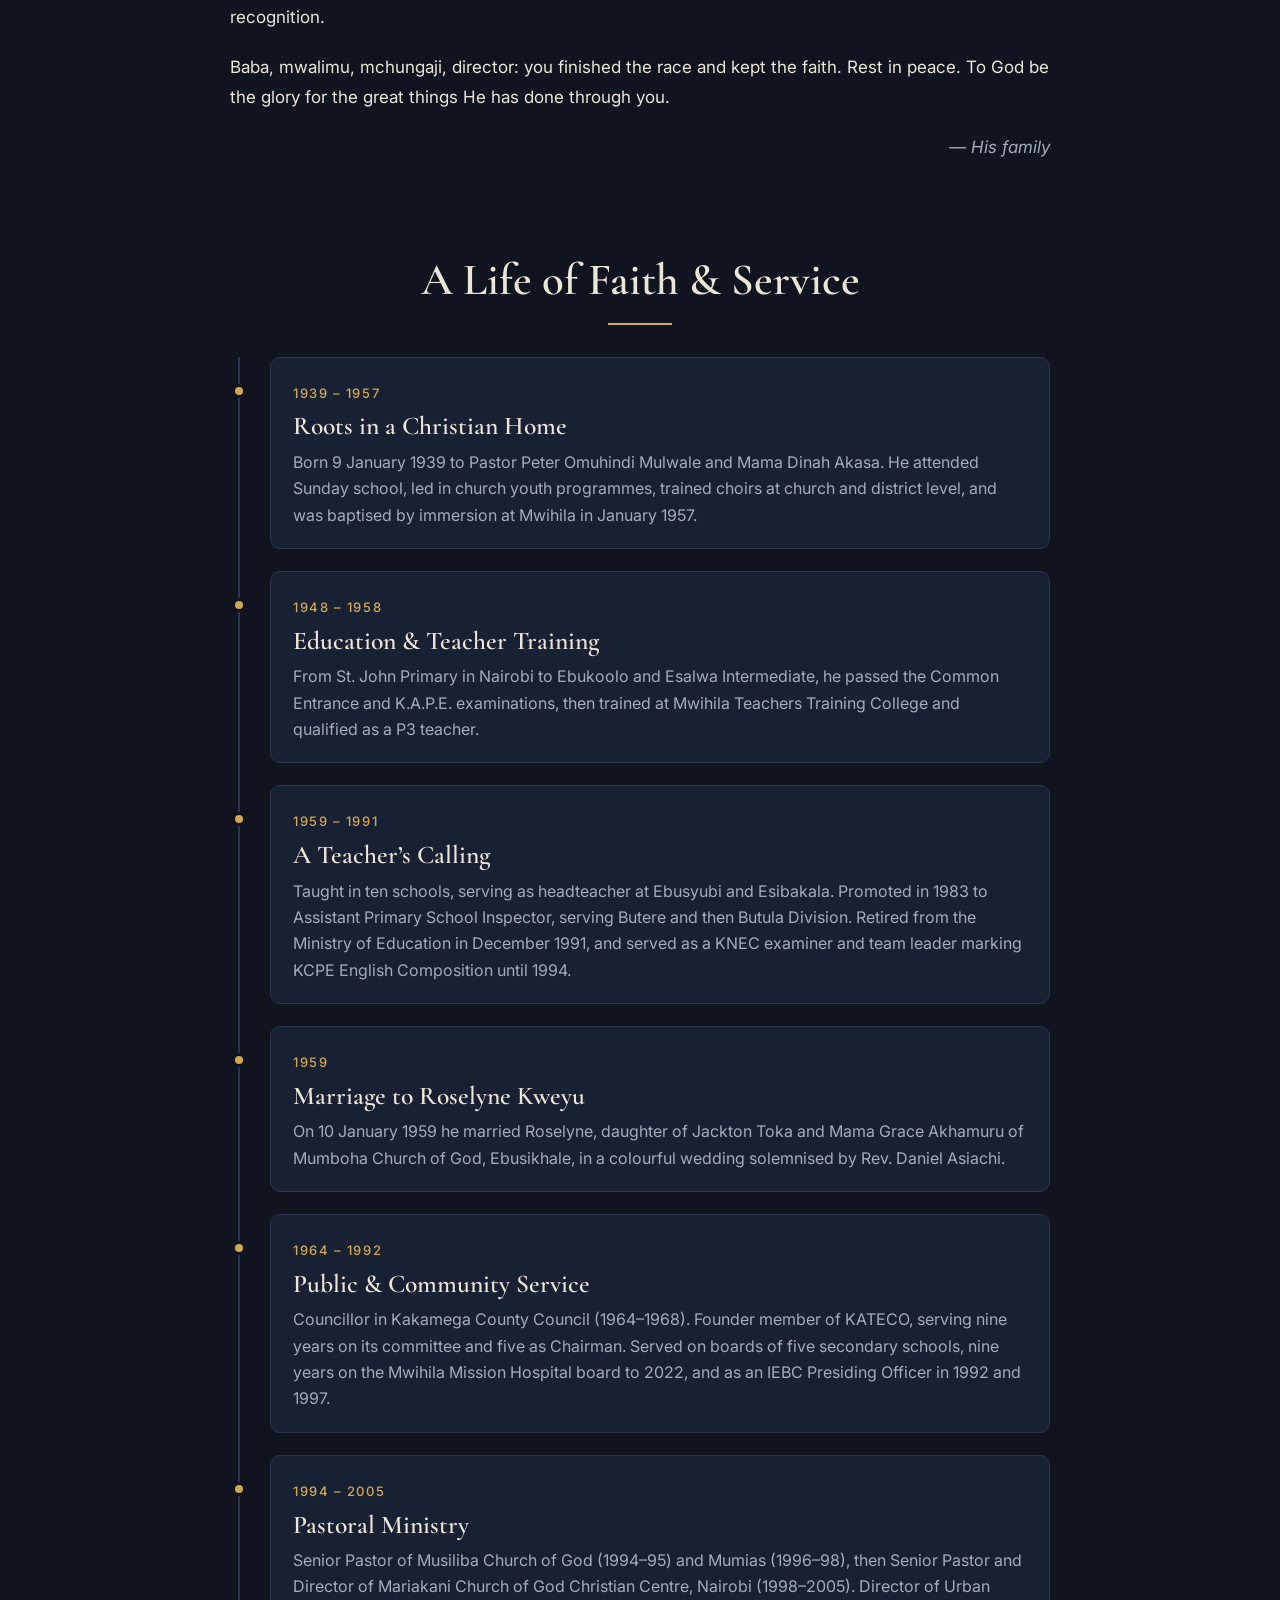
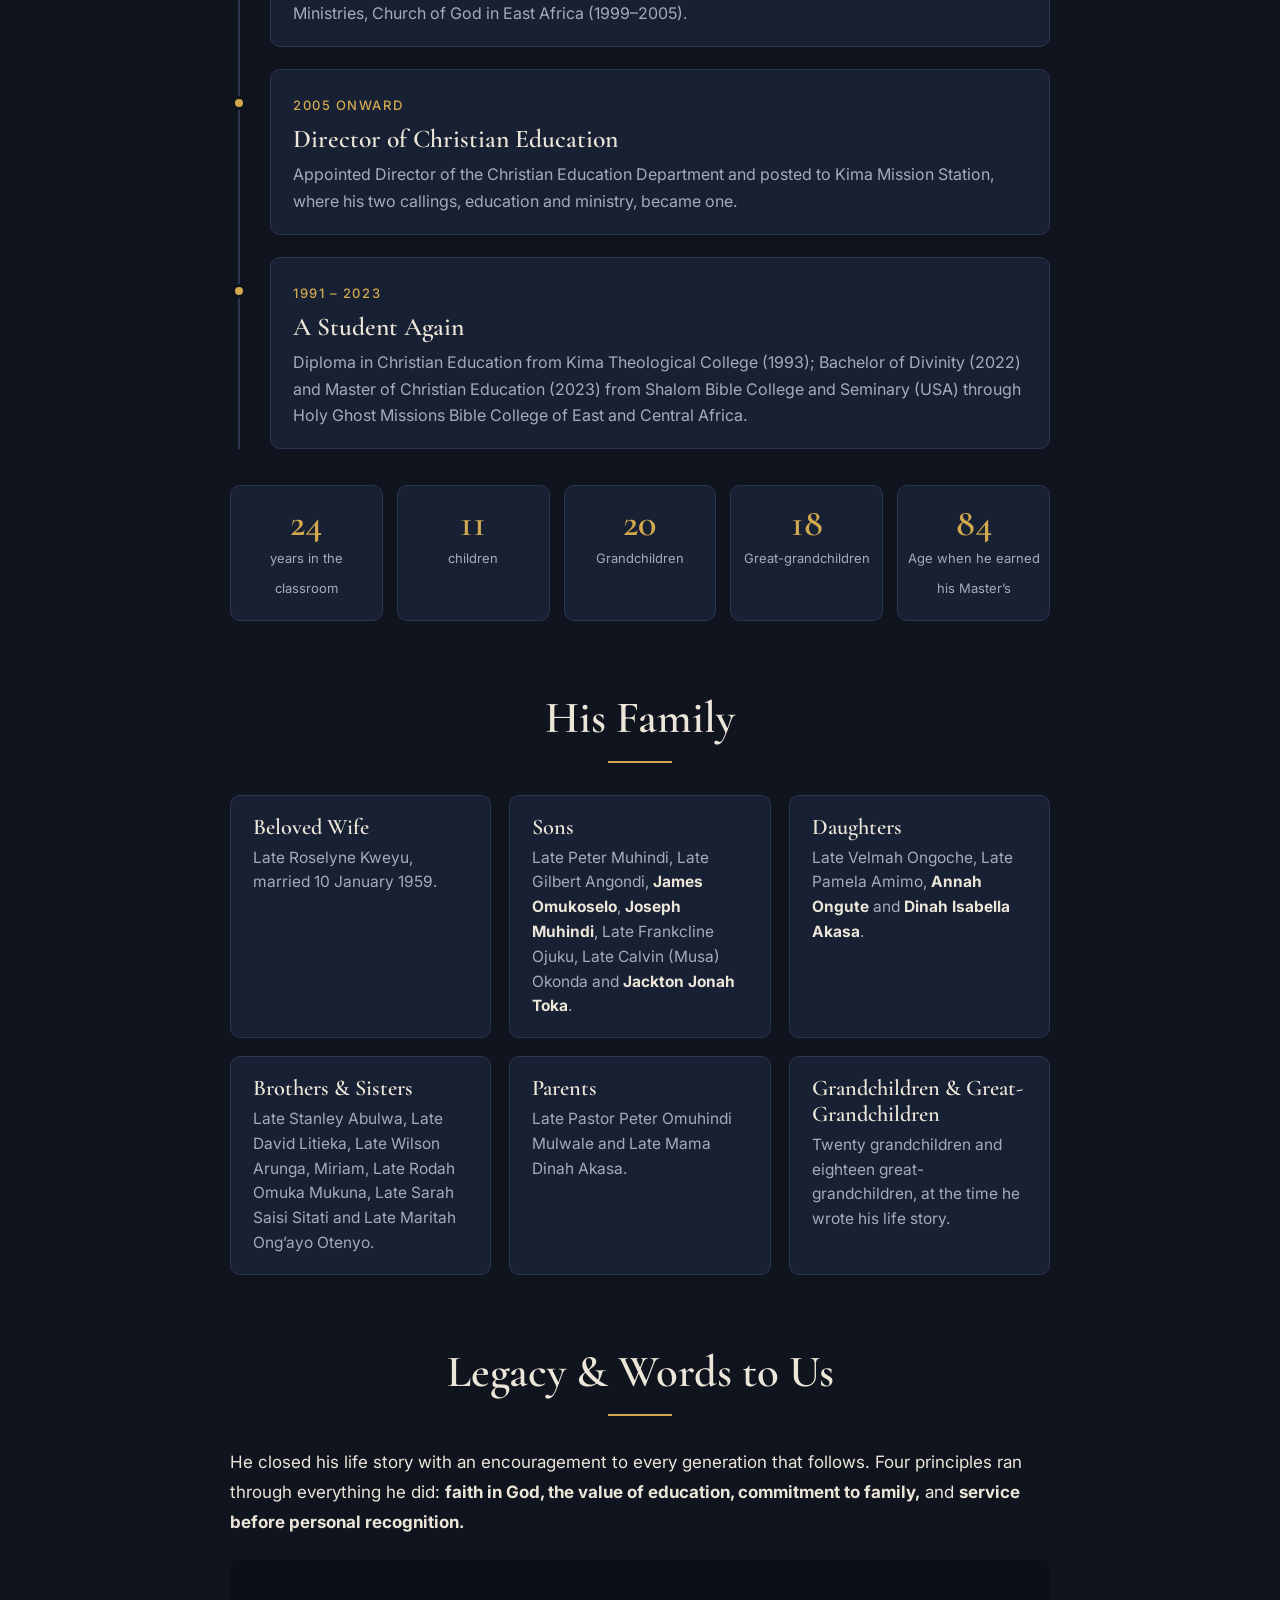
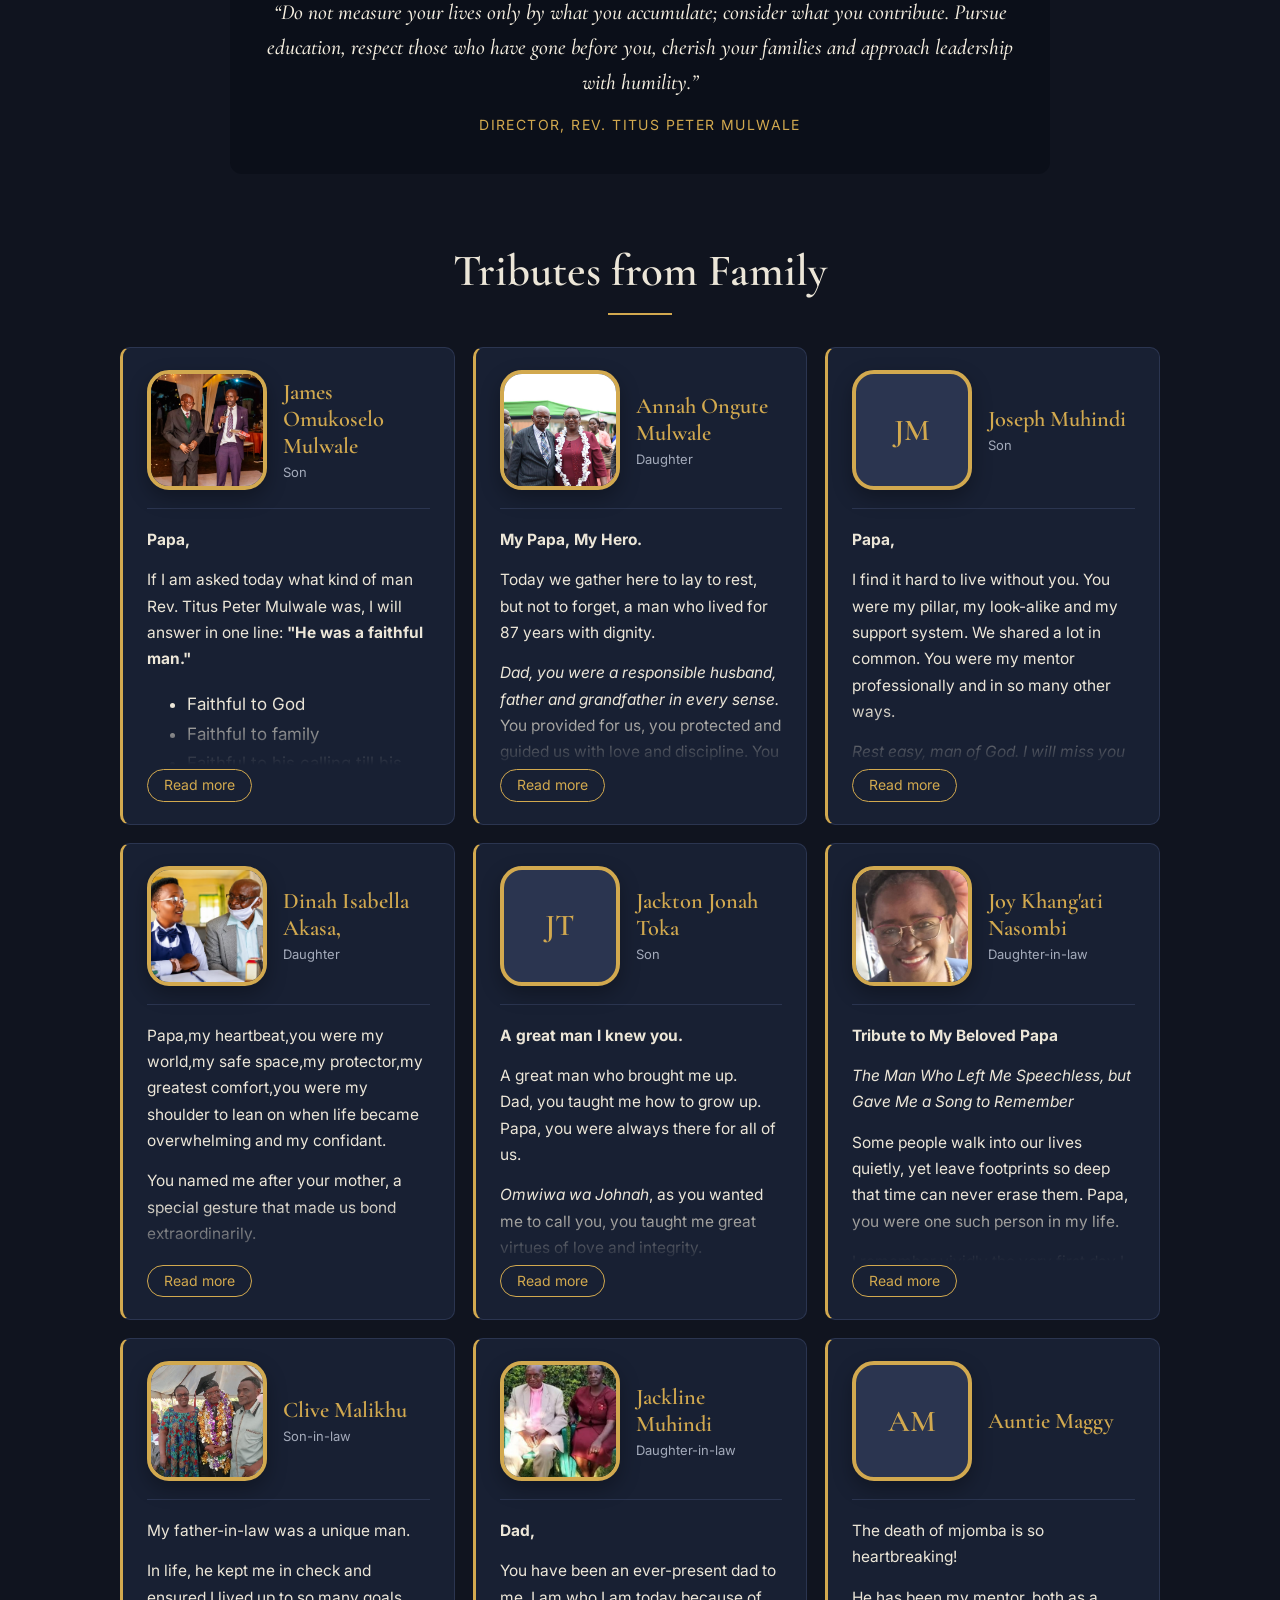
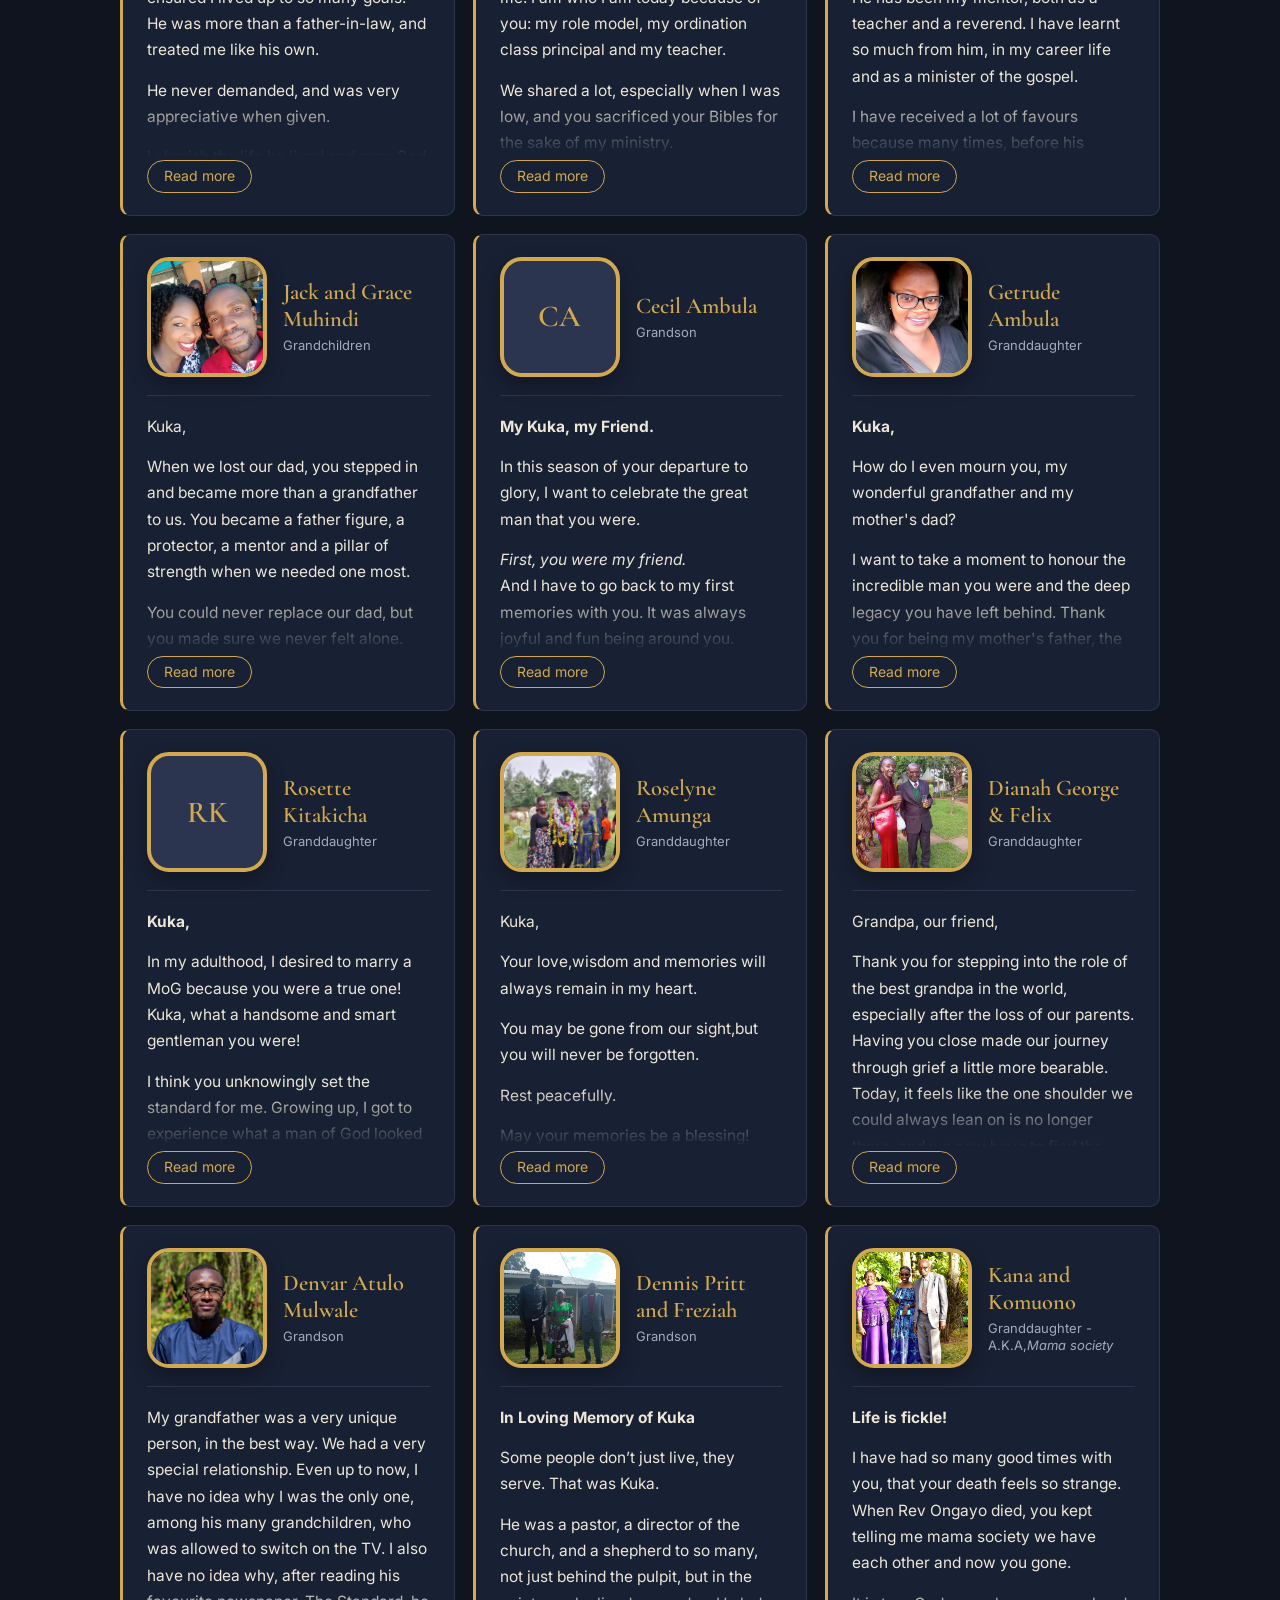
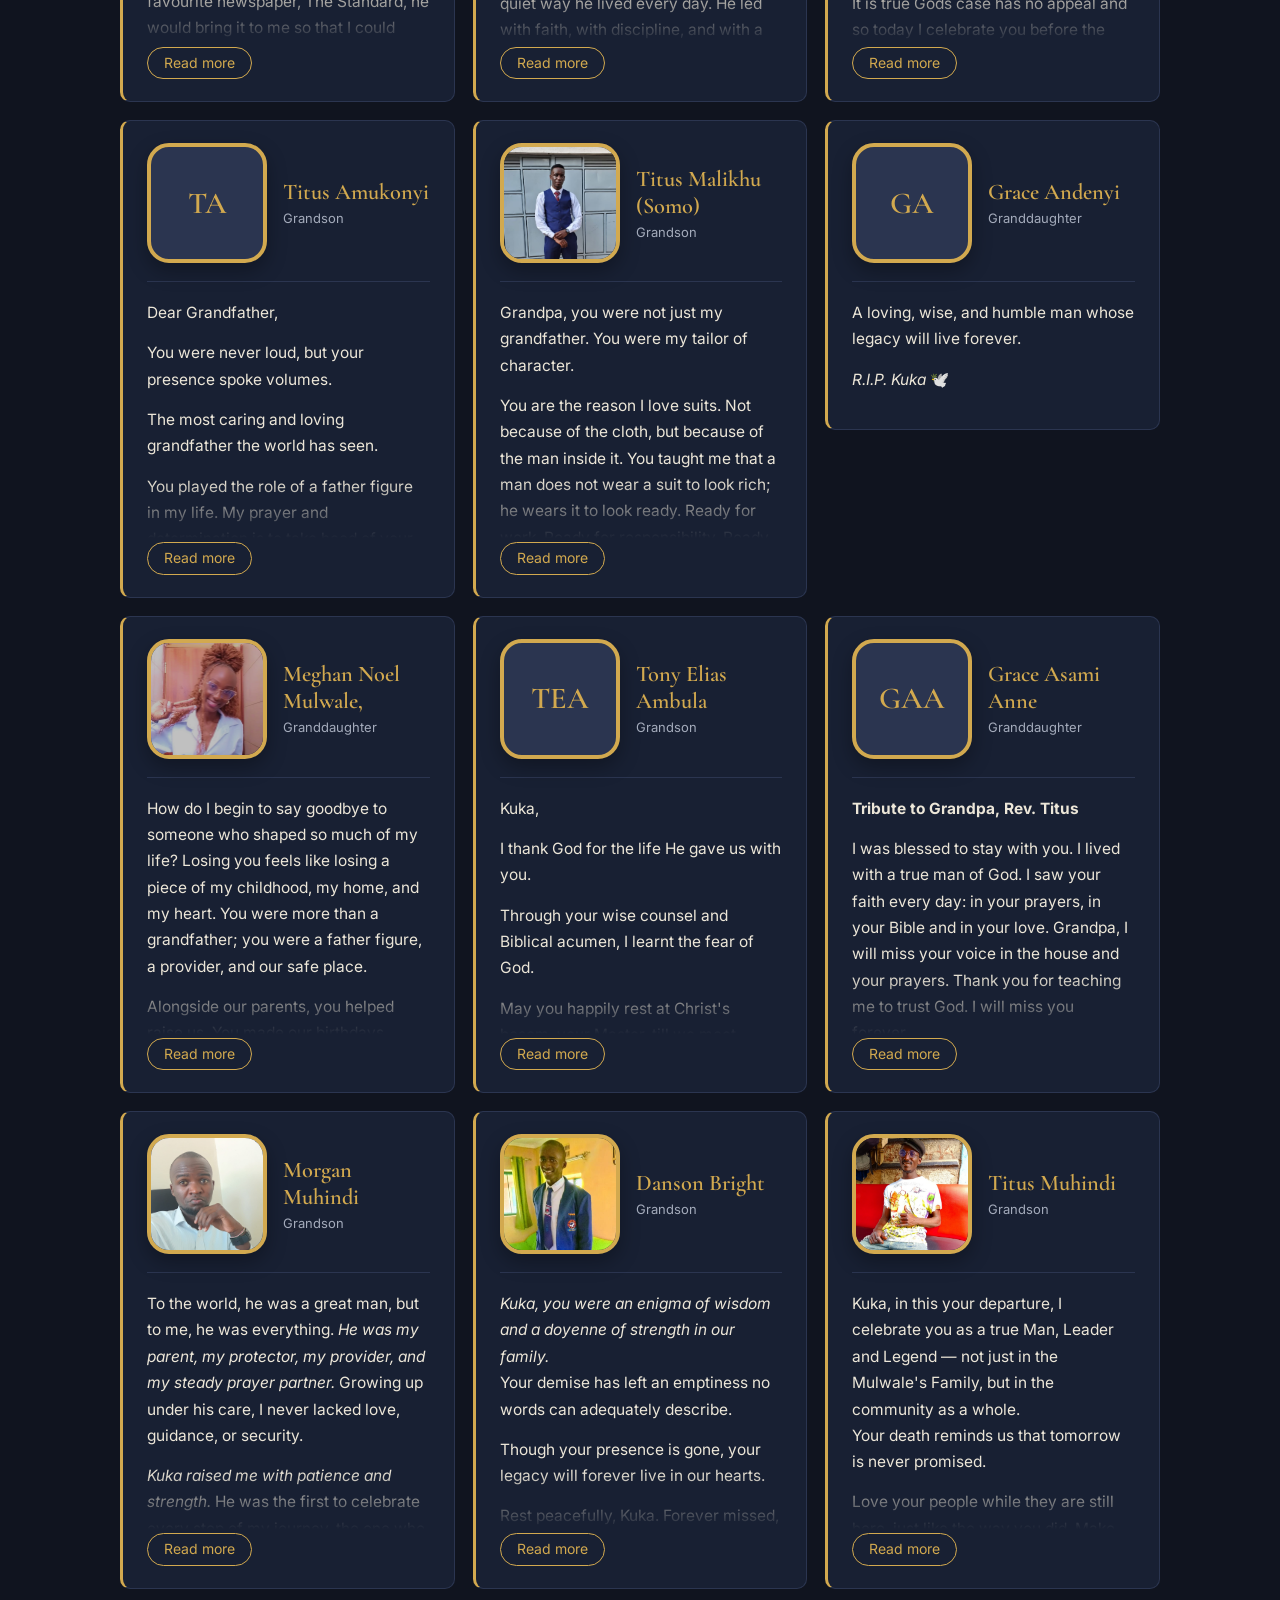
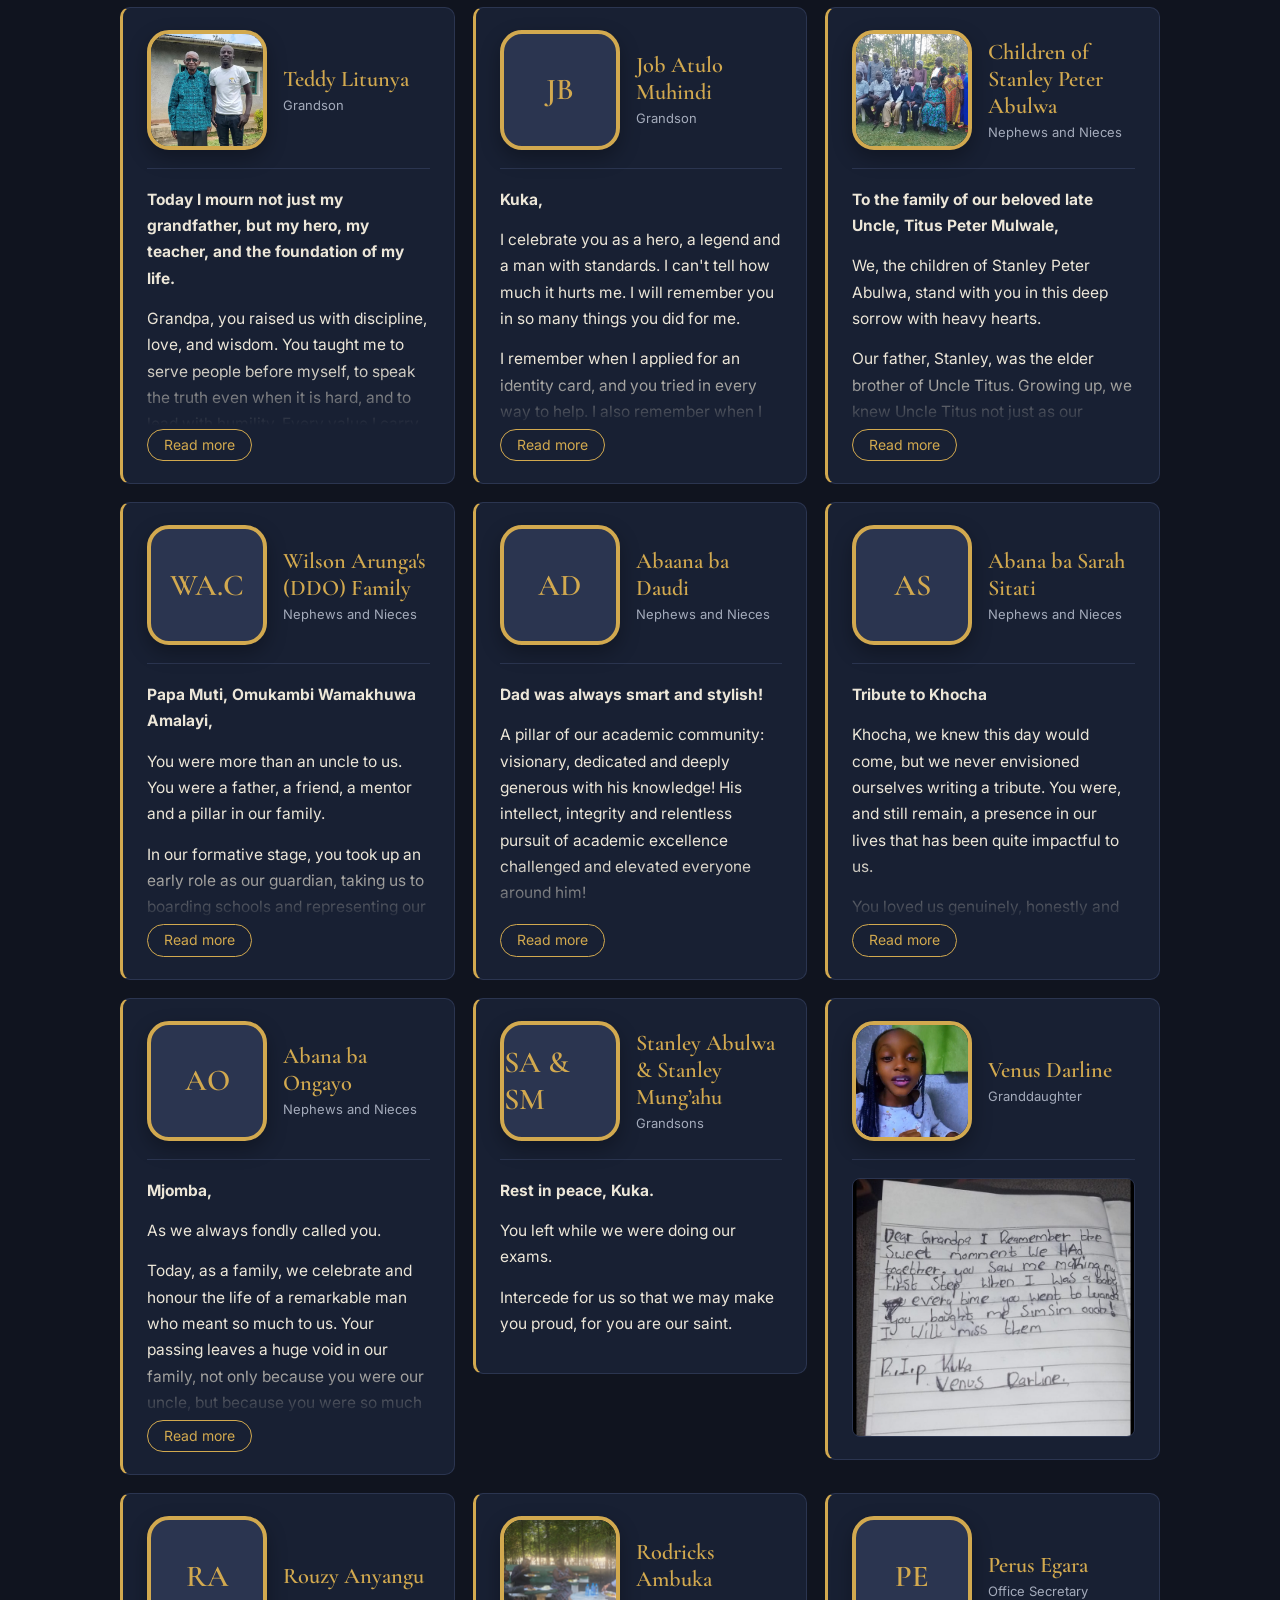
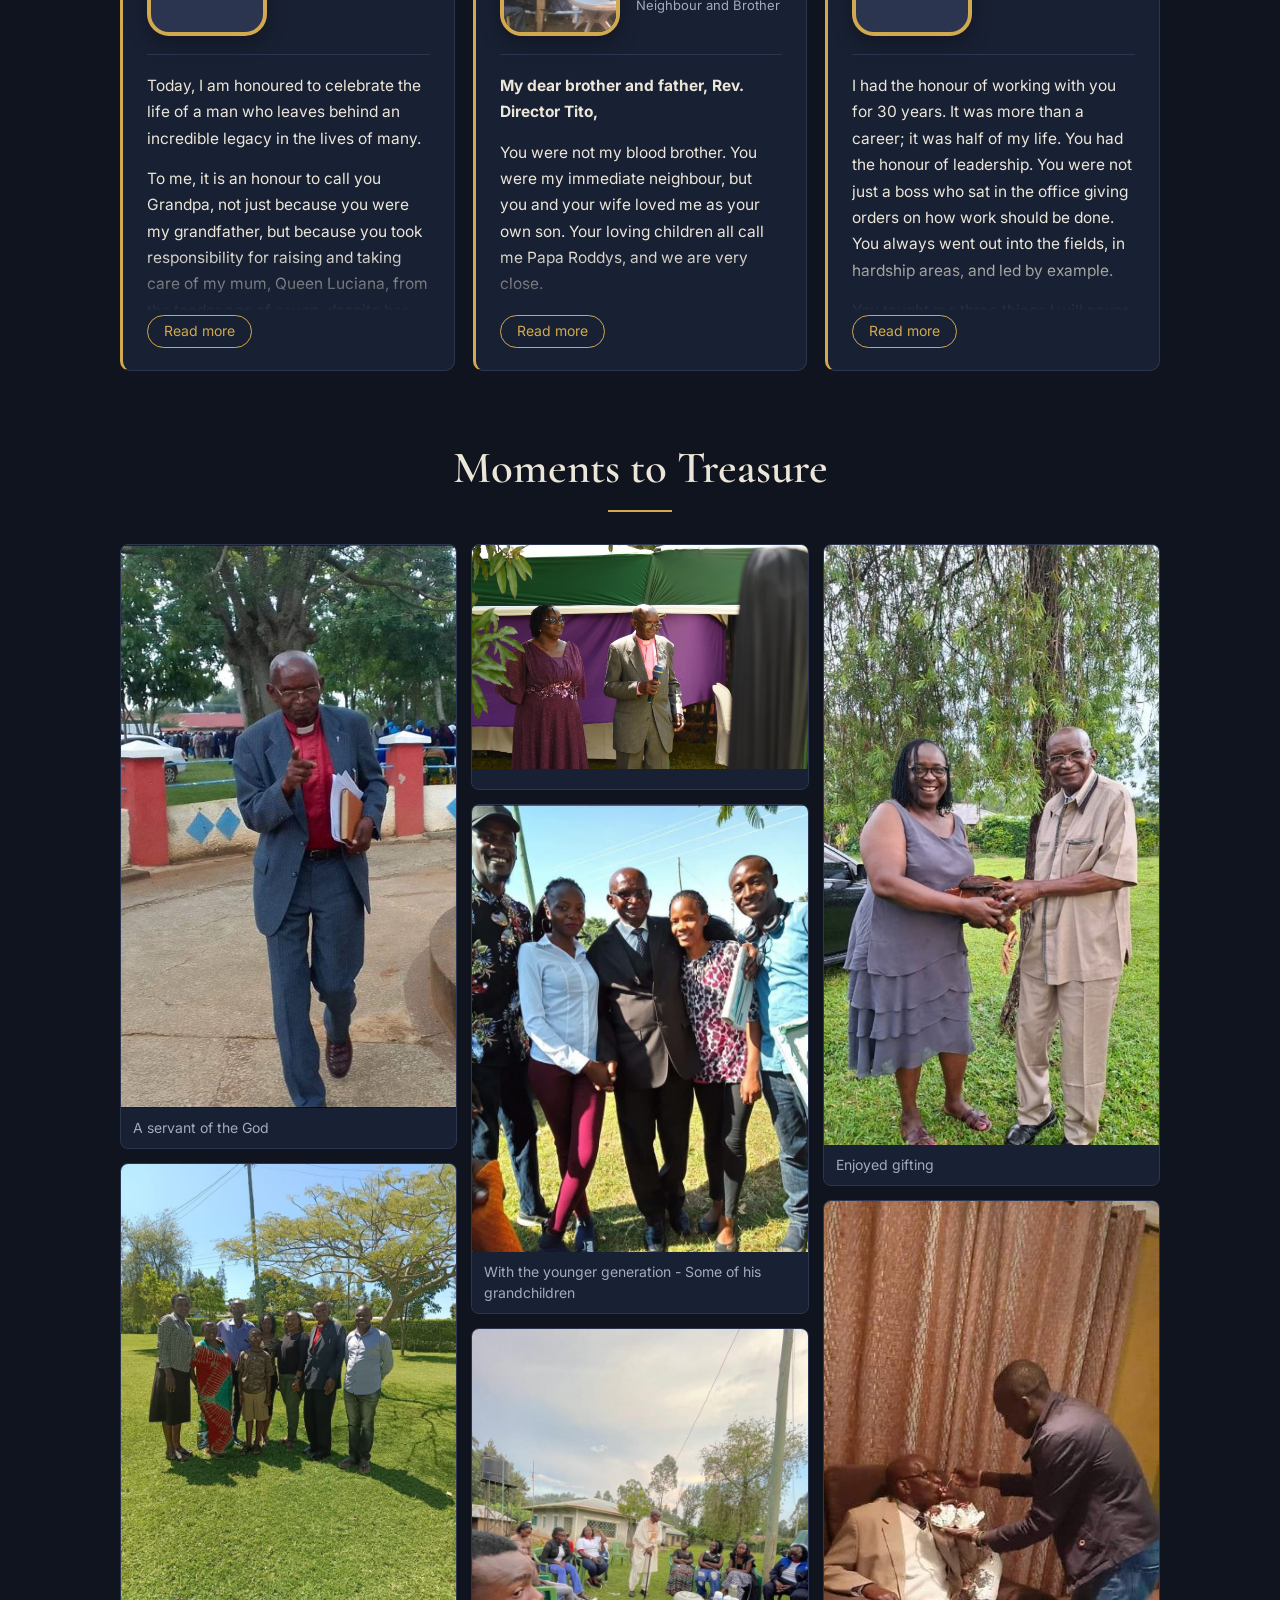
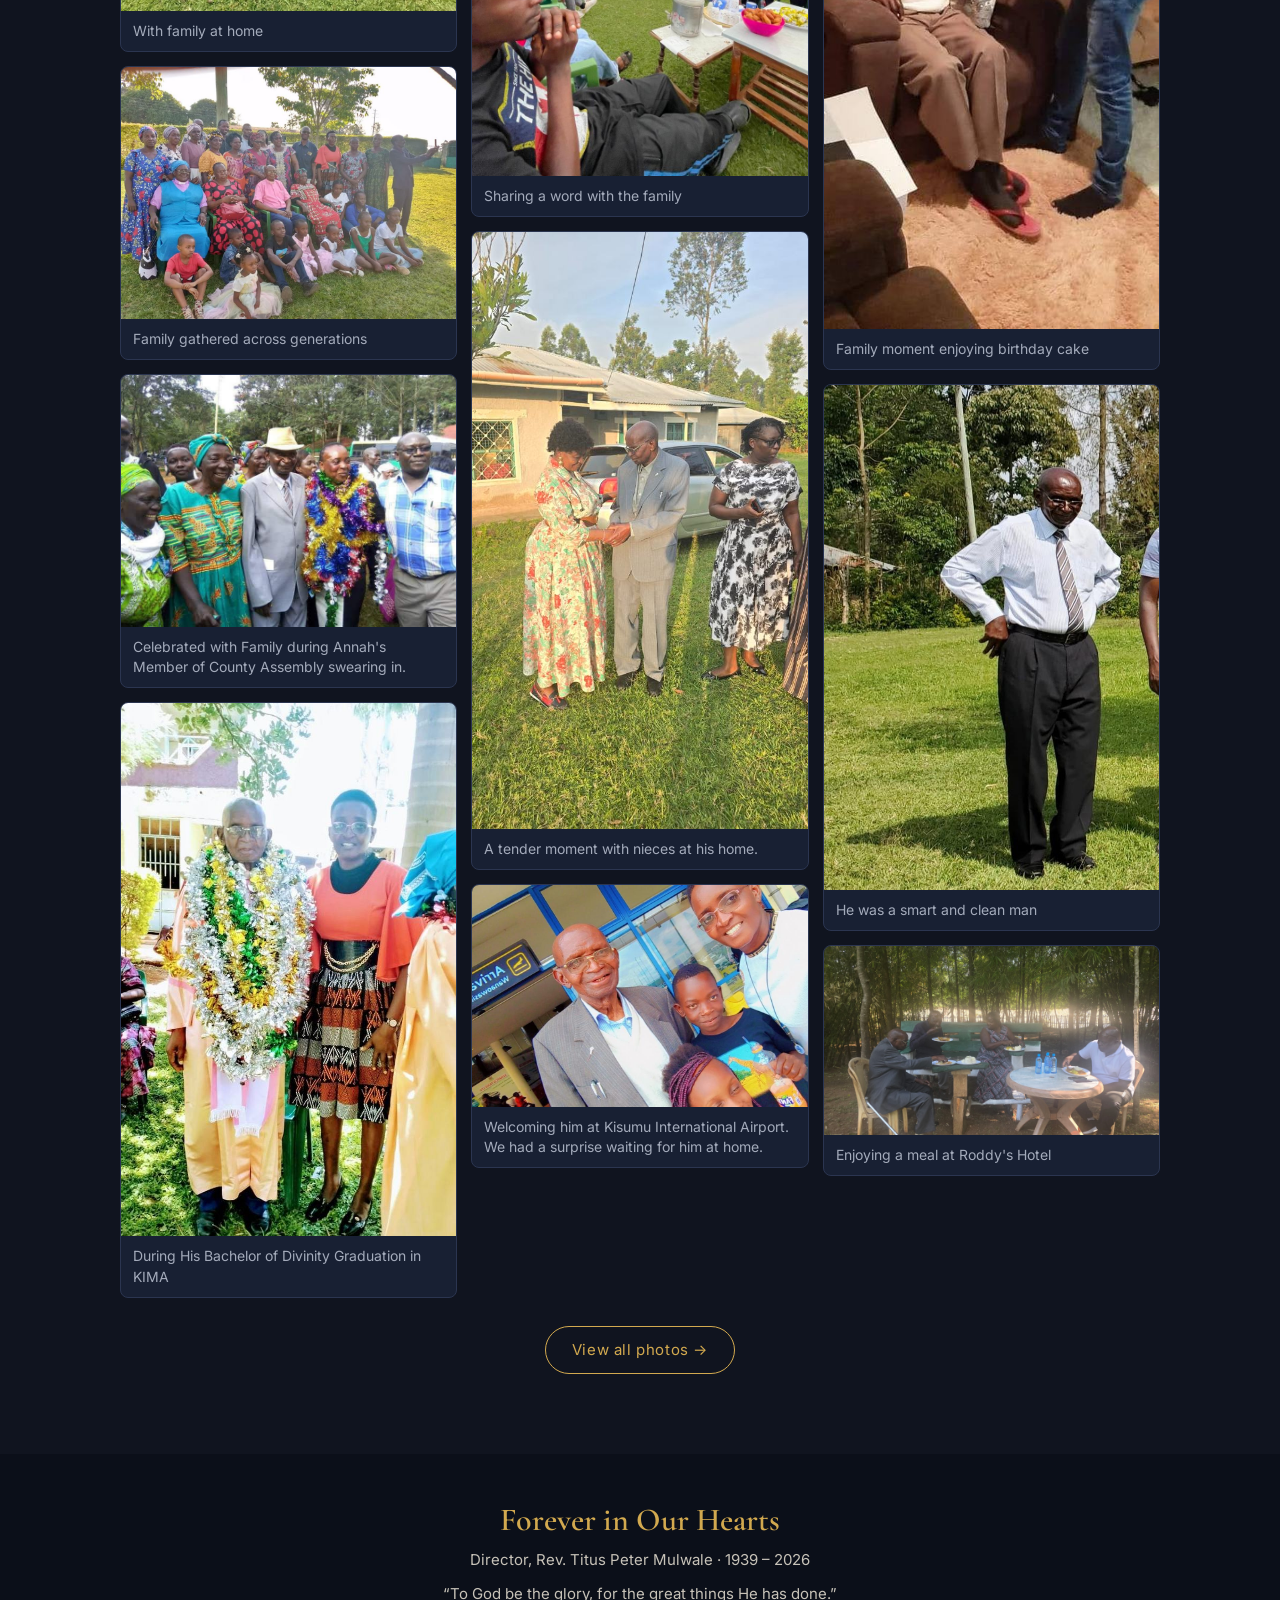
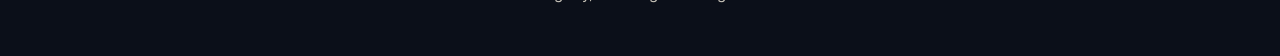
==== commit 60b203ed: "Add files via upload" ====
--- a/index.html
+++ b/index.html
@@ -575,6 +575,19 @@
 <div class="by"> <img src="images/Enjoying a meal at Roddy's Hotel.jpeg"> <span>Rodricks Ambuka<small>Neighbour and Brother</small></span></div>
 </article>
 
+<article class="tribute">
+<p>I had the honour of working with you for 30 years. It was more than a career; it was half of my life. You had the honour of leadership. You were not just a boss who sat in the office giving orders on how work should be done. You always went out into the fields, in hardship areas, and led by example.</p>
+<p>You taught me three things I will never forget:</p>
+<ol>
+<li><strong>Integrity</strong> – to do the right thing even when no one is watching. You lived for that.</li>
+<li><strong>Respect for people</strong> – you respected everyone, from the driver to the cleaner, to the most senior officer.</li>
+<li><strong>Excellence</strong> – you did not like half-done work. You always made me proud of my work.</li>
+</ol>
+<p><strong>Director Titus Peter Mulwale.</strong> Your work is done. You ran your race well.</p>
+<p><em>Go well, my director, my friend, and shine on your way.</em></p>
+<div class="by"><span class="av">PE</span> <span>Perus Egara<small>Office Secretary</small></span></div>
+</article>
+
 </div></section>
 
 <section id="gallery" class="gal"><h2>Moments to Treasure</h2>
